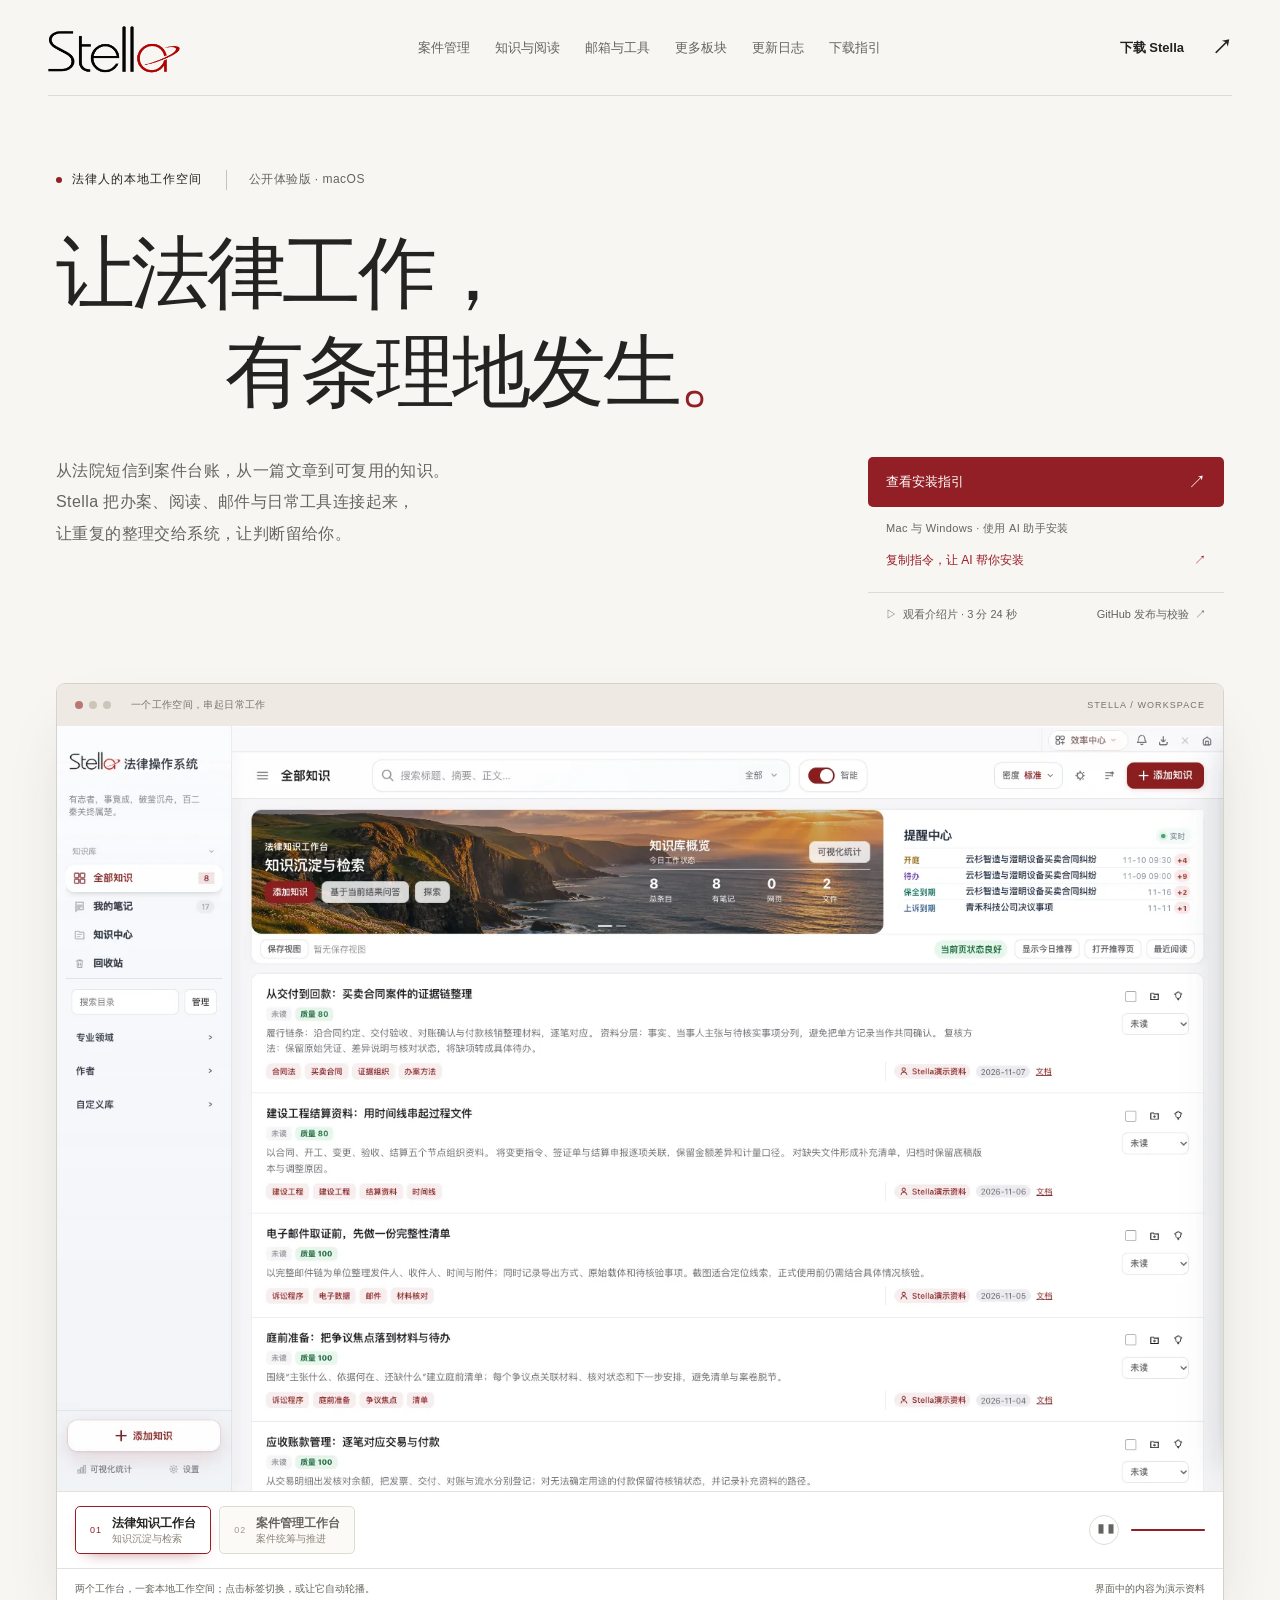
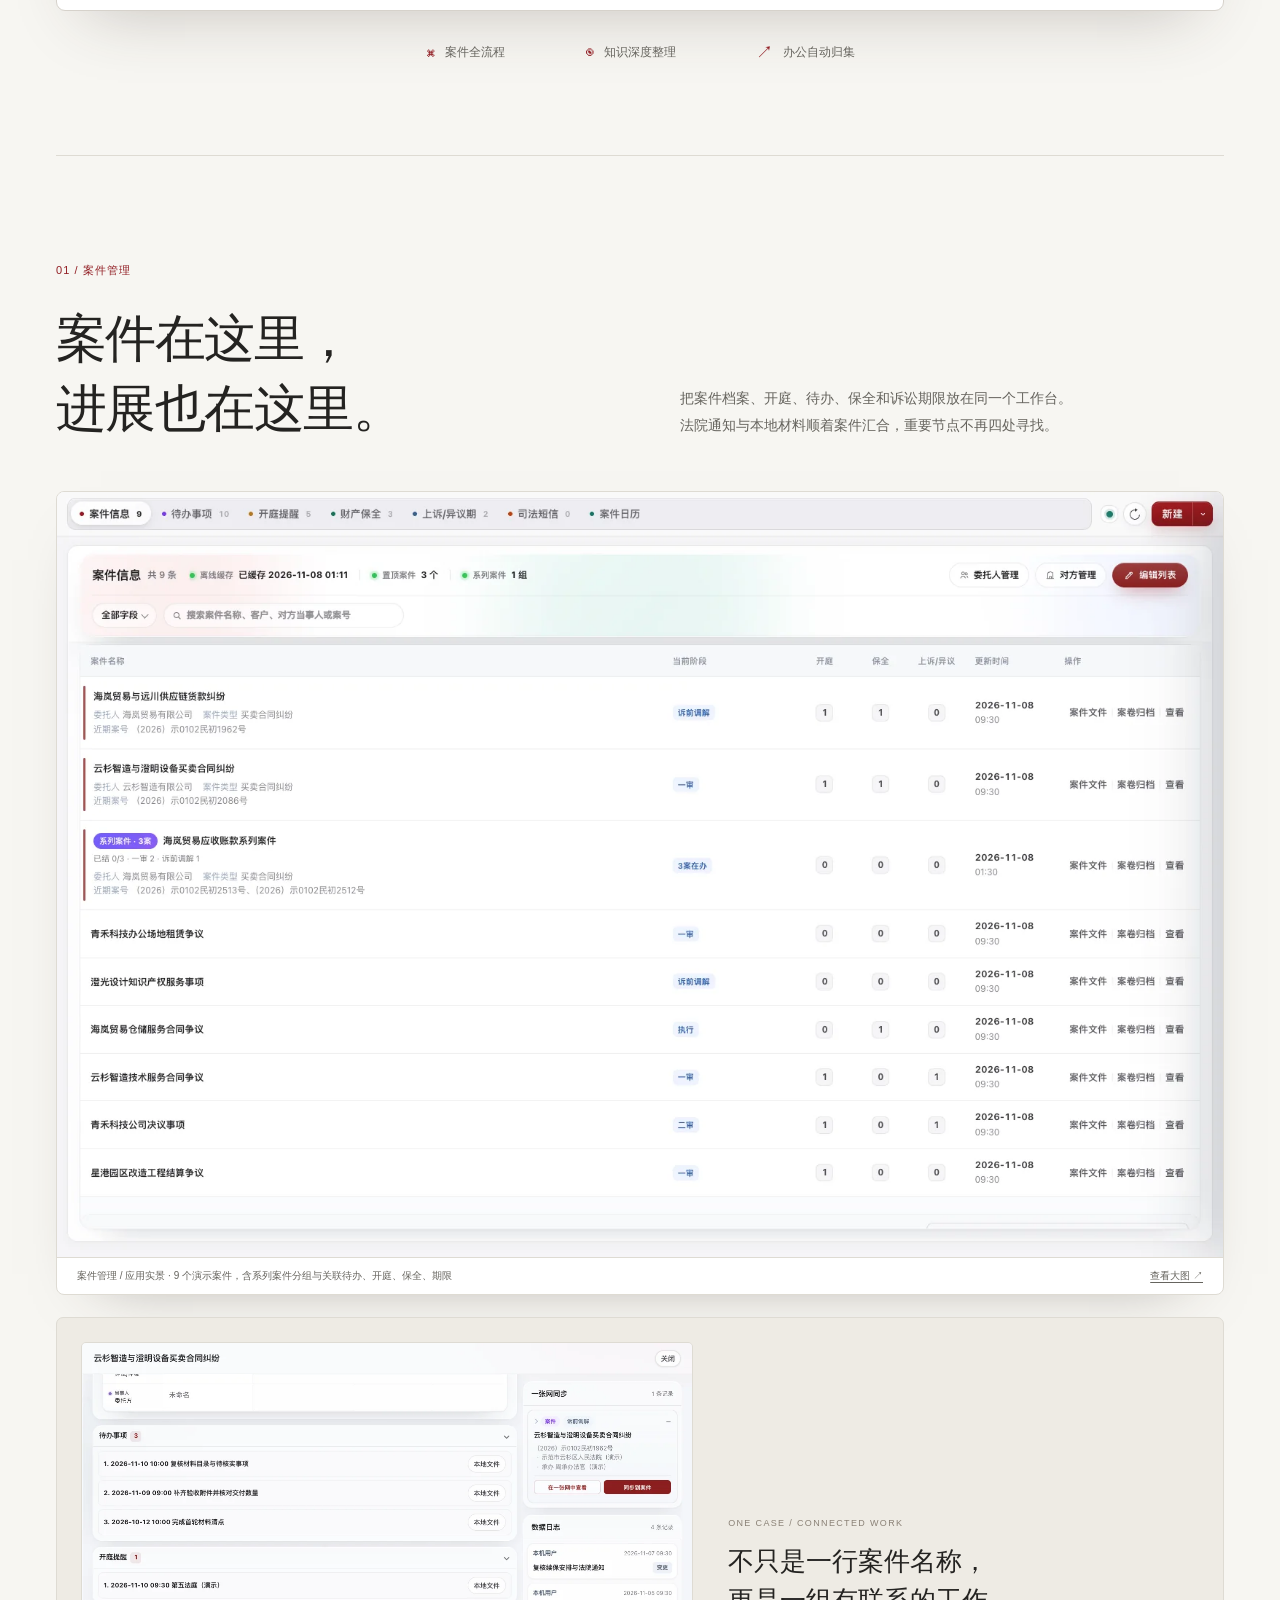
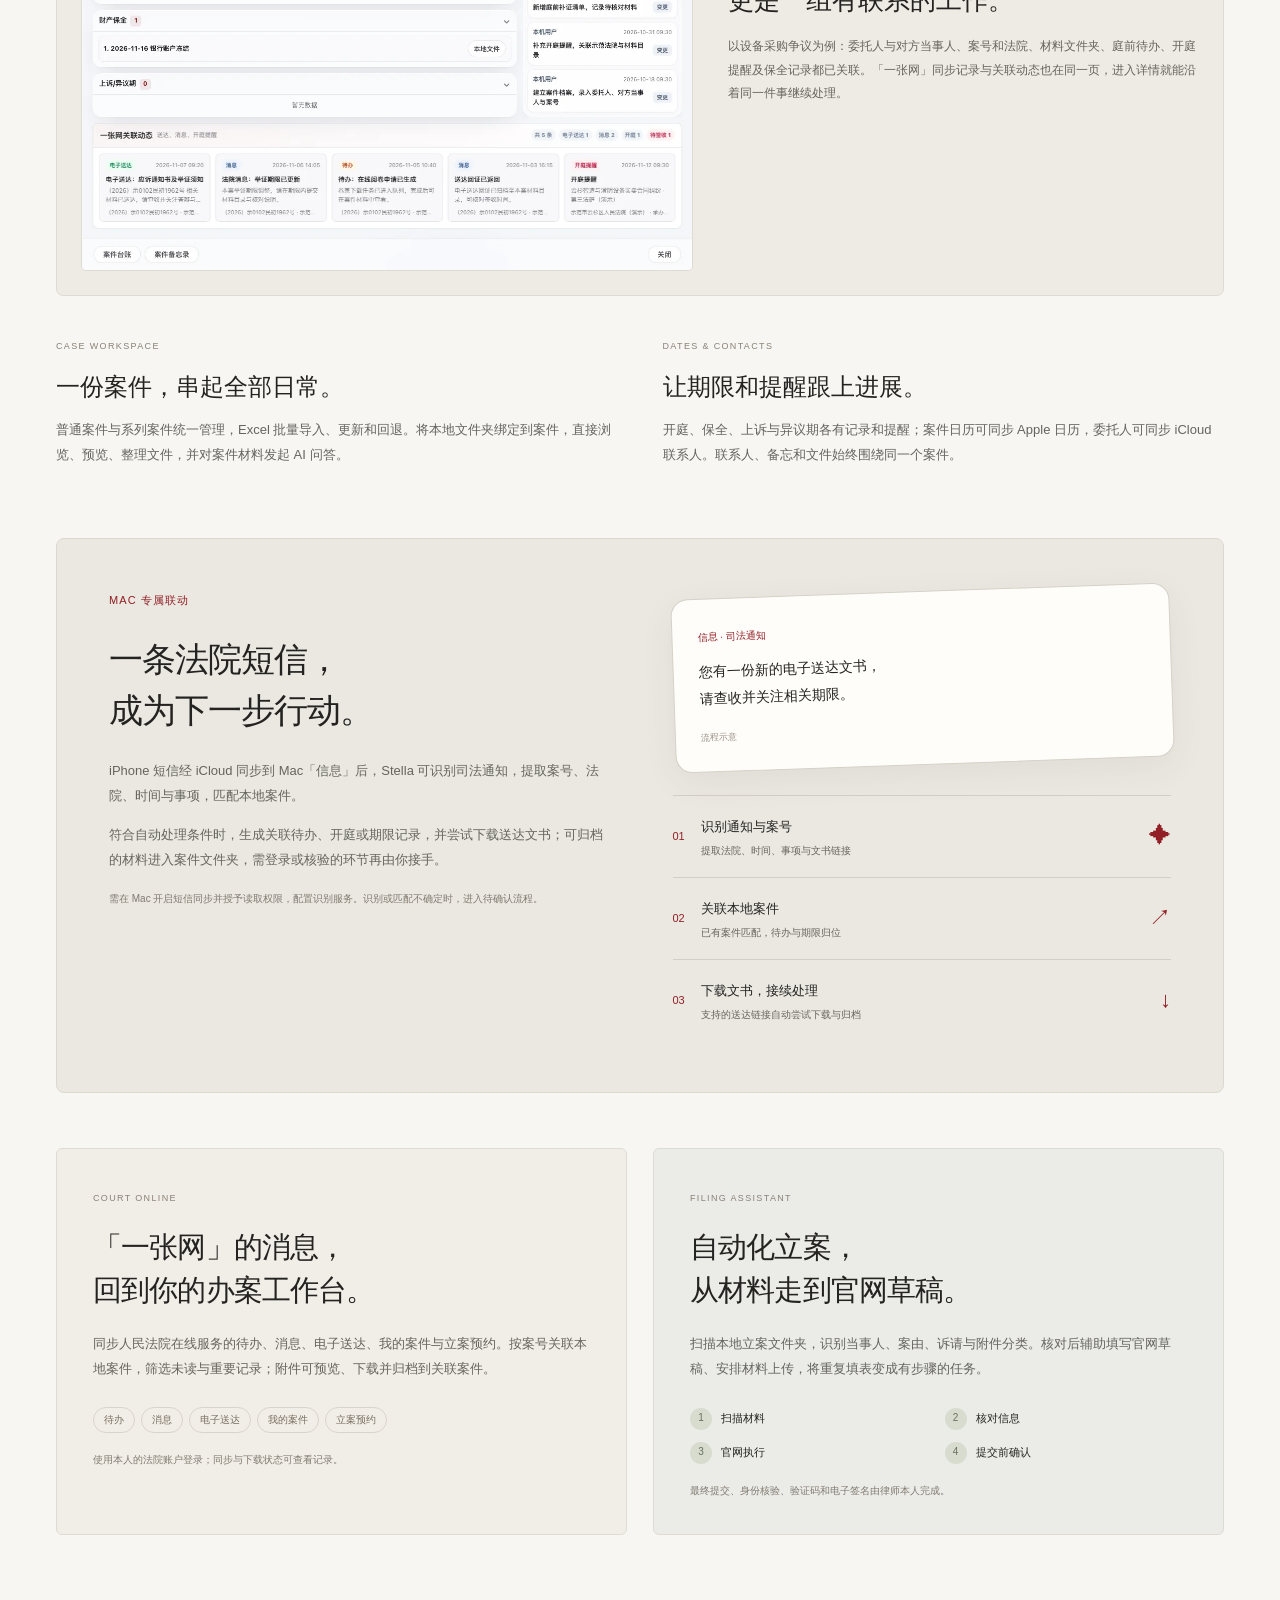
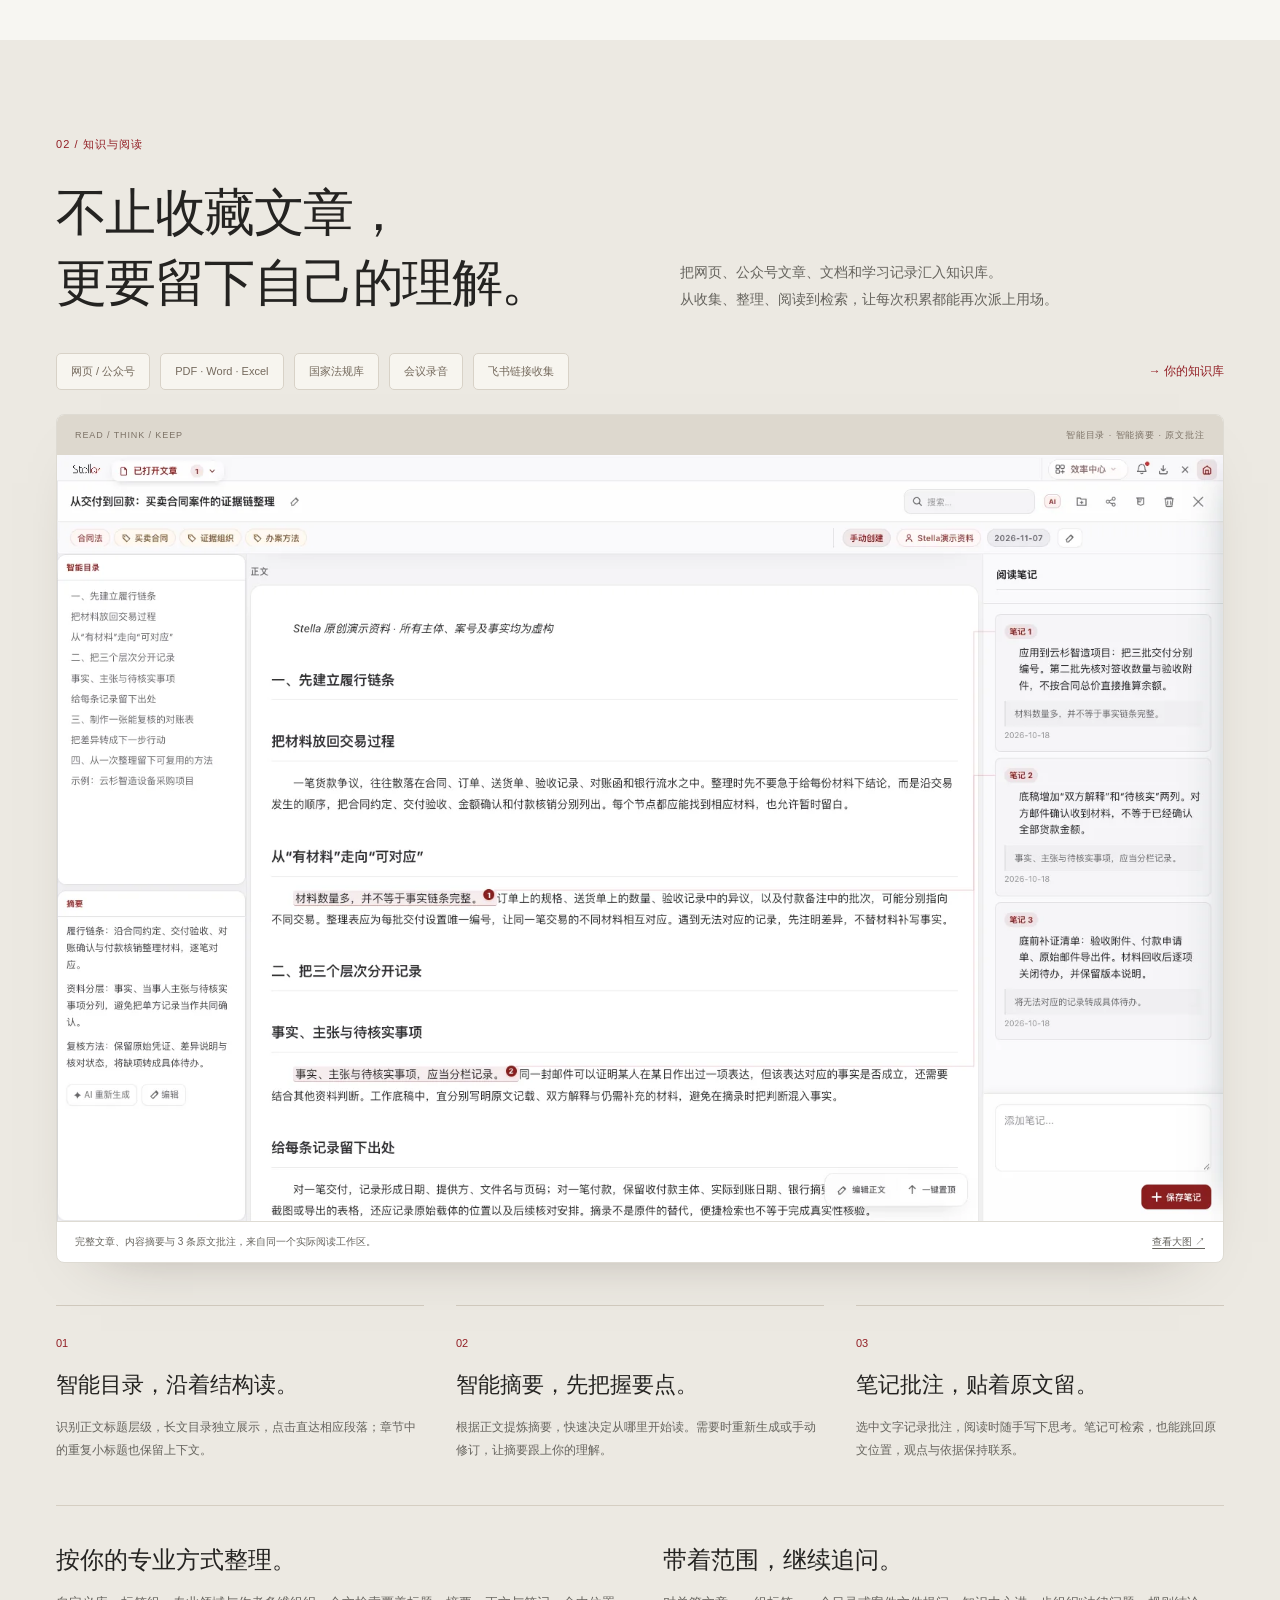
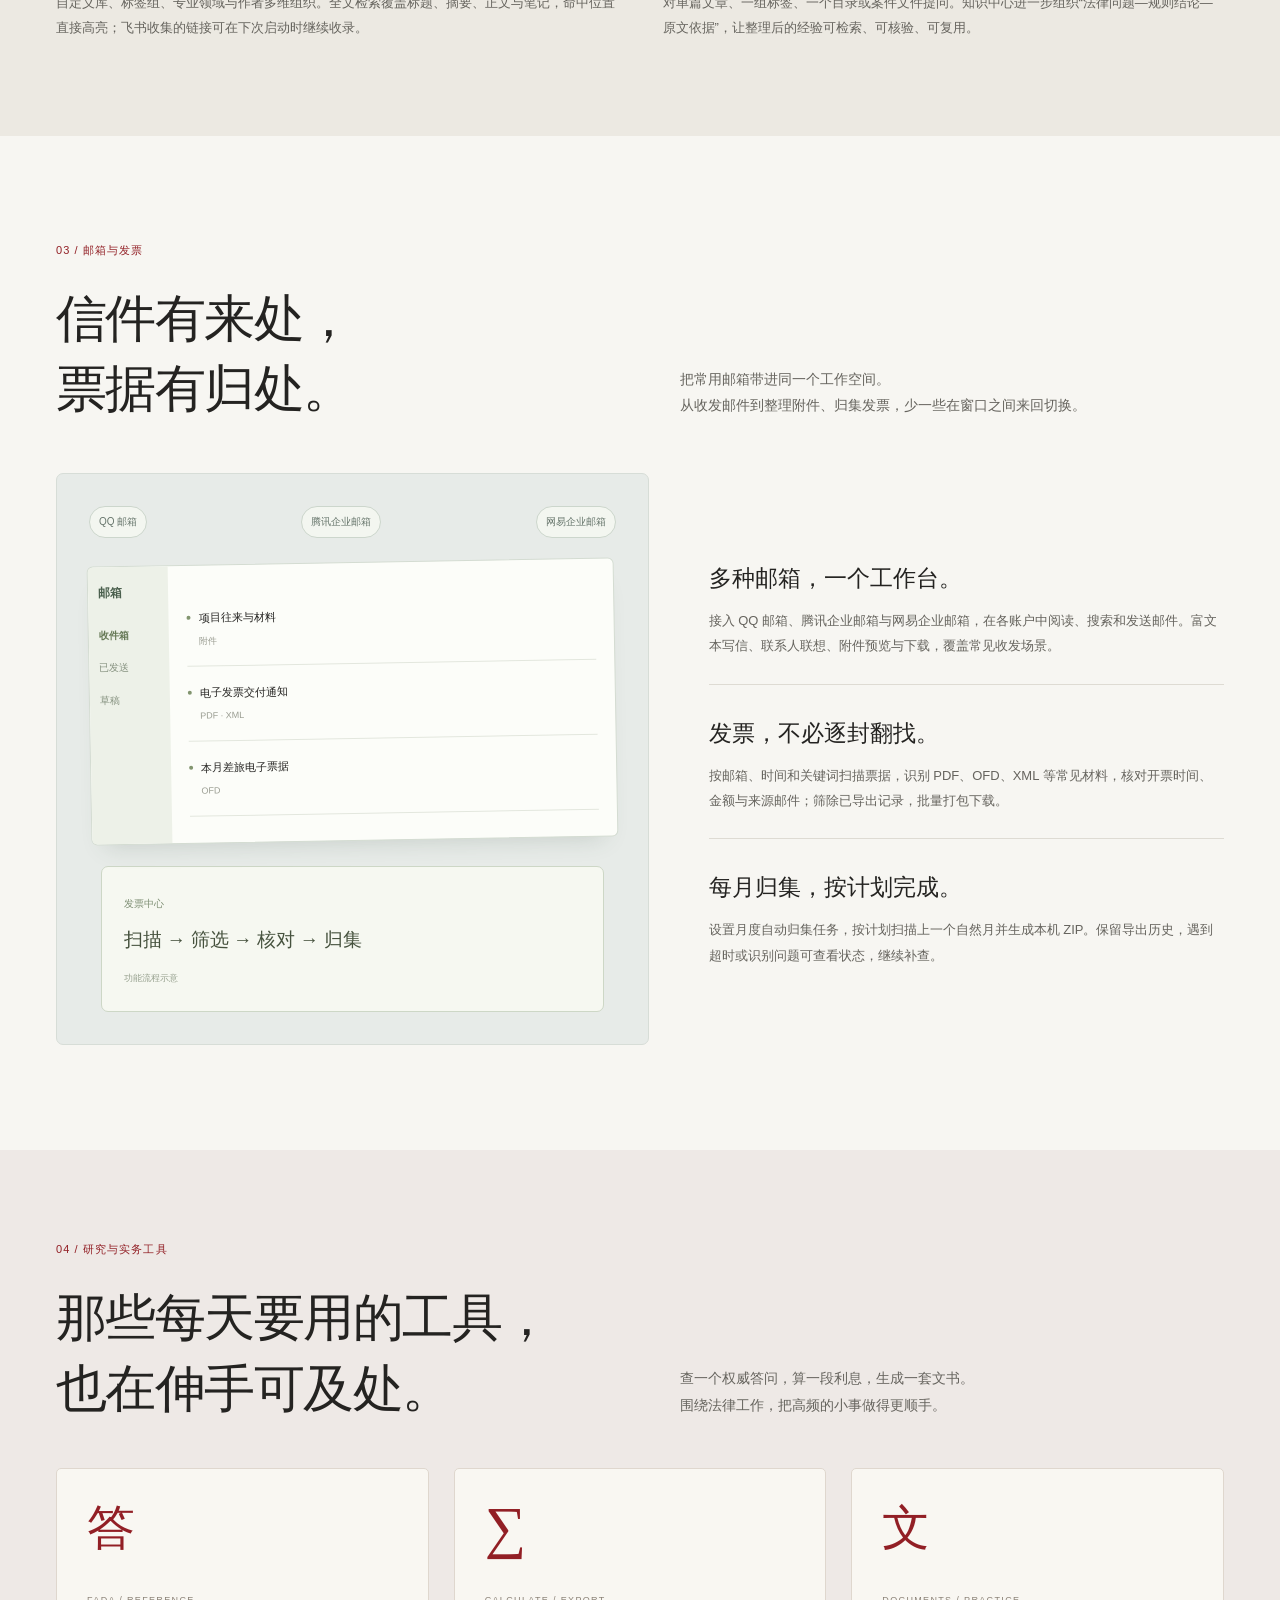
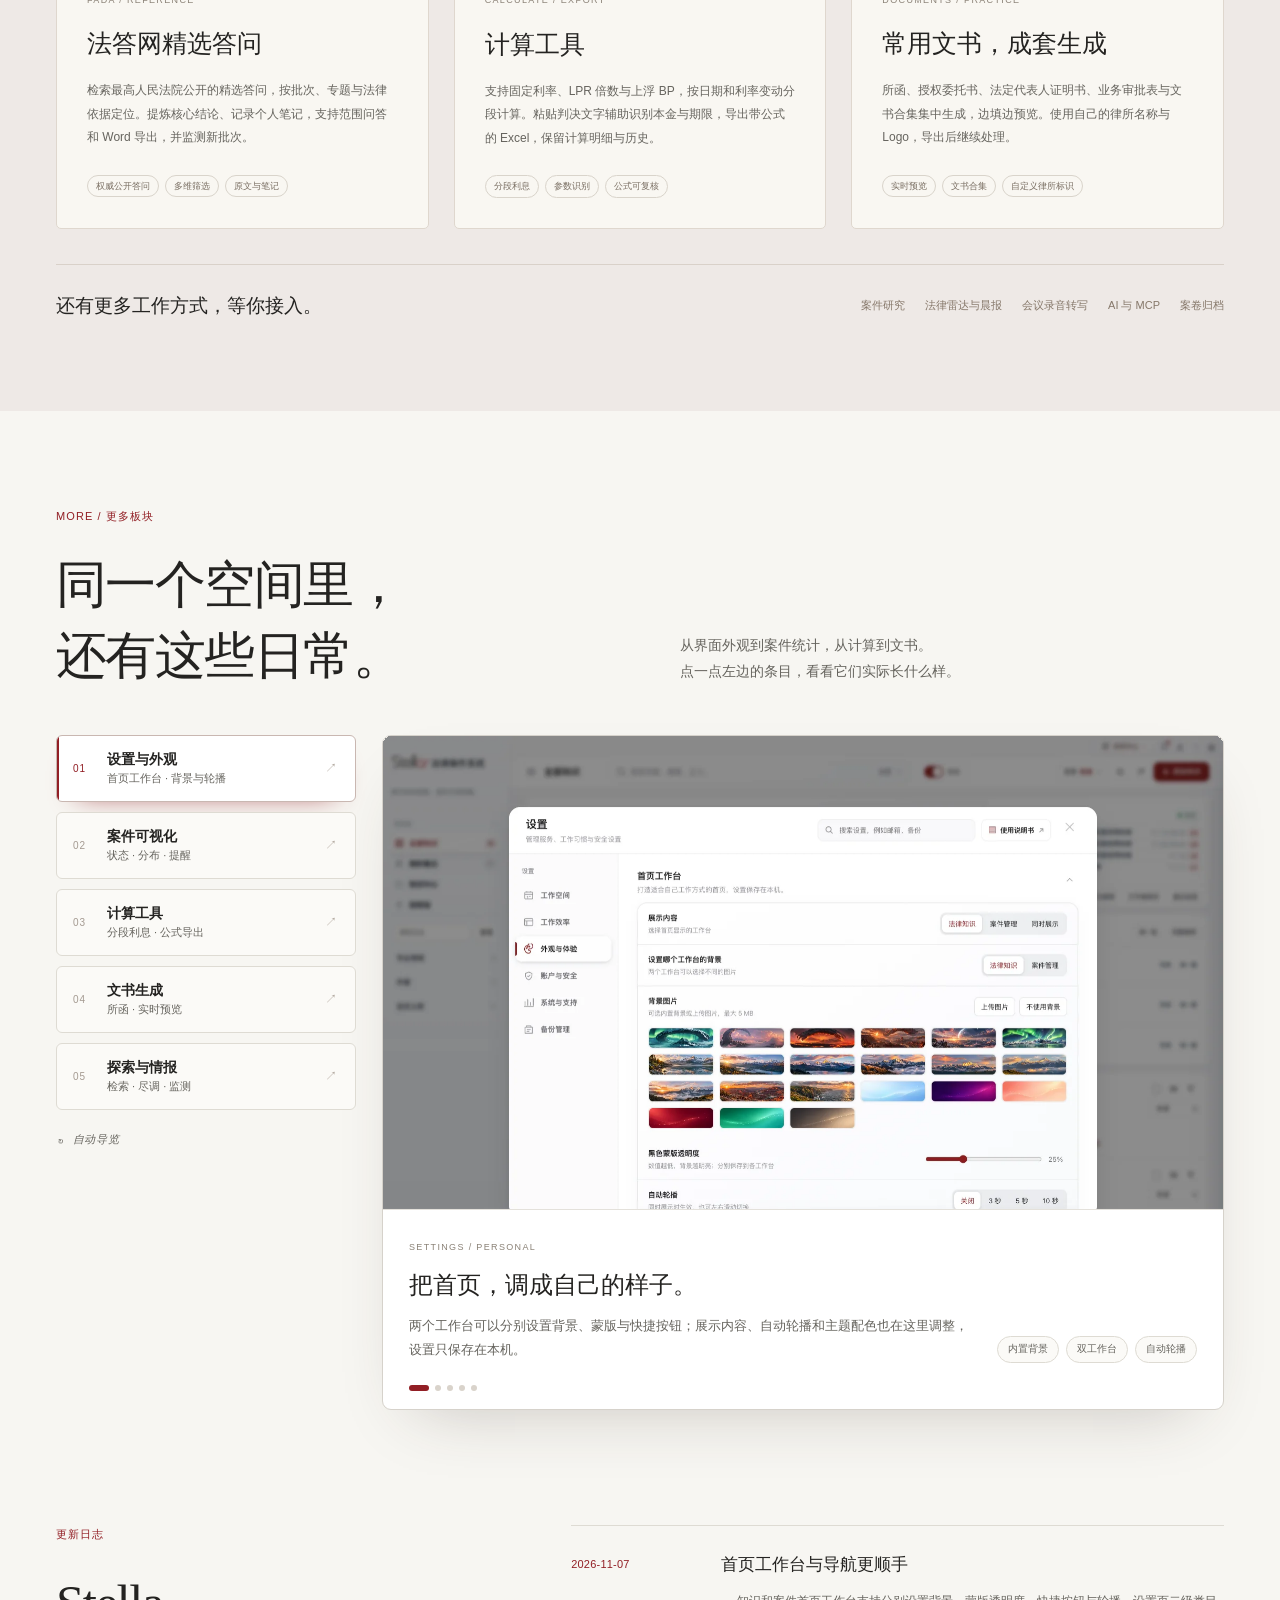
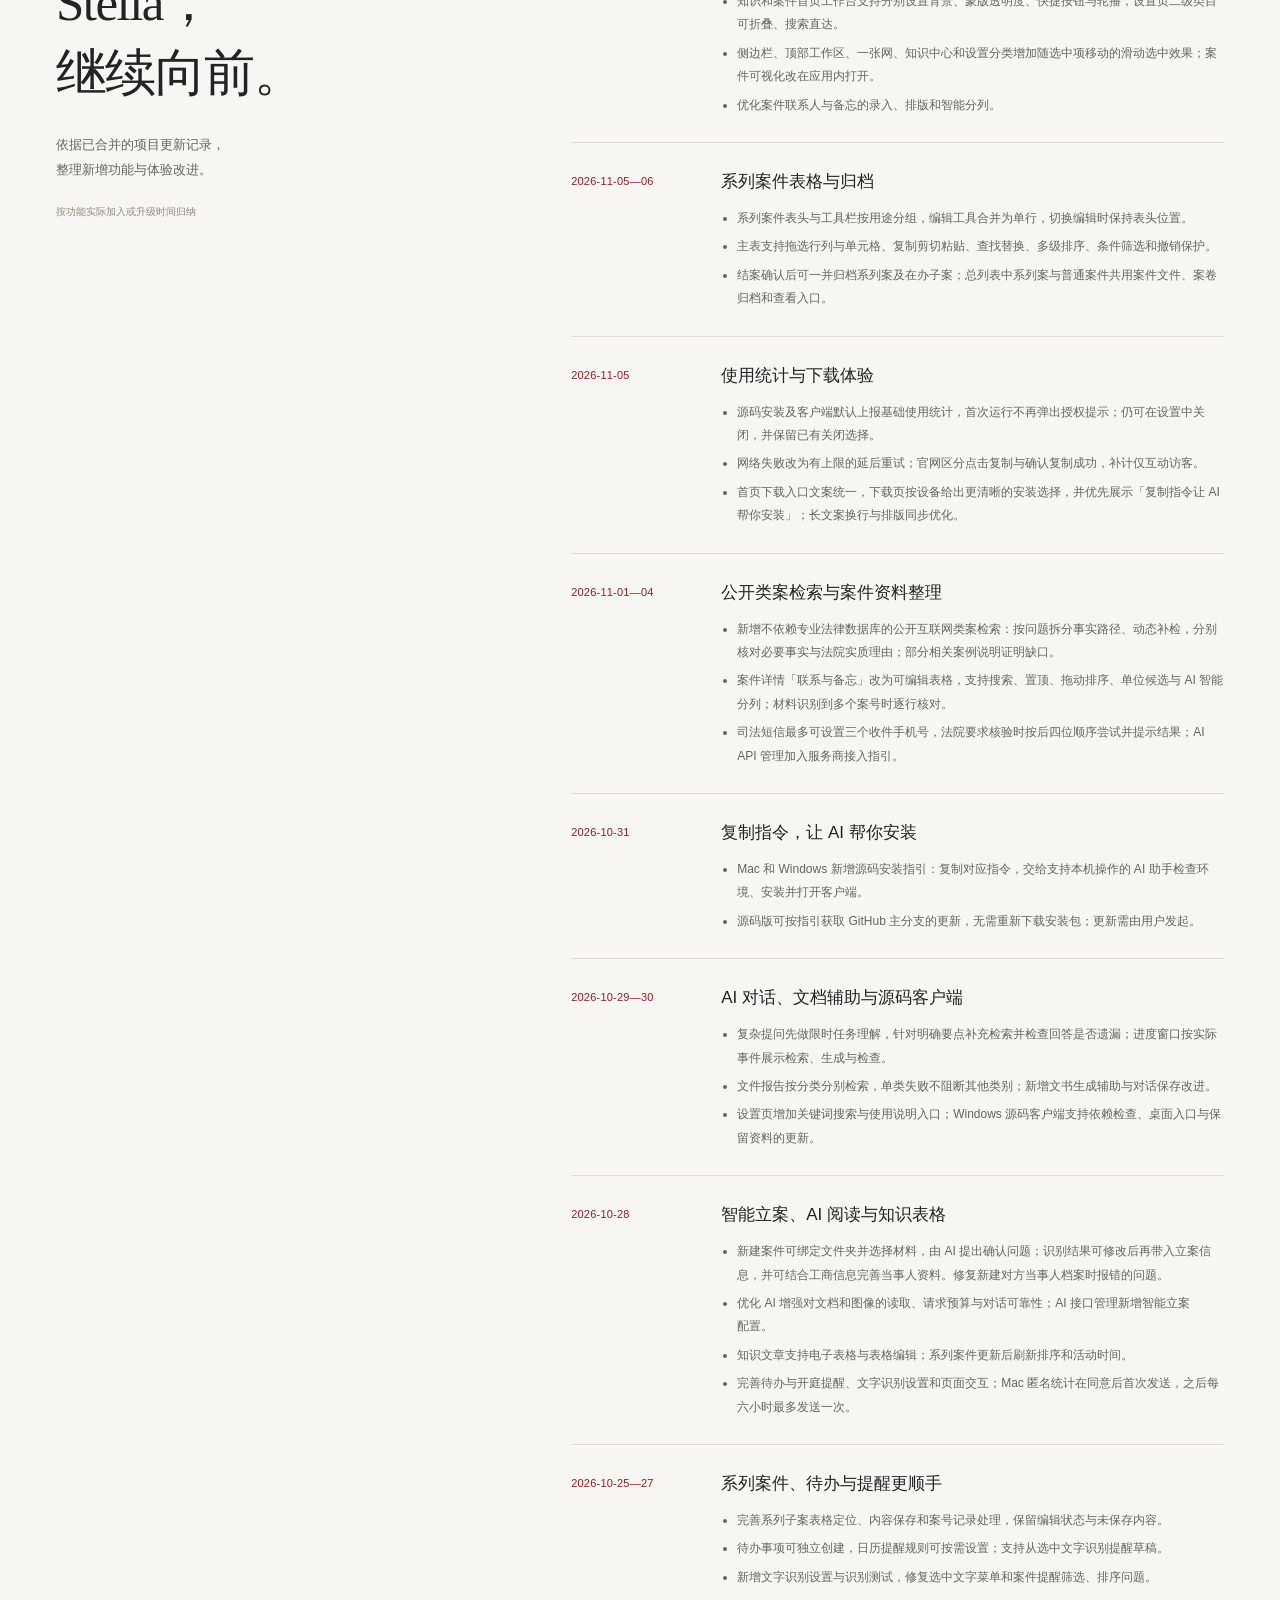
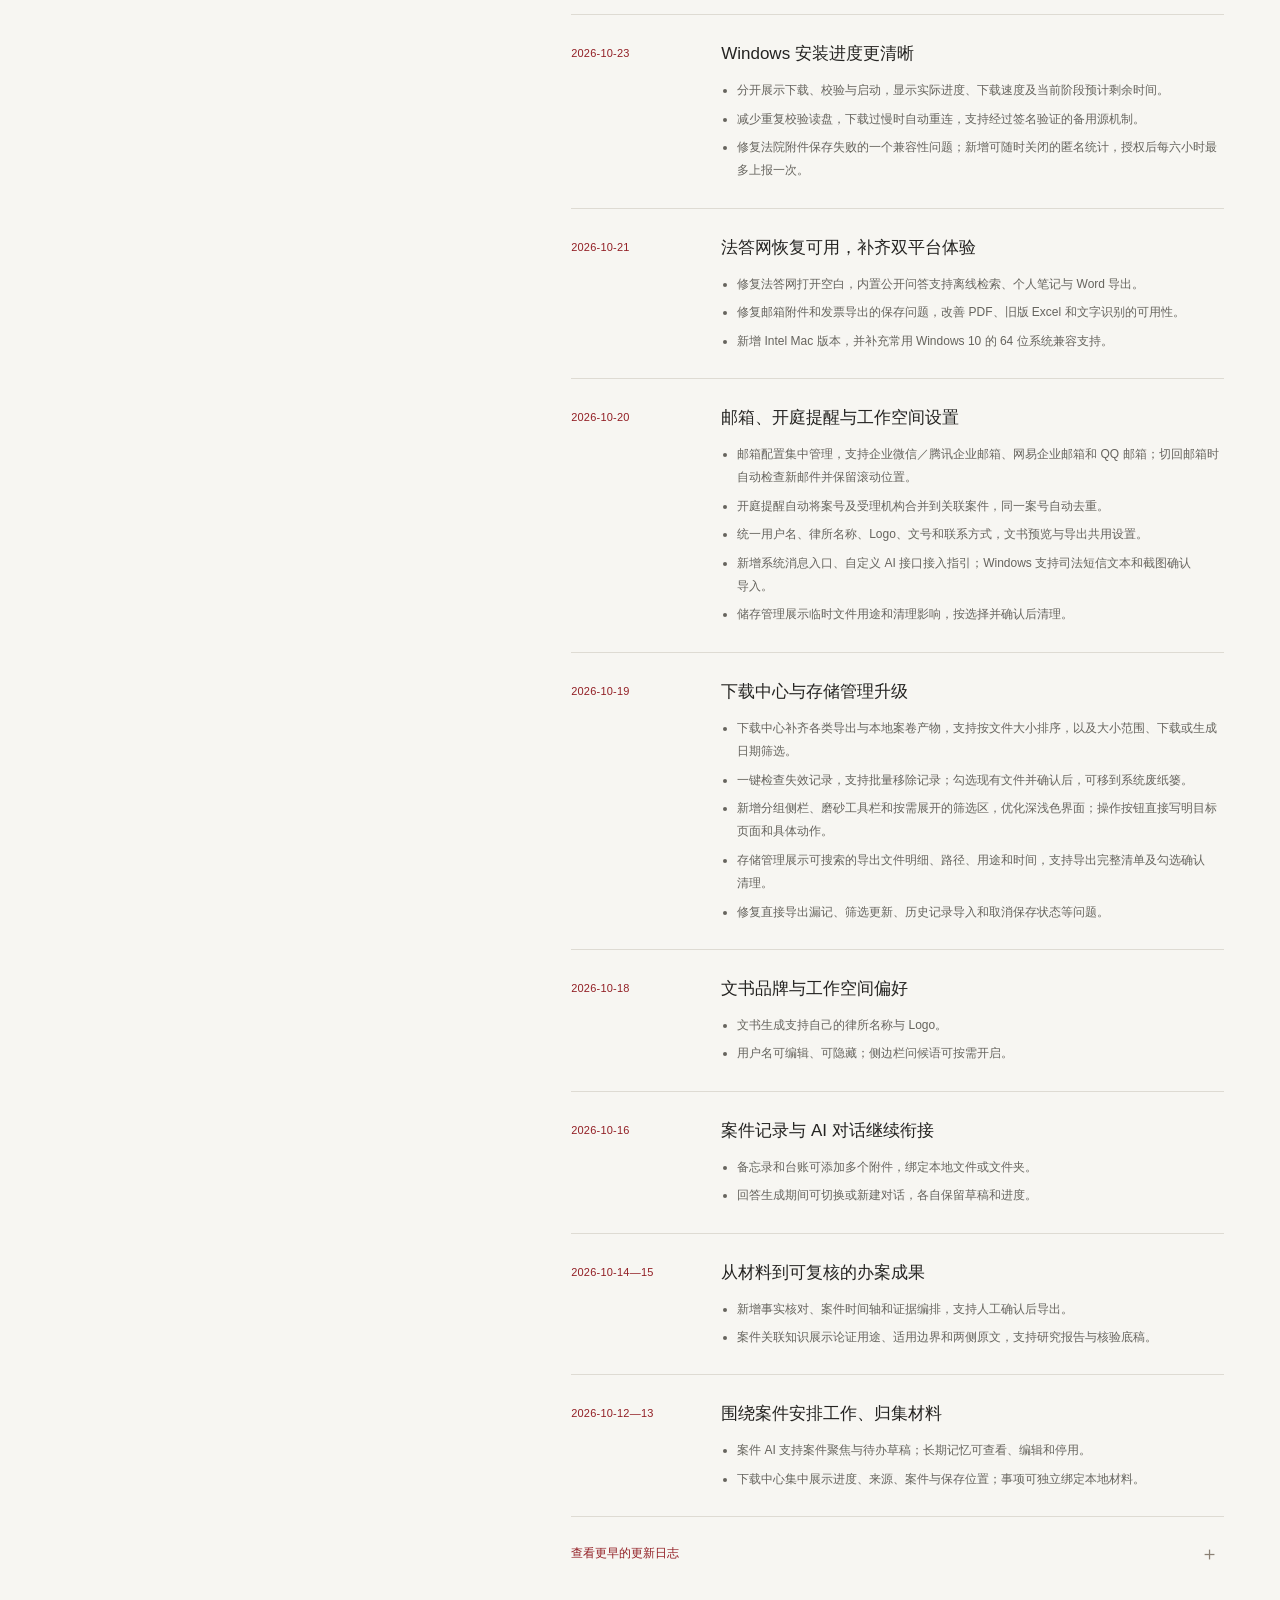
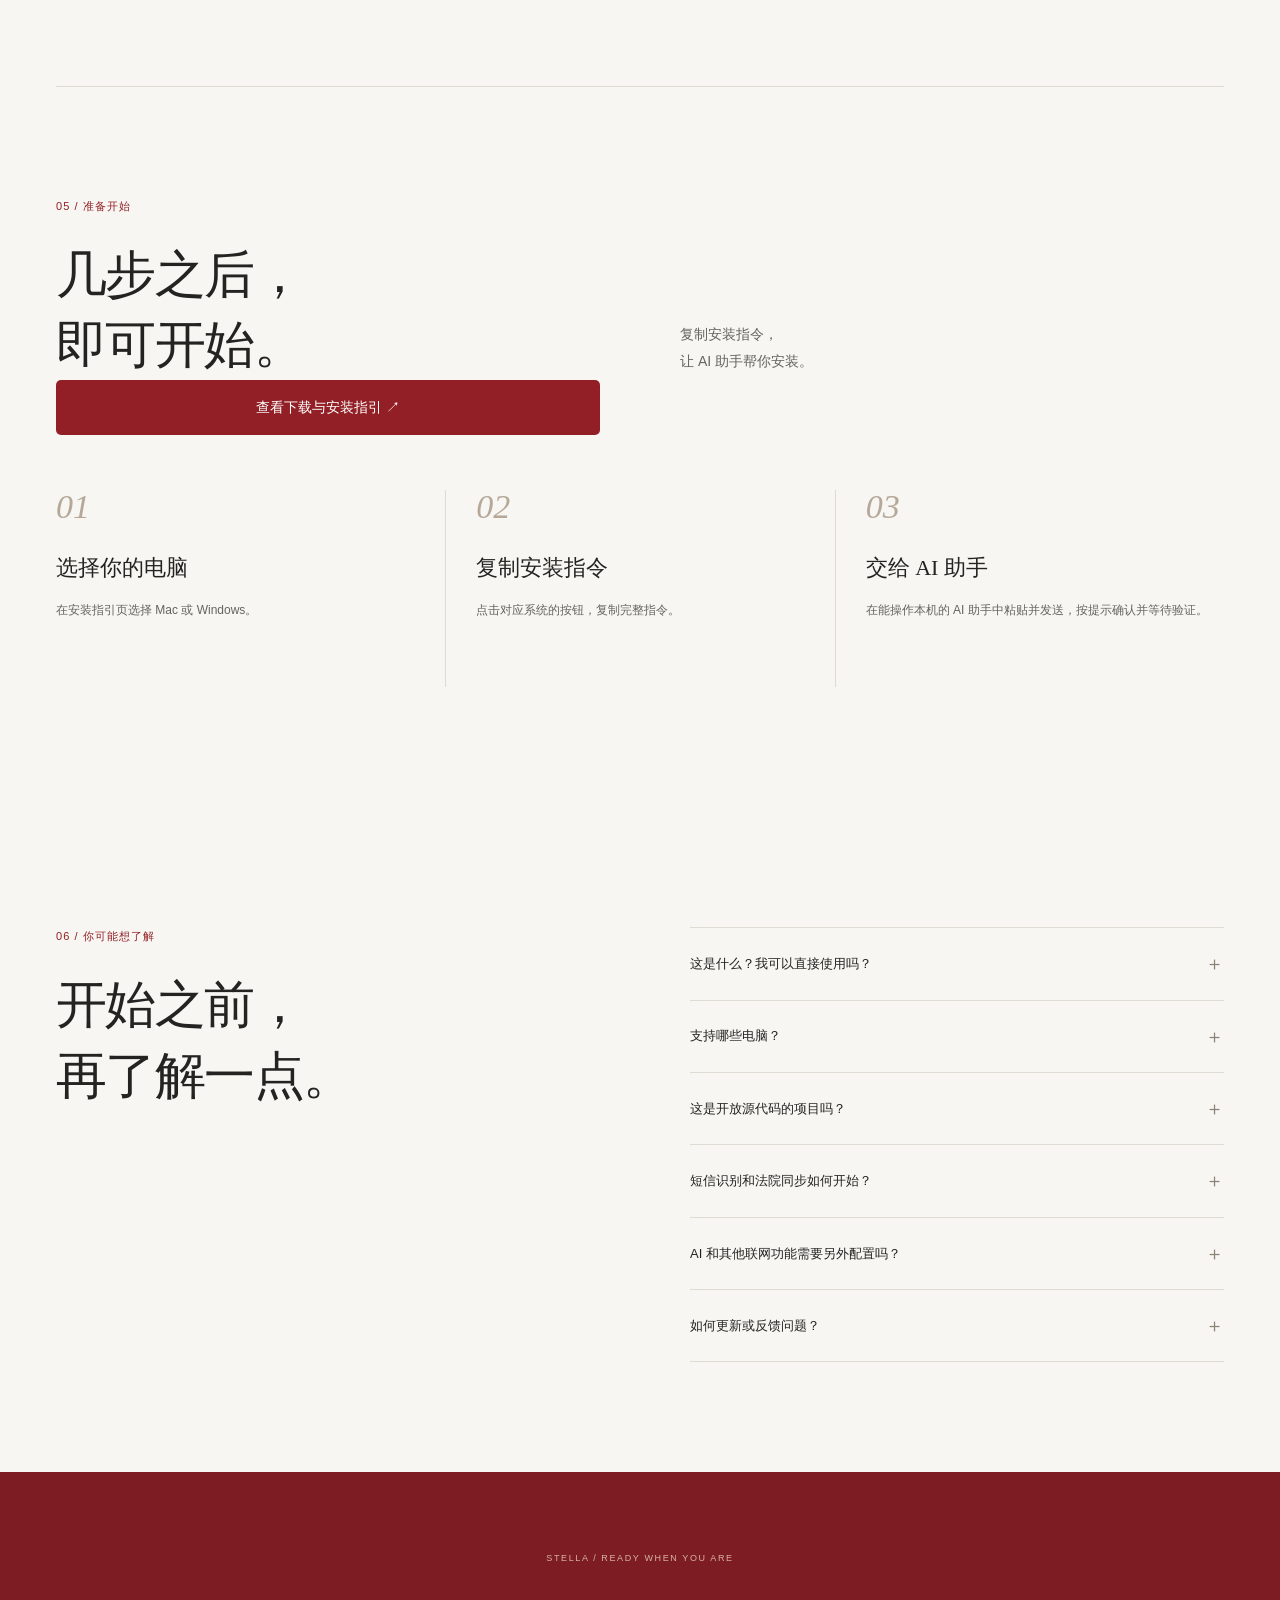
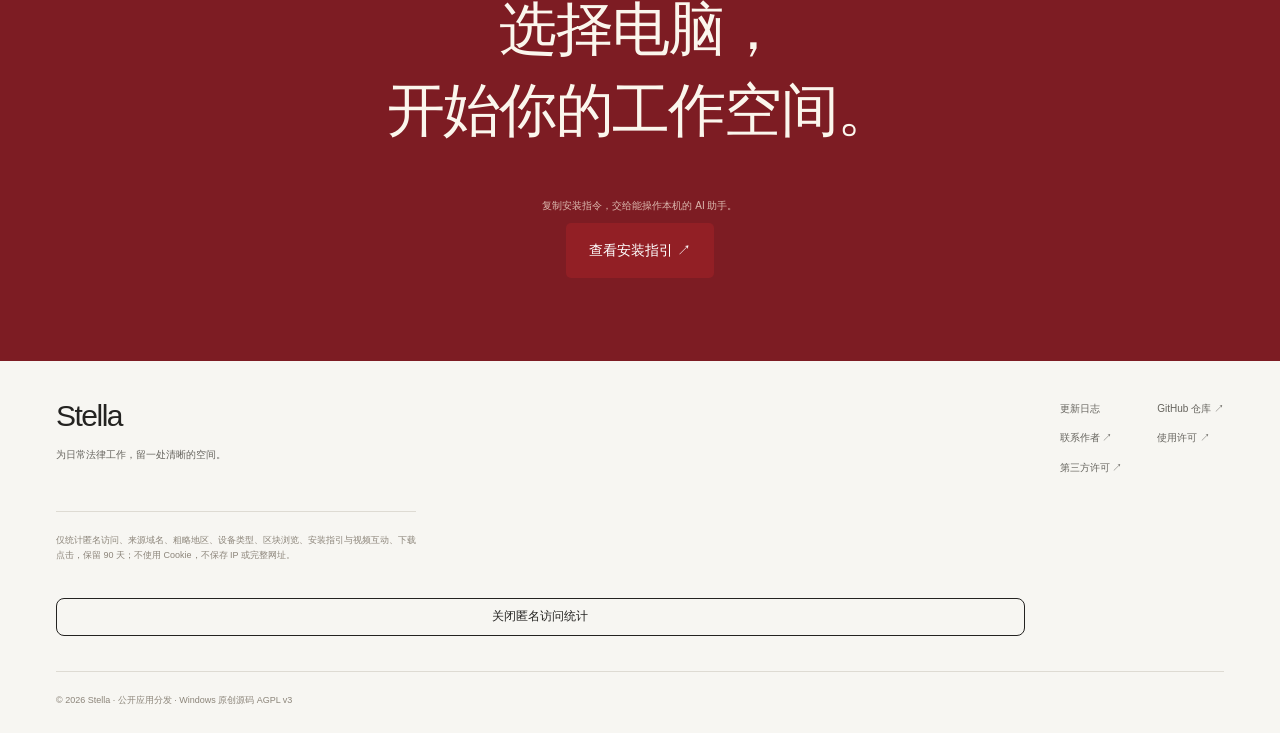
==== docs/index.html @ e69f9ab4 "Simplify installation guidance and add demonstration" ====
<!doctype html>
<html lang="zh-CN">
<head>
  <meta charset="utf-8">
  <meta name="viewport" content="width=device-width, initial-scale=1">
  <meta name="theme-color" content="#f7f6f2">
  <meta name="description" content="Stella 法律操作系统。将知识、案件、文书与 AI 工具放进一个本地工作空间。了解并安装 Stella。">
  <title>Stella · 让案件与知识，连成工作流</title>
  <link rel="icon" href="assets/favicon.svg" type="image/svg+xml">
  <link rel="stylesheet" href="styles-20261019-2.css">
  <link rel="stylesheet" href="navigation-20261019.css?v=2">
  <script src="analytics-20261031.js?v=20261105" defer></script>
  <script src="site.js?v=20261019-motion2" defer></script>

  <link rel="stylesheet" href="downloads-20261021.css?v=offline1">
<link rel="stylesheet" href="analytics-20261021.css">
<style>
.hero-actions{width:min(356px,100%);min-width:0;display:flex;flex-direction:column;align-items:stretch;gap:0;padding:2px 0 0}.hero-actions .button{width:100%;justify-content:space-between;padding:15px 18px;font-size:13px}.hero-actions .button>span{margin-left:0;font-size:18px}.hero-ai-link{display:flex;width:100%;align-items:center;justify-content:space-between;gap:12px;margin-top:8px;padding:6px 18px;color:#9b1d27;font-size:12px;font-weight:500;text-decoration:none}.hero-ai-link:hover{color:#781920;text-decoration:underline;text-underline-offset:3px}.hero-ai-link:focus-visible{outline:2px solid #9b1d27;outline-offset:3px}.hero-actions .download-meta{margin:12px 18px 0;font-size:11px;line-height:1.7;color:var(--muted)}.hero-quiet-links{display:flex;justify-content:space-between;gap:14px;border-top:1px solid var(--line);padding:12px 18px 0;margin-top:15px}.hero-quiet-links .quiet-link{display:inline-flex;align-items:center;gap:6px;margin:0;font-size:11px}.hero-quiet-links .quiet-link span{margin-left:0}@media(max-width:900px){.hero-bottom{display:block}.hero-actions{width:100%;max-width:420px;margin-top:26px;padding:0}.desktop-break{display:none}}@media(max-width:720px){.hero-actions{margin-top:23px}.hero-quiet-links{flex-wrap:wrap;gap:8px 16px}}
</style>
<link rel="stylesheet" href="typography-20261104.css">
<link rel="stylesheet" href="tour-20261108.css?v=20261108">
<script src="tour-20261108.js?v=20261108" defer></script>
</head>
<body>
<a class="skip-link" href="#main">跳至主要内容</a>
<header class="site-header">
<div class="header-inner">
  <a class="wordmark" href="#" aria-label="Stella 首页"><img src="assets/stella-brand.svg" alt="Stella 法律操作系统" width="990" height="378" style="height:auto;object-fit:contain"></a>
  <nav aria-label="主导航"><a href="#cases">案件管理</a><a href="#knowledge">知识与阅读</a><a href="#office">邮箱与工具</a><a href="#tour">更多板块</a><a href="#updates">更新日志</a><a href="download.html">下载指引</a></nav>
  <a class="header-download" href="download.html">下载 Stella <span aria-hidden="true">↗</span></a>
</div>
</header>
<main id="main">
<section class="hero wrap">
  <div class="eyebrow"><span class="status-dot" aria-hidden="true"></span> 法律人的本地工作空间 <span class="edition">公开体验版 · macOS</span></div>
  <h1>让法律工作，<br><span class="hero-second">有条理地发生<span class="period">。</span></span></h1>
  <div class="hero-bottom"><p class="hero-description">从法院短信到案件台账，从一篇文章到可复用的知识。<br>Stella 把办案、阅读、邮件与日常工具连接起来，<br class="desktop-break">让重复的整理交给系统，让判断留给你。</p>
  <div class="hero-actions"><a class="button primary" data-download href="download.html">查看安装指引 <span aria-hidden="true">↗</span></a><p class="download-meta" data-device-note>Mac 与 Windows · 使用 AI 助手安装</p><a class="hero-ai-link" href="download.html#agent-install"><span>复制指令，让 AI 帮你安装</span><span aria-hidden="true">↗</span></a><div class="hero-quiet-links"><a class="quiet-link" href="watch.html"><span aria-hidden="true">▷</span>观看介绍片 · 3 分 24 秒</a><a class="quiet-link" href="https://github.com/liu-zongjin/stella-downloads/releases">GitHub 发布与校验 <span aria-hidden="true">↗</span></a></div></div></div>
  <div class="workspace-frame" id="workspace"><div class="frame-bar"><div class="window-controls" aria-hidden="true"><i></i><i></i><i></i></div><span>一个工作空间，串起日常工作</span><span class="frame-label">STELLA / WORKSPACE</span></div><div class="wb-carousel" data-wb-carousel aria-roledescription="轮播" aria-label="首页工作台实机演示"><div class="wb-stage"><figure class="wb-slide is-active" data-wb-slide="knowledge" aria-hidden="false"><a class="showcase-image-link" href="assets/stella-workspace-showcase.webp" target="_blank" rel="noopener"><img class="workspace-image" src="assets/stella-workspace-showcase.webp" width="1600" height="1050" alt="法律知识工作台实机界面：金色夕照与海岸悬崖背景，知识沉淀与检索、今日工作快报与提醒中心" fetchpriority="high"></a></figure><figure class="wb-slide" data-wb-slide="case" aria-hidden="true"><a class="showcase-image-link" href="assets/stella-workspace-case.webp" target="_blank" rel="noopener"><img class="workspace-image" src="assets/stella-workspace-case.webp" width="1600" height="1050" loading="lazy" alt="案件管理工作台实机界面：日出星芒与云海雪峰背景，案件统筹与推进、案件概览与提醒中心"></a></figure></div><div class="wb-controls"><div class="wb-tabs" role="tablist" aria-label="切换首页工作台"><button class="wb-tab is-active" type="button" role="tab" aria-selected="true" data-wb-target="knowledge"><span class="wb-tab-index">01</span><span class="wb-tab-copy"><strong>法律知识工作台</strong><small>知识沉淀与检索</small></span></button><button class="wb-tab" type="button" role="tab" aria-selected="false" tabindex="-1" data-wb-target="case"><span class="wb-tab-index">02</span><span class="wb-tab-copy"><strong>案件管理工作台</strong><small>案件统筹与推进</small></span></button></div><div class="wb-auto"><button class="wb-play" type="button" data-wb-toggle aria-label="暂停自动切换" aria-pressed="true">❚❚</button><span class="wb-progress" aria-hidden="true"><i></i></span></div></div></div><div class="image-footnote"><span>两个工作台，一套本地工作空间；点击标签切换，或让它自动轮播。</span><span>界面中的内容为演示资料</span></div></div>
  <div class="principles"><p><span class="tiny-icon" aria-hidden="true">⌘</span> 案件全流程</p><p><span class="tiny-icon" aria-hidden="true">◉</span> 知识深度整理</p><p><span class="tiny-icon" aria-hidden="true">↗</span> 办公自动归集</p></div>
</section>
<section class="work-section wrap" id="cases" aria-labelledby="cases-title">
<div class="section-heading"><p class="eyebrow section-number">01 / 案件管理</p><h2 id="cases-title">案件在这里，<br>进展也在这里。</h2><p class="section-description">把案件档案、开庭、待办、保全和诉讼期限放在同一个工作台。<br>法院通知与本地材料顺着案件汇合，重要节点不再四处寻找。</p></div>
<div class="product-shot"><a class="showcase-image-link" href="assets/stella-cases-showcase.webp" target="_blank" rel="noopener"><img src="assets/stella-cases-showcase.webp" alt="Stella 案件管理台账：案件列表、系列案件分组、开庭、待办、保全与期限一览" loading="lazy" width="1600" height="1050" style="height:auto;object-fit:contain"></a><span class="shot-label">案件管理 / 应用实景 · 9 个演示案件，含系列案件分组与关联待办、开庭、保全、期限<a href="assets/stella-cases-showcase.webp" target="_blank" rel="noopener">查看大图 ↗</a></span></div>
<div class="case-showcase-detail"><a class="showcase-image-link" href="assets/stella-case-detail-showcase.webp" target="_blank" rel="noopener"><img src="assets/stella-case-detail-showcase.webp" loading="lazy" alt="案件详情：待办事项、开庭提醒、财产保全、数据日志，以及一张网同步与关联动态" width="1216" height="1050" style="height:auto;object-fit:contain"></a><div><span class="feature-index">ONE CASE / CONNECTED WORK</span><h3>不只是一行案件名称，<br>更是一组有联系的工作。</h3><p>以设备采购争议为例：委托人与对方当事人、案号和法院、材料文件夹、庭前待办、开庭提醒及保全记录都已关联。「一张网」同步记录与关联动态也在同一页，进入详情就能沿着同一件事继续处理。</p></div></div>
<div class="detail-grid"><article><span class="feature-index">CASE WORKSPACE</span><h3>一份案件，串起全部日常。</h3><p>普通案件与系列案件统一管理，Excel 批量导入、更新和回退。将本地文件夹绑定到案件，直接浏览、预览、整理文件，并对案件材料发起 AI 问答。</p></article><article><span class="feature-index">DATES & CONTACTS</span><h3>让期限和提醒跟上进展。</h3><p>开庭、保全、上诉与异议期各有记录和提醒；案件日历可同步 Apple 日历，委托人可同步 iCloud 联系人。联系人、备忘和文件始终围绕同一个案件。</p></article></div>
<div class="sms-story"><div class="story-copy"><p class="eyebrow section-number">MAC 专属联动</p><h3>一条法院短信，<br>成为下一步行动。</h3><p>iPhone 短信经 iCloud 同步到 Mac「信息」后，Stella 可识别司法通知，提取案号、法院、时间与事项，匹配本地案件。</p><p>符合自动处理条件时，生成关联待办、开庭或期限记录，并尝试下载送达文书；可归档的材料进入案件文件夹，需登录或核验的环节再由你接手。</p><p class="feature-note">需在 Mac 开启短信同步并授予读取权限，配置识别服务。识别或匹配不确定时，进入待确认流程。</p></div><div class="sms-flow" aria-label="短信到案件的工作流程示意"><div class="message-sample"><span>信息 · 司法通知</span><p>您有一份新的电子送达文书，<br>请查收并关注相关期限。</p><small>流程示意</small></div><i class="flow-connector" aria-hidden="true"></i><div class="flow-node"><b>01</b><div><strong>识别通知与案号</strong><small>提取法院、时间、事项与文书链接</small></div><span>✦</span></div><div class="flow-node"><b>02</b><div><strong>关联本地案件</strong><small>已有案件匹配，待办与期限归位</small></div><span>↗</span></div><div class="flow-node"><b>03</b><div><strong>下载文书，接续处理</strong><small>支持的送达链接自动尝试下载与归档</small></div><span>↓</span></div></div></div>
<div class="court-grid"><article class="court-card"><span class="feature-index">COURT ONLINE</span><h3>「一张网」的消息，<br>回到你的办案工作台。</h3><p>同步人民法院在线服务的待办、消息、电子送达、我的案件与立案预约。按案号关联本地案件，筛选未读与重要记录；附件可预览、下载并归档到关联案件。</p><div class="court-chips"><span>待办</span><span>消息</span><span>电子送达</span><span>我的案件</span><span>立案预约</span></div><p class="feature-note">使用本人的法院账户登录；同步与下载状态可查看记录。</p></article><article class="court-card filing-card"><span class="feature-index">FILING ASSISTANT</span><h3>自动化立案，<br>从材料走到官网草稿。</h3><p>扫描本地立案文件夹，识别当事人、案由、诉请与附件分类。核对后辅助填写官网草稿、安排材料上传，将重复填表变成有步骤的任务。</p><ol class="filing-steps"><li><b>1</b>扫描材料</li><li><b>2</b>核对信息</li><li><b>3</b>官网执行</li><li><b>4</b>提交前确认</li></ol><p class="feature-note">最终提交、身份核验、验证码和电子签名由律师本人完成。</p></article></div>
</section>
<section class="knowledge-section" id="knowledge"><div class="wrap"><div class="section-heading"><p class="eyebrow section-number">02 / 知识与阅读</p><h2>不止收藏文章，<br>更要留下自己的理解。</h2><p class="section-description">把网页、公众号文章、文档和学习记录汇入知识库。<br>从收集、整理、阅读到检索，让每次积累都能再次派上用场。</p></div>
<div class="collect-strip" aria-label="知识收录来源"><span>网页 / 公众号</span><span>PDF · Word · Excel</span><span>国家法规库</span><span>会议录音</span><span>飞书链接收集</span><strong>→ 你的知识库</strong></div>
<div class="reading-stage"><div class="reading-top"><span>READ / THINK / KEEP</span><span>智能目录 · 智能摘要 · 原文批注</span></div><a class="showcase-image-link" href="assets/stella-reading-showcase.webp" target="_blank" rel="noopener"><img src="assets/stella-reading-showcase.webp" alt="Stella 文章阅读工作台，包含目录、摘要、正文和笔记区域" loading="lazy" width="1600" height="1050" style="height:auto;object-fit:contain"></a><div class="reading-caption"><span>完整文章、内容摘要与 3 条原文批注，来自同一个实际阅读工作区。</span><a href="assets/stella-reading-showcase.webp" target="_blank" rel="noopener">查看大图 ↗</a></div></div>
<div class="reading-features"><article><b>01</b><h3>智能目录，沿着结构读。</h3><p>识别正文标题层级，长文目录独立展示，点击直达相应段落；章节中的重复小标题也保留上下文。</p></article><article><b>02</b><h3>智能摘要，先把握要点。</h3><p>根据正文提炼摘要，快速决定从哪里开始读。需要时重新生成或手动修订，让摘要跟上你的理解。</p></article><article><b>03</b><h3>笔记批注，贴着原文留。</h3><p>选中文字记录批注，阅读时随手写下思考。笔记可检索，也能跳回原文位置，观点与依据保持联系。</p></article></div>
<div class="knowledge-bottom"><article><h3>按你的专业方式整理。</h3><p>自定义库、标签组、专业领域与作者多维组织。全文检索覆盖标题、摘要、正文与笔记，命中位置直接高亮；飞书收集的链接可在下次启动时继续收录。</p></article><article><h3>带着范围，继续追问。</h3><p>对单篇文章、一组标签、一个目录或案件文件提问。知识中心进一步组织“法律问题—规则结论—原文依据”，让整理后的经验可检索、可核验、可复用。</p></article></div></div></section>
<section class="work-section wrap" id="office"><div class="section-heading"><p class="eyebrow section-number">03 / 邮箱与发票</p><h2>信件有来处，<br>票据有归处。</h2><p class="section-description">把常用邮箱带进同一个工作空间。<br>从收发邮件到整理附件、归集发票，少一些在窗口之间来回切换。</p></div>
<div class="mail-layout"><div class="mail-visual" aria-label="邮箱与发票归集流程示意"><div class="provider-row"><span>QQ 邮箱</span><span>腾讯企业邮箱</span><span>网易企业邮箱</span></div><div class="mail-window"><div class="mail-sidebar"><b>邮箱</b><span class="active">收件箱</span><span>已发送</span><span>草稿</span></div><div class="mail-list"><div><i></i><strong>项目往来与材料</strong><span>附件</span></div><div><i></i><strong>电子发票交付通知</strong><span>PDF · XML</span></div><div><i></i><strong>本月差旅电子票据</strong><span>OFD</span></div></div></div><div class="invoice-summary"><span>发票中心</span><strong>扫描 → 筛选 → 核对 → 归集</strong><small>功能流程示意</small></div></div><div class="mail-copy"><article><h3>多种邮箱，一个工作台。</h3><p>接入 QQ 邮箱、腾讯企业邮箱与网易企业邮箱，在各账户中阅读、搜索和发送邮件。富文本写信、联系人联想、附件预览与下载，覆盖常见收发场景。</p></article><article><h3>发票，不必逐封翻找。</h3><p>按邮箱、时间和关键词扫描票据，识别 PDF、OFD、XML 等常见材料，核对开票时间、金额与来源邮件；筛除已导出记录，批量打包下载。</p></article><article><h3>每月归集，按计划完成。</h3><p>设置月度自动归集任务，按计划扫描上一个自然月并生成本机 ZIP。保留导出历史，遇到超时或识别问题可查看状态，继续补查。</p></article></div></div></section>
<section class="tools-section"><div class="wrap"><div class="section-heading"><p class="eyebrow section-number">04 / 研究与实务工具</p><h2>那些每天要用的工具，<br>也在伸手可及处。</h2><p class="section-description">查一个权威答问，算一段利息，生成一套文书。<br>围绕法律工作，把高频的小事做得更顺手。</p></div><div class="tool-grid"><article class="tool-card"><div class="tool-glyph" aria-hidden="true">答</div><span class="feature-index">FADA / REFERENCE</span><h3>法答网精选答问</h3><p>检索最高人民法院公开的精选答问，按批次、专题与法律依据定位。提炼核心结论、记录个人笔记，支持范围问答和 Word 导出，并监测新批次。</p><div class="tool-tags"><span>权威公开答问</span><span>多维筛选</span><span>原文与笔记</span></div></article><article class="tool-card"><div class="tool-glyph calculation" aria-hidden="true">∑</div><span class="feature-index">CALCULATE / EXPORT</span><h3>计算工具</h3><p>支持固定利率、LPR 倍数与上浮 BP，按日期和利率变动分段计算。粘贴判决文字辅助识别本金与期限，导出带公式的 Excel，保留计算明细与历史。</p><div class="tool-tags"><span>分段利息</span><span>参数识别</span><span>公式可复核</span></div></article><article class="tool-card"><div class="tool-glyph" aria-hidden="true">文</div><span class="feature-index">DOCUMENTS / PRACTICE</span><h3>常用文书，成套生成</h3><p>所函、授权委托书、法定代表人证明书、业务审批表与文书合集集中生成，边填边预览。使用自己的律所名称与 Logo，导出后继续处理。</p><div class="tool-tags"><span>实时预览</span><span>文书合集</span><span>自定义律所标识</span></div></article></div><div class="more-tools"><p>还有更多工作方式，等你接入。</p><span>案件研究</span><span>法律雷达与晨报</span><span>会议录音转写</span><span>AI 与 MCP</span><span>案卷归档</span></div></div></section>
<section class="tour-section wrap" id="tour" aria-labelledby="tour-title">
<div class="section-heading"><p class="eyebrow section-number">MORE / 更多板块</p><h2 id="tour-title">同一个空间里，<br>还有这些日常。</h2><p class="section-description">从界面外观到案件统计，从计算到文书。<br>点一点左边的条目，看看它们实际长什么样。</p></div>
<div class="tour-shell" data-tour>
<div class="tour-nav" role="tablist" aria-label="更多板块导览">
<button class="tour-tab is-active" type="button" role="tab" aria-selected="true" data-tour-target="settings" data-index="SETTINGS / PERSONAL" data-title="把首页，调成自己的样子。" data-copy="两个工作台可以分别设置背景、蒙版与快捷按钮；展示内容、自动轮播和主题配色也在这里调整，设置只保存在本机。" data-tags="内置背景|双工作台|自动轮播"><span class="tour-tab-num">01</span><span><strong>设置与外观</strong><small>首页工作台 · 背景与轮播</small></span><i aria-hidden="true">↗</i></button>
<button class="tour-tab" type="button" role="tab" aria-selected="false" tabindex="-1" data-tour-target="stats" data-index="CASES / INSIGHT" data-title="一眼看清，手上的案件全貌。" data-copy="在办与已结案件、案由分布、诉讼阶段和近期提醒汇总成图表；点击标签还能切换统计口径，回到具体案件继续处理。" data-tags="案件状态|案由分布|近期提醒"><span class="tour-tab-num">02</span><span><strong>案件可视化</strong><small>状态 · 分布 · 提醒</small></span><i aria-hidden="true">↗</i></button>
<button class="tour-tab" type="button" role="tab" aria-selected="false" tabindex="-1" data-tour-target="interest" data-index="CALCULATE / EXPORT" data-title="算得清楚，也经得起复核。" data-copy="按日期与利率变动分段计算，支持 LPR 倍数与 BP 加点；粘贴判决文字辅助识别参数，导出保留计算公式的 Excel。" data-tags="LPR 基准|分段计息|公式可复核"><span class="tour-tab-num">03</span><span><strong>计算工具</strong><small>分段利息 · 公式导出</small></span><i aria-hidden="true">↗</i></button>
<button class="tour-tab" type="button" role="tab" aria-selected="false" tabindex="-1" data-tour-target="suohan" data-index="DOCUMENTS / PREVIEW" data-title="常用文书，边填边看。" data-copy="法院、委托人、代理律师与案由填入后，右侧实时生成所函预览；律所名称与 Logo 可以在设置里自定义。" data-tags="所函|实时预览|自定义标识"><span class="tour-tab-num">04</span><span><strong>文书生成</strong><small>所函 · 实时预览</small></span><i aria-hidden="true">↗</i></button>
<button class="tour-tab" type="button" role="tab" aria-selected="false" tabindex="-1" data-tour-target="explore" data-index="DISCOVER / MONITOR" data-title="让新规则，主动来到眼前。" data-copy="按时间、来源、领域与关键词做一次法律检索，把结果沉淀为长期监测；企业尽调与每日法律情报简报也在同一入口。" data-tags="法律检索|企业尽调|持续监测"><span class="tour-tab-num">05</span><span><strong>探索与情报</strong><small>检索 · 尽调 · 监测</small></span><i aria-hidden="true">↗</i></button>
<button class="tour-auto" type="button" data-tour-toggle aria-pressed="false"><span aria-hidden="true">↻</span><em data-tour-toggle-label>自动导览</em></button>
</div>
<div class="tour-view">
<div class="tour-frames">
<figure class="tour-frame is-active" data-tour-panel="settings" aria-hidden="false"><a href="assets/stella-settings.webp" target="_blank" rel="noopener"><img src="assets/stella-settings.webp" width="1600" height="900" loading="lazy" alt="设置 · 外观与体验：首页工作台的展示内容、内置背景图库、蒙版透明度与自动轮播"></a></figure>
<figure class="tour-frame" data-tour-panel="stats" aria-hidden="true"><a href="assets/stella-case-stats.webp" target="_blank" rel="noopener"><img src="assets/stella-case-stats.webp" width="1600" height="900" loading="lazy" alt="案件管理可视化：案件状态与完整度、案由分布、诉讼阶段和近期提醒"></a></figure>
<figure class="tour-frame" data-tour-panel="interest" aria-hidden="true"><a href="assets/stella-interest.webp" target="_blank" rel="noopener"><img src="assets/stella-interest.webp" width="1600" height="900" loading="lazy" alt="计算工具：利息计算参数、LPR 基准与 BP 加点、文字识别填充与历史记录"></a></figure>
<figure class="tour-frame" data-tour-panel="suohan" aria-hidden="true"><a href="assets/stella-suohan.webp" target="_blank" rel="noopener"><img src="assets/stella-suohan.webp" width="1600" height="900" loading="lazy" alt="所函生成工具：左侧填写案件与当事人信息，右侧实时预览所函文书"></a></figure>
<figure class="tour-frame" data-tour-panel="explore" aria-hidden="true"><a href="assets/stella-explore.webp" target="_blank" rel="noopener"><img src="assets/stella-explore.webp" width="1600" height="900" loading="lazy" alt="探索：法律检索任务、来源与领域统计、企业尽调、持续监测与每日法律情报简报"></a></figure>
</div>
<div class="tour-caption"><div class="tour-copy"><span class="feature-index" data-tour-index>SETTINGS / PERSONAL</span><h3 data-tour-title>把首页，调成自己的样子。</h3><p data-tour-copy>两个工作台可以分别设置背景、蒙版与快捷按钮；展示内容、自动轮播和主题配色也在这里调整，设置只保存在本机。</p></div><div class="tour-tags" data-tour-tags><span>内置背景</span><span>双工作台</span><span>自动轮播</span></div></div>
<div class="tour-dots" aria-label="切换板块"><button type="button" class="is-active" data-tour-dot aria-label="第 1 个板块：设置与外观"></button><button type="button" data-tour-dot aria-label="第 2 个板块：案件可视化"></button><button type="button" data-tour-dot aria-label="第 3 个板块：计算工具"></button><button type="button" data-tour-dot aria-label="第 4 个板块：文书生成"></button><button type="button" data-tour-dot aria-label="第 5 个板块：探索与情报"></button></div>
</div>
</div>
</section>
<section class="updates-section wrap" id="updates" aria-labelledby="updates-title"><div class="updates-intro"><p class="eyebrow section-number">更新日志</p><h2 id="updates-title">Stella，<br>继续向前。</h2><p>依据已合并的项目更新记录，<br>整理新增功能与体验改进。</p><span class="updates-scope">按功能实际加入或升级时间归纳</span></div><div class="updates-list"><article class="update-entry"><span class="update-date">2026-11-07</span><div><h3>首页工作台与导航更顺手</h3><ul><li>知识和案件首页工作台支持分别设置背景、蒙版透明度、快捷按钮与轮播，设置页二级类目可折叠、搜索直达。</li><li>侧边栏、顶部工作区、一张网、知识中心和设置分类增加随选中项移动的滑动选中效果；案件可视化改在应用内打开。</li><li>优化案件联系人与备忘的录入、排版和智能分列。</li></ul></div></article><article class="update-entry"><span class="update-date">2026-11-05—06</span><div><h3>系列案件表格与归档</h3><ul><li>系列案件表头与工具栏按用途分组，编辑工具合并为单行，切换编辑时保持表头位置。</li><li>主表支持拖选行列与单元格、复制剪切粘贴、查找替换、多级排序、条件筛选和撤销保护。</li><li>结案确认后可一并归档系列案及在办子案；总列表中系列案与普通案件共用案件文件、案卷归档和查看入口。</li></ul></div></article><article class="update-entry"><span class="update-date">2026-11-05</span><div><h3>使用统计与下载体验</h3><ul><li>源码安装及客户端默认上报基础使用统计，首次运行不再弹出授权提示；仍可在设置中关闭，并保留已有关闭选择。</li><li>网络失败改为有上限的延后重试；官网区分点击复制与确认复制成功，补计仅互动访客。</li><li>首页下载入口文案统一，下载页按设备给出更清晰的安装选择，并优先展示「复制指令让 AI 帮你安装」；长文案换行与排版同步优化。</li></ul></div></article><article class="update-entry"><span class="update-date">2026-11-01—04</span><div><h3>公开类案检索与案件资料整理</h3><ul><li>新增不依赖专业法律数据库的公开互联网类案检索：按问题拆分事实路径、动态补检，分别核对必要事实与法院实质理由；部分相关案例说明证明缺口。</li><li>案件详情「联系与备忘」改为可编辑表格，支持搜索、置顶、拖动排序、单位候选与 AI 智能分列；材料识别到多个案号时逐行核对。</li><li>司法短信最多可设置三个收件手机号，法院要求核验时按后四位顺序尝试并提示结果；AI API 管理加入服务商接入指引。</li></ul></div></article><article class="update-entry"><span class="update-date">2026-10-31</span><div><h3>复制指令，让 AI 帮你安装</h3><ul><li>Mac 和 Windows 新增源码安装指引：复制对应指令，交给支持本机操作的 AI 助手检查环境、安装并打开客户端。</li><li>源码版可按指引获取 GitHub 主分支的更新，无需重新下载安装包；更新需由用户发起。</li></ul></div></article><article class="update-entry"><span class="update-date">2026-10-29—30</span><div><h3>AI 对话、文档辅助与源码客户端</h3><ul><li>复杂提问先做限时任务理解，针对明确要点补充检索并检查回答是否遗漏；进度窗口按实际事件展示检索、生成与检查。</li><li>文件报告按分类分别检索，单类失败不阻断其他类别；新增文书生成辅助与对话保存改进。</li><li>设置页增加关键词搜索与使用说明入口；Windows 源码客户端支持依赖检查、桌面入口与保留资料的更新。</li></ul></div></article><article class="update-entry"><span class="update-date">2026-10-28</span><div><h3>智能立案、AI 阅读与知识表格</h3><ul><li>新建案件可绑定文件夹并选择材料，由 AI 提出确认问题；识别结果可修改后再带入立案信息，并可结合工商信息完善当事人资料。修复新建对方当事人档案时报错的问题。</li><li>优化 AI 增强对文档和图像的读取、请求预算与对话可靠性；AI 接口管理新增智能立案配置。</li><li>知识文章支持电子表格与表格编辑；系列案件更新后刷新排序和活动时间。</li><li>完善待办与开庭提醒、文字识别设置和页面交互；Mac 匿名统计在同意后首次发送，之后每六小时最多发送一次。</li></ul></div></article><article class="update-entry"><span class="update-date">2026-10-25—27</span><div><h3>系列案件、待办与提醒更顺手</h3><ul><li>完善系列子案表格定位、内容保存和案号记录处理，保留编辑状态与未保存内容。</li><li>待办事项可独立创建，日历提醒规则可按需设置；支持从选中文字识别提醒草稿。</li><li>新增文字识别设置与识别测试，修复选中文字菜单和案件提醒筛选、排序问题。</li></ul></div></article><article class="update-entry"><span class="update-date">2026-10-23</span><div><h3>Windows 安装进度更清晰</h3><ul><li>分开展示下载、校验与启动，显示实际进度、下载速度及当前阶段预计剩余时间。</li><li>减少重复校验读盘，下载过慢时自动重连，支持经过签名验证的备用源机制。</li><li>修复法院附件保存失败的一个兼容性问题；新增可随时关闭的匿名统计，授权后每六小时最多上报一次。</li></ul></div></article><article class="update-entry"><span class="update-date">2026-10-21</span><div><h3>法答网恢复可用，补齐双平台体验</h3><ul><li>修复法答网打开空白，内置公开问答支持离线检索、个人笔记与 Word 导出。</li><li>修复邮箱附件和发票导出的保存问题，改善 PDF、旧版 Excel 和文字识别的可用性。</li><li>新增 Intel Mac 版本，并补充常用 Windows 10 的 64 位系统兼容支持。</li></ul></div></article><article class="update-entry"><span class="update-date">2026-10-20</span><div><h3>邮箱、开庭提醒与工作空间设置</h3><ul><li>邮箱配置集中管理，支持企业微信／腾讯企业邮箱、网易企业邮箱和 QQ 邮箱；切回邮箱时自动检查新邮件并保留滚动位置。</li><li>开庭提醒自动将案号及受理机构合并到关联案件，同一案号自动去重。</li><li>统一用户名、律所名称、Logo、文号和联系方式，文书预览与导出共用设置。</li><li>新增系统消息入口、自定义 AI 接口接入指引；Windows 支持司法短信文本和截图确认导入。</li><li>储存管理展示临时文件用途和清理影响，按选择并确认后清理。</li></ul></div></article><article class="update-entry"><span class="update-date">2026-10-19</span><div><h3>下载中心与存储管理升级</h3><ul><li>下载中心补齐各类导出与本地案卷产物，支持按文件大小排序，以及大小范围、下载或生成日期筛选。</li><li>一键检查失效记录，支持批量移除记录；勾选现有文件并确认后，可移到系统废纸篓。</li><li>新增分组侧栏、磨砂工具栏和按需展开的筛选区，优化深浅色界面；操作按钮直接写明目标页面和具体动作。</li><li>存储管理展示可搜索的导出文件明细、路径、用途和时间，支持导出完整清单及勾选确认清理。</li><li>修复直接导出漏记、筛选更新、历史记录导入和取消保存状态等问题。</li></ul></div></article><article class="update-entry"><span class="update-date">2026-10-18</span><div><h3>文书品牌与工作空间偏好</h3><ul><li>文书生成支持自己的律所名称与 Logo。</li><li>用户名可编辑、可隐藏；侧边栏问候语可按需开启。</li></ul></div></article><article class="update-entry"><span class="update-date">2026-10-16</span><div><h3>案件记录与 AI 对话继续衔接</h3><ul><li>备忘录和台账可添加多个附件，绑定本地文件或文件夹。</li><li>回答生成期间可切换或新建对话，各自保留草稿和进度。</li></ul></div></article><article class="update-entry"><span class="update-date">2026-10-14—15</span><div><h3>从材料到可复核的办案成果</h3><ul><li>新增事实核对、案件时间轴和证据编排，支持人工确认后导出。</li><li>案件关联知识展示论证用途、适用边界和两侧原文，支持研究报告与核验底稿。</li></ul></div></article><article class="update-entry"><span class="update-date">2026-10-12—13</span><div><h3>围绕案件安排工作、归集材料</h3><ul><li>案件 AI 支持案件聚焦与待办草稿；长期记忆可查看、编辑和停用。</li><li>下载中心集中展示进度、来源、案件与保存位置；事项可独立绑定本地材料。</li></ul></div></article><details class="updates-history"><summary>查看更早的更新日志 <span aria-hidden="true">＋</span></summary><article class="update-entry"><span class="update-date">2026-10-08</span><div><h3>在线阅卷与卷宗下载</h3><ul><li>一张网新增在线阅卷与卷宗下载任务，集中查看材料获取进度，并衔接后续案件工作。</li></ul></div></article><article class="update-entry"><span class="update-date">2026-10-06</span><div><h3>知识文章按专业领域整理</h3><ul><li>引入专业分类体系，支持按文章内容整理专业领域，并保留人工修正入口。</li></ul></div></article><article class="update-entry"><span class="update-date">2026-10-01</span><div><h3>案卷归档与工作空间管理</h3><ul><li>案卷工作台衔接材料分类、清单保存与电子案卷生成，导出保留版本。</li><li>效率中心入口可移动和编辑；设置支持自动备份计划与备份文件管理。</li></ul></div></article><article class="update-entry"><span class="update-date">2026-09-17—24</span><div><h3>邮箱、系列案件与资料流转</h3><ul><li>接入网易企业邮箱，补充云附件与大附件处理。</li><li>系列案件支持 Excel 更新核对与回退；案件文件可管理 Finder 标签颜色。</li></ul></div></article><article class="update-entry"><span class="update-date">2026-09-11—12</span><div><h3>知识整理与复习工作流</h3><ul><li>标签编辑集中管理自定义库、专业领域与作者。</li><li>知识中心完善查询、复习和治理流程，衔接规则结论与原文依据。</li></ul></div></article><article class="update-entry"><span class="update-date">2026-08-27</span><div><h3>一张网工作台</h3><ul><li>集中查看法院账户的待办、消息、电子送达、我的案件与立案预约。</li><li>官网记录可关联本地案件，电子送达附件支持预览、下载和归档。</li></ul></div></article><article class="update-entry"><span class="update-date">2026-08-24</span><div><h3>邮箱与发票中心</h3><ul><li>QQ 邮箱、腾讯企业邮箱进入效率中心，支持收发邮件与附件处理。</li><li>发票中心支持票据扫描、筛选、批量下载及按月自动归集。</li></ul></div></article><article class="update-entry"><span class="update-date">2026-08-17</span><div><h3>录音转写与外部知识连接</h3><ul><li>录音工作台支持实时录音、音频上传与历史记录，转写和纪要可保存到知识库。</li><li>新增夸克网盘 MCP 来源与 Skill 管理入口。</li></ul></div></article></details></div></section>
<section class="install-section wrap" id="install"><div class="section-heading"><p class="eyebrow section-number">05 / 准备开始</p><h2 id="install-title">几步之后，<br>即可开始。</h2><p class="section-description">复制安装指令，<br>让 AI 助手帮你安装。</p><a class="button primary" href="download.html">查看下载与安装指引 ↗</a></div><ol class="install-steps"><li><span class="step-number">01</span><h3>选择你的电脑</h3><p>在安装指引页选择 Mac 或 Windows。</p></li><li><span class="step-number">02</span><h3>复制安装指令</h3><p>点击对应系统的按钮，复制完整指令。</p></li><li><span class="step-number">03</span><h3>交给 AI 助手</h3><p>在能操作本机的 AI 助手中粘贴并发送，按提示确认并等待验证。</p></li></ol></section>

<section class="faq-section wrap" id="questions" aria-labelledby="faq-title"><div><p class="eyebrow section-number">06 / 你可能想了解</p><h2 id="faq-title">开始之前，<br>再了解一点。</h2></div><div class="faq-list"><details><summary>这是什么？我可以直接使用吗？<span aria-hidden="true">＋</span></summary><p>Stella 面向律师与法务人员，连接案件管理、法院通知、知识阅读与办公工具。下载后即可建立自己的案件和知识库，邮箱、法院与 AI 功能按需配置。律所内部审批、会议和设备接入可联系作者定制。</p></details><details><summary>支持哪些电脑？<span aria-hidden="true">＋</span></summary><p>Mac 版支持 Apple 芯片和 Intel 芯片，要求 macOS 12 或更新版本。Windows 版仍在开发中，现为测试版，存在组件下载慢、安装完成后部分功能组件无法正常使用等问题；适用于 Windows 10 1909+ / Windows 11 的 Intel、AMD 64 位电脑，暂不支持 ARM、32 位和 Windows Server。</p></details><details><summary>这是开放源代码的项目吗？<span aria-hidden="true">＋</span></summary><p>当前 1.1.8 的原创源码按 AGPL v3（仅第 3 版）提供，第三方材料遵循各自许可。<a href="https://github.com/liu-zongjin/apex-legal-os">查看应用源码与许可 ↗</a>。历史安装包请以包内随附许可为准；本分发仓库的旧许可不限制新 Windows 包所附 AGPL 已授予的权利。</p></details><details><summary>短信识别和法院同步如何开始？<span aria-hidden="true">＋</span></summary><p>Mac 版可使用已同步到「信息」中的司法短信，需开启相关同步、授予读取权限并配置识别服务；Windows 版支持粘贴文本、TXT 或截图，预览确认后导入。一张网功能需登录自己的人民法院在线服务账户。涉及登录、核验或最终提交的步骤，按应用提示由本人完成。</p></details><details><summary>AI 和其他联网功能需要另外配置吗？<span aria-hidden="true">＋</span></summary><p>需要。AI、邮箱、法院服务及 MCP 等功能使用你自己的账号或密钥。Windows 引导器会准备浏览器、文字识别和文档转换组件；Mac 的部分联网工具仍需按功能指引配置 Chrome 等外部应用。</p></details><details><summary>如何更新或反馈问题？<span aria-hidden="true">＋</span></summary><p>源码版更新需自行向 AI 助手发起。Windows 安装方式及测试版说明请查看<a href="download.html#agent-install">下载指引</a>。升级前请备份重要资料；旧 Mac 版若在应用包内保存过附件或导出文件，请额外复制旧 Stella.app 留存。如遇问题，请前往 <a href="https://github.com/liu-zongjin/stella-downloads/issues/new">GitHub Issues</a>，说明应用与系统版本，避免上传敏感资料。</p></details></div></section>
<section class="download-section" id="download"><div class="wrap download-inner"><p class="eyebrow">STELLA / READY WHEN YOU ARE</p><h2>选择电脑，<br>开始你的工作空间。</h2><p class="download-requirement">复制安装指令，交给能操作本机的 AI 助手。</p><a class="button primary" href="download.html#agent-install">查看安装指引 ↗</a></div></section>
</main>
<footer class="site-footer wrap"><div><span class="footer-name">Stella</span><p>为日常法律工作，留一处清晰的空间。</p></div><div class="footer-links"><a href="#updates">更新日志</a><a href="https://github.com/liu-zongjin/stella-downloads">GitHub 仓库 ↗</a><a href="https://github.com/liu-zongjin/stella-downloads/issues/new">联系作者 ↗</a><a href="https://github.com/liu-zongjin/stella-downloads/blob/main/LICENSE">使用许可 ↗</a><a href="https://github.com/liu-zongjin/stella-downloads/blob/main/THIRD_PARTY_NOTICES.md">第三方许可 ↗</a></div><p class="footer-small" id="analytics-note">本站使用匿名访问统计，不使用 Cookie，仅记录访问与安装指引、视频互动；可随时关闭。</p><button type="button" id="analytics-toggle" class="analytics-toggle" aria-pressed="false">关闭匿名访问统计</button><p class="footer-small">© 2026 Stella · 公开应用分发 · Windows 原创源码 AGPL v3</p></footer>
</body>
</html>
---- docs/styles-20261019-2.css ----
:root{--paper:#f7f6f2;--ink:#242321;--muted:#66645e;--line:#dedbd3;--red:#921f25;--white:#fff;--serif:'Songti SC','STSong','Noto Serif CJK SC',serif;--sans:-apple-system,BlinkMacSystemFont,'PingFang SC','Hiragino Sans GB','Microsoft YaHei',sans-serif}*{box-sizing:border-box}html{scroll-behavior:smooth;scroll-padding-top:110px}body{margin:0;background:var(--paper);color:var(--ink);font-family:var(--sans);-webkit-font-smoothing:antialiased;line-height:1.65}a{color:inherit;text-decoration:none}a:focus-visible,summary:focus-visible{outline:3px solid var(--red);outline-offset:6px}button,a,summary{-webkit-tap-highlight-color:transparent}img{max-width:100%;height:auto}::selection{background:#ead4cf;color:#68151b}.wrap{width:min(1240px,calc(100% - 112px));margin-inline:auto}.skip-link{position:fixed;left:12px;top:-100px;z-index:100;background:var(--ink);color:#fff;padding:12px 20px}.skip-link:focus{top:12px}.site-header{height:96px;display:flex;align-items:center;justify-content:space-between;gap:30px;width:min(1360px,calc(100% - 96px));margin:auto;border-bottom:1px solid var(--line)}.wordmark{width:155px;display:flex;align-items:center}.wordmark img{width:100%;height:auto;mix-blend-mode:multiply}.site-header nav{display:flex;gap:36px;color:var(--muted);font-size:13px}.site-header nav a:hover,.quiet-link:hover,.text-link:hover,.footer-links a:hover{color:var(--red)}.header-download{font-size:13px;font-weight:600;display:flex;align-items:center;gap:28px}.header-download span{font-size:20px}.hero{padding-top:74px}.eyebrow{margin:0;font-size:12px;font-weight:500;letter-spacing:.08em;display:flex;align-items:center;gap:10px}.status-dot{display:inline-block;width:6px;height:6px;background:var(--red);border-radius:50%;flex:none}.edition{margin-left:14px;padding-left:22px;border-left:1px solid #c7c3ba;color:var(--muted);letter-spacing:.04em}h1,h2,h3,p{margin-top:0}h1{font-family:var(--serif);font-weight:500;font-size:clamp(54px,6.2vw,88px);line-height:1.25;letter-spacing:-.045em;margin:34px 0 33px}.hero-second{padding-left:14.5%}.period{color:var(--red)}.hero-bottom{display:flex;justify-content:space-between;align-items:flex-start;gap:40px;margin-bottom:60px}.hero-description{font-size:16px;line-height:1.95;color:var(--muted);margin:0;letter-spacing:.025em}.hero-actions{min-width:270px;display:flex;flex-direction:column;align-items:flex-start;padding-top:2px}.button{display:inline-flex;align-items:center;justify-content:center;gap:15px;padding:17px 23px;font-size:14px;font-weight:500;border-radius:5px;transition:transform .2s,background .2s,box-shadow .2s;line-height:1.5}.button svg{width:18px;height:18px;stroke:currentColor;stroke-width:1.5;fill:none}.button>span{margin-left:28px;font-size:20px;line-height:1}.button:hover{transform:translateY(-3px);box-shadow:0 8px 20px #591b2520}.primary{background:var(--red);color:#fff}.primary:hover{background:#781920}.download-meta{font-size:11px;color:var(--muted);margin-top:11px;letter-spacing:.03em}.quiet-link{font-size:11px;color:var(--muted);margin-top:12px}.quiet-link span{margin-left:9px}.workspace-frame{border:1px solid #d6d2cb;background:#fff;border-radius:9px;overflow:hidden;box-shadow:0 28px 65px -30px #3d302747;scroll-margin-top:25px}.frame-bar{height:42px;display:flex;align-items:center;gap:20px;padding:0 18px;background:#eeeae3;font-size:10px;color:#77736a;letter-spacing:.035em}.window-controls{display:flex;gap:6px}.window-controls i{display:block;width:8px;height:8px;border-radius:50%;background:#cbc5ba}.window-controls i:first-child{background:#ba7872}.frame-label{margin-left:auto;font-size:9px;letter-spacing:.12em}.workspace-image{width:100%;height:auto;display:block;background:#fafafa}.image-footnote{padding:12px 18px;display:flex;justify-content:space-between;gap:20px;border-top:1px solid #e4e1db;font-size:10px;color:var(--muted)}.principles{display:flex;justify-content:center;gap:80px;margin-top:28px;padding-bottom:88px;border-bottom:1px solid var(--line)}.principles p{margin:0;font-size:12px;color:var(--muted);display:flex;align-items:center;gap:10px}.tiny-icon{font-size:17px;color:var(--red)}.work-section{padding-top:105px;padding-bottom:105px}.section-heading{display:grid;grid-template-columns:1fr 1fr;column-gap:80px}.section-number{grid-column:1/-1;color:var(--red);font-size:11px;margin-bottom:25px;letter-spacing:.1em}h2{font-family:var(--serif);font-size:clamp(34px,4vw,51px);line-height:1.38;font-weight:500;letter-spacing:-.03em;margin-bottom:0}.section-description{align-self:end;font-size:14px;line-height:1.9;color:var(--muted);margin:0 0 6px}.feature-grid{display:grid;grid-template-columns:1fr 1fr;gap:62px 32px;margin-top:52px}.feature-visual{height:300px;overflow:hidden;position:relative;display:flex;flex-direction:column;align-items:center;justify-content:center;border:1px solid #e8e4dc;margin-bottom:24px;border-radius:5px;background:#f0eee8}.feature-index{font-size:9px;color:#8a8176;letter-spacing:.15em}.feature h3{font-family:var(--serif);font-weight:600;font-size:24px;margin:10px 0 11px;letter-spacing:-.02em}.feature p{font-size:13px;color:var(--muted);line-height:1.9;max-width:465px;margin-bottom:0}.knowledge-visual{align-items:flex-start;padding:34px 50px;background:#eee9e1}.mini-search{display:flex;align-items:center;gap:14px;font-size:10px;color:#90867c;border:1px solid #dcd5cb;border-radius:4px;width:100%;padding:9px 13px;background:#f8f6f1}.mini-search>span{font-size:18px;line-height:1}.mini-note{background:#fffdf8;border:1px solid #dfd8cd;padding:23px 25px 21px;width:100%;margin-top:12px;box-shadow:0 12px 20px -14px #796d5e33;transform:rotate(-1deg)}.note-type{font-size:9px;color:var(--red);letter-spacing:.04em}.mini-note strong{display:block;font-family:var(--serif);font-size:18px;font-weight:500;margin:7px 0 14px}.mini-note i{display:block;background:#e8e2d8;width:94%;height:4px;margin-top:7px}.mini-note i:last-child{width:69%}.mini-tags{display:flex;gap:8px;margin-top:15px}.mini-tags>span{font-size:8px;background:#e5ded2;padding:3px 9px;border-radius:20px;color:#817262}.case-visual{background:#eceee9}.case-card{width:75%;padding:24px 28px 17px;background:#fafbf7;border:1px solid #d8ddd2;transform:rotate(1deg);box-shadow:8px 11px 0 #e0e4db}.case-card>strong{display:block;font-family:var(--serif);font-size:18px;font-weight:500;margin:7px 0 17px}.case-line{display:flex;align-items:center;gap:9px;padding:9px 0;border-top:1px solid #e3e7dd;font-size:10px;color:#727967}.case-line i{width:5px;height:5px;border-radius:50%;background:#929f84}.case-line b{margin-left:auto;font-weight:400;color:#a8ae9f;font-size:9px}.document-visual{background:#f0e8e4;justify-content:flex-start;padding-top:30px}.paper{position:relative;padding:20px 40px;width:64%;height:340px;background:#fffdf9;border:1px solid #ddd4cb;box-shadow:0 10px 35px #76504010;transform:rotate(-4deg)}.paper-logo{font-size:17px;font-weight:300;letter-spacing:-1px}.paper>strong{font-family:var(--serif);display:block;font-size:19px;letter-spacing:.15em;text-align:center;font-weight:500;margin:28px 0 24px}.paper i{display:block;height:3px;background:#e4ddd5;width:100%;margin-top:10px}.paper i:last-of-type{width:78%}.paper-stamp{position:absolute;right:35px;bottom:47px;width:61px;height:61px;border:1px solid #a85d5c;border-radius:50%;display:grid;place-content:center;text-align:center;color:#a85d5c;font-size:8px;line-height:1.5;transform:rotate(-14deg)}.ai-visual{background:#e9e8ef}.ai-orbit{position:absolute;display:block;border:1px solid #cac6d6;width:300px;height:150px;border-radius:50%;transform:rotate(-27deg)}.orbit-two{transform:rotate(35deg);border-color:#d5d1e0;width:270px;height:180px}.ai-spark{font-family:var(--serif);color:#62536d;font-size:110px;font-weight:300;line-height:1;margin-top:-20px;text-shadow:0 0 45px #d6c3e3}.ai-caption{position:absolute;bottom:25px;font-size:9px;letter-spacing:.08em;color:#7c7189}.personal-section{background:#eae6dc;padding:84px 0}.personal-layout{display:grid;grid-template-columns:1fr 1fr;gap:90px;align-items:center}.personal-layout h2{margin-bottom:25px}.personal-layout>div>p:last-child{font-size:13px;line-height:1.9;color:var(--muted);margin-bottom:0}.preferences-demo{border:1px solid #d4cfc3;background:#f7f5ee;padding:26px 29px 18px;border-radius:6px;box-shadow:0 12px 30px #6354380a}.preference-top{display:flex;justify-content:space-between;font-size:12px;font-weight:600;border-bottom:1px solid var(--line);padding-bottom:20px}.preference-top>span:last-child{color:#8e8271}.preference-row{display:flex;align-items:center;justify-content:space-between;border-bottom:1px solid #e4dfd3;gap:20px;padding:17px 0}.preference-row strong{font-size:12px;font-weight:500}.preference-row p{font-size:10px;color:#8a8276;margin:3px 0 0}.demo-input{border:1px solid #d8d3c8;background:#fffdf8;padding:7px 10px;font-size:11px;color:#797266;min-width:120px;display:flex;justify-content:space-between;gap:25px;border-radius:3px}.demo-switch{display:block;flex:none;width:29px;height:17px;border-radius:14px;background:#d4d0c6;position:relative}.demo-switch:after{content:'';position:absolute;width:11px;height:11px;top:3px;left:3px;border-radius:50%;background:#faf8f1}.demo-switch.on{background:var(--red)}.demo-switch.on:after{left:15px}.upload-label{font-size:10px;color:var(--red);display:flex;gap:13px}.demo-note{font-size:9px;color:#928b7f;margin:16px 0 0}.install-section{padding-top:110px;padding-bottom:105px}.install-steps{margin:55px 0 30px;padding:0;list-style:none;display:grid;grid-template-columns:repeat(3,1fr)}.install-steps li{padding:0 30px;border-left:1px solid var(--line)}.install-steps li:first-child{padding-left:0;border-left:0}.install-steps li:last-child{padding-right:0}.step-number{font-family:var(--serif);font-style:italic;font-size:34px;color:#b5a898;line-height:1}.install-steps h3{font-family:var(--serif);font-size:22px;font-weight:500;margin:23px 0 13px}.install-steps p{font-size:12px;color:var(--muted);line-height:1.9;margin-bottom:20px;min-height:68px}.install-steps p strong{font-weight:500;color:var(--ink)}.step-file,.step-drag,.step-ready{font-size:10px;display:flex;align-items:center;gap:15px;min-height:43px;color:#797368;background:#eeebe3;padding:10px 12px;border-radius:3px}.step-file{justify-content:space-between}.step-drag{justify-content:space-between}.step-ready{background:#eceee5;color:#697059}.step-ready .status-dot{background:#7c886b}.install-note{display:flex;gap:16px;padding:21px 25px;background:#eeebe3;border:1px solid #e3ded3;border-radius:4px}.install-note>span{font-size:18px;color:#8a7a65;line-height:1.5}.install-note strong{font-size:12px;font-weight:500}.install-note p{font-size:11px;line-height:1.9;color:#797064;margin:5px 0 0}.install-note a{color:var(--red);white-space:nowrap;margin-left:7px}.boundary-section{display:grid;grid-template-columns:1fr 1fr;gap:100px;padding:80px 0;border-top:1px solid var(--line);border-bottom:1px solid var(--line)}.boundary-content article{position:relative;padding:0 0 26px 32px}.boundary-content article:last-child{padding-bottom:0}.boundary-symbol{position:absolute;left:0;top:0;color:var(--red);font-size:18px;line-height:1.3}.boundary-content h3{font-size:15px;font-weight:500;margin:0 0 9px}.boundary-content p{font-size:12px;color:var(--muted);line-height:1.9;margin-bottom:0}code{font-size:.94em;overflow-wrap:anywhere;font-family:ui-monospace,SFMono-Regular,Menlo,monospace}.text-link{display:inline-block;font-size:11px;color:var(--red);margin-top:13px}.text-link span{margin-left:15px}.faq-section{display:grid;grid-template-columns:1fr 1fr;gap:100px;padding-top:105px;padding-bottom:110px}.faq-list details{border-top:1px solid var(--line)}.faq-list details:last-child{border-bottom:1px solid var(--line)}summary{cursor:pointer;list-style:none;font-size:13px;padding:20px 0;display:flex;justify-content:space-between;gap:20px;align-items:center}summary::-webkit-details-marker{display:none}summary>span{font-size:19px;font-weight:300;color:#8b8175;transition:transform .2s}details[open] summary>span{transform:rotate(45deg)}.faq-list details>p{font-size:12px;color:var(--muted);line-height:1.9;margin:0 30px 22px 0}.faq-list a{color:var(--red);text-decoration:underline;text-underline-offset:3px}.download-section{position:relative;overflow:hidden;background:#7d1c23;color:#fbf6ed;padding:79px 0 83px}.download-inner{position:relative;z-index:1;text-align:center;display:flex;flex-direction:column;align-items:center}.download-inner .eyebrow{font-size:9px;letter-spacing:.18em;color:#d5b3aa;margin-bottom:24px}.download-inner h2{font-size:clamp(39px,4.5vw,60px);margin-bottom:33px;line-height:1.4}.light{background:#fbf6ed;color:#751a20;padding:18px 24px}.light:hover{background:#fff}.download-requirement{font-size:10px;color:#dbb8ae;margin:14px 0 8px}.release-link{font-size:11px;color:#e3c9bd}.release-link:hover{color:#fff}.release-link span{margin-left:10px}.download-orbit{position:absolute;width:900px;height:340px;border:1px solid #ffffff0b;left:50%;top:40%;transform:translateX(-50%) rotate(-25deg);border-radius:50%;pointer-events:none}.download-orbit:after{content:'';position:absolute;inset:-90px 40px;border:1px solid #ffffff08;border-radius:50%;transform:rotate(49deg)}.site-footer{display:grid;grid-template-columns:1fr auto;gap:35px;padding-top:40px;padding-bottom:25px}.footer-name{font-size:30px;letter-spacing:-1.5px;font-weight:300;line-height:1}.site-footer>div>p{font-size:10px;color:var(--muted);margin:13px 0 0}.footer-links{display:grid;grid-template-columns:auto auto;gap:13px 35px;font-size:10px;align-content:start;color:var(--muted)}.footer-small{grid-column:1/-1;border-top:1px solid var(--line);padding-top:21px;margin:0;font-size:9px;color:#8c857a}.reveal{opacity:0;transform:translateY(22px);transition:opacity .7s,transform .7s}.revealed{opacity:1;transform:none}
@media(min-width:1600px){.hero{padding-top:92px}h1{font-size:96px}.hero-bottom{margin-bottom:70px}}
@media(max-width:1000px){.wrap{width:calc(100% - 64px)}.site-header{width:calc(100% - 56px);height:82px}.wordmark{width:140px}.site-header nav{gap:22px;font-size:12px}.header-download{gap:12px;font-size:12px}.hero{padding-top:55px}h1{font-size:64px}.hero-bottom{margin-bottom:42px}.hero-description{font-size:14px}.hero-actions{min-width:240px}.principles{gap:40px;padding-bottom:65px}.section-heading,.personal-layout,.boundary-section,.faq-section{column-gap:45px}.feature-visual{height:260px}.knowledge-visual{padding:25px 30px}.mini-note strong{font-size:15px}.paper{width:71%;padding-inline:28px}.case-card{width:81%;padding-inline:22px}.feature-grid{column-gap:24px}.work-section,.install-section{padding-top:80px;padding-bottom:80px}.faq-section{padding-block:80px}.feature h3{font-size:23px}.personal-section{padding-block:65px}.preferences-demo{padding:23px 20px 17px}.install-steps li{padding-inline:22px}.install-steps p{min-height:92px}.section-description{font-size:13px}.frame-bar{height:35px}.boundary-section{padding-block:65px}.feature p{font-size:12px}}
@media(max-width:720px){html{scroll-padding-top:28px}.wrap{width:calc(100% - 40px)}.site-header{width:calc(100% - 40px);height:76px;gap:15px}.wordmark{width:128px}.site-header nav{display:none}.header-download{font-size:11px;gap:8px}.hero{padding-top:42px}.eyebrow{font-size:10px;gap:7px;letter-spacing:.03em}.edition{font-size:9px;margin-left:4px;padding-left:12px}h1{font-size:clamp(40px,8.8vw,60px);margin:30px 0 27px;line-height:1.35;letter-spacing:-.05em}.hero-second{padding-left:0}.hero-bottom{display:block;margin-bottom:36px}.hero-description{font-size:13px;line-height:1.9;letter-spacing:.015em}.desktop-break{display:none}.hero-actions{margin-top:23px;min-width:0}.button{font-size:12px;padding:15px 19px}.button>span{margin-left:35px}.hero-actions .download-meta{font-size:10px}.hero-actions .quiet-link{font-size:10px;margin-top:7px}.frame-label{display:none}.frame-bar{font-size:8px;padding-inline:10px;gap:13px;height:30px}.window-controls{gap:4px}.window-controls i{width:6px;height:6px}.workspace-frame{border-radius:5px;box-shadow:0 18px 30px -20px #3d30273b}.image-footnote{padding:9px 10px;font-size:8px;gap:8px}.image-footnote>span:first-child{display:none}.principles{justify-content:space-between;gap:10px;margin-top:20px;padding-bottom:46px}.principles p{font-size:9px;gap:5px}.tiny-icon{font-size:13px}.section-heading{display:block}.section-number{font-size:9px;margin-bottom:18px;letter-spacing:.08em}h2{font-size:34px;line-height:1.42}.section-description{font-size:12px;line-height:1.9;margin:22px 0 0}.work-section{padding-top:50px;padding-bottom:55px}.feature-grid{gap:36px;grid-template-columns:1fr;margin-top:32px}.feature-visual{height:270px;margin-bottom:17px}.feature-index{font-size:8px}.feature h3{font-size:24px;margin:7px 0 9px}.feature p{font-size:12px;max-width:none}.knowledge-visual{padding:28px 35px}.mini-note{padding:21px 24px}.mini-note strong{font-size:17px}.case-card{width:78%}.document-visual{padding-top:25px}.paper{width:62%;max-width:300px;height:320px;padding-inline:27px}.paper>strong{font-size:18px}.ai-orbit{width:290px}.personal-section{padding-block:46px}.personal-layout{display:block}.personal-layout h2{font-size:32px;margin-bottom:19px}.personal-layout>div>p:last-child{font-size:12px}.preferences-demo{margin-top:29px;padding:22px}.preference-row{padding-block:15px}.install-section{padding-top:52px;padding-bottom:50px}.install-steps{display:block;margin-top:30px}.install-steps li,.install-steps li:first-child,.install-steps li:last-child{position:relative;border-left:0;border-top:1px solid var(--line);padding:24px 0 25px 48px}.step-number{position:absolute;left:0;top:30px;font-size:24px}.install-steps h3{font-size:22px;margin:0 0 10px}.install-steps p{min-height:0;font-size:12px;margin-bottom:17px}.step-file,.step-drag,.step-ready{font-size:10px;min-height:39px;max-width:320px}.install-note{padding:16px 15px;gap:10px}.install-note strong{font-size:11px}.install-note p{font-size:10px}.install-note>span{font-size:16px}.boundary-section{display:block;padding-block:46px}.boundary-head h2{font-size:32px}.boundary-content{margin-top:31px}.boundary-content article{padding-left:27px;padding-bottom:25px}.boundary-content h3{font-size:14px}.boundary-content p{font-size:12px}.faq-section{display:block;padding-top:50px;padding-bottom:55px}.faq-section h2{font-size:32px}.faq-list{margin-top:29px}.faq-list summary{font-size:12px;padding:18px 0}.faq-list details>p{font-size:11px;margin-right:16px}.download-section{padding:52px 0 55px}.download-inner h2{font-size:35px;margin-bottom:25px}.download-inner .eyebrow{font-size:8px;letter-spacing:.1em;margin-bottom:19px}.download-requirement{font-size:9px}.release-link{font-size:10px}.site-footer{padding-top:30px;gap:25px;grid-template-columns:1fr}.footer-name{font-size:28px}.site-footer>div>p{font-size:10px;margin-top:10px}.footer-links{grid-template-columns:1fr 1fr;gap:12px;font-size:10px}.footer-small{padding-top:17px;font-size:8px}.reveal{transform:translateY(14px)}}
@media(prefers-reduced-motion:reduce){html{scroll-behavior:auto}*,*:before,*:after{animation:none!important;transition:none!important}.reveal{opacity:1;transform:none}}
@media print{.site-header,.hero-actions,.download-section,.footer-links{display:none}.wrap{width:100%}.reveal{opacity:1;transform:none}.feature-visual{height:200px}.personal-section{break-inside:avoid}.feature-grid{break-inside:avoid}.workspace-frame{box-shadow:none}body{background:white;color:black}}
/* Feature stories */
.product-shot,.reading-stage{margin-top:46px;border:1px solid var(--line);border-radius:8px;overflow:hidden;background:white;position:relative;box-shadow:0 24px 60px -45px #382d2580}.product-shot img,.reading-stage img{display:block;width:100%;height:auto}.shot-label{display:block;border-top:1px solid var(--line);padding:10px 20px;font-size:10px;color:var(--muted)}.detail-grid,.court-grid,.knowledge-bottom{display:grid;grid-template-columns:1fr 1fr;gap:45px;margin-top:35px}.detail-grid h3,.knowledge-bottom h3,.mail-copy h3{font-family:var(--serif);font-size:24px;font-weight:500;margin:10px 0}.detail-grid p,.knowledge-bottom p,.mail-copy p,.court-card p,.tool-card p{font-size:13px;color:var(--muted);line-height:1.95;margin-bottom:0}.sms-story{margin:70px 0 55px;background:#eae8e1;border:1px solid #ddd8ce;display:grid;grid-template-columns:1fr 1fr;gap:65px;padding:52px;border-radius:8px}.story-copy h3,.court-card h3{font-family:var(--serif);font-weight:500;font-size:34px;line-height:1.5;letter-spacing:-.03em;margin:0 0 22px}.story-copy p:not(.eyebrow){font-size:13px;color:var(--muted);line-height:1.95}.feature-note{font-size:10px!important;line-height:1.8!important;color:#817a70!important;margin:18px 0 0!important}.sms-flow{align-self:center}.message-sample{background:#fffdfa;border:1px solid #d6d1c7;border-radius:17px;padding:23px 25px;box-shadow:0 10px 35px #4c3a2910;transform:rotate(-2deg);margin-bottom:30px}.message-sample>span{font-size:10px;color:var(--red)}.message-sample p{font-size:14px;line-height:1.9;margin:10px 0}.message-sample small{font-size:9px;color:#999084}.flow-node{padding:17px 0;border-top:1px solid #d4cfc4;display:flex;gap:16px;align-items:center}.flow-node>b{font-size:11px;color:var(--red);font-weight:400}.flow-node strong{font-size:13px;font-weight:500}.flow-node small{display:block;font-size:10px;color:var(--muted);margin-top:4px}.flow-node>span{margin-left:auto;color:var(--red);font-size:22px}.court-grid{gap:26px;margin-top:0}.court-card{padding:34px 36px;border:1px solid var(--line);border-radius:6px;background:#f1eee7}.court-card h3{font-size:29px;margin:16px 0 18px}.filing-card{background:#ebece8}.court-chips{display:flex;gap:6px;flex-wrap:wrap;margin-top:25px}.court-chips span,.tool-tags span{font-size:10px;border:1px solid #d9d4cb;border-radius:20px;padding:4px 10px;color:#786d61}.filing-steps{list-style:none;padding:0;display:grid;grid-template-columns:1fr 1fr;gap:12px;margin:26px 0 0}.filing-steps li{font-size:11px;display:flex;gap:9px;align-items:center}.filing-steps b{background:#d7dccf;color:#67715d;border-radius:50%;width:22px;height:22px;display:grid;place-items:center;font-size:10px;font-weight:500}.knowledge-section{background:#ece9e2;padding:95px 0}.collect-strip{display:flex;gap:10px;align-items:center;flex-wrap:wrap;margin-top:35px}.collect-strip span{background:#f7f5ef;border:1px solid #d8d2c7;border-radius:5px;padding:8px 14px;font-size:11px;color:#756a5d}.collect-strip strong{font-size:12px;font-weight:500;margin-left:auto;color:var(--red)}.reading-stage{margin-top:24px}.reading-top{display:flex;justify-content:space-between;background:#ddd8ce;color:#7d7367;padding:13px 18px;font-size:9px;letter-spacing:.1em}.reading-features{display:grid;grid-template-columns:1fr 1fr 1fr;gap:32px;margin-top:42px}.reading-features article{position:relative;border-top:1px solid #cfc8bc;padding-top:23px}.reading-features b{font-size:11px;font-weight:400;color:var(--red)}.reading-features h3{font-family:var(--serif);font-size:22px;font-weight:500;margin:12px 0}.reading-features p{font-size:12px;color:var(--muted);line-height:1.95;margin:0}.knowledge-bottom{border-top:1px solid #d5cec2;padding-top:25px;margin-top:42px}.mail-layout{display:grid;grid-template-columns:1.15fr 1fr;gap:60px;margin-top:48px;align-items:center}.mail-visual{padding:32px;background:#e7ebe8;border:1px solid #d7ddd7;border-radius:7px}.provider-row{display:flex;justify-content:space-between;font-size:10px;color:#66756b;gap:8px;margin-bottom:24px}.provider-row span{padding:7px 9px;border:1px solid #ccd6cc;border-radius:20px;background:#f3f6f0}.mail-window{display:grid;grid-template-columns:80px 1fr;background:#fcfdf9;border:1px solid #d4dcd2;border-radius:6px;overflow:hidden;transform:rotate(-1deg);box-shadow:0 15px 25px -15px #3d554a35}.mail-sidebar{background:#edf1e8;padding:17px 10px;display:flex;flex-direction:column;gap:16px;font-size:10px;color:#85917f}.mail-sidebar b{color:#4b604e;font-size:12px;margin-bottom:8px}.mail-sidebar .active{color:#667956;font-weight:600}.mail-list{padding:26px 18px;min-width:0}.mail-list>div{padding:17px 0;border-bottom:1px solid #e3e7de;font-size:11px;display:grid;grid-template-columns:5px 1fr;gap:7px;align-items:center}.mail-list i{width:4px;height:4px;background:#82956f;border-radius:50%}.mail-list strong{font-weight:500;white-space:nowrap}.mail-list span{font-size:9px;color:#9a9d92;grid-column:2}.invoice-summary{margin:25px 12px 0;background:#f6f8f1;border:1px solid #cdd7c6;border-radius:7px;padding:22px}.invoice-summary>span{font-size:10px;color:#7c8d72}.invoice-summary strong{display:block;font-family:var(--serif);font-size:19px;font-weight:500;margin:8px 0;color:#46523e}.invoice-summary small{font-size:9px;color:#96a08e}.mail-copy article+article{border-top:1px solid var(--line);padding-top:20px;margin-top:25px}.mail-copy h3{font-size:23px}.tools-section{background:#eee9e6;padding:90px 0}.tool-grid{display:grid;grid-template-columns:repeat(3,1fr);gap:25px;margin-top:44px}.tool-card{background:#f9f7f2;border:1px solid #dfd7ce;padding:30px;border-radius:5px}.tool-glyph{font-family:var(--serif);font-size:48px;color:var(--red);margin-bottom:28px;line-height:1.2}.tool-glyph.calculation{font-size:58px;line-height:1}.tool-card h3{font-family:var(--serif);font-weight:500;font-size:25px;margin:12px 0 15px}.tool-card p{font-size:12px}.tool-tags{display:flex;flex-wrap:wrap;gap:6px;margin-top:25px}.tool-tags span{font-size:9px;padding:3px 8px}.more-tools{border-top:1px solid #d9d1c9;margin-top:35px;padding-top:25px;display:flex;align-items:center;gap:20px;flex-wrap:wrap}.more-tools p{font-family:var(--serif);font-size:19px;margin:0 auto 0 0}.more-tools span{font-size:11px;color:#86786a}
@media(max-width:1000px){.sms-story{padding:30px;gap:30px}.mail-layout{gap:30px}.mail-visual{padding:20px}.tool-grid{gap:15px}.tool-card{padding:23px}.tool-card h3{font-size:22px}.reading-features{gap:22px}.reading-features h3{font-size:20px}.court-card{padding:28px}.court-card h3{font-size:26px}}
@media(max-width:720px){.product-shot,.reading-stage{margin-top:28px}.detail-grid,.court-grid,.knowledge-bottom,.sms-story,.mail-layout{grid-template-columns:1fr;gap:25px}.detail-grid{margin-top:25px}.detail-grid h3,.knowledge-bottom h3{font-size:23px}.sms-story{padding:25px 22px;margin:35px 0 25px}.story-copy h3{font-size:30px}.story-copy p:not(.eyebrow){font-size:12px}.message-sample{margin:10px 0 25px}.court-card{padding:27px 24px}.court-card h3{font-size:27px}.knowledge-section,.tools-section{padding:50px 0}.collect-strip{gap:7px;margin-top:25px}.collect-strip span{font-size:9px;padding:6px 9px}.collect-strip strong{margin-left:0;padding:5px 0}.reading-top{font-size:7px;letter-spacing:0;padding:10px}.reading-features{grid-template-columns:1fr;gap:24px;margin-top:26px}.reading-features article{padding-top:18px}.reading-features h3{font-size:23px;margin:8px 0}.knowledge-bottom{padding-top:20px;margin-top:27px}.mail-layout{margin-top:30px}.mail-visual{padding:22px 16px}.provider-row{font-size:8px;gap:5px}.provider-row span{padding:6px 7px}.mail-window{grid-template-columns:68px 1fr}.mail-list{padding:12px}.mail-list strong{font-size:10px}.invoice-summary{margin:20px 0 0;padding:18px}.invoice-summary strong{font-size:18px}.mail-copy article+article{padding-top:16px;margin-top:20px}.tool-grid{grid-template-columns:1fr;margin-top:30px;gap:20px}.tool-card{padding:26px}.tool-glyph{float:right;font-size:40px;margin:0 0 10px 10px}.tool-card h3{font-size:26px}.tool-tags{margin-top:20px}.more-tools{gap:12px 17px}.more-tools p{width:100%;font-size:21px;margin-bottom:3px}.more-tools span{font-size:10px}}
.updates-section{padding-block:95px;display:grid;grid-template-columns:.8fr 1.2fr;gap:80px;border-bottom:1px solid var(--line)}.updates-intro>p:not(.eyebrow){font-size:13px;color:var(--muted);line-height:1.9;margin:24px 0 15px}.updates-scope{font-size:10px;color:#93887b}.update-entry{border-top:1px solid var(--line);display:grid;grid-template-columns:130px 1fr;gap:20px;padding:25px 0}.update-date{font-size:11px;color:var(--red);padding-top:4px;letter-spacing:.02em;white-space:nowrap}.update-entry h3{font-size:17px;font-weight:500;margin:0 0 11px}.update-entry ul{margin:0;padding-left:16px;font-size:12px;line-height:1.95;color:var(--muted)}.update-entry li+li{margin-top:5px}.updates-history>summary{font-size:12px;color:var(--red);border-top:1px solid var(--line);padding:21px 0}.updates-history>summary>span{margin-right:5px}.updates-history .update-entry:first-of-type{border-top:0}.updates-history .update-date{color:#968778}.site-header nav{gap:25px}.case-showcase-detail{margin-top:22px;display:grid;grid-template-columns:1.3fr 1fr;gap:35px;align-items:center;padding:24px;background:#eeebe4;border:1px solid var(--line);border-radius:7px}.case-showcase-detail img{width:100%;height:auto;object-fit:contain;display:block;border:1px solid #dedbd3;border-radius:5px}.case-showcase-detail h3{font-family:var(--serif);font-size:26px;font-weight:500;line-height:1.5;margin:8px 0 15px}.case-showcase-detail p{font-size:12px;color:var(--muted);line-height:1.95;margin:0}.showcase-image-link{display:block;cursor:zoom-in}.shot-label>a{float:right;text-decoration:underline;text-underline-offset:3px}.reading-caption{padding:12px 18px;border-top:1px solid var(--line);color:var(--muted);font-size:10px;display:flex;justify-content:space-between;gap:15px}.reading-caption a{text-decoration:underline;text-underline-offset:3px}
@media(max-width:1000px){.updates-section{gap:40px}.update-entry{grid-template-columns:1fr;gap:7px;padding-block:20px}.site-header nav{gap:17px}.case-showcase-detail{gap:24px}}
@media(max-width:720px){.updates-section{padding-block:50px;grid-template-columns:1fr;gap:25px}.updates-intro>p:not(.eyebrow){margin-top:19px;font-size:12px}.update-entry{padding-block:21px}.update-date{font-size:10px}.update-entry h3{font-size:17px}.update-entry ul{font-size:12px}.case-showcase-detail{grid-template-columns:1fr;padding:16px;gap:20px}.case-showcase-detail h3{font-size:25px}.reading-caption{font-size:9px;padding:10px}.reading-caption>span{max-width:75%}}
---- docs/navigation-20261019.css ----
/* Reserve the expanded header space so compacting never moves the document. */
:root{--header-height:96px;--header-compact:68px;--motion-ease:cubic-bezier(.22,1,.36,1)}
body{padding-top:var(--header-height)}
html{scroll-padding-top:calc(var(--header-height) + 24px)}
.site-header{position:fixed;inset:0 0 auto;z-index:50;width:100%;height:var(--header-height);margin:0;border:0;background:rgba(247,246,242,.96);transition:height .42s var(--motion-ease),background .42s,box-shadow .42s;isolation:isolate}
.header-inner{width:min(1360px,calc(100% - 96px));height:100%;margin-inline:auto;display:flex;align-items:center;justify-content:space-between;gap:30px;border-bottom:1px solid var(--line)}
.site-header .wordmark{width:132px;flex-shrink:0;transition:width .42s var(--motion-ease)}
.site-header.is-compact{height:var(--header-compact);background:rgba(247,246,242,.9);box-shadow:0 6px 24px -16px #372a2a50;backdrop-filter:blur(18px);-webkit-backdrop-filter:blur(18px)}
.site-header.is-compact .wordmark{width:108px}
.site-header nav a{position:relative;white-space:nowrap;transition:color .25s}
.site-header nav a::after{content:'';position:absolute;left:0;right:0;bottom:-8px;height:1px;background:var(--red);transform:scaleX(0);transform-origin:left;transition:transform .35s var(--motion-ease)}
.site-header nav a[aria-current="location"]{color:var(--red)}
.site-header nav a[aria-current="location"]::after{transform:scaleX(1)}
.workspace-frame{scroll-margin-top:0}
.reveal{opacity:0;transform:translateY(36px);transition:opacity 1s cubic-bezier(.2,.65,.3,1),transform 1.1s cubic-bezier(.2,.65,.3,1);transition-delay:var(--reveal-delay,0ms)}
.reveal.revealed{opacity:1;transform:translateY(0)}
.package-details{display:grid;grid-template-columns:repeat(4,minmax(0,1fr));gap:24px;margin:36px 0 0;padding:25px 0;border-top:1px solid var(--line);border-bottom:1px solid var(--line)}
.package-details dt{font-size:10px;color:var(--muted);letter-spacing:.06em;margin-bottom:9px}
.package-details dd{margin:0;font-size:13px;font-variant-numeric:tabular-nums}
.package-details dd span,.package-details dd a{display:block;font-size:10px;color:var(--muted);margin-top:5px}
.package-details dd a{color:var(--red);text-underline-offset:3px}
.package-details dd a:hover{text-decoration:underline}
@media(max-width:1000px){:root{--header-height:82px;--header-compact:64px}.header-inner{width:calc(100% - 56px);gap:20px}.site-header .wordmark{width:122px}.site-header.is-compact .wordmark{width:104px}}
@media(max-width:720px){:root{--header-height:76px;--header-compact:60px}.header-inner{width:calc(100% - 40px);gap:15px}.site-header .wordmark{width:112px}.site-header.is-compact .wordmark{width:96px}.package-details{grid-template-columns:repeat(2,minmax(0,1fr));gap:24px 16px;padding-block:22px;margin-top:26px}.package-details dd{font-size:12px}}
@media(prefers-reduced-motion:reduce){.site-header,.site-header .wordmark,.site-header nav a,.site-header nav a::after{transition:none}.reveal{opacity:1;transform:none;transition:none;transition-delay:0s}}
@media print{body{padding-top:0}.reveal{opacity:1;transform:none}.package-details{break-inside:avoid}}
---- docs/downloads-20261021.css ----
.platform-downloads{display:grid;grid-template-columns:repeat(3,minmax(0,1fr));gap:16px;width:100%;margin:38px 0 18px;text-align:left;scroll-margin-top:120px}.platform-card{padding:25px;border:1px solid #ffffff40;border-radius:8px;min-width:0;background:#ffffff08}.platform-card.is-recommended{border-color:#fff;background:#ffffff16}.platform-tag{font-size:10px;letter-spacing:.09em;opacity:.7}.platform-card h3{font-size:20px;margin:14px 0 8px}.platform-card p,.platform-card small{font-size:12px;line-height:1.8;opacity:.78;display:block}.platform-card a{display:block;font-size:13px;margin-top:18px;text-decoration:underline;text-underline-offset:5px}.platform-card .platform-checksum{font-size:11px;opacity:.7;margin-top:13px}.platform-pending{font-size:13px;display:block;margin:18px 0 10px}.platform-difference{font-size:11px;line-height:1.9;opacity:.75;max-width:850px;margin:10px auto 26px}.platform-downloads a:focus-visible{outline-color:#fff}@media(max-width:760px){.platform-downloads{grid-template-columns:1fr}.platform-card{padding:22px}.platform-difference{text-align:left}}

.windows-offline{margin-top:24px;padding-top:22px;border-top:1px solid #ffffff40}.offline-badge{display:inline-block;padding:5px 8px;border:1px solid #ffffff40;border-radius:4px;font-size:10px;letter-spacing:.03em}.windows-offline h4{font-size:17px;margin:14px 0 9px}.windows-offline .offline-download-link{display:block;padding:12px 13px;border:1px solid #ffffff70;border-radius:5px;line-height:1.6;text-decoration:none;background:#ffffff12}.windows-offline .offline-download-link:hover{background:#ffffff24}.windows-offline .offline-version{margin-top:12px}.windows-offline details{margin-top:16px;font-size:12px;line-height:1.8}.windows-offline summary{cursor:pointer;text-decoration:underline;text-underline-offset:4px}.windows-offline ol{padding-left:20px;margin:12px 0}.windows-offline li{margin:8px 0}.windows-offline details p{font-size:11px}.windows-offline summary:focus-visible{outline:2px solid currentColor;outline-offset:5px}
---- docs/analytics-20261021.css ----
.analytics-toggle{font:inherit;font-size:12px;color:inherit;background:transparent;border:1px solid currentColor;border-radius:8px;padding:8px 12px;cursor:pointer}.analytics-toggle:focus-visible{outline:2px solid currentColor;outline-offset:4px}#analytics-note{flex-basis:100%;max-width:72ch}
---- docs/typography-20261104.css ----
/* Keep short final lines from distracting from the surrounding text. */
p, li, summary { text-wrap: pretty; }
.source-lead { max-width: none; }
---- docs/tour-20261108.css ----
/* Stella 官网 · 首页工作台轮播 + 更多板块导览（2026-11-08） */
.wb-carousel{background:#fff}
.wb-stage{position:relative;aspect-ratio:1600/1050;overflow:hidden;background:#f3f1ec}
.wb-slide{position:absolute;inset:0;margin:0;opacity:0;transform:scale(1.02);transition:opacity .75s ease,transform 1.1s cubic-bezier(.22,.61,.36,1);pointer-events:none}
.wb-slide.is-active{opacity:1;transform:none;pointer-events:auto;z-index:1}
.wb-slide a{display:block;height:100%;cursor:zoom-in}
.wb-slide img{display:block;width:100%;height:100%;object-fit:cover}
.wb-controls{display:flex;align-items:center;justify-content:space-between;gap:20px;padding:14px 18px;border-top:1px solid #e4e1db;background:#fff}
.wb-tabs{display:flex;gap:8px;flex-wrap:wrap}
.wb-tab{appearance:none;border:1px solid var(--line);background:#fbfaf7;border-radius:5px;padding:8px 14px;display:flex;align-items:center;gap:10px;cursor:pointer;color:var(--muted);font-family:var(--sans);text-align:left;transition:border-color .25s,background .25s,transform .25s,color .25s}
.wb-tab:hover{transform:translateY(-2px);border-color:#c8b8b2}
.wb-tab.is-active{background:#fff;border-color:var(--red);color:var(--ink);box-shadow:0 6px 18px -12px #921f25}
.wb-tab-index{font-size:9px;letter-spacing:.12em;color:#a49a91}
.wb-tab.is-active .wb-tab-index{color:var(--red)}
.wb-tab-copy{display:flex;flex-direction:column;line-height:1.35}
.wb-tab-copy strong{font-size:12px;font-weight:600}
.wb-tab-copy small{font-size:10px;color:#8a8176}
.wb-auto{display:flex;align-items:center;gap:12px;flex:none}
.wb-play{appearance:none;border:1px solid var(--line);background:#fff;color:var(--muted);width:30px;height:30px;border-radius:50%;cursor:pointer;font-size:10px;line-height:1;display:grid;place-items:center;transition:color .2s,border-color .2s,transform .2s}
.wb-play:hover{color:var(--red);border-color:var(--red);transform:rotate(-12deg)}
.wb-progress{display:block;width:74px;height:2px;background:#e8e4dd;border-radius:2px;overflow:hidden}
.wb-progress i{display:block;width:100%;height:100%;background:var(--red);transform-origin:left;animation:wb-fill 5s linear forwards}
.wb-carousel.is-paused .wb-progress i{animation-play-state:paused;opacity:.35}
@keyframes wb-fill{from{transform:scaleX(0)}to{transform:scaleX(1)}}

.tour-section{padding:96px 0 20px;scroll-margin-top:110px}
.tour-section .section-heading{margin-bottom:44px}
.tour-shell{display:grid;grid-template-columns:300px minmax(0,1fr);gap:26px;align-items:start}
.tour-nav{display:flex;flex-direction:column;gap:10px}
.tour-tab{position:relative;overflow:hidden;appearance:none;border:1px solid var(--line);background:#fbfaf7;border-radius:6px;padding:15px 16px;display:grid;grid-template-columns:24px 1fr 14px;gap:10px;align-items:center;text-align:left;cursor:pointer;color:var(--ink);font-family:var(--sans);transition:transform .25s,border-color .25s,background .25s,box-shadow .25s}
.tour-tab::before{content:"";position:absolute;left:0;top:0;bottom:0;width:2px;background:var(--red);transform:scaleY(0);transition:transform .3s}
.tour-tab:hover{transform:translateX(3px);border-color:#c8b8b2}
.tour-tab.is-active{background:#fff;border-color:#c9b7b1;box-shadow:0 12px 28px -22px #921f25}
.tour-tab.is-active::before{transform:scaleY(1)}
.tour-tab-num{font-size:10px;color:#a49a91;letter-spacing:.1em}
.tour-tab.is-active .tour-tab-num{color:var(--red)}
.tour-tab strong{display:block;font-size:14px;font-weight:600}
.tour-tab small{display:block;font-size:11px;color:var(--muted);margin-top:2px}
.tour-tab i{font-style:normal;color:#b3aaa1;font-size:12px}
.tour-auto{margin-top:6px;appearance:none;align-self:flex-start;border:0;background:transparent;color:var(--muted);font-family:var(--sans);font-size:11px;letter-spacing:.06em;padding:6px 2px;cursor:pointer;display:inline-flex;align-items:center;gap:8px}
.tour-auto:hover,.tour-auto.is-playing{color:var(--red)}
.tour-auto span{display:inline-block;transition:transform .4s}
.tour-auto:hover span{transform:rotate(60deg)}
.tour-view{border:1px solid #d6d2cb;background:#fff;border-radius:9px;overflow:hidden;box-shadow:0 28px 65px -34px #3d302747}
.tour-frames{position:relative;aspect-ratio:1600/900;background:#f3f1ec;overflow:hidden}
.tour-frame{position:absolute;inset:0;margin:0;opacity:0;transform:translateY(10px) scale(1.01);transition:opacity .55s ease,transform .7s cubic-bezier(.22,.61,.36,1);pointer-events:none}
.tour-frame.is-active{opacity:1;transform:none;pointer-events:auto;z-index:1}
.tour-frame a{display:block;height:100%;cursor:zoom-in}
.tour-frame img{display:block;width:100%;height:100%;object-fit:cover;object-position:top center}
.tour-caption{display:flex;justify-content:space-between;gap:24px;padding:22px 26px;border-top:1px solid #e4e1db;align-items:flex-end}
.tour-caption h3{font-family:var(--serif);font-weight:500;font-size:24px;margin:8px 0 8px}
.tour-caption p{font-size:13px;color:var(--muted);line-height:1.9;margin:0;max-width:640px}
.tour-copy{min-width:0;flex:1}
.tour-caption.is-changing .tour-copy{animation:tour-in .45s ease both}
@keyframes tour-in{from{opacity:0;transform:translateY(8px)}to{opacity:1;transform:none}}
.tour-tags{display:flex;gap:7px;flex-wrap:wrap;justify-content:flex-end;flex:none;max-width:230px}
.tour-tags span{font-size:10px;color:var(--muted);border:1px solid var(--line);background:#fbfaf7;border-radius:20px;padding:4px 10px;white-space:nowrap}
.tour-dots{display:flex;gap:6px;padding:0 26px 18px}
.tour-dots button{width:6px;height:6px;border:0;padding:0;border-radius:50%;background:#d9d3cb;cursor:pointer;transition:width .3s,background .3s}
.tour-dots button.is-active{width:20px;border-radius:6px;background:var(--red)}

@media(max-width:980px){
  .tour-shell{grid-template-columns:1fr}
  .tour-nav{flex-direction:row;overflow-x:auto;padding-bottom:6px;scrollbar-width:thin}
  .tour-tab{min-width:196px;grid-template-columns:20px 1fr}
  .tour-tab i{display:none}
  .tour-auto{flex:none}
  .tour-caption{flex-direction:column;align-items:flex-start}
  .tour-tags{justify-content:flex-start;max-width:none}
}
@media(max-width:640px){
  .wb-controls{flex-direction:column;align-items:flex-start;padding:12px;gap:10px}
  .wb-tabs{width:100%}
  .wb-tab{flex:1;justify-content:center;padding:8px}
  .wb-tab-copy small{display:none}
  .wb-auto{width:100%;justify-content:flex-end}
  .tour-section{padding:60px 0 10px}
  .tour-caption{padding:18px}
  .tour-caption h3{font-size:20px}
  .tour-dots{padding:0 18px 16px}
}
@media(prefers-reduced-motion:reduce){
  .wb-slide,.tour-frame,.tour-tab,.wb-tab,.wb-play{transition:none}
  .wb-progress i{animation:none;transform:scaleX(1)}
  .tour-caption.is-changing .tour-copy{animation:none}
}
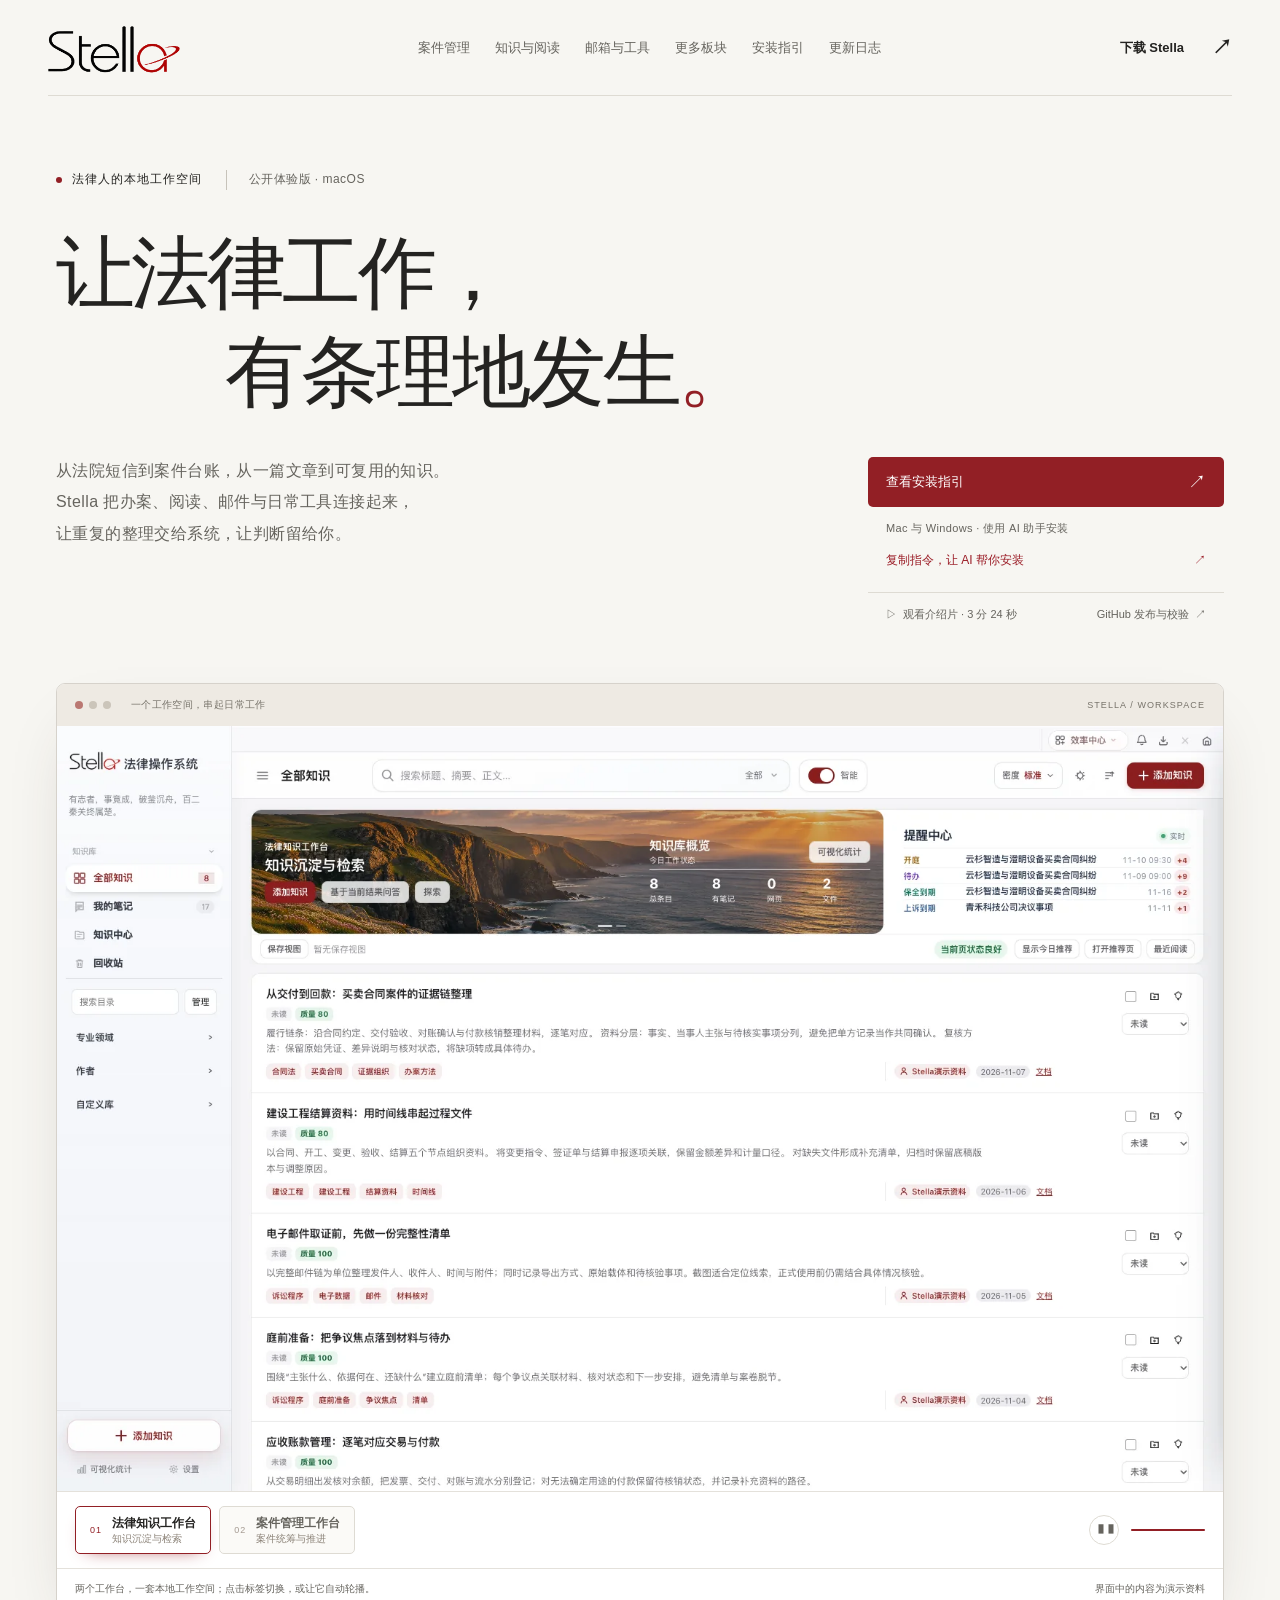
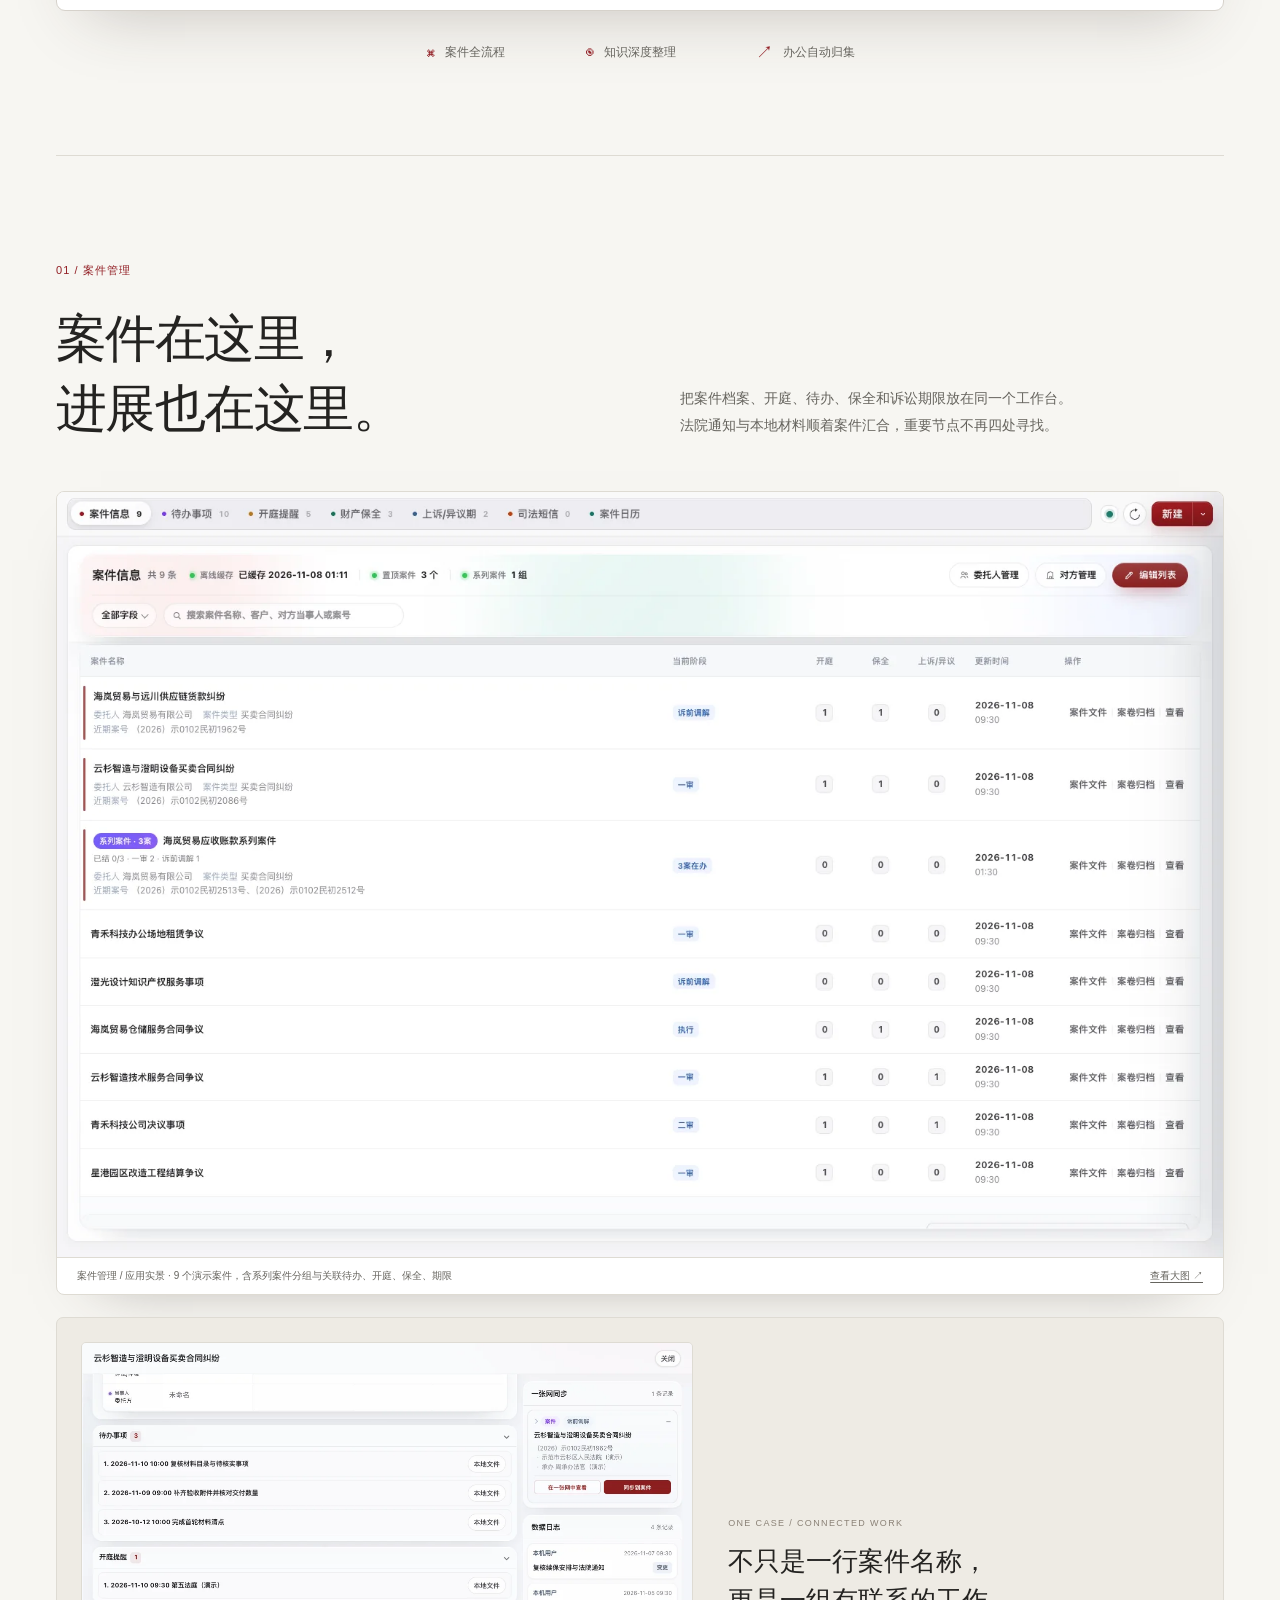
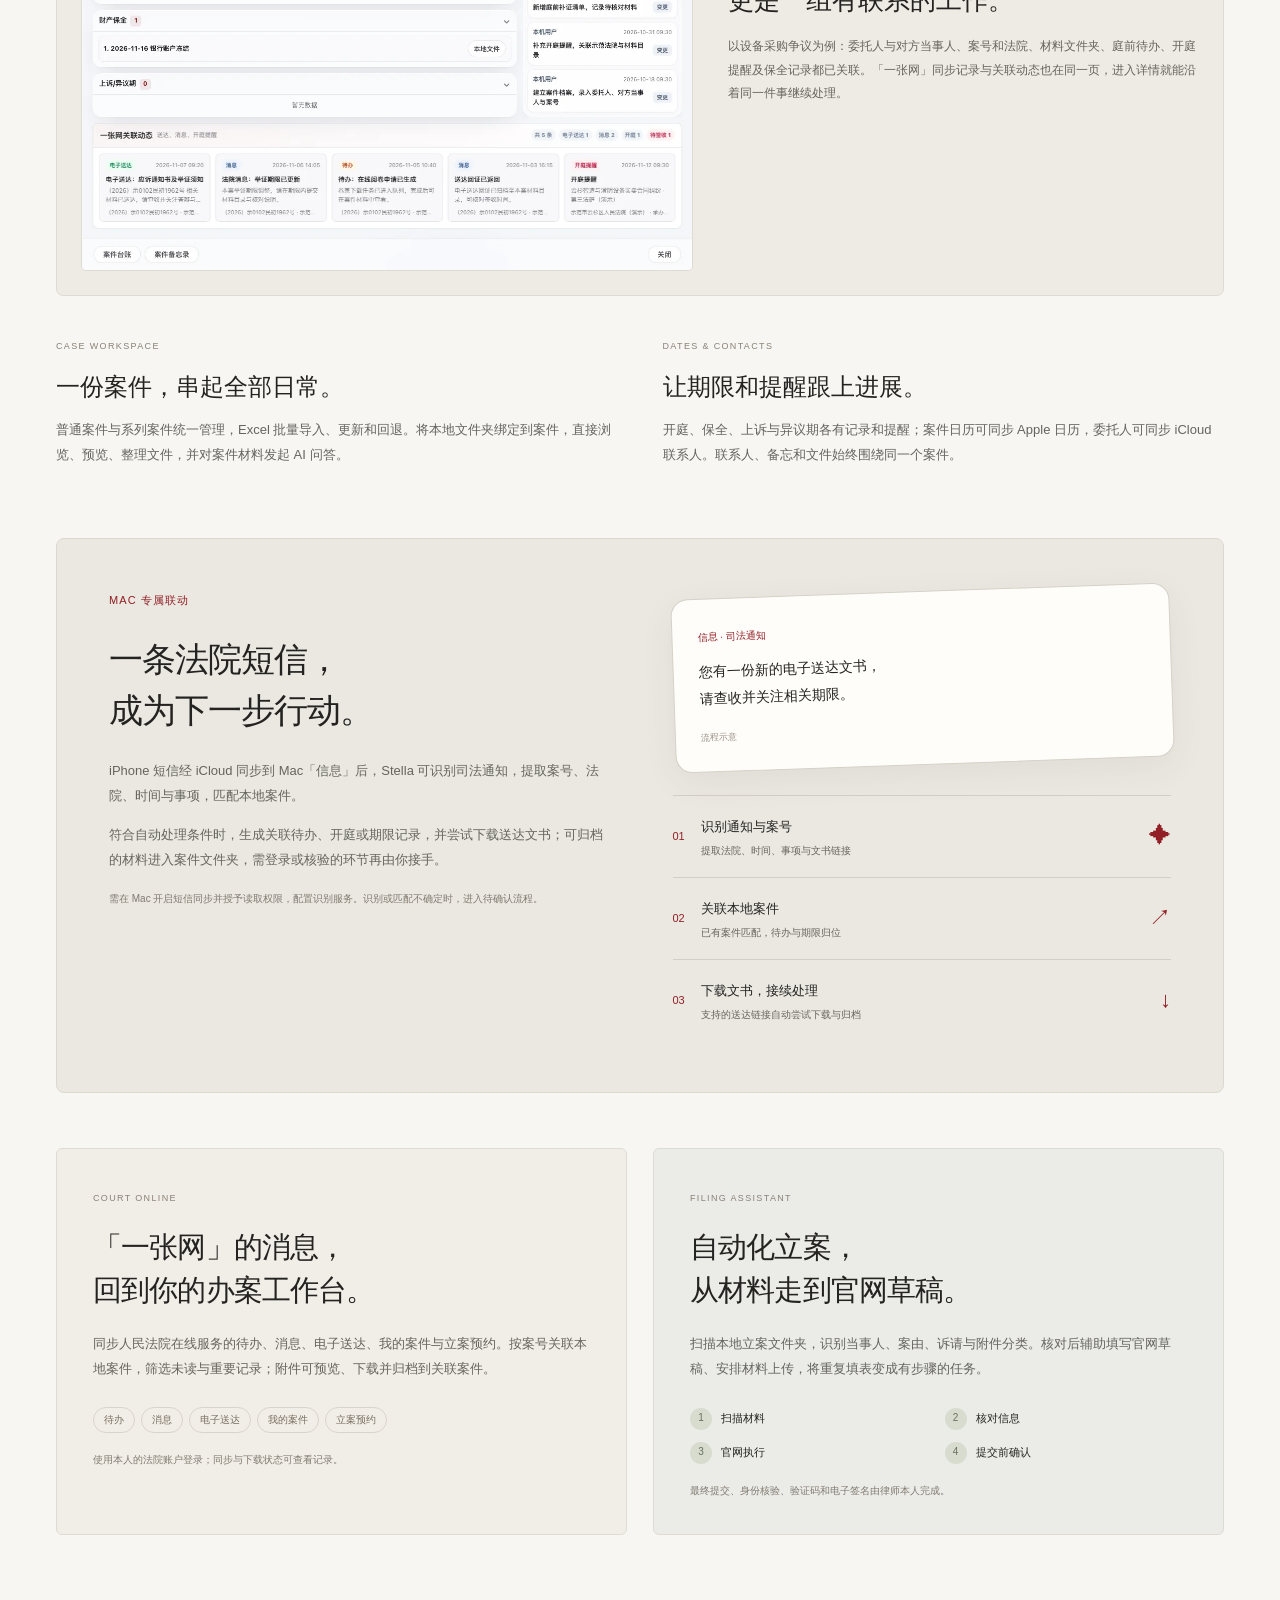
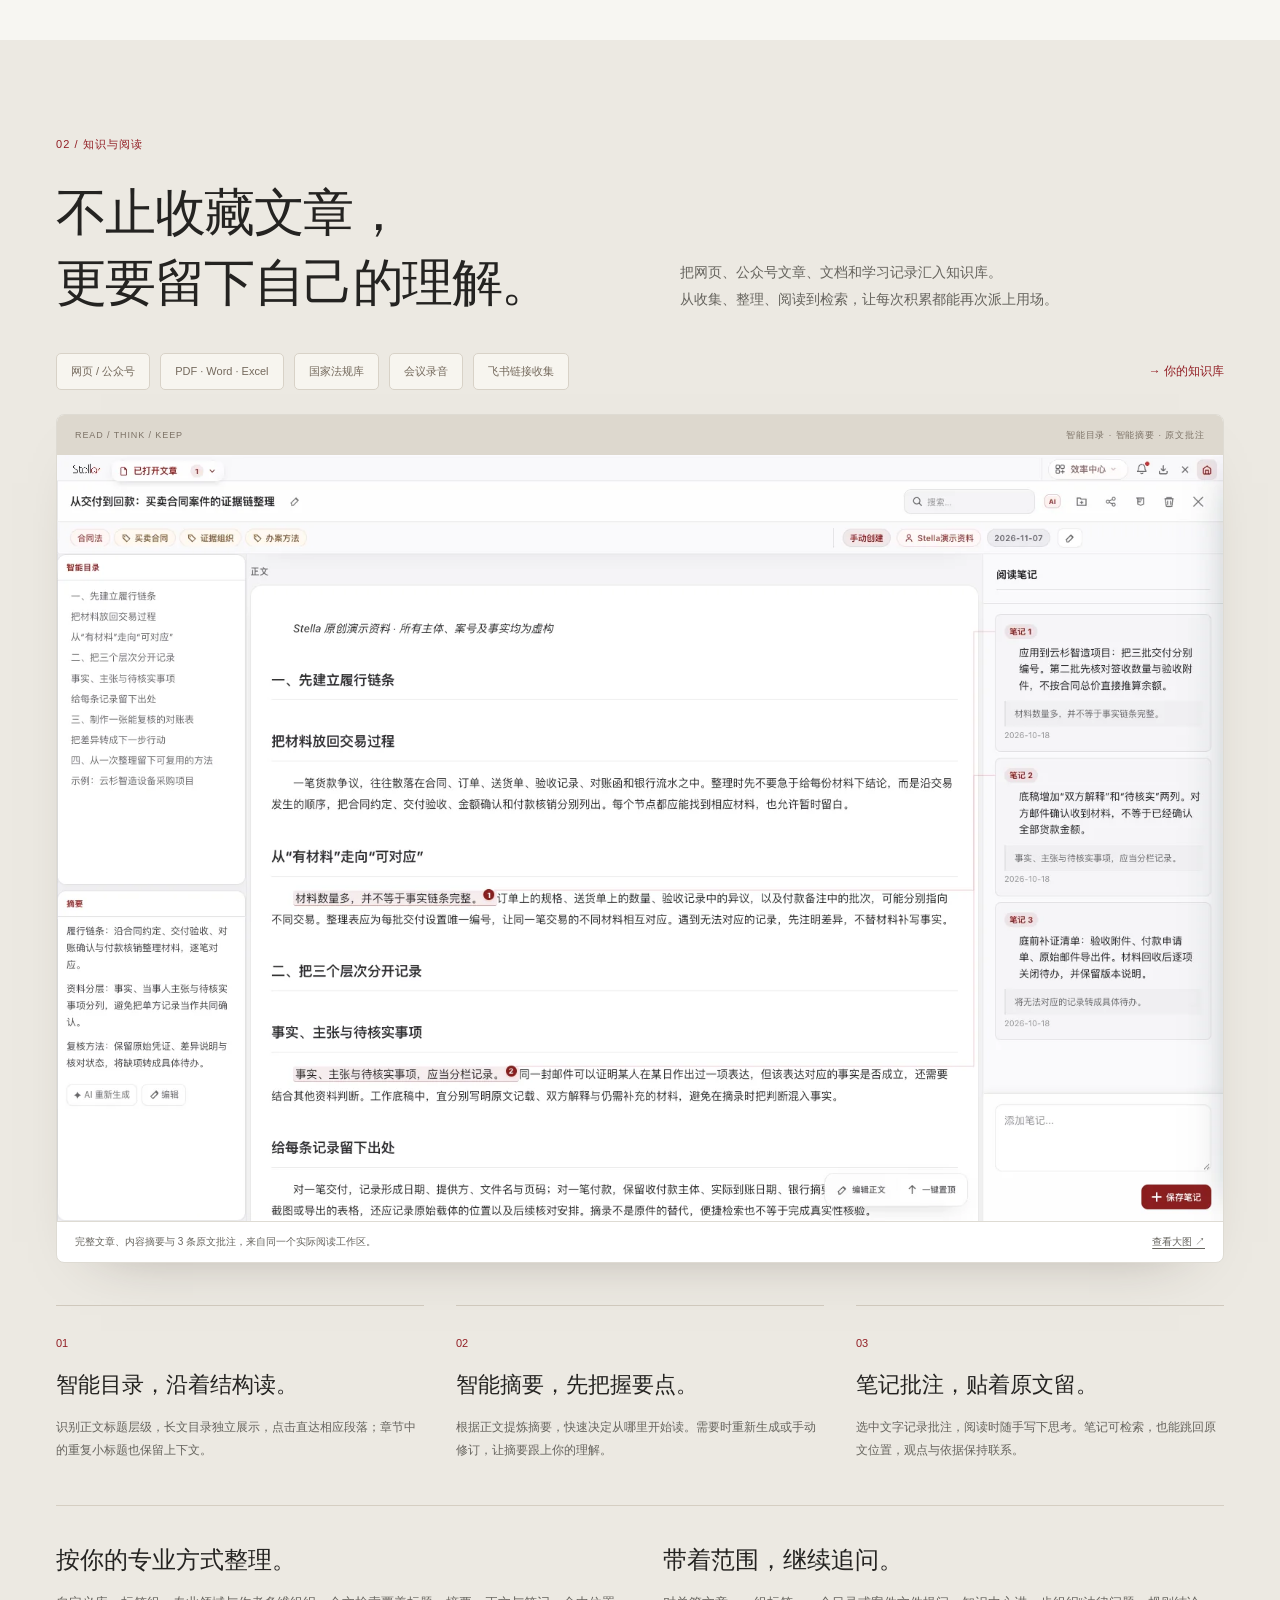
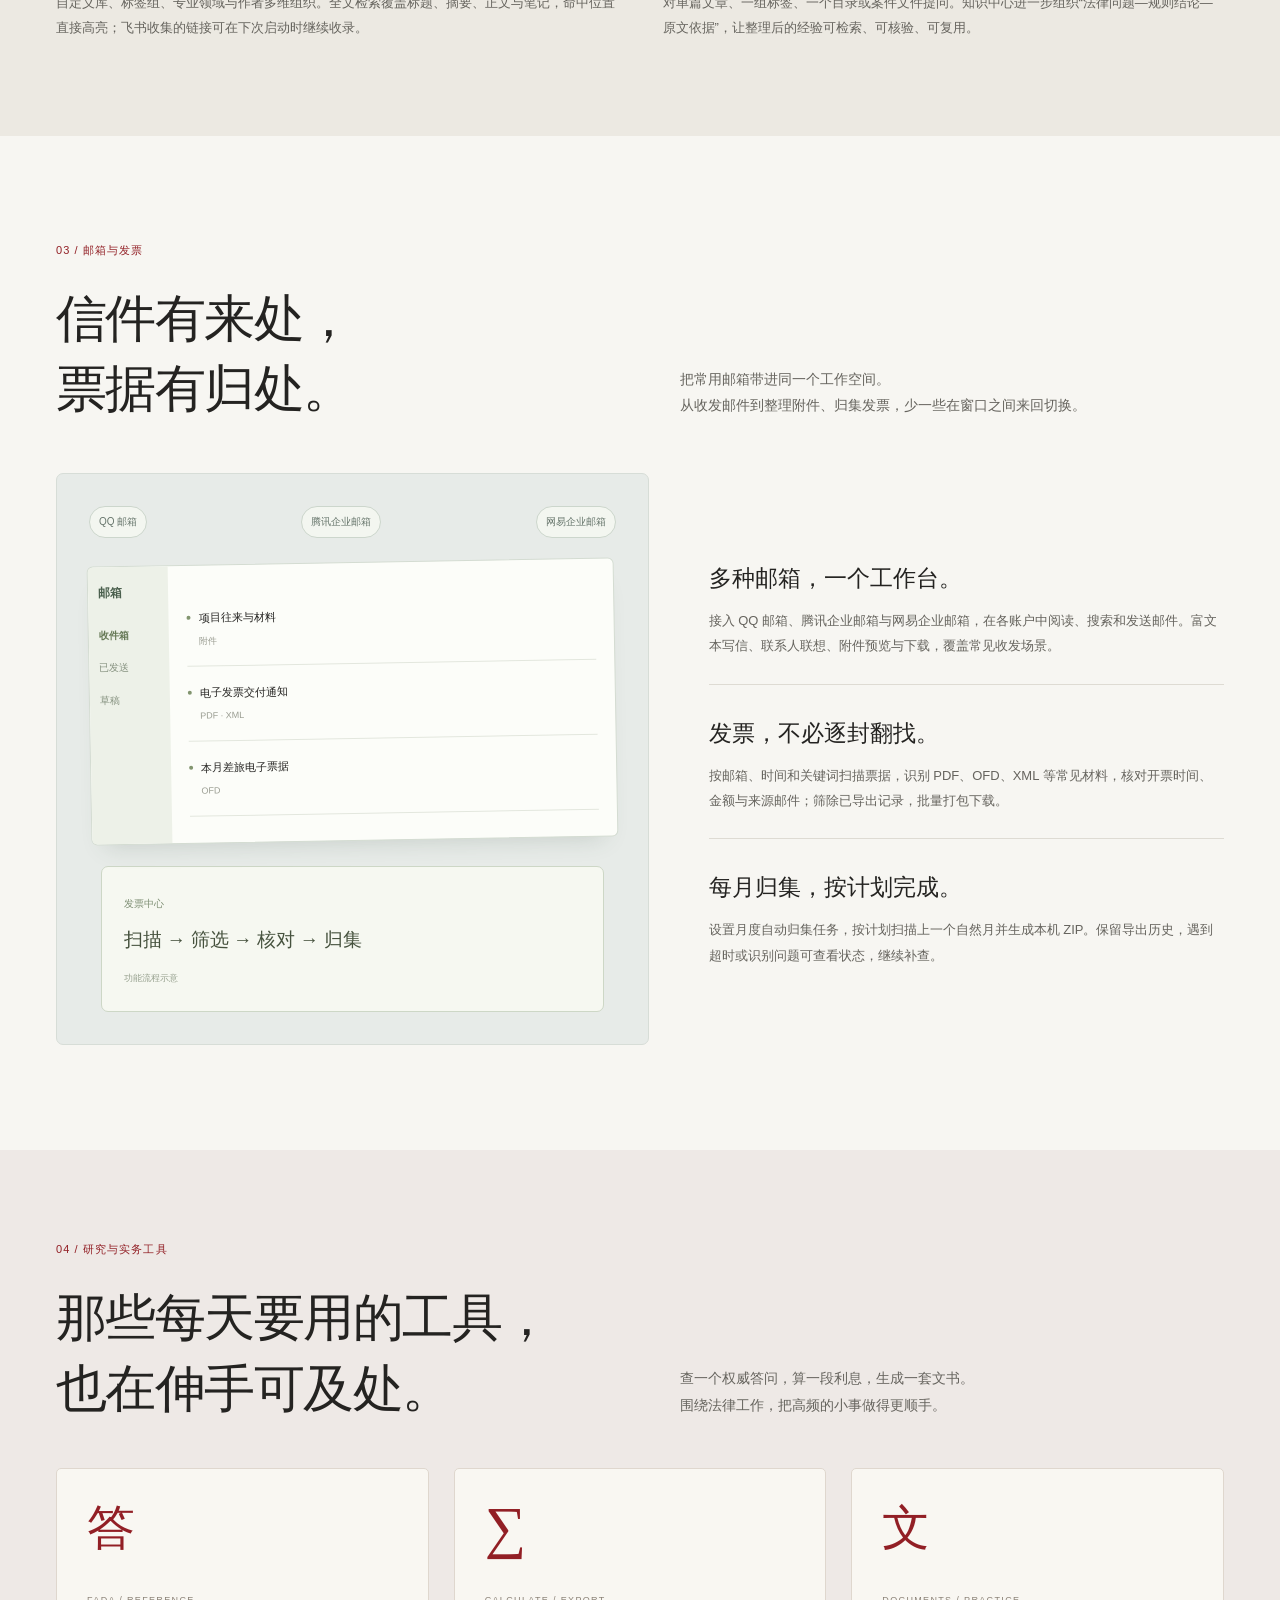
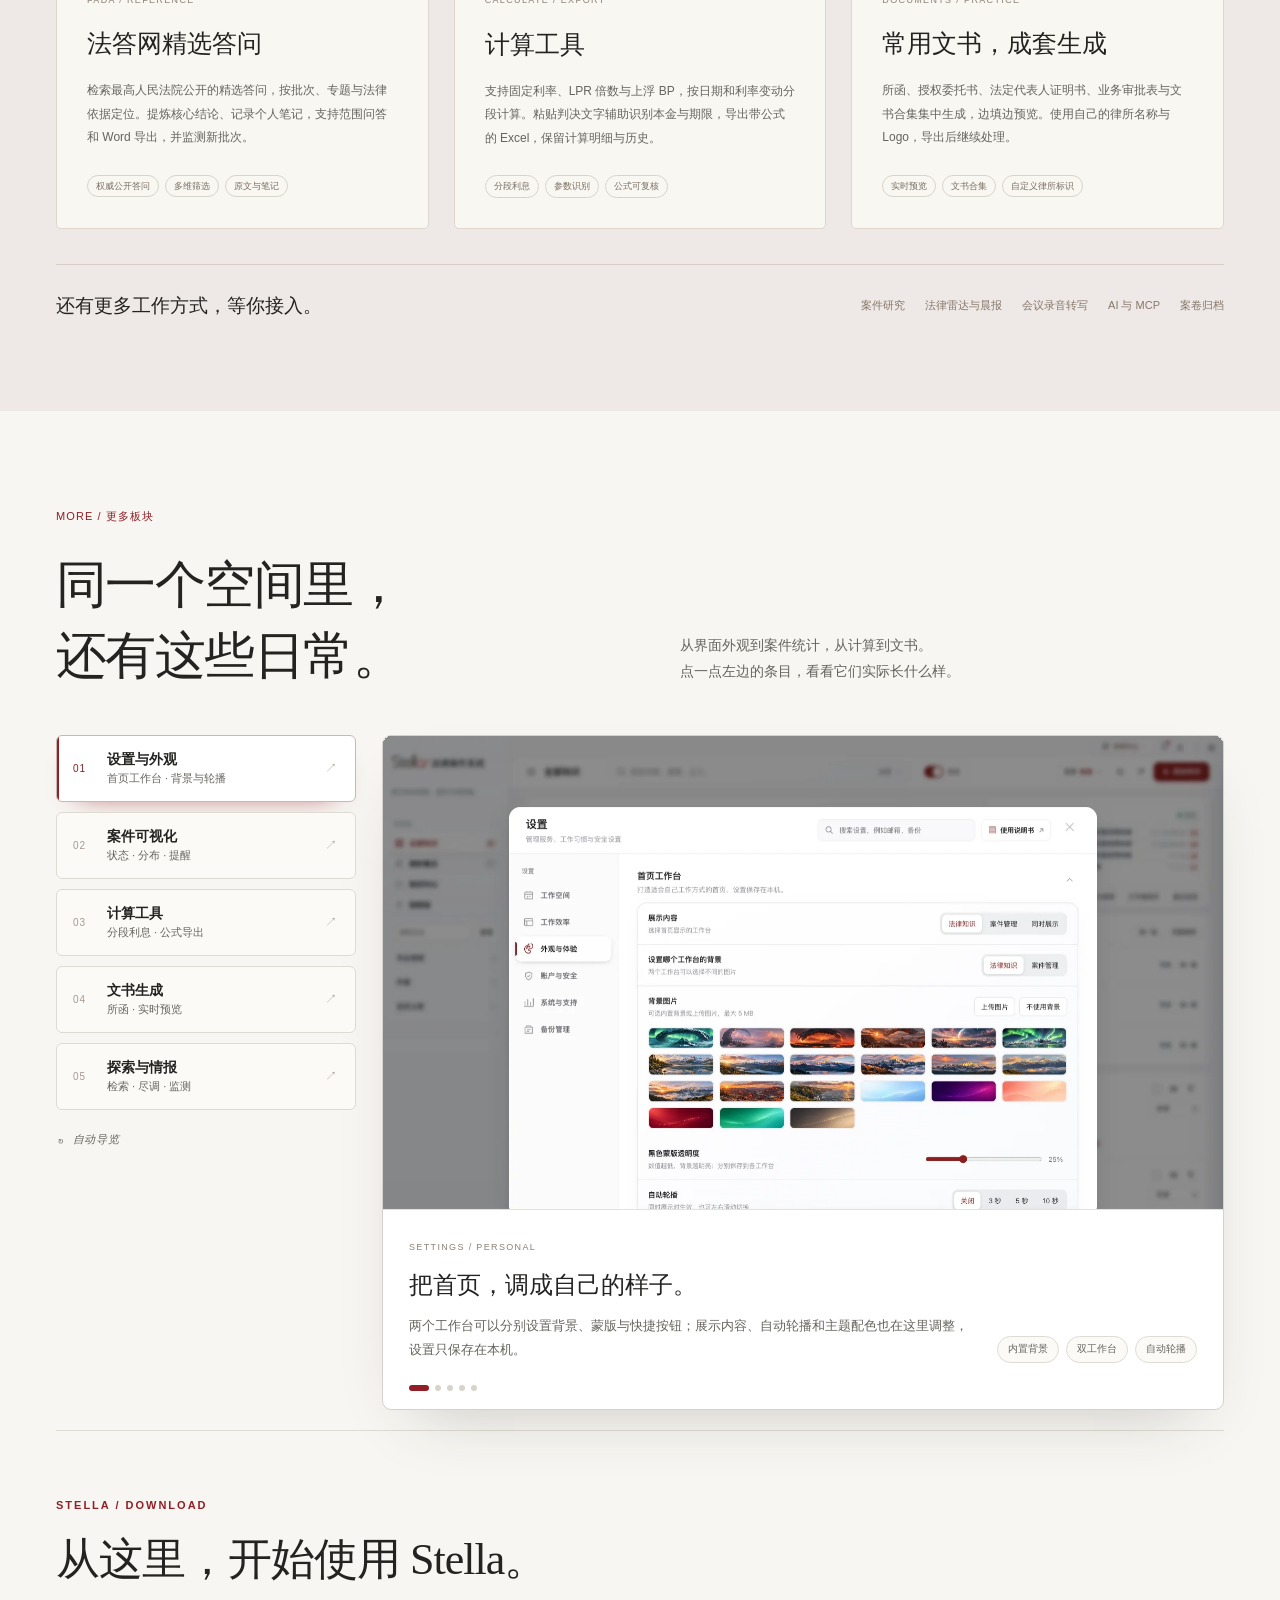
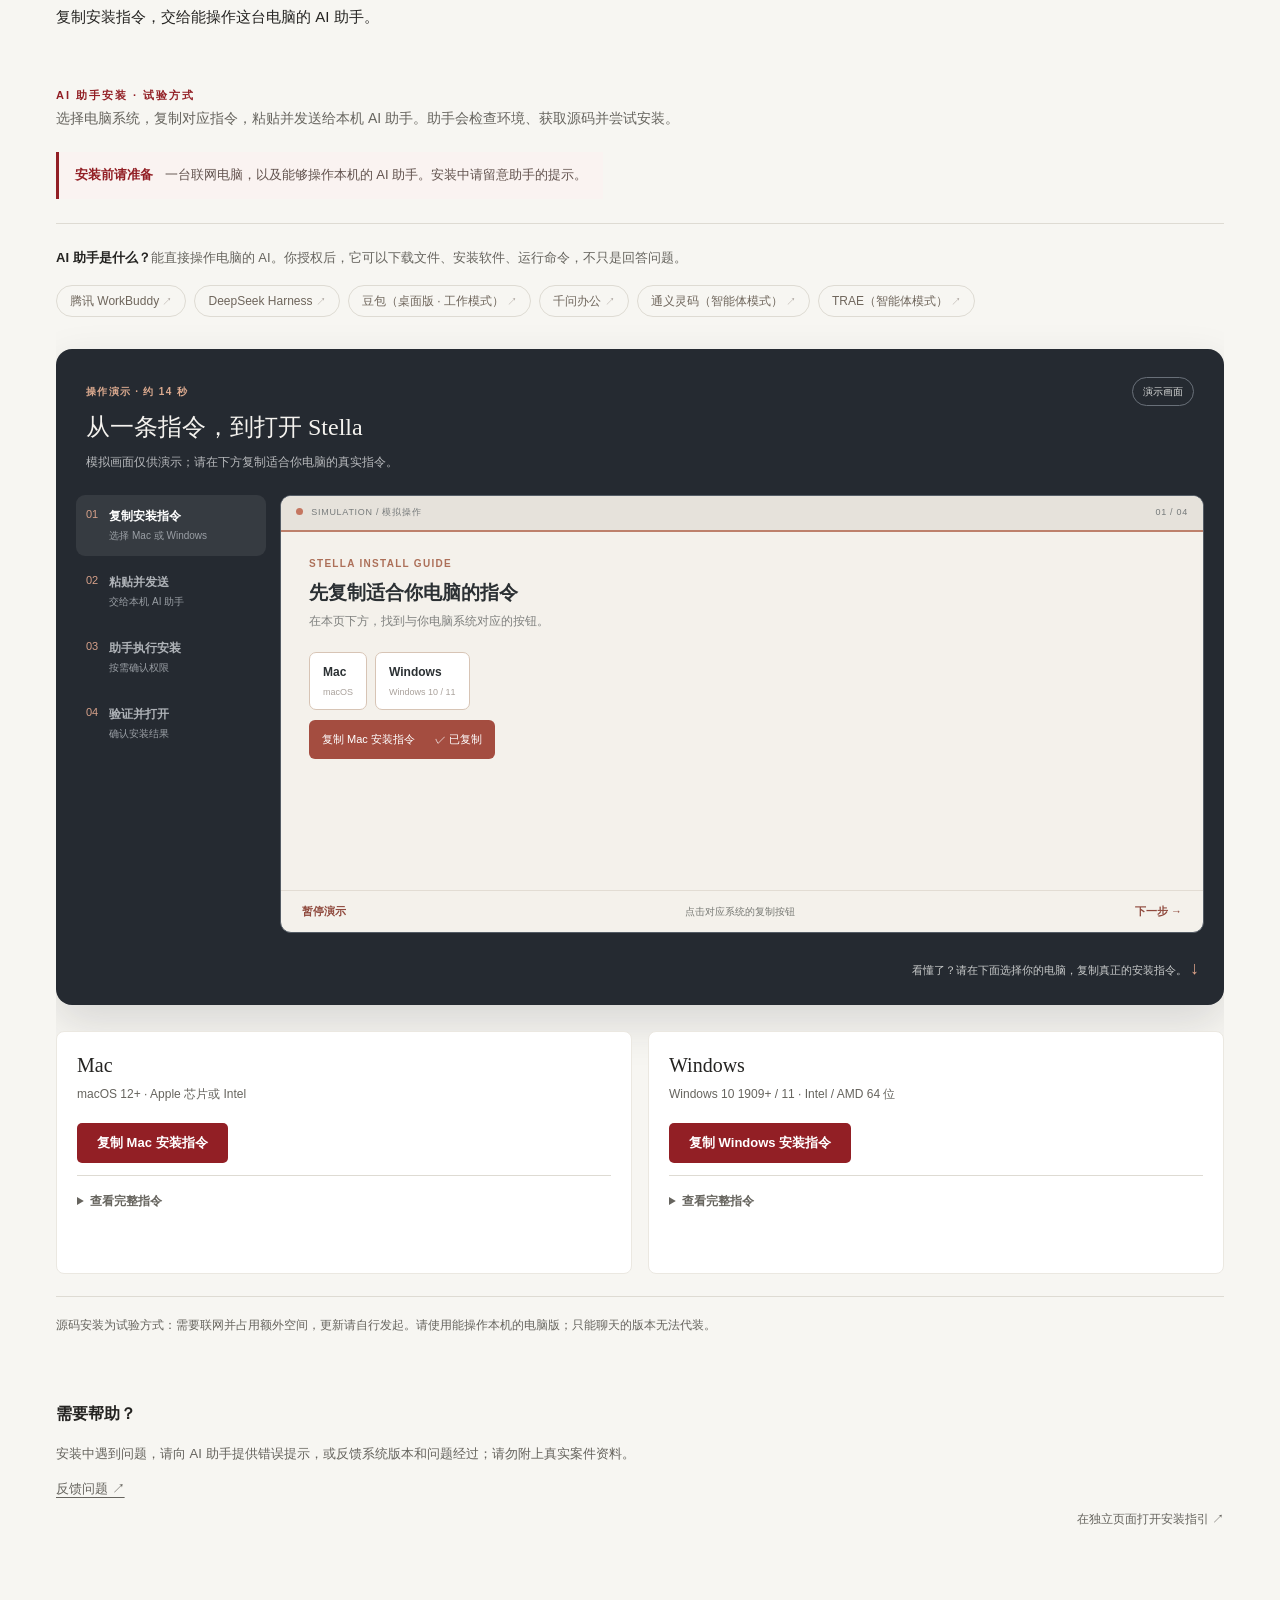
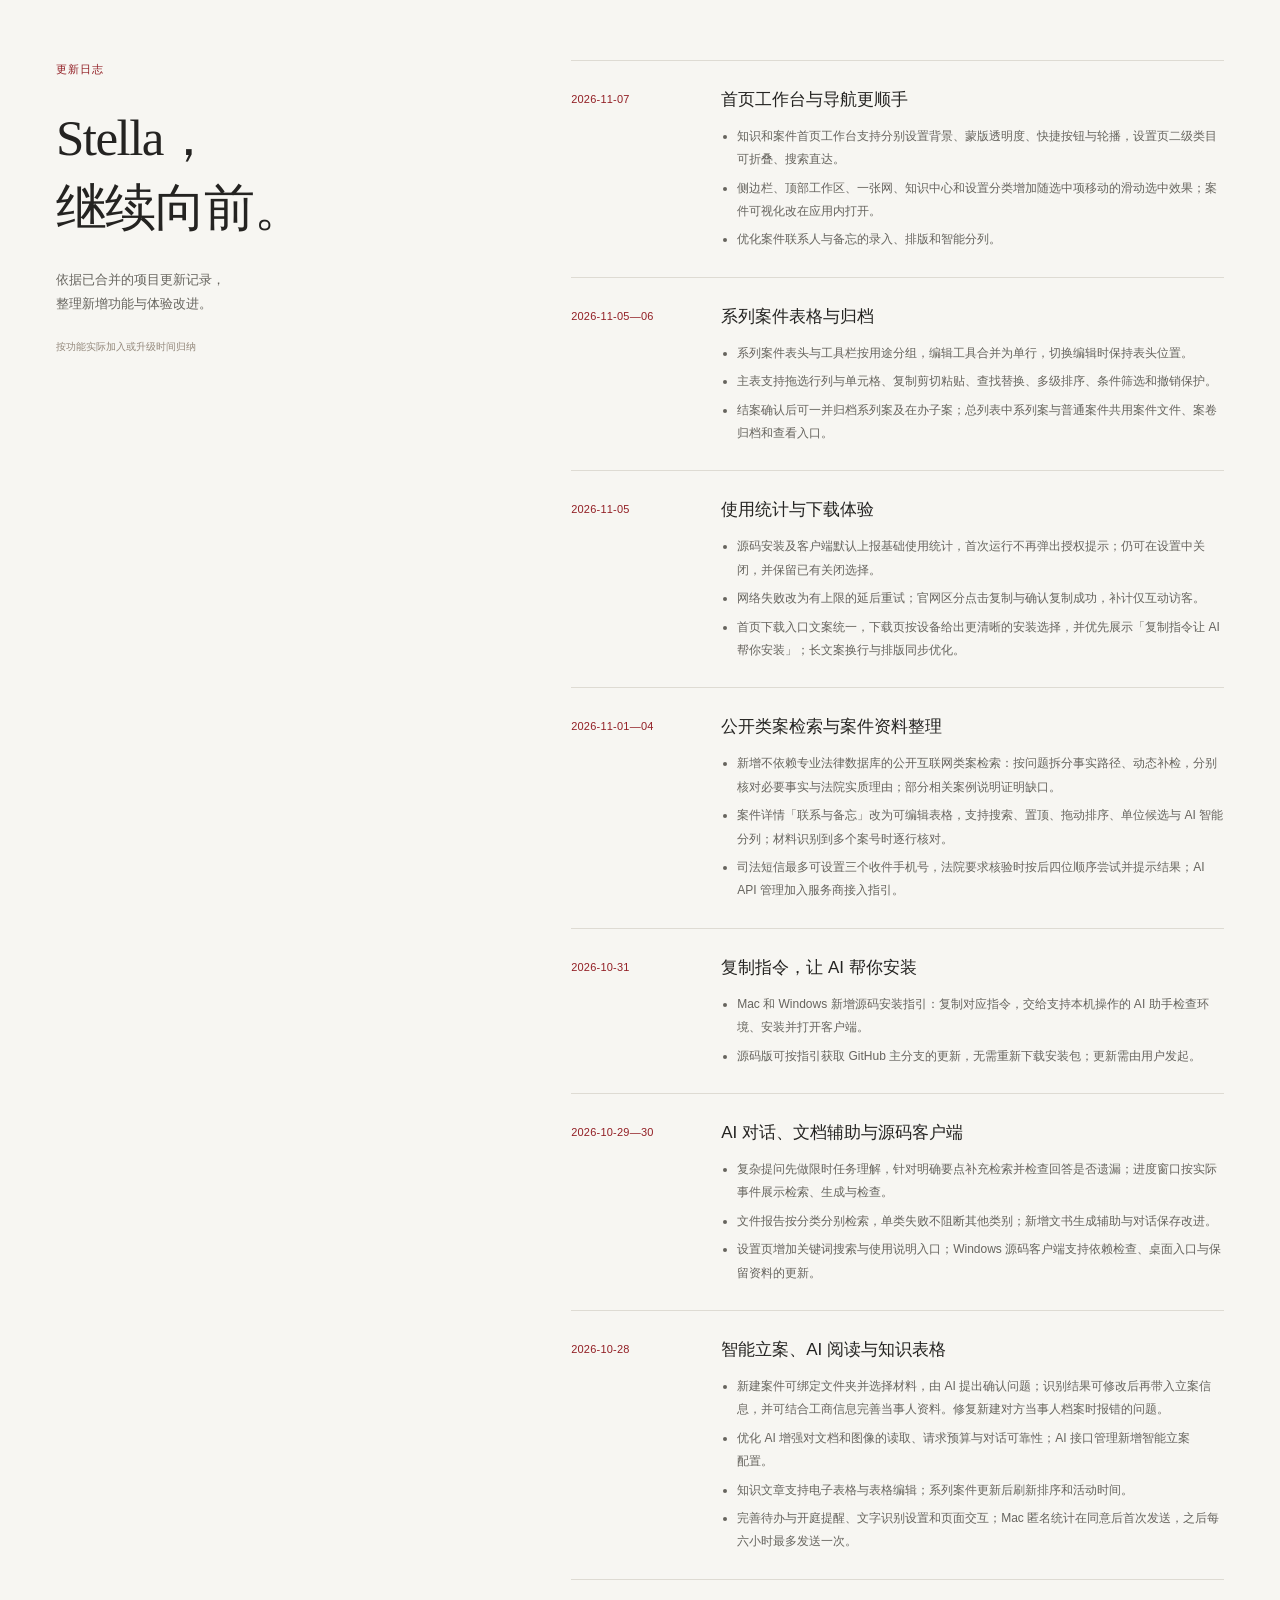
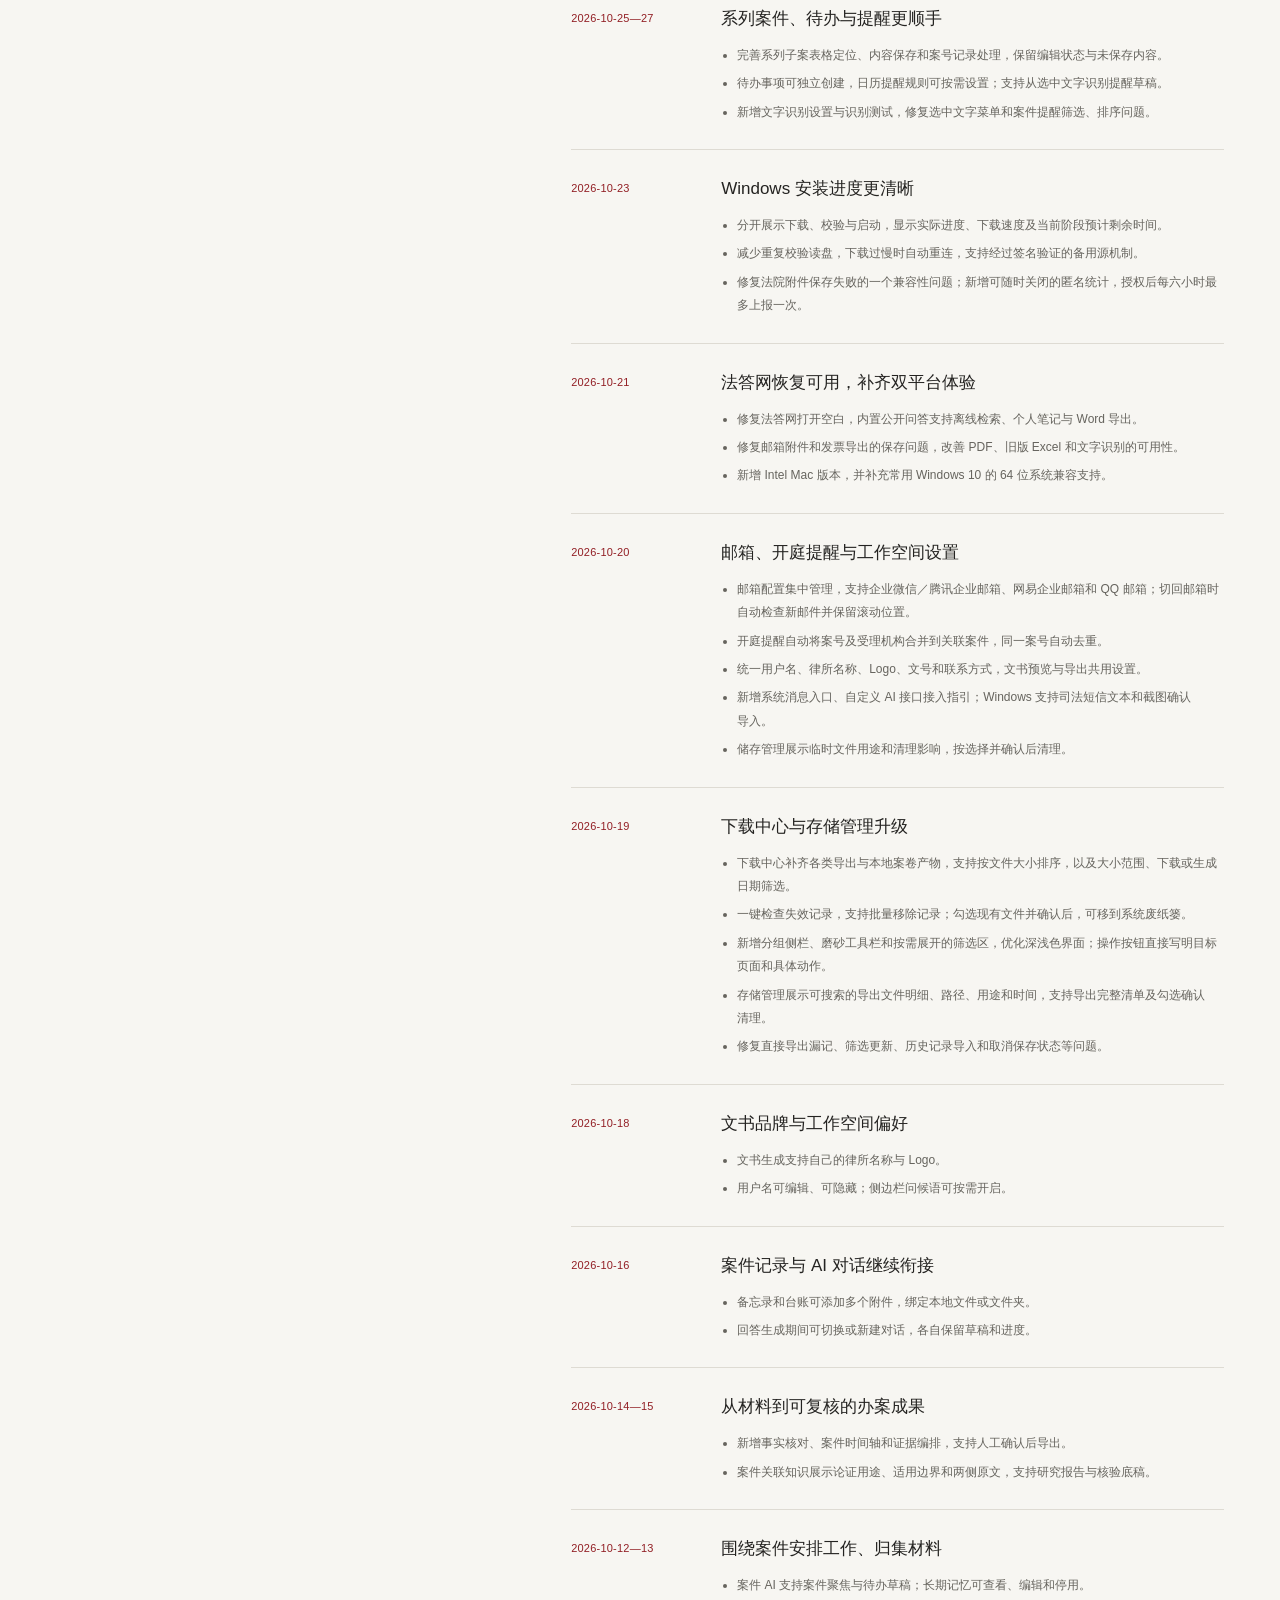
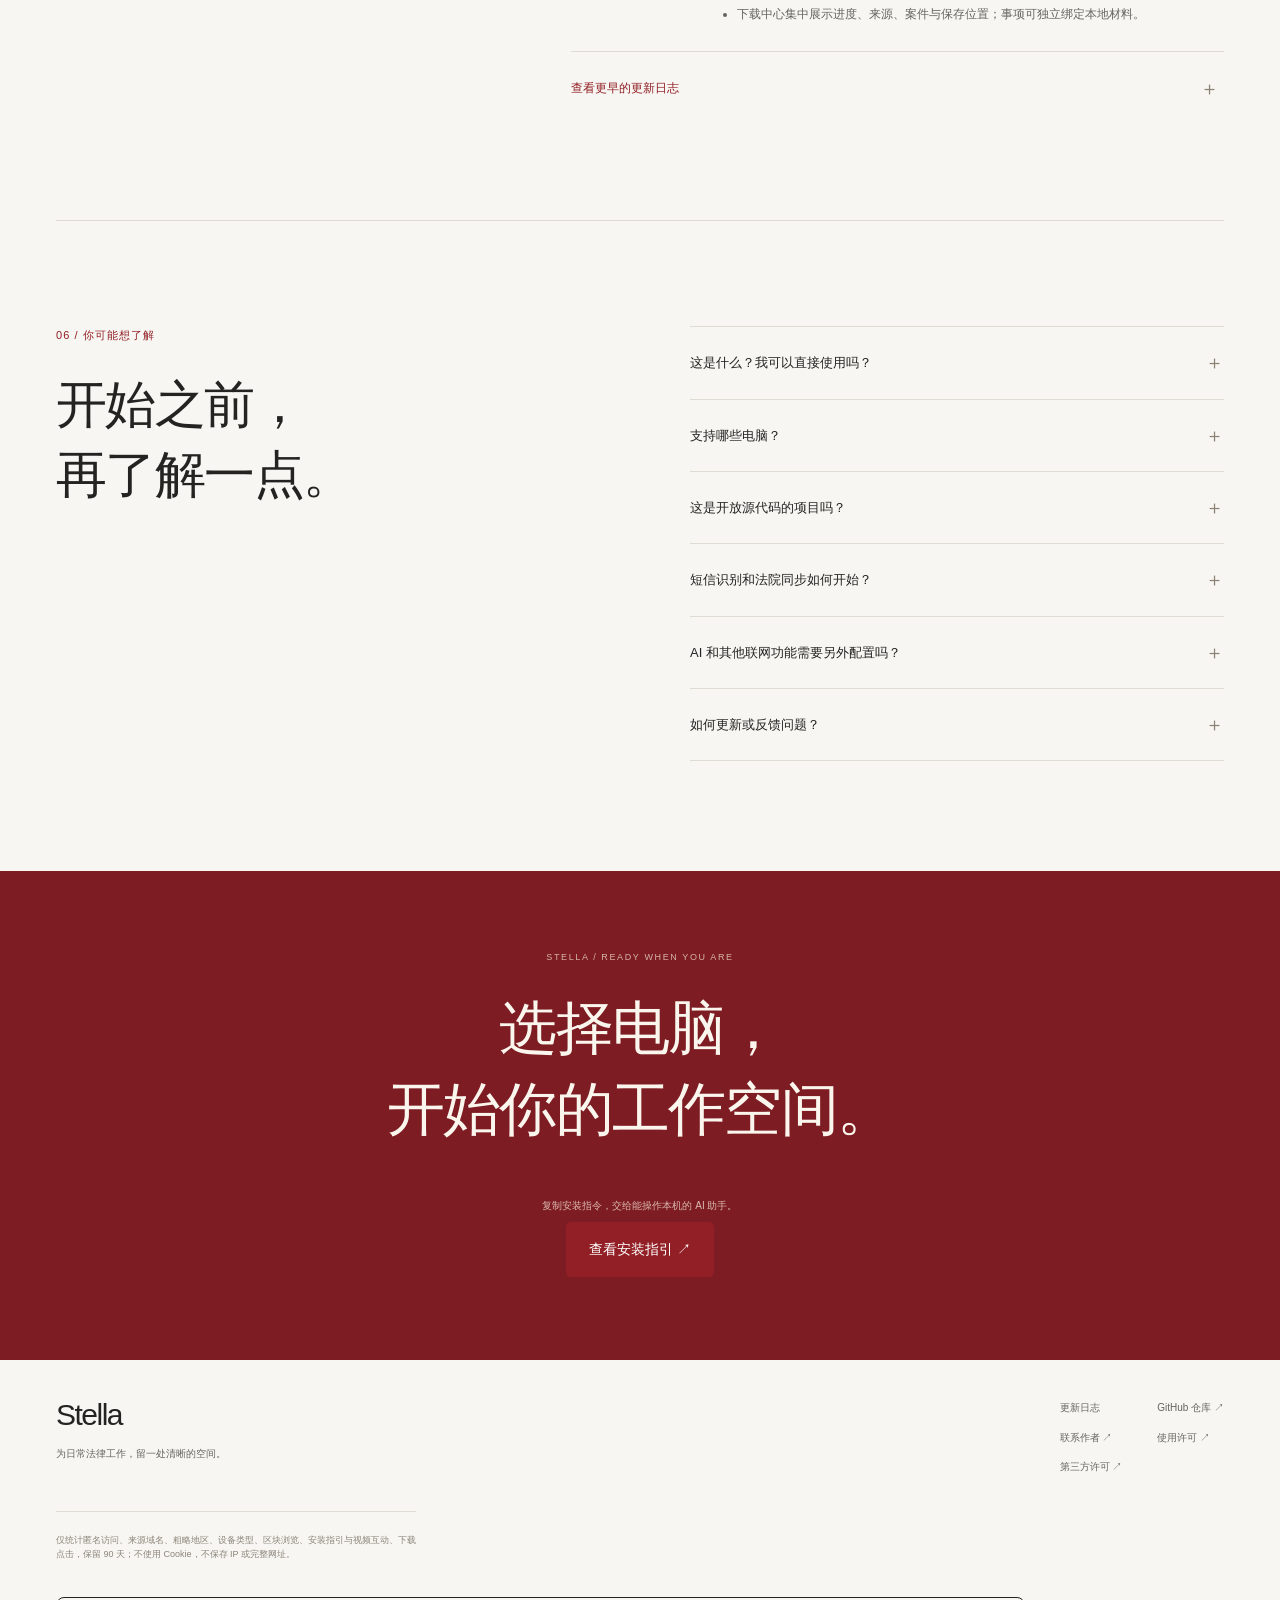
==== commit 1a4160dd: "Integrate installation guide and refine walkthrough" ====
--- a/docs/index.html
+++ b/docs/index.html
@@ -20,14 +20,16 @@
 <link rel="stylesheet" href="typography-20261104.css">
 <link rel="stylesheet" href="tour-20261108.css?v=20261108">
 <script src="tour-20261108.js?v=20261108" defer></script>
+<link rel="stylesheet" href="inline-install.css?v=20261111">
+<script defer src="inline-install.js?v=20261111"></script>
 </head>
 <body>
 <a class="skip-link" href="#main">跳至主要内容</a>
 <header class="site-header">
 <div class="header-inner">
   <a class="wordmark" href="#" aria-label="Stella 首页"><img src="assets/stella-brand.svg" alt="Stella 法律操作系统" width="990" height="378" style="height:auto;object-fit:contain"></a>
-  <nav aria-label="主导航"><a href="#cases">案件管理</a><a href="#knowledge">知识与阅读</a><a href="#office">邮箱与工具</a><a href="#tour">更多板块</a><a href="#updates">更新日志</a><a href="download.html">下载指引</a></nav>
-  <a class="header-download" href="download.html">下载 Stella <span aria-hidden="true">↗</span></a>
+  <nav aria-label="主导航"><a href="#cases">案件管理</a><a href="#knowledge">知识与阅读</a><a href="#office">邮箱与工具</a><a href="#tour">更多板块</a><a href="#install">安装指引</a><a href="#updates">更新日志</a></nav>
+  <a class="header-download" href="#install">下载 Stella <span aria-hidden="true">↗</span></a>
 </div>
 </header>
 <main id="main">
@@ -35,7 +37,7 @@
   <div class="eyebrow"><span class="status-dot" aria-hidden="true"></span> 法律人的本地工作空间 <span class="edition">公开体验版 · macOS</span></div>
   <h1>让法律工作，<br><span class="hero-second">有条理地发生<span class="period">。</span></span></h1>
   <div class="hero-bottom"><p class="hero-description">从法院短信到案件台账，从一篇文章到可复用的知识。<br>Stella 把办案、阅读、邮件与日常工具连接起来，<br class="desktop-break">让重复的整理交给系统，让判断留给你。</p>
-  <div class="hero-actions"><a class="button primary" data-download href="download.html">查看安装指引 <span aria-hidden="true">↗</span></a><p class="download-meta" data-device-note>Mac 与 Windows · 使用 AI 助手安装</p><a class="hero-ai-link" href="download.html#agent-install"><span>复制指令，让 AI 帮你安装</span><span aria-hidden="true">↗</span></a><div class="hero-quiet-links"><a class="quiet-link" href="watch.html"><span aria-hidden="true">▷</span>观看介绍片 · 3 分 24 秒</a><a class="quiet-link" href="https://github.com/liu-zongjin/stella-downloads/releases">GitHub 发布与校验 <span aria-hidden="true">↗</span></a></div></div></div>
+  <div class="hero-actions"><a class="button primary" data-download href="#install">查看安装指引 <span aria-hidden="true">↗</span></a><p class="download-meta" data-device-note>Mac 与 Windows · 使用 AI 助手安装</p><a class="hero-ai-link" href="#install"><span>复制指令，让 AI 帮你安装</span><span aria-hidden="true">↗</span></a><div class="hero-quiet-links"><a class="quiet-link" href="watch.html"><span aria-hidden="true">▷</span>观看介绍片 · 3 分 24 秒</a><a class="quiet-link" href="https://github.com/liu-zongjin/stella-downloads/releases">GitHub 发布与校验 <span aria-hidden="true">↗</span></a></div></div></div>
   <div class="workspace-frame" id="workspace"><div class="frame-bar"><div class="window-controls" aria-hidden="true"><i></i><i></i><i></i></div><span>一个工作空间，串起日常工作</span><span class="frame-label">STELLA / WORKSPACE</span></div><div class="wb-carousel" data-wb-carousel aria-roledescription="轮播" aria-label="首页工作台实机演示"><div class="wb-stage"><figure class="wb-slide is-active" data-wb-slide="knowledge" aria-hidden="false"><a class="showcase-image-link" href="assets/stella-workspace-showcase.webp" target="_blank" rel="noopener"><img class="workspace-image" src="assets/stella-workspace-showcase.webp" width="1600" height="1050" alt="法律知识工作台实机界面：金色夕照与海岸悬崖背景，知识沉淀与检索、今日工作快报与提醒中心" fetchpriority="high"></a></figure><figure class="wb-slide" data-wb-slide="case" aria-hidden="true"><a class="showcase-image-link" href="assets/stella-workspace-case.webp" target="_blank" rel="noopener"><img class="workspace-image" src="assets/stella-workspace-case.webp" width="1600" height="1050" loading="lazy" alt="案件管理工作台实机界面：日出星芒与云海雪峰背景，案件统筹与推进、案件概览与提醒中心"></a></figure></div><div class="wb-controls"><div class="wb-tabs" role="tablist" aria-label="切换首页工作台"><button class="wb-tab is-active" type="button" role="tab" aria-selected="true" data-wb-target="knowledge"><span class="wb-tab-index">01</span><span class="wb-tab-copy"><strong>法律知识工作台</strong><small>知识沉淀与检索</small></span></button><button class="wb-tab" type="button" role="tab" aria-selected="false" tabindex="-1" data-wb-target="case"><span class="wb-tab-index">02</span><span class="wb-tab-copy"><strong>案件管理工作台</strong><small>案件统筹与推进</small></span></button></div><div class="wb-auto"><button class="wb-play" type="button" data-wb-toggle aria-label="暂停自动切换" aria-pressed="true">❚❚</button><span class="wb-progress" aria-hidden="true"><i></i></span></div></div></div><div class="image-footnote"><span>两个工作台，一套本地工作空间；点击标签切换，或让它自动轮播。</span><span>界面中的内容为演示资料</span></div></div>
   <div class="principles"><p><span class="tiny-icon" aria-hidden="true">⌘</span> 案件全流程</p><p><span class="tiny-icon" aria-hidden="true">◉</span> 知识深度整理</p><p><span class="tiny-icon" aria-hidden="true">↗</span> 办公自动归集</p></div>
 </section>
@@ -79,11 +81,12 @@
 </div>
 </div>
 </section>
+<section class="inline-install wrap" id="install" aria-label="安装指引"><iframe class="inline-install-frame" src="download.html?embedded=1&amp;v=20261119" title="Stella 安装指引" loading="lazy" scrolling="no"></iframe><p class="inline-install-fallback"><a href="download.html">在独立页面打开安装指引 ↗</a></p></section>
 <section class="updates-section wrap" id="updates" aria-labelledby="updates-title"><div class="updates-intro"><p class="eyebrow section-number">更新日志</p><h2 id="updates-title">Stella，<br>继续向前。</h2><p>依据已合并的项目更新记录，<br>整理新增功能与体验改进。</p><span class="updates-scope">按功能实际加入或升级时间归纳</span></div><div class="updates-list"><article class="update-entry"><span class="update-date">2026-11-07</span><div><h3>首页工作台与导航更顺手</h3><ul><li>知识和案件首页工作台支持分别设置背景、蒙版透明度、快捷按钮与轮播，设置页二级类目可折叠、搜索直达。</li><li>侧边栏、顶部工作区、一张网、知识中心和设置分类增加随选中项移动的滑动选中效果；案件可视化改在应用内打开。</li><li>优化案件联系人与备忘的录入、排版和智能分列。</li></ul></div></article><article class="update-entry"><span class="update-date">2026-11-05—06</span><div><h3>系列案件表格与归档</h3><ul><li>系列案件表头与工具栏按用途分组，编辑工具合并为单行，切换编辑时保持表头位置。</li><li>主表支持拖选行列与单元格、复制剪切粘贴、查找替换、多级排序、条件筛选和撤销保护。</li><li>结案确认后可一并归档系列案及在办子案；总列表中系列案与普通案件共用案件文件、案卷归档和查看入口。</li></ul></div></article><article class="update-entry"><span class="update-date">2026-11-05</span><div><h3>使用统计与下载体验</h3><ul><li>源码安装及客户端默认上报基础使用统计，首次运行不再弹出授权提示；仍可在设置中关闭，并保留已有关闭选择。</li><li>网络失败改为有上限的延后重试；官网区分点击复制与确认复制成功，补计仅互动访客。</li><li>首页下载入口文案统一，下载页按设备给出更清晰的安装选择，并优先展示「复制指令让 AI 帮你安装」；长文案换行与排版同步优化。</li></ul></div></article><article class="update-entry"><span class="update-date">2026-11-01—04</span><div><h3>公开类案检索与案件资料整理</h3><ul><li>新增不依赖专业法律数据库的公开互联网类案检索：按问题拆分事实路径、动态补检，分别核对必要事实与法院实质理由；部分相关案例说明证明缺口。</li><li>案件详情「联系与备忘」改为可编辑表格，支持搜索、置顶、拖动排序、单位候选与 AI 智能分列；材料识别到多个案号时逐行核对。</li><li>司法短信最多可设置三个收件手机号，法院要求核验时按后四位顺序尝试并提示结果；AI API 管理加入服务商接入指引。</li></ul></div></article><article class="update-entry"><span class="update-date">2026-10-31</span><div><h3>复制指令，让 AI 帮你安装</h3><ul><li>Mac 和 Windows 新增源码安装指引：复制对应指令，交给支持本机操作的 AI 助手检查环境、安装并打开客户端。</li><li>源码版可按指引获取 GitHub 主分支的更新，无需重新下载安装包；更新需由用户发起。</li></ul></div></article><article class="update-entry"><span class="update-date">2026-10-29—30</span><div><h3>AI 对话、文档辅助与源码客户端</h3><ul><li>复杂提问先做限时任务理解，针对明确要点补充检索并检查回答是否遗漏；进度窗口按实际事件展示检索、生成与检查。</li><li>文件报告按分类分别检索，单类失败不阻断其他类别；新增文书生成辅助与对话保存改进。</li><li>设置页增加关键词搜索与使用说明入口；Windows 源码客户端支持依赖检查、桌面入口与保留资料的更新。</li></ul></div></article><article class="update-entry"><span class="update-date">2026-10-28</span><div><h3>智能立案、AI 阅读与知识表格</h3><ul><li>新建案件可绑定文件夹并选择材料，由 AI 提出确认问题；识别结果可修改后再带入立案信息，并可结合工商信息完善当事人资料。修复新建对方当事人档案时报错的问题。</li><li>优化 AI 增强对文档和图像的读取、请求预算与对话可靠性；AI 接口管理新增智能立案配置。</li><li>知识文章支持电子表格与表格编辑；系列案件更新后刷新排序和活动时间。</li><li>完善待办与开庭提醒、文字识别设置和页面交互；Mac 匿名统计在同意后首次发送，之后每六小时最多发送一次。</li></ul></div></article><article class="update-entry"><span class="update-date">2026-10-25—27</span><div><h3>系列案件、待办与提醒更顺手</h3><ul><li>完善系列子案表格定位、内容保存和案号记录处理，保留编辑状态与未保存内容。</li><li>待办事项可独立创建，日历提醒规则可按需设置；支持从选中文字识别提醒草稿。</li><li>新增文字识别设置与识别测试，修复选中文字菜单和案件提醒筛选、排序问题。</li></ul></div></article><article class="update-entry"><span class="update-date">2026-10-23</span><div><h3>Windows 安装进度更清晰</h3><ul><li>分开展示下载、校验与启动，显示实际进度、下载速度及当前阶段预计剩余时间。</li><li>减少重复校验读盘，下载过慢时自动重连，支持经过签名验证的备用源机制。</li><li>修复法院附件保存失败的一个兼容性问题；新增可随时关闭的匿名统计，授权后每六小时最多上报一次。</li></ul></div></article><article class="update-entry"><span class="update-date">2026-10-21</span><div><h3>法答网恢复可用，补齐双平台体验</h3><ul><li>修复法答网打开空白，内置公开问答支持离线检索、个人笔记与 Word 导出。</li><li>修复邮箱附件和发票导出的保存问题，改善 PDF、旧版 Excel 和文字识别的可用性。</li><li>新增 Intel Mac 版本，并补充常用 Windows 10 的 64 位系统兼容支持。</li></ul></div></article><article class="update-entry"><span class="update-date">2026-10-20</span><div><h3>邮箱、开庭提醒与工作空间设置</h3><ul><li>邮箱配置集中管理，支持企业微信／腾讯企业邮箱、网易企业邮箱和 QQ 邮箱；切回邮箱时自动检查新邮件并保留滚动位置。</li><li>开庭提醒自动将案号及受理机构合并到关联案件，同一案号自动去重。</li><li>统一用户名、律所名称、Logo、文号和联系方式，文书预览与导出共用设置。</li><li>新增系统消息入口、自定义 AI 接口接入指引；Windows 支持司法短信文本和截图确认导入。</li><li>储存管理展示临时文件用途和清理影响，按选择并确认后清理。</li></ul></div></article><article class="update-entry"><span class="update-date">2026-10-19</span><div><h3>下载中心与存储管理升级</h3><ul><li>下载中心补齐各类导出与本地案卷产物，支持按文件大小排序，以及大小范围、下载或生成日期筛选。</li><li>一键检查失效记录，支持批量移除记录；勾选现有文件并确认后，可移到系统废纸篓。</li><li>新增分组侧栏、磨砂工具栏和按需展开的筛选区，优化深浅色界面；操作按钮直接写明目标页面和具体动作。</li><li>存储管理展示可搜索的导出文件明细、路径、用途和时间，支持导出完整清单及勾选确认清理。</li><li>修复直接导出漏记、筛选更新、历史记录导入和取消保存状态等问题。</li></ul></div></article><article class="update-entry"><span class="update-date">2026-10-18</span><div><h3>文书品牌与工作空间偏好</h3><ul><li>文书生成支持自己的律所名称与 Logo。</li><li>用户名可编辑、可隐藏；侧边栏问候语可按需开启。</li></ul></div></article><article class="update-entry"><span class="update-date">2026-10-16</span><div><h3>案件记录与 AI 对话继续衔接</h3><ul><li>备忘录和台账可添加多个附件，绑定本地文件或文件夹。</li><li>回答生成期间可切换或新建对话，各自保留草稿和进度。</li></ul></div></article><article class="update-entry"><span class="update-date">2026-10-14—15</span><div><h3>从材料到可复核的办案成果</h3><ul><li>新增事实核对、案件时间轴和证据编排，支持人工确认后导出。</li><li>案件关联知识展示论证用途、适用边界和两侧原文，支持研究报告与核验底稿。</li></ul></div></article><article class="update-entry"><span class="update-date">2026-10-12—13</span><div><h3>围绕案件安排工作、归集材料</h3><ul><li>案件 AI 支持案件聚焦与待办草稿；长期记忆可查看、编辑和停用。</li><li>下载中心集中展示进度、来源、案件与保存位置；事项可独立绑定本地材料。</li></ul></div></article><details class="updates-history"><summary>查看更早的更新日志 <span aria-hidden="true">＋</span></summary><article class="update-entry"><span class="update-date">2026-10-08</span><div><h3>在线阅卷与卷宗下载</h3><ul><li>一张网新增在线阅卷与卷宗下载任务，集中查看材料获取进度，并衔接后续案件工作。</li></ul></div></article><article class="update-entry"><span class="update-date">2026-10-06</span><div><h3>知识文章按专业领域整理</h3><ul><li>引入专业分类体系，支持按文章内容整理专业领域，并保留人工修正入口。</li></ul></div></article><article class="update-entry"><span class="update-date">2026-10-01</span><div><h3>案卷归档与工作空间管理</h3><ul><li>案卷工作台衔接材料分类、清单保存与电子案卷生成，导出保留版本。</li><li>效率中心入口可移动和编辑；设置支持自动备份计划与备份文件管理。</li></ul></div></article><article class="update-entry"><span class="update-date">2026-09-17—24</span><div><h3>邮箱、系列案件与资料流转</h3><ul><li>接入网易企业邮箱，补充云附件与大附件处理。</li><li>系列案件支持 Excel 更新核对与回退；案件文件可管理 Finder 标签颜色。</li></ul></div></article><article class="update-entry"><span class="update-date">2026-09-11—12</span><div><h3>知识整理与复习工作流</h3><ul><li>标签编辑集中管理自定义库、专业领域与作者。</li><li>知识中心完善查询、复习和治理流程，衔接规则结论与原文依据。</li></ul></div></article><article class="update-entry"><span class="update-date">2026-08-27</span><div><h3>一张网工作台</h3><ul><li>集中查看法院账户的待办、消息、电子送达、我的案件与立案预约。</li><li>官网记录可关联本地案件，电子送达附件支持预览、下载和归档。</li></ul></div></article><article class="update-entry"><span class="update-date">2026-08-24</span><div><h3>邮箱与发票中心</h3><ul><li>QQ 邮箱、腾讯企业邮箱进入效率中心，支持收发邮件与附件处理。</li><li>发票中心支持票据扫描、筛选、批量下载及按月自动归集。</li></ul></div></article><article class="update-entry"><span class="update-date">2026-08-17</span><div><h3>录音转写与外部知识连接</h3><ul><li>录音工作台支持实时录音、音频上传与历史记录，转写和纪要可保存到知识库。</li><li>新增夸克网盘 MCP 来源与 Skill 管理入口。</li></ul></div></article></details></div></section>
-<section class="install-section wrap" id="install"><div class="section-heading"><p class="eyebrow section-number">05 / 准备开始</p><h2 id="install-title">几步之后，<br>即可开始。</h2><p class="section-description">复制安装指令，<br>让 AI 助手帮你安装。</p><a class="button primary" href="download.html">查看下载与安装指引 ↗</a></div><ol class="install-steps"><li><span class="step-number">01</span><h3>选择你的电脑</h3><p>在安装指引页选择 Mac 或 Windows。</p></li><li><span class="step-number">02</span><h3>复制安装指令</h3><p>点击对应系统的按钮，复制完整指令。</p></li><li><span class="step-number">03</span><h3>交给 AI 助手</h3><p>在能操作本机的 AI 助手中粘贴并发送，按提示确认并等待验证。</p></li></ol></section>
 
-<section class="faq-section wrap" id="questions" aria-labelledby="faq-title"><div><p class="eyebrow section-number">06 / 你可能想了解</p><h2 id="faq-title">开始之前，<br>再了解一点。</h2></div><div class="faq-list"><details><summary>这是什么？我可以直接使用吗？<span aria-hidden="true">＋</span></summary><p>Stella 面向律师与法务人员，连接案件管理、法院通知、知识阅读与办公工具。下载后即可建立自己的案件和知识库，邮箱、法院与 AI 功能按需配置。律所内部审批、会议和设备接入可联系作者定制。</p></details><details><summary>支持哪些电脑？<span aria-hidden="true">＋</span></summary><p>Mac 版支持 Apple 芯片和 Intel 芯片，要求 macOS 12 或更新版本。Windows 版仍在开发中，现为测试版，存在组件下载慢、安装完成后部分功能组件无法正常使用等问题；适用于 Windows 10 1909+ / Windows 11 的 Intel、AMD 64 位电脑，暂不支持 ARM、32 位和 Windows Server。</p></details><details><summary>这是开放源代码的项目吗？<span aria-hidden="true">＋</span></summary><p>当前 1.1.8 的原创源码按 AGPL v3（仅第 3 版）提供，第三方材料遵循各自许可。<a href="https://github.com/liu-zongjin/apex-legal-os">查看应用源码与许可 ↗</a>。历史安装包请以包内随附许可为准；本分发仓库的旧许可不限制新 Windows 包所附 AGPL 已授予的权利。</p></details><details><summary>短信识别和法院同步如何开始？<span aria-hidden="true">＋</span></summary><p>Mac 版可使用已同步到「信息」中的司法短信，需开启相关同步、授予读取权限并配置识别服务；Windows 版支持粘贴文本、TXT 或截图，预览确认后导入。一张网功能需登录自己的人民法院在线服务账户。涉及登录、核验或最终提交的步骤，按应用提示由本人完成。</p></details><details><summary>AI 和其他联网功能需要另外配置吗？<span aria-hidden="true">＋</span></summary><p>需要。AI、邮箱、法院服务及 MCP 等功能使用你自己的账号或密钥。Windows 引导器会准备浏览器、文字识别和文档转换组件；Mac 的部分联网工具仍需按功能指引配置 Chrome 等外部应用。</p></details><details><summary>如何更新或反馈问题？<span aria-hidden="true">＋</span></summary><p>源码版更新需自行向 AI 助手发起。Windows 安装方式及测试版说明请查看<a href="download.html#agent-install">下载指引</a>。升级前请备份重要资料；旧 Mac 版若在应用包内保存过附件或导出文件，请额外复制旧 Stella.app 留存。如遇问题，请前往 <a href="https://github.com/liu-zongjin/stella-downloads/issues/new">GitHub Issues</a>，说明应用与系统版本，避免上传敏感资料。</p></details></div></section>
-<section class="download-section" id="download"><div class="wrap download-inner"><p class="eyebrow">STELLA / READY WHEN YOU ARE</p><h2>选择电脑，<br>开始你的工作空间。</h2><p class="download-requirement">复制安装指令，交给能操作本机的 AI 助手。</p><a class="button primary" href="download.html#agent-install">查看安装指引 ↗</a></div></section>
+
+<section class="faq-section wrap" id="questions" aria-labelledby="faq-title"><div><p class="eyebrow section-number">06 / 你可能想了解</p><h2 id="faq-title">开始之前，<br>再了解一点。</h2></div><div class="faq-list"><details><summary>这是什么？我可以直接使用吗？<span aria-hidden="true">＋</span></summary><p>Stella 面向律师与法务人员，连接案件管理、法院通知、知识阅读与办公工具。下载后即可建立自己的案件和知识库，邮箱、法院与 AI 功能按需配置。律所内部审批、会议和设备接入可联系作者定制。</p></details><details><summary>支持哪些电脑？<span aria-hidden="true">＋</span></summary><p>Mac 版支持 Apple 芯片和 Intel 芯片，要求 macOS 12 或更新版本。Windows 版仍在开发中，现为测试版，存在组件下载慢、安装完成后部分功能组件无法正常使用等问题；适用于 Windows 10 1909+ / Windows 11 的 Intel、AMD 64 位电脑，暂不支持 ARM、32 位和 Windows Server。</p></details><details><summary>这是开放源代码的项目吗？<span aria-hidden="true">＋</span></summary><p>当前 1.1.8 的原创源码按 AGPL v3（仅第 3 版）提供，第三方材料遵循各自许可。<a href="https://github.com/liu-zongjin/apex-legal-os">查看应用源码与许可 ↗</a>。历史安装包请以包内随附许可为准；本分发仓库的旧许可不限制新 Windows 包所附 AGPL 已授予的权利。</p></details><details><summary>短信识别和法院同步如何开始？<span aria-hidden="true">＋</span></summary><p>Mac 版可使用已同步到「信息」中的司法短信，需开启相关同步、授予读取权限并配置识别服务；Windows 版支持粘贴文本、TXT 或截图，预览确认后导入。一张网功能需登录自己的人民法院在线服务账户。涉及登录、核验或最终提交的步骤，按应用提示由本人完成。</p></details><details><summary>AI 和其他联网功能需要另外配置吗？<span aria-hidden="true">＋</span></summary><p>需要。AI、邮箱、法院服务及 MCP 等功能使用你自己的账号或密钥。Windows 引导器会准备浏览器、文字识别和文档转换组件；Mac 的部分联网工具仍需按功能指引配置 Chrome 等外部应用。</p></details><details><summary>如何更新或反馈问题？<span aria-hidden="true">＋</span></summary><p>源码版更新需自行向 AI 助手发起。Windows 安装方式及测试版说明请查看<a href="#install">下载指引</a>。升级前请备份重要资料；旧 Mac 版若在应用包内保存过附件或导出文件，请额外复制旧 Stella.app 留存。如遇问题，请前往 <a href="https://github.com/liu-zongjin/stella-downloads/issues/new">GitHub Issues</a>，说明应用与系统版本，避免上传敏感资料。</p></details></div></section>
+<section class="download-section" id="download"><div class="wrap download-inner"><p class="eyebrow">STELLA / READY WHEN YOU ARE</p><h2>选择电脑，<br>开始你的工作空间。</h2><p class="download-requirement">复制安装指令，交给能操作本机的 AI 助手。</p><a class="button primary" href="#install">查看安装指引 ↗</a></div></section>
 </main>
 <footer class="site-footer wrap"><div><span class="footer-name">Stella</span><p>为日常法律工作，留一处清晰的空间。</p></div><div class="footer-links"><a href="#updates">更新日志</a><a href="https://github.com/liu-zongjin/stella-downloads">GitHub 仓库 ↗</a><a href="https://github.com/liu-zongjin/stella-downloads/issues/new">联系作者 ↗</a><a href="https://github.com/liu-zongjin/stella-downloads/blob/main/LICENSE">使用许可 ↗</a><a href="https://github.com/liu-zongjin/stella-downloads/blob/main/THIRD_PARTY_NOTICES.md">第三方许可 ↗</a></div><p class="footer-small" id="analytics-note">本站使用匿名访问统计，不使用 Cookie，仅记录访问与安装指引、视频互动；可随时关闭。</p><button type="button" id="analytics-toggle" class="analytics-toggle" aria-pressed="false">关闭匿名访问统计</button><p class="footer-small">© 2026 Stella · 公开应用分发 · Windows 原创源码 AGPL v3</p></footer>
 </body>
--- a/docs/inline-install.css
+++ b/docs/inline-install.css
@@ -0,0 +1,6 @@
+.inline-install{padding:54px 0 35px;scroll-margin-top:80px;border-top:1px solid var(--line)}
+.inline-install-frame{display:block;width:100%;height:1600px;border:0;background:transparent;overflow:hidden}
+.inline-install-fallback{margin:10px 0 0;text-align:right;font-size:12px;color:var(--muted)}
+.inline-install-fallback a{text-decoration:none}
+.inline-install-fallback a:hover{text-decoration:underline}
+@media(max-width:650px){.inline-install{padding:32px 0}.inline-install-frame{height:2200px}}
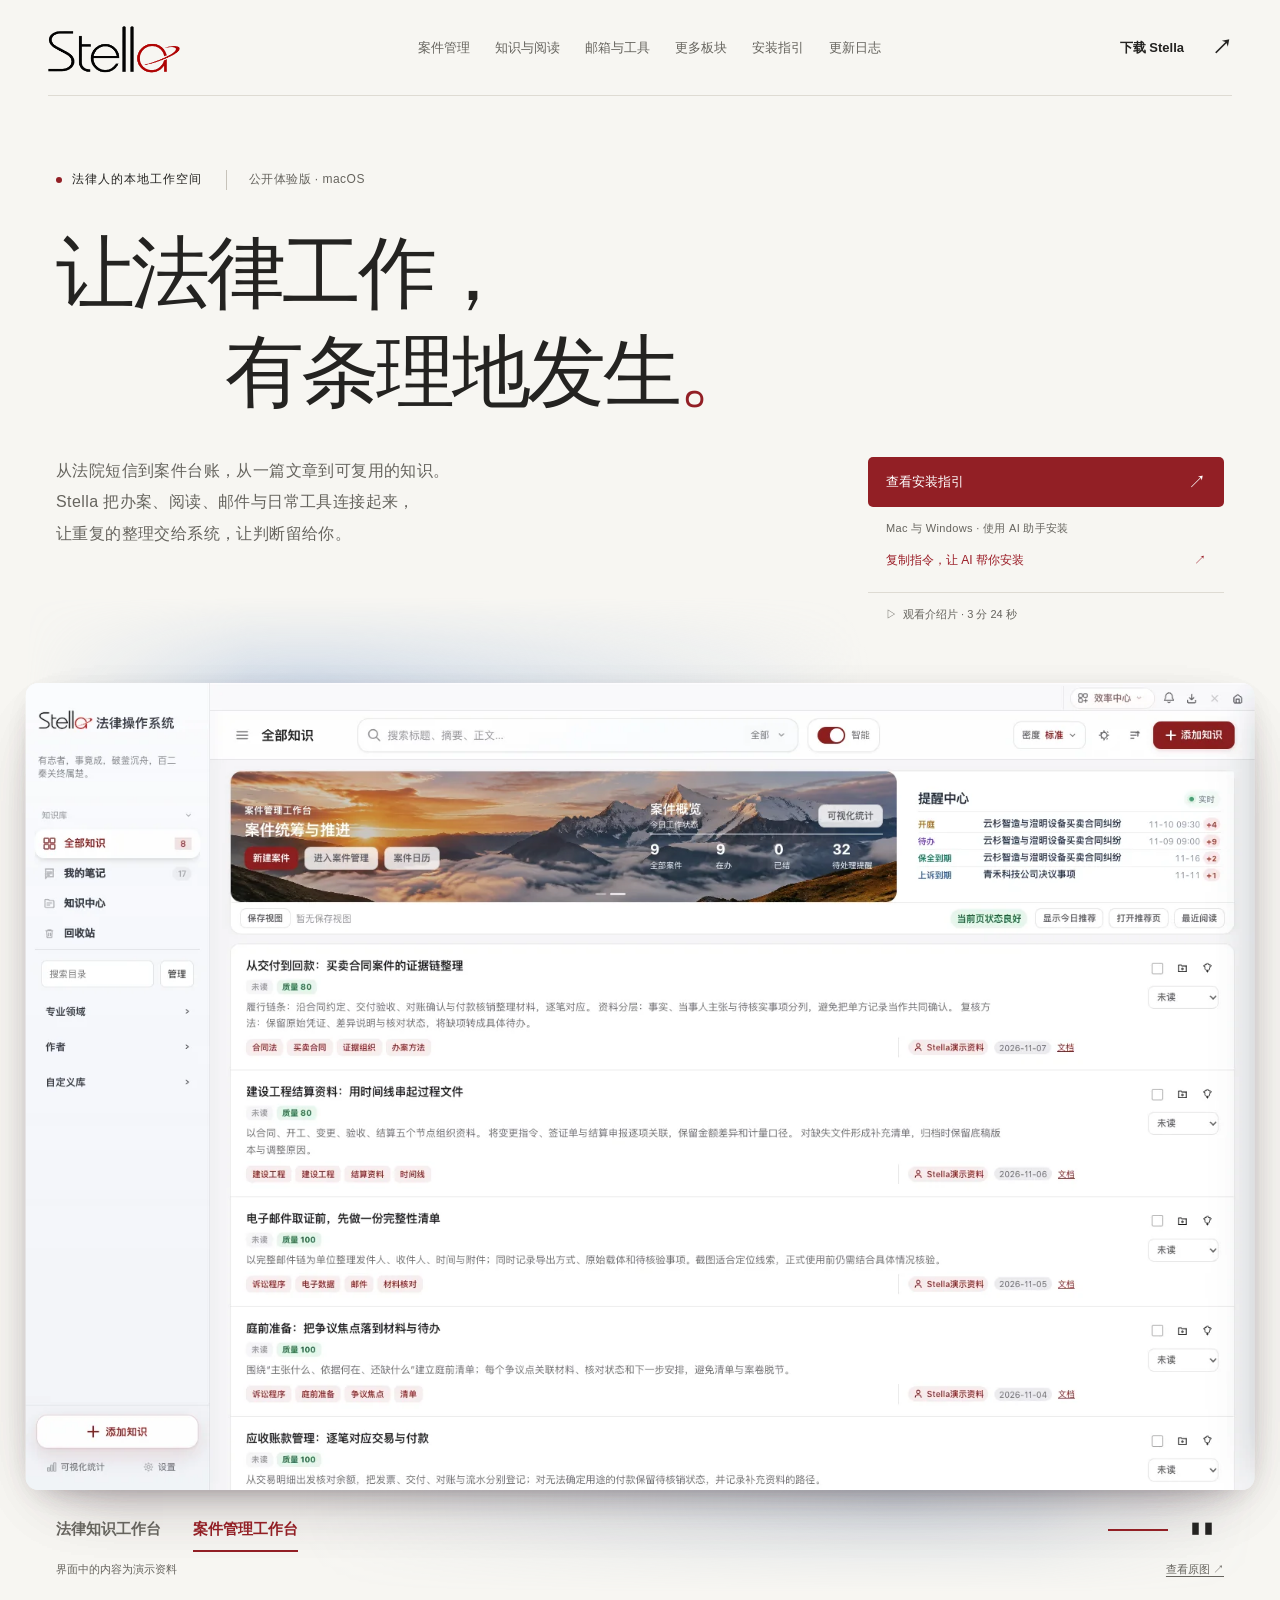
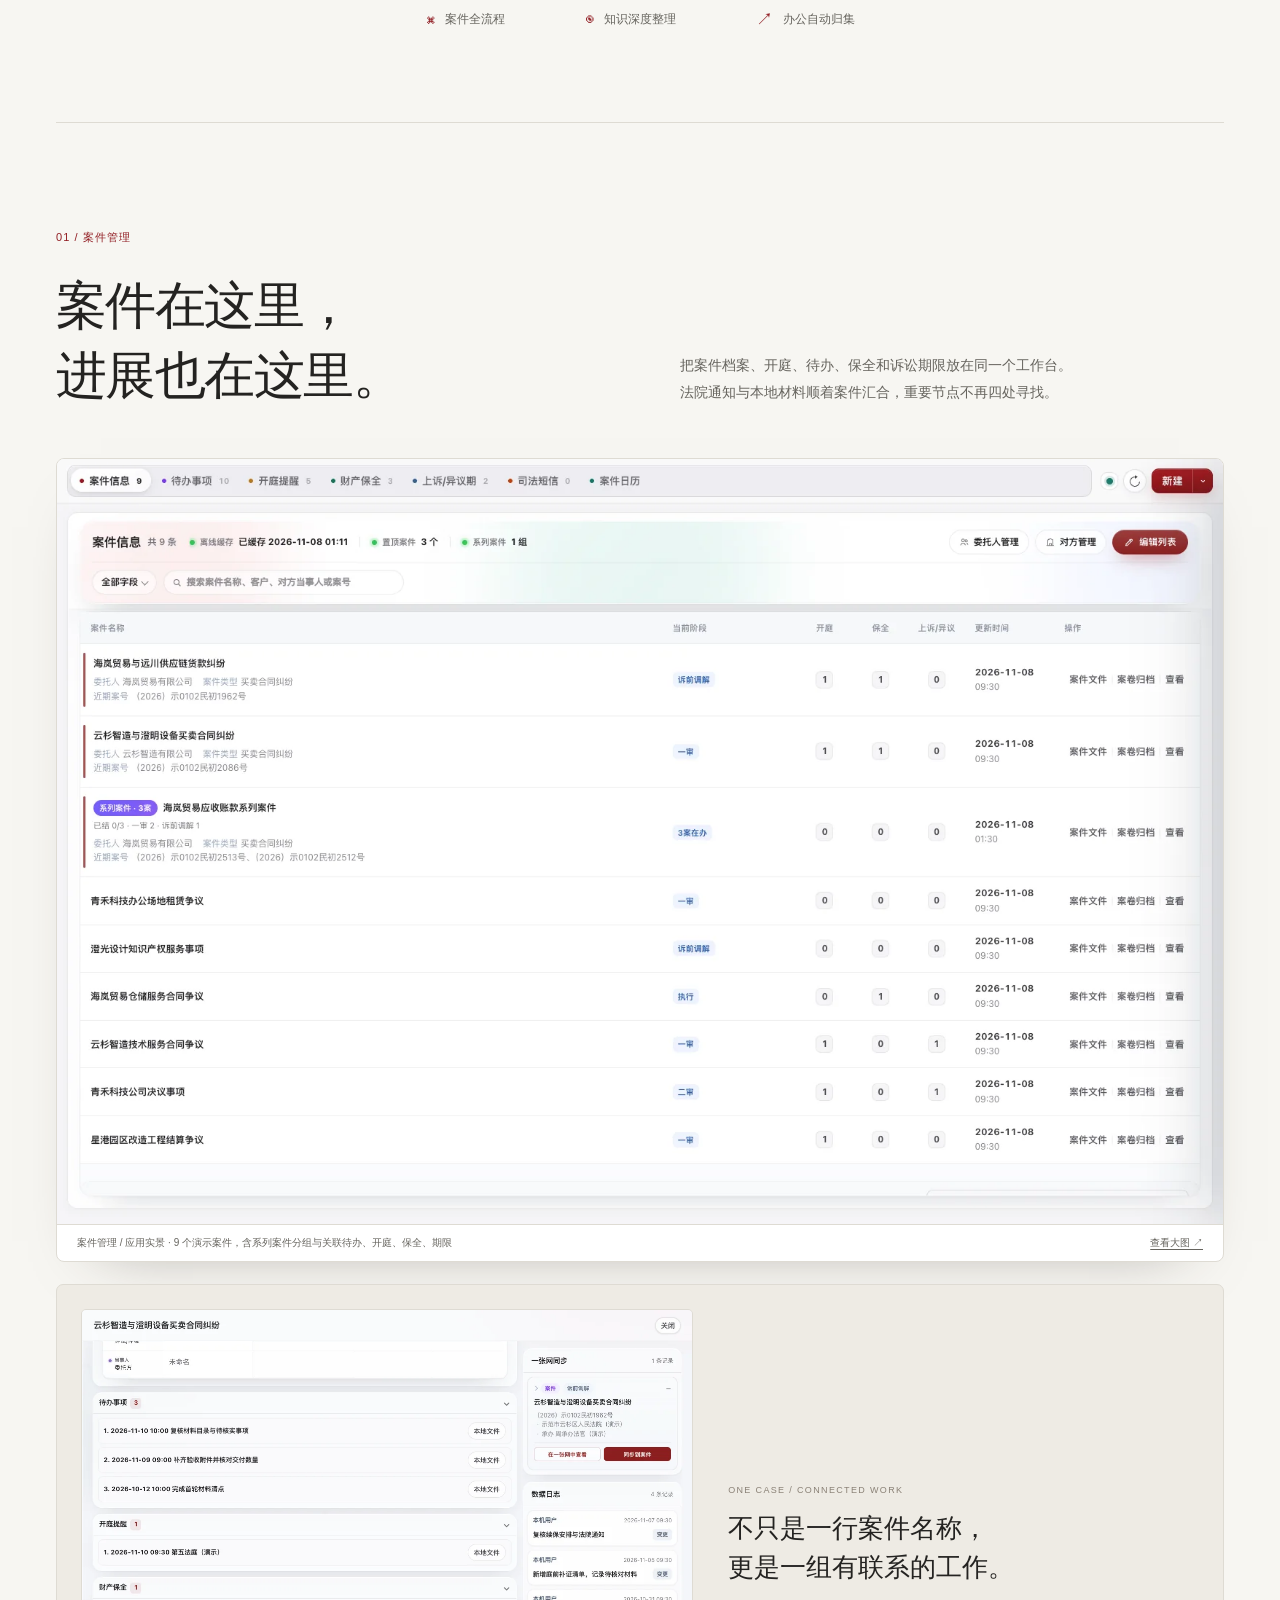
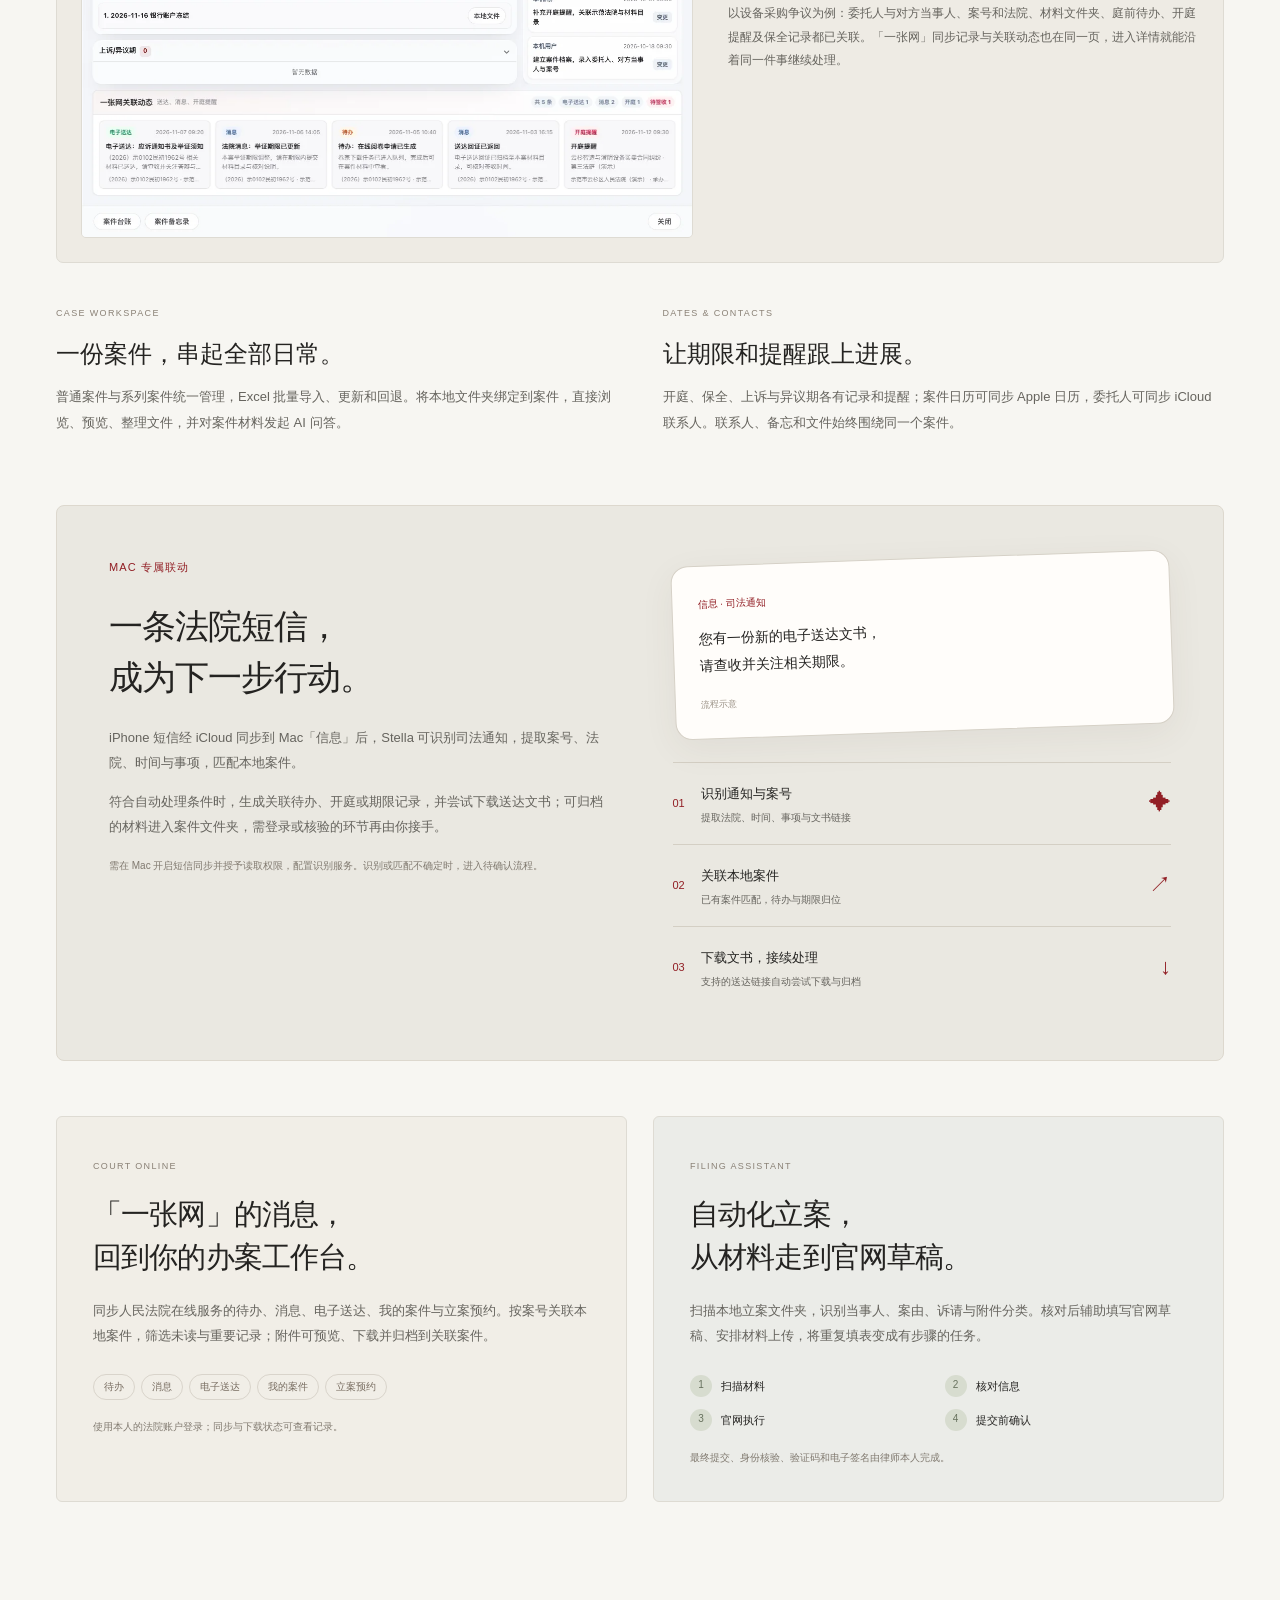
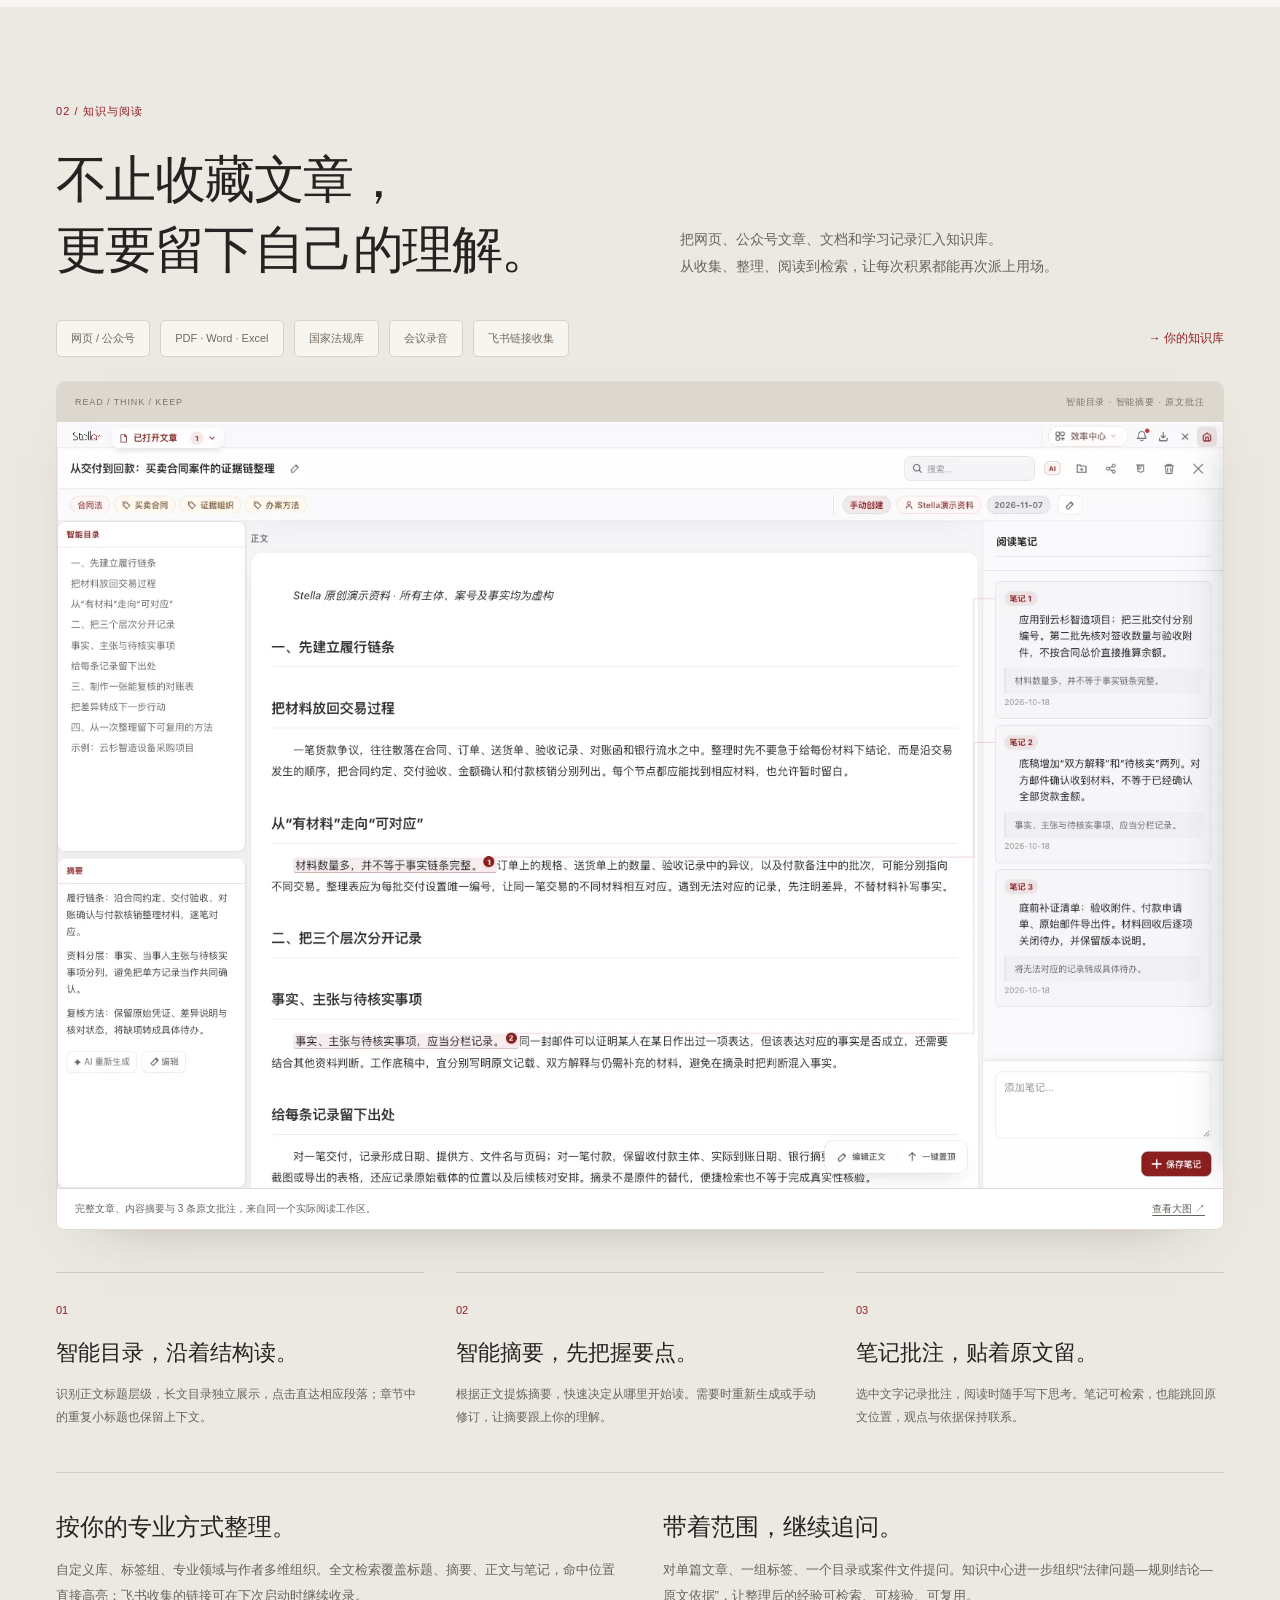
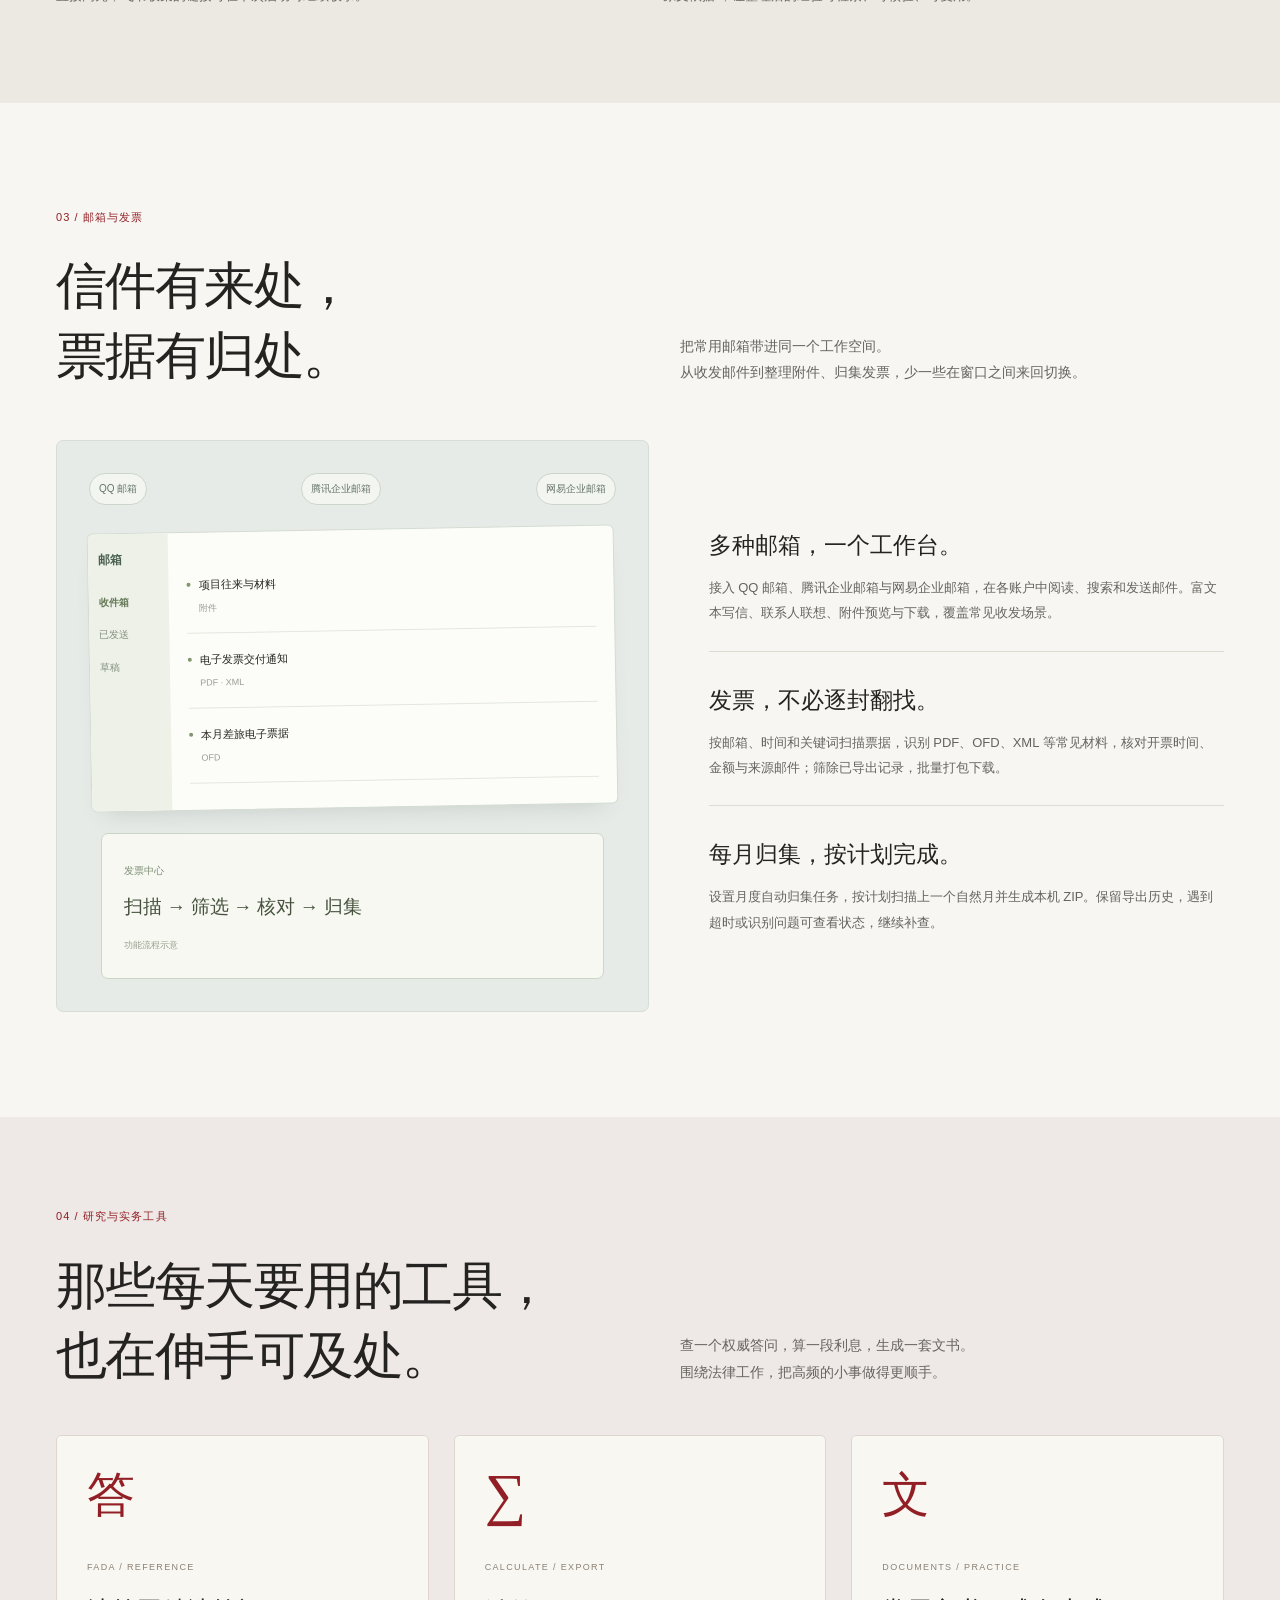
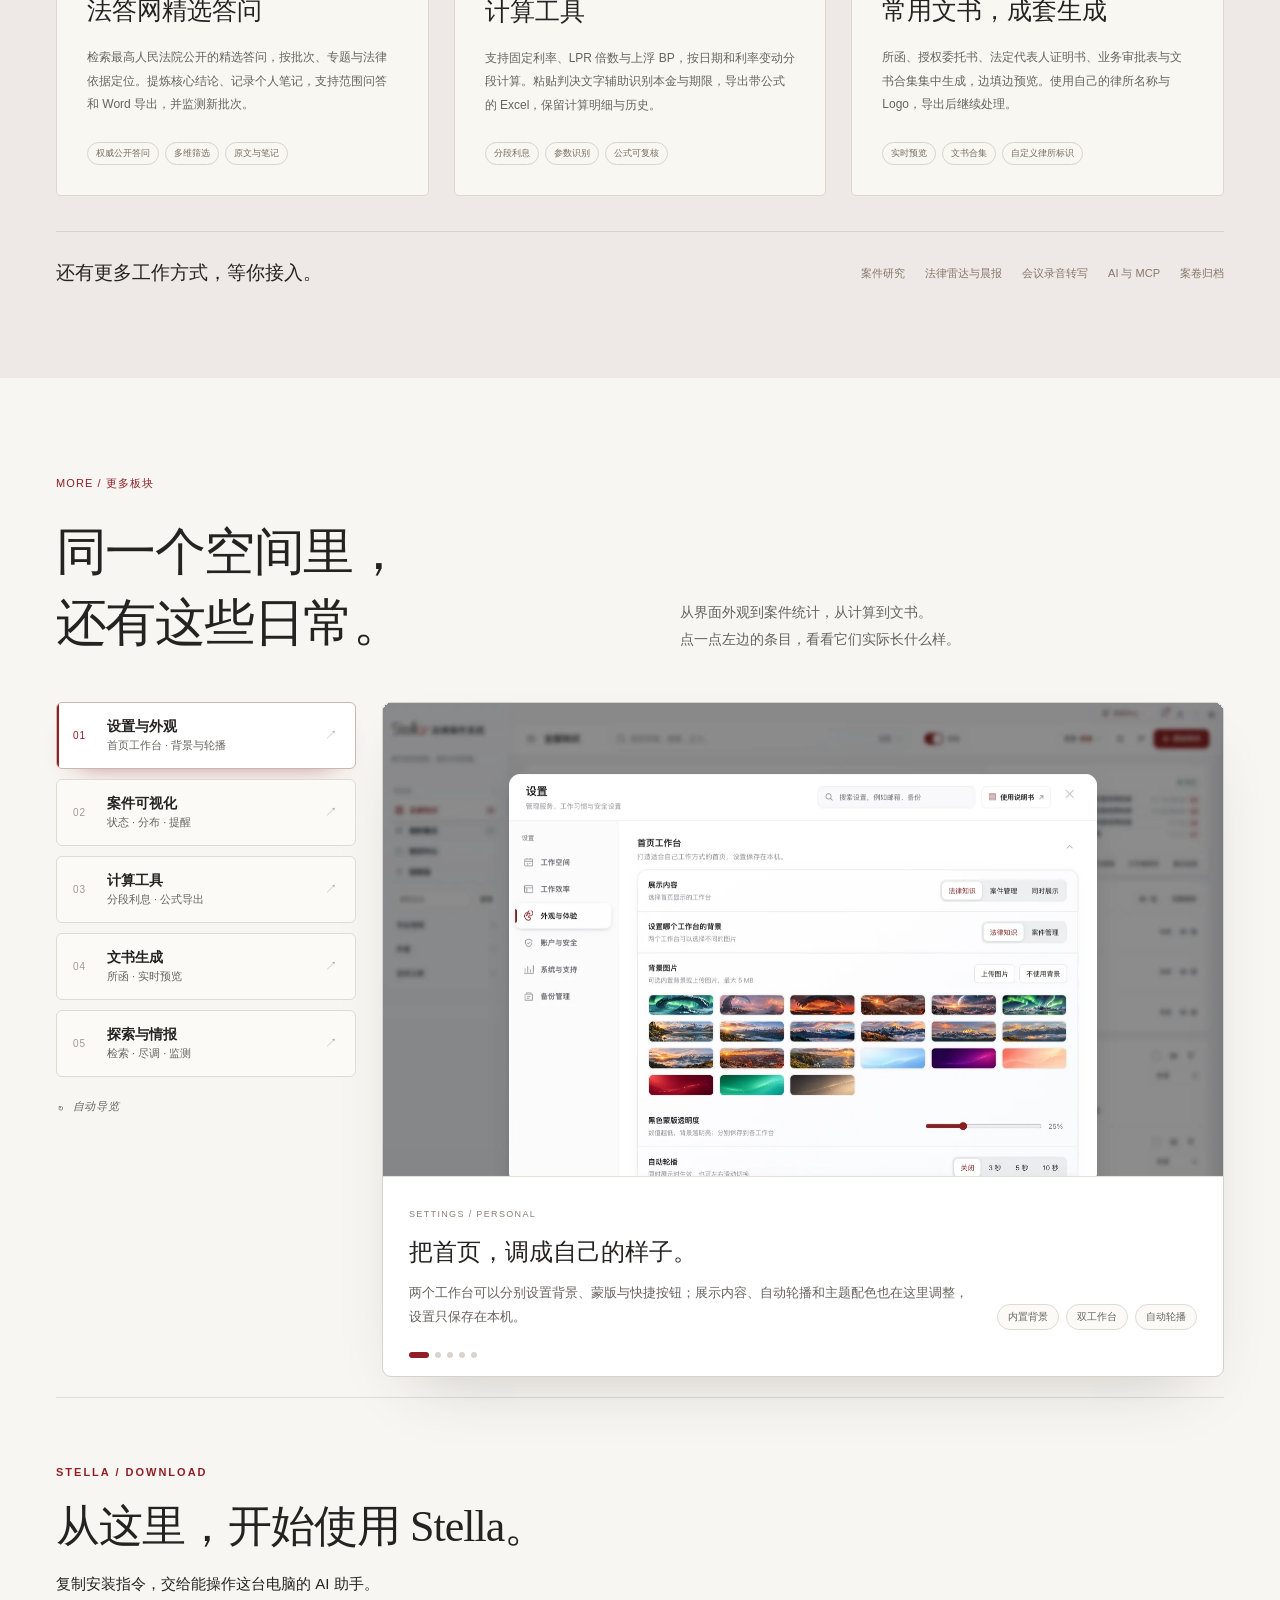
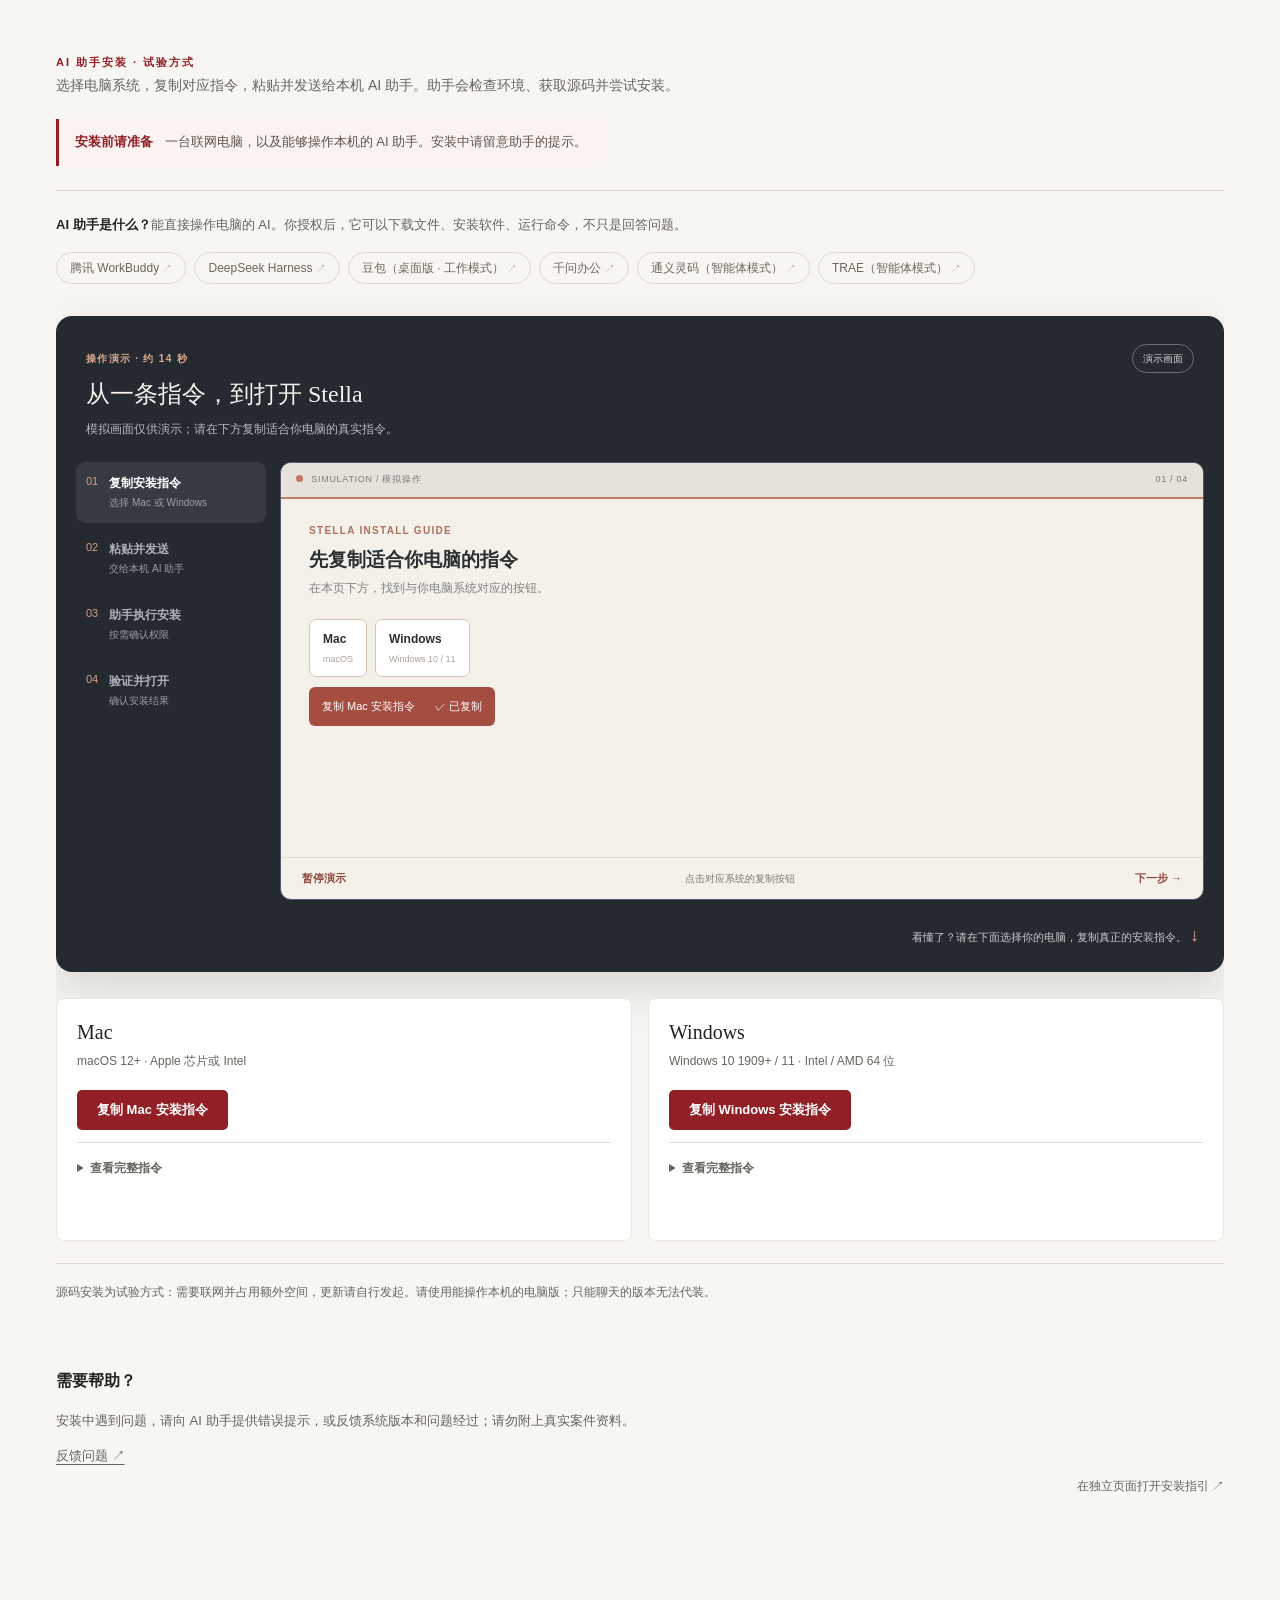
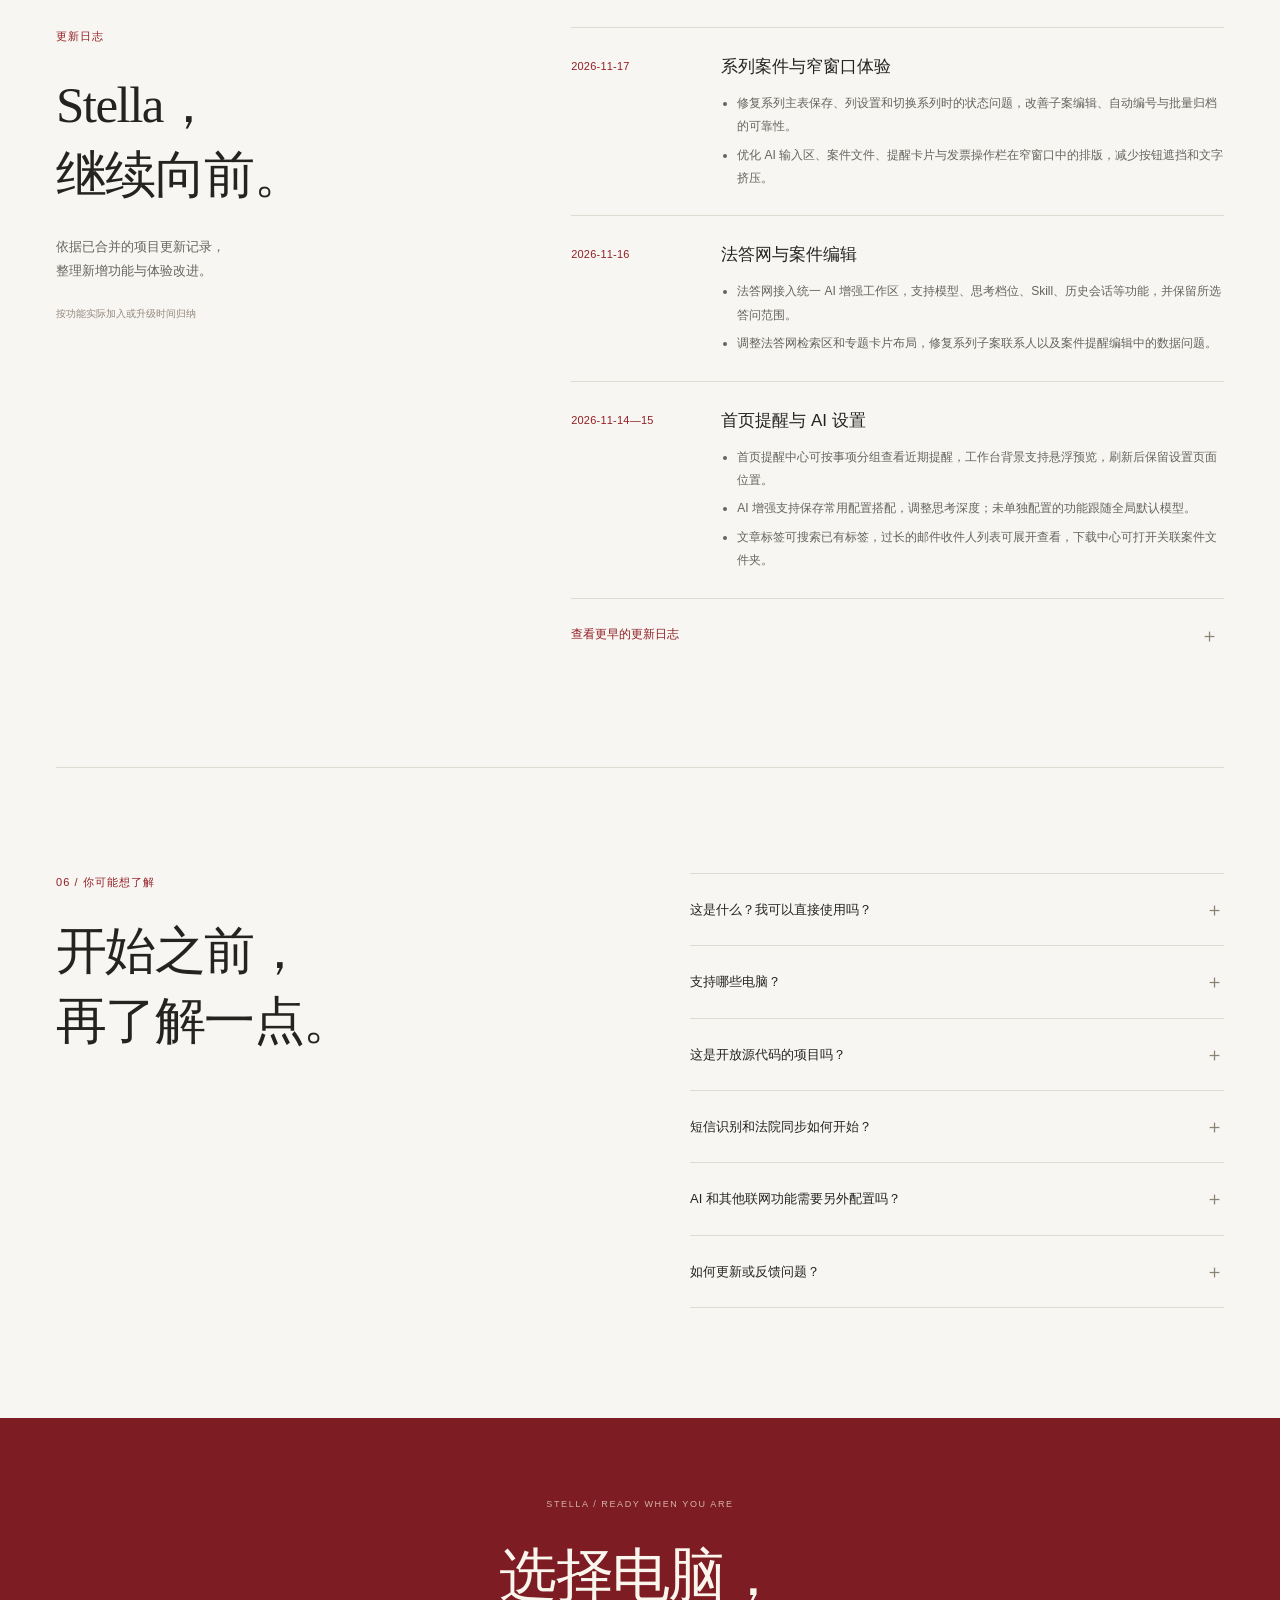
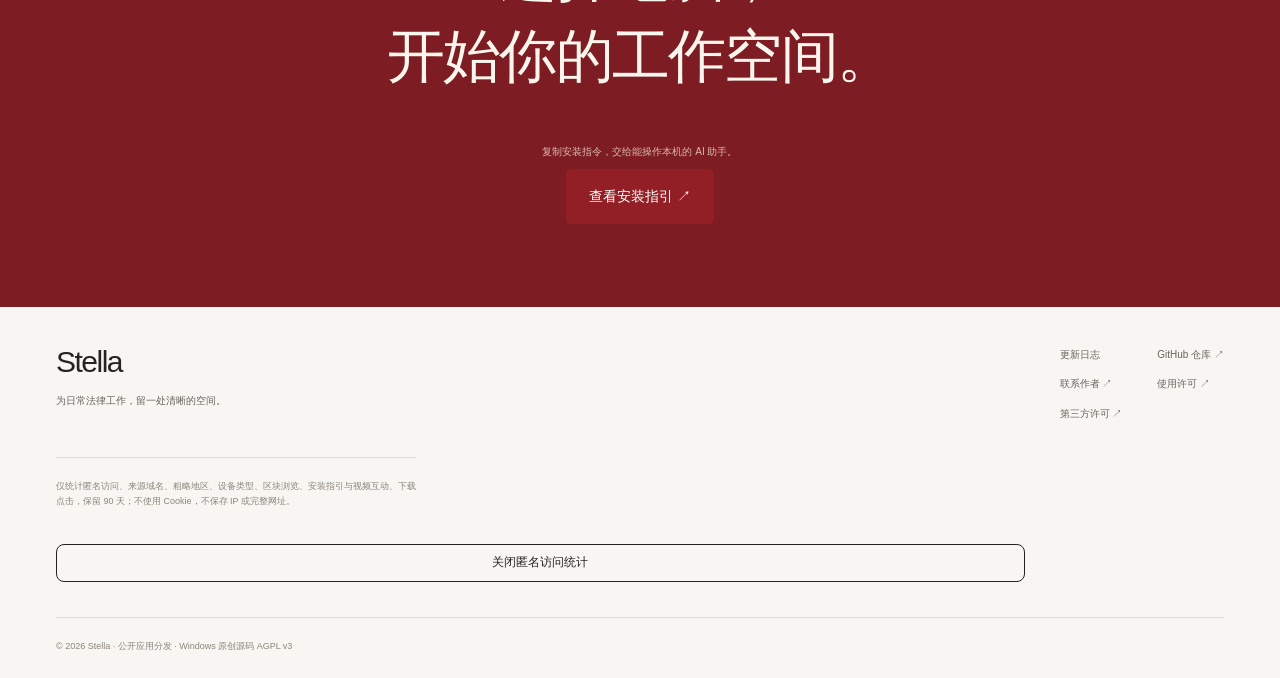
==== commit 55ca6657: "Refine homepage showcase and refresh update history" ====
--- a/docs/index.html
+++ b/docs/index.html
@@ -9,7 +9,7 @@
   <link rel="icon" href="assets/favicon.svg" type="image/svg+xml">
   <link rel="stylesheet" href="styles-20261019-2.css">
   <link rel="stylesheet" href="navigation-20261019.css?v=2">
-  <script src="analytics-20261031.js?v=20261105" defer></script>
+  <script src="analytics-20261031.js?v=20261112" defer></script>
   <script src="site.js?v=20261019-motion2" defer></script>
 
   <link rel="stylesheet" href="downloads-20261021.css?v=offline1">
@@ -18,8 +18,8 @@
 .hero-actions{width:min(356px,100%);min-width:0;display:flex;flex-direction:column;align-items:stretch;gap:0;padding:2px 0 0}.hero-actions .button{width:100%;justify-content:space-between;padding:15px 18px;font-size:13px}.hero-actions .button>span{margin-left:0;font-size:18px}.hero-ai-link{display:flex;width:100%;align-items:center;justify-content:space-between;gap:12px;margin-top:8px;padding:6px 18px;color:#9b1d27;font-size:12px;font-weight:500;text-decoration:none}.hero-ai-link:hover{color:#781920;text-decoration:underline;text-underline-offset:3px}.hero-ai-link:focus-visible{outline:2px solid #9b1d27;outline-offset:3px}.hero-actions .download-meta{margin:12px 18px 0;font-size:11px;line-height:1.7;color:var(--muted)}.hero-quiet-links{display:flex;justify-content:space-between;gap:14px;border-top:1px solid var(--line);padding:12px 18px 0;margin-top:15px}.hero-quiet-links .quiet-link{display:inline-flex;align-items:center;gap:6px;margin:0;font-size:11px}.hero-quiet-links .quiet-link span{margin-left:0}@media(max-width:900px){.hero-bottom{display:block}.hero-actions{width:100%;max-width:420px;margin-top:26px;padding:0}.desktop-break{display:none}}@media(max-width:720px){.hero-actions{margin-top:23px}.hero-quiet-links{flex-wrap:wrap;gap:8px 16px}}
 </style>
 <link rel="stylesheet" href="typography-20261104.css">
-<link rel="stylesheet" href="tour-20261108.css?v=20261108">
-<script src="tour-20261108.js?v=20261108" defer></script>
+<link rel="stylesheet" href="tour-20261108.css?v=workspace-4">
+<script src="tour-20261108.js?v=workspace-4" defer></script>
 <link rel="stylesheet" href="inline-install.css?v=20261111">
 <script defer src="inline-install.js?v=20261111"></script>
 </head>
@@ -37,8 +37,33 @@
   <div class="eyebrow"><span class="status-dot" aria-hidden="true"></span> 法律人的本地工作空间 <span class="edition">公开体验版 · macOS</span></div>
   <h1>让法律工作，<br><span class="hero-second">有条理地发生<span class="period">。</span></span></h1>
   <div class="hero-bottom"><p class="hero-description">从法院短信到案件台账，从一篇文章到可复用的知识。<br>Stella 把办案、阅读、邮件与日常工具连接起来，<br class="desktop-break">让重复的整理交给系统，让判断留给你。</p>
-  <div class="hero-actions"><a class="button primary" data-download href="#install">查看安装指引 <span aria-hidden="true">↗</span></a><p class="download-meta" data-device-note>Mac 与 Windows · 使用 AI 助手安装</p><a class="hero-ai-link" href="#install"><span>复制指令，让 AI 帮你安装</span><span aria-hidden="true">↗</span></a><div class="hero-quiet-links"><a class="quiet-link" href="watch.html"><span aria-hidden="true">▷</span>观看介绍片 · 3 分 24 秒</a><a class="quiet-link" href="https://github.com/liu-zongjin/stella-downloads/releases">GitHub 发布与校验 <span aria-hidden="true">↗</span></a></div></div></div>
-  <div class="workspace-frame" id="workspace"><div class="frame-bar"><div class="window-controls" aria-hidden="true"><i></i><i></i><i></i></div><span>一个工作空间，串起日常工作</span><span class="frame-label">STELLA / WORKSPACE</span></div><div class="wb-carousel" data-wb-carousel aria-roledescription="轮播" aria-label="首页工作台实机演示"><div class="wb-stage"><figure class="wb-slide is-active" data-wb-slide="knowledge" aria-hidden="false"><a class="showcase-image-link" href="assets/stella-workspace-showcase.webp" target="_blank" rel="noopener"><img class="workspace-image" src="assets/stella-workspace-showcase.webp" width="1600" height="1050" alt="法律知识工作台实机界面：金色夕照与海岸悬崖背景，知识沉淀与检索、今日工作快报与提醒中心" fetchpriority="high"></a></figure><figure class="wb-slide" data-wb-slide="case" aria-hidden="true"><a class="showcase-image-link" href="assets/stella-workspace-case.webp" target="_blank" rel="noopener"><img class="workspace-image" src="assets/stella-workspace-case.webp" width="1600" height="1050" loading="lazy" alt="案件管理工作台实机界面：日出星芒与云海雪峰背景，案件统筹与推进、案件概览与提醒中心"></a></figure></div><div class="wb-controls"><div class="wb-tabs" role="tablist" aria-label="切换首页工作台"><button class="wb-tab is-active" type="button" role="tab" aria-selected="true" data-wb-target="knowledge"><span class="wb-tab-index">01</span><span class="wb-tab-copy"><strong>法律知识工作台</strong><small>知识沉淀与检索</small></span></button><button class="wb-tab" type="button" role="tab" aria-selected="false" tabindex="-1" data-wb-target="case"><span class="wb-tab-index">02</span><span class="wb-tab-copy"><strong>案件管理工作台</strong><small>案件统筹与推进</small></span></button></div><div class="wb-auto"><button class="wb-play" type="button" data-wb-toggle aria-label="暂停自动切换" aria-pressed="true">❚❚</button><span class="wb-progress" aria-hidden="true"><i></i></span></div></div></div><div class="image-footnote"><span>两个工作台，一套本地工作空间；点击标签切换，或让它自动轮播。</span><span>界面中的内容为演示资料</span></div></div>
+  <div class="hero-actions"><a class="button primary" data-download href="#install">查看安装指引 <span aria-hidden="true">↗</span></a><p class="download-meta" data-device-note>Mac 与 Windows · 使用 AI 助手安装</p><a class="hero-ai-link" href="#install"><span>复制指令，让 AI 帮你安装</span><span aria-hidden="true">↗</span></a><div class="hero-quiet-links"><a class="quiet-link" href="watch.html"><span aria-hidden="true">▷</span>观看介绍片 · 3 分 24 秒</a></div></div></div>
+  <div class="workspace-showcase" id="workspace">
+    <div class="wb-carousel" data-wb-carousel aria-roledescription="轮播" aria-label="首页工作台实机演示">
+      <a class="wb-stage" data-wb-image href="assets/stella-workspace-showcase.webp" target="_blank" rel="noopener">
+        <figure class="wb-slide is-active" data-wb-slide="knowledge" aria-hidden="false">
+          <img class="workspace-image" src="assets/stella-workspace-showcase.webp" width="1600" height="1050" alt="法律知识工作台实机界面：金色夕照与海岸悬崖背景，知识沉淀与检索、今日工作快报与提醒中心" fetchpriority="high">
+        </figure>
+        <figure class="wb-slide" data-wb-slide="case" aria-hidden="true" inert>
+          <img class="workspace-image" src="assets/stella-workspace-case.webp" width="1600" height="1050" alt="案件管理工作台实机界面：日出星芒与云海雪峰背景，案件统筹与推进、案件概览与提醒中心">
+        </figure>
+      </a>
+      <div class="wb-controls">
+        <div class="wb-tabs" role="tablist" aria-label="切换首页工作台">
+          <button class="wb-tab is-active" type="button" role="tab" aria-selected="true" data-wb-target="knowledge">法律知识工作台</button>
+          <button class="wb-tab" type="button" role="tab" aria-selected="false" tabindex="-1" data-wb-target="case">案件管理工作台</button>
+        </div>
+        <div class="wb-auto">
+          <span class="wb-progress" aria-hidden="true"><i></i></span>
+          <button class="wb-play" type="button" data-wb-toggle aria-label="暂停自动切换" aria-pressed="true">❚❚</button>
+        </div>
+      </div>
+      <div class="wb-caption">
+        <span>界面中的内容为演示资料</span>
+        <a href="assets/stella-workspace-showcase.webp" target="_blank" rel="noopener" data-wb-enlarge>查看原图 <span aria-hidden="true">↗</span></a>
+      </div>
+    </div>
+  </div>
   <div class="principles"><p><span class="tiny-icon" aria-hidden="true">⌘</span> 案件全流程</p><p><span class="tiny-icon" aria-hidden="true">◉</span> 知识深度整理</p><p><span class="tiny-icon" aria-hidden="true">↗</span> 办公自动归集</p></div>
 </section>
 <section class="work-section wrap" id="cases" aria-labelledby="cases-title">
@@ -82,12 +107,19 @@
 </div>
 </section>
 <section class="inline-install wrap" id="install" aria-label="安装指引"><iframe class="inline-install-frame" src="download.html?embedded=1&amp;v=20261119" title="Stella 安装指引" loading="lazy" scrolling="no"></iframe><p class="inline-install-fallback"><a href="download.html">在独立页面打开安装指引 ↗</a></p></section>
-<section class="updates-section wrap" id="updates" aria-labelledby="updates-title"><div class="updates-intro"><p class="eyebrow section-number">更新日志</p><h2 id="updates-title">Stella，<br>继续向前。</h2><p>依据已合并的项目更新记录，<br>整理新增功能与体验改进。</p><span class="updates-scope">按功能实际加入或升级时间归纳</span></div><div class="updates-list"><article class="update-entry"><span class="update-date">2026-11-07</span><div><h3>首页工作台与导航更顺手</h3><ul><li>知识和案件首页工作台支持分别设置背景、蒙版透明度、快捷按钮与轮播，设置页二级类目可折叠、搜索直达。</li><li>侧边栏、顶部工作区、一张网、知识中心和设置分类增加随选中项移动的滑动选中效果；案件可视化改在应用内打开。</li><li>优化案件联系人与备忘的录入、排版和智能分列。</li></ul></div></article><article class="update-entry"><span class="update-date">2026-11-05—06</span><div><h3>系列案件表格与归档</h3><ul><li>系列案件表头与工具栏按用途分组，编辑工具合并为单行，切换编辑时保持表头位置。</li><li>主表支持拖选行列与单元格、复制剪切粘贴、查找替换、多级排序、条件筛选和撤销保护。</li><li>结案确认后可一并归档系列案及在办子案；总列表中系列案与普通案件共用案件文件、案卷归档和查看入口。</li></ul></div></article><article class="update-entry"><span class="update-date">2026-11-05</span><div><h3>使用统计与下载体验</h3><ul><li>源码安装及客户端默认上报基础使用统计，首次运行不再弹出授权提示；仍可在设置中关闭，并保留已有关闭选择。</li><li>网络失败改为有上限的延后重试；官网区分点击复制与确认复制成功，补计仅互动访客。</li><li>首页下载入口文案统一，下载页按设备给出更清晰的安装选择，并优先展示「复制指令让 AI 帮你安装」；长文案换行与排版同步优化。</li></ul></div></article><article class="update-entry"><span class="update-date">2026-11-01—04</span><div><h3>公开类案检索与案件资料整理</h3><ul><li>新增不依赖专业法律数据库的公开互联网类案检索：按问题拆分事实路径、动态补检，分别核对必要事实与法院实质理由；部分相关案例说明证明缺口。</li><li>案件详情「联系与备忘」改为可编辑表格，支持搜索、置顶、拖动排序、单位候选与 AI 智能分列；材料识别到多个案号时逐行核对。</li><li>司法短信最多可设置三个收件手机号，法院要求核验时按后四位顺序尝试并提示结果；AI API 管理加入服务商接入指引。</li></ul></div></article><article class="update-entry"><span class="update-date">2026-10-31</span><div><h3>复制指令，让 AI 帮你安装</h3><ul><li>Mac 和 Windows 新增源码安装指引：复制对应指令，交给支持本机操作的 AI 助手检查环境、安装并打开客户端。</li><li>源码版可按指引获取 GitHub 主分支的更新，无需重新下载安装包；更新需由用户发起。</li></ul></div></article><article class="update-entry"><span class="update-date">2026-10-29—30</span><div><h3>AI 对话、文档辅助与源码客户端</h3><ul><li>复杂提问先做限时任务理解，针对明确要点补充检索并检查回答是否遗漏；进度窗口按实际事件展示检索、生成与检查。</li><li>文件报告按分类分别检索，单类失败不阻断其他类别；新增文书生成辅助与对话保存改进。</li><li>设置页增加关键词搜索与使用说明入口；Windows 源码客户端支持依赖检查、桌面入口与保留资料的更新。</li></ul></div></article><article class="update-entry"><span class="update-date">2026-10-28</span><div><h3>智能立案、AI 阅读与知识表格</h3><ul><li>新建案件可绑定文件夹并选择材料，由 AI 提出确认问题；识别结果可修改后再带入立案信息，并可结合工商信息完善当事人资料。修复新建对方当事人档案时报错的问题。</li><li>优化 AI 增强对文档和图像的读取、请求预算与对话可靠性；AI 接口管理新增智能立案配置。</li><li>知识文章支持电子表格与表格编辑；系列案件更新后刷新排序和活动时间。</li><li>完善待办与开庭提醒、文字识别设置和页面交互；Mac 匿名统计在同意后首次发送，之后每六小时最多发送一次。</li></ul></div></article><article class="update-entry"><span class="update-date">2026-10-25—27</span><div><h3>系列案件、待办与提醒更顺手</h3><ul><li>完善系列子案表格定位、内容保存和案号记录处理，保留编辑状态与未保存内容。</li><li>待办事项可独立创建，日历提醒规则可按需设置；支持从选中文字识别提醒草稿。</li><li>新增文字识别设置与识别测试，修复选中文字菜单和案件提醒筛选、排序问题。</li></ul></div></article><article class="update-entry"><span class="update-date">2026-10-23</span><div><h3>Windows 安装进度更清晰</h3><ul><li>分开展示下载、校验与启动，显示实际进度、下载速度及当前阶段预计剩余时间。</li><li>减少重复校验读盘，下载过慢时自动重连，支持经过签名验证的备用源机制。</li><li>修复法院附件保存失败的一个兼容性问题；新增可随时关闭的匿名统计，授权后每六小时最多上报一次。</li></ul></div></article><article class="update-entry"><span class="update-date">2026-10-21</span><div><h3>法答网恢复可用，补齐双平台体验</h3><ul><li>修复法答网打开空白，内置公开问答支持离线检索、个人笔记与 Word 导出。</li><li>修复邮箱附件和发票导出的保存问题，改善 PDF、旧版 Excel 和文字识别的可用性。</li><li>新增 Intel Mac 版本，并补充常用 Windows 10 的 64 位系统兼容支持。</li></ul></div></article><article class="update-entry"><span class="update-date">2026-10-20</span><div><h3>邮箱、开庭提醒与工作空间设置</h3><ul><li>邮箱配置集中管理，支持企业微信／腾讯企业邮箱、网易企业邮箱和 QQ 邮箱；切回邮箱时自动检查新邮件并保留滚动位置。</li><li>开庭提醒自动将案号及受理机构合并到关联案件，同一案号自动去重。</li><li>统一用户名、律所名称、Logo、文号和联系方式，文书预览与导出共用设置。</li><li>新增系统消息入口、自定义 AI 接口接入指引；Windows 支持司法短信文本和截图确认导入。</li><li>储存管理展示临时文件用途和清理影响，按选择并确认后清理。</li></ul></div></article><article class="update-entry"><span class="update-date">2026-10-19</span><div><h3>下载中心与存储管理升级</h3><ul><li>下载中心补齐各类导出与本地案卷产物，支持按文件大小排序，以及大小范围、下载或生成日期筛选。</li><li>一键检查失效记录，支持批量移除记录；勾选现有文件并确认后，可移到系统废纸篓。</li><li>新增分组侧栏、磨砂工具栏和按需展开的筛选区，优化深浅色界面；操作按钮直接写明目标页面和具体动作。</li><li>存储管理展示可搜索的导出文件明细、路径、用途和时间，支持导出完整清单及勾选确认清理。</li><li>修复直接导出漏记、筛选更新、历史记录导入和取消保存状态等问题。</li></ul></div></article><article class="update-entry"><span class="update-date">2026-10-18</span><div><h3>文书品牌与工作空间偏好</h3><ul><li>文书生成支持自己的律所名称与 Logo。</li><li>用户名可编辑、可隐藏；侧边栏问候语可按需开启。</li></ul></div></article><article class="update-entry"><span class="update-date">2026-10-16</span><div><h3>案件记录与 AI 对话继续衔接</h3><ul><li>备忘录和台账可添加多个附件，绑定本地文件或文件夹。</li><li>回答生成期间可切换或新建对话，各自保留草稿和进度。</li></ul></div></article><article class="update-entry"><span class="update-date">2026-10-14—15</span><div><h3>从材料到可复核的办案成果</h3><ul><li>新增事实核对、案件时间轴和证据编排，支持人工确认后导出。</li><li>案件关联知识展示论证用途、适用边界和两侧原文，支持研究报告与核验底稿。</li></ul></div></article><article class="update-entry"><span class="update-date">2026-10-12—13</span><div><h3>围绕案件安排工作、归集材料</h3><ul><li>案件 AI 支持案件聚焦与待办草稿；长期记忆可查看、编辑和停用。</li><li>下载中心集中展示进度、来源、案件与保存位置；事项可独立绑定本地材料。</li></ul></div></article><details class="updates-history"><summary>查看更早的更新日志 <span aria-hidden="true">＋</span></summary><article class="update-entry"><span class="update-date">2026-10-08</span><div><h3>在线阅卷与卷宗下载</h3><ul><li>一张网新增在线阅卷与卷宗下载任务，集中查看材料获取进度，并衔接后续案件工作。</li></ul></div></article><article class="update-entry"><span class="update-date">2026-10-06</span><div><h3>知识文章按专业领域整理</h3><ul><li>引入专业分类体系，支持按文章内容整理专业领域，并保留人工修正入口。</li></ul></div></article><article class="update-entry"><span class="update-date">2026-10-01</span><div><h3>案卷归档与工作空间管理</h3><ul><li>案卷工作台衔接材料分类、清单保存与电子案卷生成，导出保留版本。</li><li>效率中心入口可移动和编辑；设置支持自动备份计划与备份文件管理。</li></ul></div></article><article class="update-entry"><span class="update-date">2026-09-17—24</span><div><h3>邮箱、系列案件与资料流转</h3><ul><li>接入网易企业邮箱，补充云附件与大附件处理。</li><li>系列案件支持 Excel 更新核对与回退；案件文件可管理 Finder 标签颜色。</li></ul></div></article><article class="update-entry"><span class="update-date">2026-09-11—12</span><div><h3>知识整理与复习工作流</h3><ul><li>标签编辑集中管理自定义库、专业领域与作者。</li><li>知识中心完善查询、复习和治理流程，衔接规则结论与原文依据。</li></ul></div></article><article class="update-entry"><span class="update-date">2026-08-27</span><div><h3>一张网工作台</h3><ul><li>集中查看法院账户的待办、消息、电子送达、我的案件与立案预约。</li><li>官网记录可关联本地案件，电子送达附件支持预览、下载和归档。</li></ul></div></article><article class="update-entry"><span class="update-date">2026-08-24</span><div><h3>邮箱与发票中心</h3><ul><li>QQ 邮箱、腾讯企业邮箱进入效率中心，支持收发邮件与附件处理。</li><li>发票中心支持票据扫描、筛选、批量下载及按月自动归集。</li></ul></div></article><article class="update-entry"><span class="update-date">2026-08-17</span><div><h3>录音转写与外部知识连接</h3><ul><li>录音工作台支持实时录音、音频上传与历史记录，转写和纪要可保存到知识库。</li><li>新增夸克网盘 MCP 来源与 Skill 管理入口。</li></ul></div></article></details></div></section>
+<section class="updates-section wrap" id="updates" aria-labelledby="updates-title"><div class="updates-intro"><p class="eyebrow section-number">更新日志</p><h2 id="updates-title">Stella，<br>继续向前。</h2><p>依据已合并的项目更新记录，<br>整理新增功能与体验改进。</p><span class="updates-scope">按功能实际加入或升级时间归纳</span></div><div class="updates-list"><article class="update-entry"><span class="update-date">2026-11-17</span><div><h3>系列案件与窄窗口体验</h3><ul><li>修复系列主表保存、列设置和切换系列时的状态问题，改善子案编辑、自动编号与批量归档的可靠性。</li><li>优化 AI 输入区、案件文件、提醒卡片与发票操作栏在窄窗口中的排版，减少按钮遮挡和文字挤压。</li></ul></div></article>
+<article class="update-entry"><span class="update-date">2026-11-16</span><div><h3>法答网与案件编辑</h3><ul><li>法答网接入统一 AI 增强工作区，支持模型、思考档位、Skill、历史会话等功能，并保留所选答问范围。</li><li>调整法答网检索区和专题卡片布局，修复系列子案联系人以及案件提醒编辑中的数据问题。</li></ul></div></article>
+<article class="update-entry"><span class="update-date">2026-11-14—15</span><div><h3>首页提醒与 AI 设置</h3><ul><li>首页提醒中心可按事项分组查看近期提醒，工作台背景支持悬浮预览，刷新后保留设置页面位置。</li><li>AI 增强支持保存常用配置搭配，调整思考深度；未单独配置的功能跟随全局默认模型。</li><li>文章标签可搜索已有标签，过长的邮件收件人列表可展开查看，下载中心可打开关联案件文件夹。</li></ul></div></article>
+<details class="updates-history"><summary>查看更早的更新日志 <span aria-hidden="true">＋</span></summary><article class="update-entry"><span class="update-date">2026-11-12—13</span><div><h3>AI 思考深度与设置整理</h3><ul><li>DeepSeek 模型增加思考深度选项，设置目录重新整理，自动备份计划支持关闭和重新开启。</li><li>修复快捷键批量替换和联系与备忘区域的显示问题。</li></ul></div></article>
+<article class="update-entry"><span class="update-date">2026-11-09—11</span><div><h3>公开类案与知识阅读</h3><ul><li>公开类案检索扩展候选来源，并对裁判原文和遗漏候选进行补充核验；可提交公开裁判链接供读取核验。</li><li>文章阅读新增 AI 排版预览和确认替换，保留正文、笔记与高亮。案件备忘录和台账支持同步为待办。</li><li>优化联系人智能分列预览、司法短信文书签收回执及邮件成员标注。</li></ul></div></article>
+<article class="update-entry"><span class="update-date">2026-11-07</span><div><h3>首页工作台与导航更顺手</h3><ul><li>知识和案件首页工作台支持分别设置背景、蒙版透明度、快捷按钮与轮播，设置页二级类目可折叠、搜索直达。</li><li>侧边栏、顶部工作区、一张网、知识中心和设置分类增加随选中项移动的滑动选中效果；案件可视化改在应用内打开。</li><li>优化案件联系人与备忘的录入、排版和智能分列。</li></ul></div></article><article class="update-entry"><span class="update-date">2026-11-05—06</span><div><h3>系列案件表格与归档</h3><ul><li>系列案件表头与工具栏按用途分组，编辑工具合并为单行，切换编辑时保持表头位置。</li><li>主表支持拖选行列与单元格、复制剪切粘贴、查找替换、多级排序、条件筛选和撤销保护。</li><li>结案确认后可一并归档系列案及在办子案；总列表中系列案与普通案件共用案件文件、案卷归档和查看入口。</li></ul></div></article><article class="update-entry"><span class="update-date">2026-11-05</span><div><h3>使用统计与下载体验</h3><ul><li>源码安装及客户端默认上报基础使用统计，首次运行不再弹出授权提示；仍可在设置中关闭，并保留已有关闭选择。</li><li>网络失败改为有上限的延后重试；官网区分点击复制与确认复制成功，补计仅互动访客。</li><li>首页下载入口文案统一，下载页按设备给出更清晰的安装选择，并优先展示「复制指令让 AI 帮你安装」；长文案换行与排版同步优化。</li></ul></div></article>
+
+<article class="update-entry"><span class="update-date">2026-11-01—04</span><div><h3>公开类案检索与案件资料整理</h3><ul><li>新增不依赖专业法律数据库的公开互联网类案检索：按问题拆分事实路径、动态补检，分别核对必要事实与法院实质理由；部分相关案例说明证明缺口。</li><li>案件详情「联系与备忘」改为可编辑表格，支持搜索、置顶、拖动排序、单位候选与 AI 智能分列；材料识别到多个案号时逐行核对。</li><li>司法短信最多可设置三个收件手机号，法院要求核验时按后四位顺序尝试并提示结果；AI API 管理加入服务商接入指引。</li></ul></div></article><article class="update-entry"><span class="update-date">2026-10-31</span><div><h3>复制指令，让 AI 帮你安装</h3><ul><li>Mac 和 Windows 新增源码安装指引：复制对应指令，交给支持本机操作的 AI 助手检查环境、安装并打开客户端。</li><li>源码版可按指引获取 GitHub 主分支的更新，无需重新下载安装包；更新需由用户发起。</li></ul></div></article><article class="update-entry"><span class="update-date">2026-10-29—30</span><div><h3>AI 对话、文档辅助与源码客户端</h3><ul><li>复杂提问先做限时任务理解，针对明确要点补充检索并检查回答是否遗漏；进度窗口按实际事件展示检索、生成与检查。</li><li>文件报告按分类分别检索，单类失败不阻断其他类别；新增文书生成辅助与对话保存改进。</li><li>设置页增加关键词搜索与使用说明入口；Windows 源码客户端支持依赖检查、桌面入口与保留资料的更新。</li></ul></div></article><article class="update-entry"><span class="update-date">2026-10-28</span><div><h3>智能立案、AI 阅读与知识表格</h3><ul><li>新建案件可绑定文件夹并选择材料，由 AI 提出确认问题；识别结果可修改后再带入立案信息，并可结合工商信息完善当事人资料。修复新建对方当事人档案时报错的问题。</li><li>优化 AI 增强对文档和图像的读取、请求预算与对话可靠性；AI 接口管理新增智能立案配置。</li><li>知识文章支持电子表格与表格编辑；系列案件更新后刷新排序和活动时间。</li><li>完善待办与开庭提醒、文字识别设置和页面交互；Mac 匿名统计在同意后首次发送，之后每六小时最多发送一次。</li></ul></div></article><article class="update-entry"><span class="update-date">2026-10-25—27</span><div><h3>系列案件、待办与提醒更顺手</h3><ul><li>完善系列子案表格定位、内容保存和案号记录处理，保留编辑状态与未保存内容。</li><li>待办事项可独立创建，日历提醒规则可按需设置；支持从选中文字识别提醒草稿。</li><li>新增文字识别设置与识别测试，修复选中文字菜单和案件提醒筛选、排序问题。</li></ul></div></article><article class="update-entry"><span class="update-date">2026-10-23</span><div><h3>Windows 安装进度更清晰</h3><ul><li>分开展示下载、校验与启动，显示实际进度、下载速度及当前阶段预计剩余时间。</li><li>减少重复校验读盘，下载过慢时自动重连，支持经过签名验证的备用源机制。</li><li>修复法院附件保存失败的一个兼容性问题；新增可随时关闭的匿名统计，授权后每六小时最多上报一次。</li></ul></div></article><article class="update-entry"><span class="update-date">2026-10-21</span><div><h3>法答网恢复可用，补齐双平台体验</h3><ul><li>修复法答网打开空白，内置公开问答支持离线检索、个人笔记与 Word 导出。</li><li>修复邮箱附件和发票导出的保存问题，改善 PDF、旧版 Excel 和文字识别的可用性。</li><li>新增 Intel Mac 版本，并补充常用 Windows 10 的 64 位系统兼容支持。</li></ul></div></article><article class="update-entry"><span class="update-date">2026-10-20</span><div><h3>邮箱、开庭提醒与工作空间设置</h3><ul><li>邮箱配置集中管理，支持企业微信／腾讯企业邮箱、网易企业邮箱和 QQ 邮箱；切回邮箱时自动检查新邮件并保留滚动位置。</li><li>开庭提醒自动将案号及受理机构合并到关联案件，同一案号自动去重。</li><li>统一用户名、律所名称、Logo、文号和联系方式，文书预览与导出共用设置。</li><li>新增系统消息入口、自定义 AI 接口接入指引；Windows 支持司法短信文本和截图确认导入。</li><li>储存管理展示临时文件用途和清理影响，按选择并确认后清理。</li></ul></div></article><article class="update-entry"><span class="update-date">2026-10-19</span><div><h3>下载中心与存储管理升级</h3><ul><li>下载中心补齐各类导出与本地案卷产物，支持按文件大小排序，以及大小范围、下载或生成日期筛选。</li><li>一键检查失效记录，支持批量移除记录；勾选现有文件并确认后，可移到系统废纸篓。</li><li>新增分组侧栏、磨砂工具栏和按需展开的筛选区，优化深浅色界面；操作按钮直接写明目标页面和具体动作。</li><li>存储管理展示可搜索的导出文件明细、路径、用途和时间，支持导出完整清单及勾选确认清理。</li><li>修复直接导出漏记、筛选更新、历史记录导入和取消保存状态等问题。</li></ul></div></article><article class="update-entry"><span class="update-date">2026-10-18</span><div><h3>文书品牌与工作空间偏好</h3><ul><li>文书生成支持自己的律所名称与 Logo。</li><li>用户名可编辑、可隐藏；侧边栏问候语可按需开启。</li></ul></div></article><article class="update-entry"><span class="update-date">2026-10-16</span><div><h3>案件记录与 AI 对话继续衔接</h3><ul><li>备忘录和台账可添加多个附件，绑定本地文件或文件夹。</li><li>回答生成期间可切换或新建对话，各自保留草稿和进度。</li></ul></div></article><article class="update-entry"><span class="update-date">2026-10-14—15</span><div><h3>从材料到可复核的办案成果</h3><ul><li>新增事实核对、案件时间轴和证据编排，支持人工确认后导出。</li><li>案件关联知识展示论证用途、适用边界和两侧原文，支持研究报告与核验底稿。</li></ul></div></article><article class="update-entry"><span class="update-date">2026-10-12—13</span><div><h3>围绕案件安排工作、归集材料</h3><ul><li>案件 AI 支持案件聚焦与待办草稿；长期记忆可查看、编辑和停用。</li><li>下载中心集中展示进度、来源、案件与保存位置；事项可独立绑定本地材料。</li></ul></div></article><article class="update-entry"><span class="update-date">2026-10-08</span><div><h3>在线阅卷与卷宗下载</h3><ul><li>一张网新增在线阅卷与卷宗下载任务，集中查看材料获取进度，并衔接后续案件工作。</li></ul></div></article><article class="update-entry"><span class="update-date">2026-10-06</span><div><h3>知识文章按专业领域整理</h3><ul><li>引入专业分类体系，支持按文章内容整理专业领域，并保留人工修正入口。</li></ul></div></article><article class="update-entry"><span class="update-date">2026-10-01</span><div><h3>案卷归档与工作空间管理</h3><ul><li>案卷工作台衔接材料分类、清单保存与电子案卷生成，导出保留版本。</li><li>效率中心入口可移动和编辑；设置支持自动备份计划与备份文件管理。</li></ul></div></article><article class="update-entry"><span class="update-date">2026-09-17—24</span><div><h3>邮箱、系列案件与资料流转</h3><ul><li>接入网易企业邮箱，补充云附件与大附件处理。</li><li>系列案件支持 Excel 更新核对与回退；案件文件可管理 Finder 标签颜色。</li></ul></div></article><article class="update-entry"><span class="update-date">2026-09-11—12</span><div><h3>知识整理与复习工作流</h3><ul><li>标签编辑集中管理自定义库、专业领域与作者。</li><li>知识中心完善查询、复习和治理流程，衔接规则结论与原文依据。</li></ul></div></article><article class="update-entry"><span class="update-date">2026-08-27</span><div><h3>一张网工作台</h3><ul><li>集中查看法院账户的待办、消息、电子送达、我的案件与立案预约。</li><li>官网记录可关联本地案件，电子送达附件支持预览、下载和归档。</li></ul></div></article><article class="update-entry"><span class="update-date">2026-08-24</span><div><h3>邮箱与发票中心</h3><ul><li>QQ 邮箱、腾讯企业邮箱进入效率中心，支持收发邮件与附件处理。</li><li>发票中心支持票据扫描、筛选、批量下载及按月自动归集。</li></ul></div></article><article class="update-entry"><span class="update-date">2026-08-17</span><div><h3>录音转写与外部知识连接</h3><ul><li>录音工作台支持实时录音、音频上传与历史记录，转写和纪要可保存到知识库。</li><li>新增夸克网盘 MCP 来源与 Skill 管理入口。</li></ul></div></article></details></div></section>
 
 
 <section class="faq-section wrap" id="questions" aria-labelledby="faq-title"><div><p class="eyebrow section-number">06 / 你可能想了解</p><h2 id="faq-title">开始之前，<br>再了解一点。</h2></div><div class="faq-list"><details><summary>这是什么？我可以直接使用吗？<span aria-hidden="true">＋</span></summary><p>Stella 面向律师与法务人员，连接案件管理、法院通知、知识阅读与办公工具。下载后即可建立自己的案件和知识库，邮箱、法院与 AI 功能按需配置。律所内部审批、会议和设备接入可联系作者定制。</p></details><details><summary>支持哪些电脑？<span aria-hidden="true">＋</span></summary><p>Mac 版支持 Apple 芯片和 Intel 芯片，要求 macOS 12 或更新版本。Windows 版仍在开发中，现为测试版，存在组件下载慢、安装完成后部分功能组件无法正常使用等问题；适用于 Windows 10 1909+ / Windows 11 的 Intel、AMD 64 位电脑，暂不支持 ARM、32 位和 Windows Server。</p></details><details><summary>这是开放源代码的项目吗？<span aria-hidden="true">＋</span></summary><p>当前 1.1.8 的原创源码按 AGPL v3（仅第 3 版）提供，第三方材料遵循各自许可。<a href="https://github.com/liu-zongjin/apex-legal-os">查看应用源码与许可 ↗</a>。历史安装包请以包内随附许可为准；本分发仓库的旧许可不限制新 Windows 包所附 AGPL 已授予的权利。</p></details><details><summary>短信识别和法院同步如何开始？<span aria-hidden="true">＋</span></summary><p>Mac 版可使用已同步到「信息」中的司法短信，需开启相关同步、授予读取权限并配置识别服务；Windows 版支持粘贴文本、TXT 或截图，预览确认后导入。一张网功能需登录自己的人民法院在线服务账户。涉及登录、核验或最终提交的步骤，按应用提示由本人完成。</p></details><details><summary>AI 和其他联网功能需要另外配置吗？<span aria-hidden="true">＋</span></summary><p>需要。AI、邮箱、法院服务及 MCP 等功能使用你自己的账号或密钥。Windows 引导器会准备浏览器、文字识别和文档转换组件；Mac 的部分联网工具仍需按功能指引配置 Chrome 等外部应用。</p></details><details><summary>如何更新或反馈问题？<span aria-hidden="true">＋</span></summary><p>源码版更新需自行向 AI 助手发起。Windows 安装方式及测试版说明请查看<a href="#install">下载指引</a>。升级前请备份重要资料；旧 Mac 版若在应用包内保存过附件或导出文件，请额外复制旧 Stella.app 留存。如遇问题，请前往 <a href="https://github.com/liu-zongjin/stella-downloads/issues/new">GitHub Issues</a>，说明应用与系统版本，避免上传敏感资料。</p></details></div></section>
 <section class="download-section" id="download"><div class="wrap download-inner"><p class="eyebrow">STELLA / READY WHEN YOU ARE</p><h2>选择电脑，<br>开始你的工作空间。</h2><p class="download-requirement">复制安装指令，交给能操作本机的 AI 助手。</p><a class="button primary" href="#install">查看安装指引 ↗</a></div></section>
 </main>
-<footer class="site-footer wrap"><div><span class="footer-name">Stella</span><p>为日常法律工作，留一处清晰的空间。</p></div><div class="footer-links"><a href="#updates">更新日志</a><a href="https://github.com/liu-zongjin/stella-downloads">GitHub 仓库 ↗</a><a href="https://github.com/liu-zongjin/stella-downloads/issues/new">联系作者 ↗</a><a href="https://github.com/liu-zongjin/stella-downloads/blob/main/LICENSE">使用许可 ↗</a><a href="https://github.com/liu-zongjin/stella-downloads/blob/main/THIRD_PARTY_NOTICES.md">第三方许可 ↗</a></div><p class="footer-small" id="analytics-note">本站使用匿名访问统计，不使用 Cookie，仅记录访问与安装指引、视频互动；可随时关闭。</p><button type="button" id="analytics-toggle" class="analytics-toggle" aria-pressed="false">关闭匿名访问统计</button><p class="footer-small">© 2026 Stella · 公开应用分发 · Windows 原创源码 AGPL v3</p></footer>
+<footer class="site-footer wrap"><div><span class="footer-name">Stella</span><p>为日常法律工作，留一处清晰的空间。</p></div><div class="footer-links"><a href="#updates">更新日志</a><a href="https://github.com/liu-zongjin/apex-legal-os">GitHub 仓库 ↗</a><a href="https://github.com/liu-zongjin/stella-downloads/issues/new">联系作者 ↗</a><a href="https://github.com/liu-zongjin/stella-downloads/blob/main/LICENSE">使用许可 ↗</a><a href="https://github.com/liu-zongjin/stella-downloads/blob/main/THIRD_PARTY_NOTICES.md">第三方许可 ↗</a></div><p class="footer-small" id="analytics-note">本站使用匿名访问统计，不使用 Cookie，仅记录访问与安装指引、视频互动；可随时关闭。</p><button type="button" id="analytics-toggle" class="analytics-toggle" aria-pressed="false">关闭匿名访问统计</button><p class="footer-small">© 2026 Stella · 公开应用分发 · Windows 原创源码 AGPL v3</p></footer>
 </body>
 </html>
--- a/docs/tour-20261108.css
+++ b/docs/tour-20261108.css
@@ -1,27 +1,148 @@
 /* Stella 官网 · 首页工作台轮播 + 更多板块导览（2026-11-08） */
-.wb-carousel{background:#fff}
-.wb-stage{position:relative;aspect-ratio:1600/1050;overflow:hidden;background:#f3f1ec}
-.wb-slide{position:absolute;inset:0;margin:0;opacity:0;transform:scale(1.02);transition:opacity .75s ease,transform 1.1s cubic-bezier(.22,.61,.36,1);pointer-events:none}
-.wb-slide.is-active{opacity:1;transform:none;pointer-events:auto;z-index:1}
-.wb-slide a{display:block;height:100%;cursor:zoom-in}
-.wb-slide img{display:block;width:100%;height:100%;object-fit:cover}
-.wb-controls{display:flex;align-items:center;justify-content:space-between;gap:20px;padding:14px 18px;border-top:1px solid #e4e1db;background:#fff}
-.wb-tabs{display:flex;gap:8px;flex-wrap:wrap}
-.wb-tab{appearance:none;border:1px solid var(--line);background:#fbfaf7;border-radius:5px;padding:8px 14px;display:flex;align-items:center;gap:10px;cursor:pointer;color:var(--muted);font-family:var(--sans);text-align:left;transition:border-color .25s,background .25s,transform .25s,color .25s}
-.wb-tab:hover{transform:translateY(-2px);border-color:#c8b8b2}
-.wb-tab.is-active{background:#fff;border-color:var(--red);color:var(--ink);box-shadow:0 6px 18px -12px #921f25}
-.wb-tab-index{font-size:9px;letter-spacing:.12em;color:#a49a91}
-.wb-tab.is-active .wb-tab-index{color:var(--red)}
-.wb-tab-copy{display:flex;flex-direction:column;line-height:1.35}
-.wb-tab-copy strong{font-size:12px;font-weight:600}
-.wb-tab-copy small{font-size:10px;color:#8a8176}
-.wb-auto{display:flex;align-items:center;gap:12px;flex:none}
-.wb-play{appearance:none;border:1px solid var(--line);background:#fff;color:var(--muted);width:30px;height:30px;border-radius:50%;cursor:pointer;font-size:10px;line-height:1;display:grid;place-items:center;transition:color .2s,border-color .2s,transform .2s}
-.wb-play:hover{color:var(--red);border-color:var(--red);transform:rotate(-12deg)}
-.wb-progress{display:block;width:74px;height:2px;background:#e8e4dd;border-radius:2px;overflow:hidden}
-.wb-progress i{display:block;width:100%;height:100%;background:var(--red);transform-origin:left;animation:wb-fill 5s linear forwards}
-.wb-carousel.is-paused .wb-progress i{animation-play-state:paused;opacity:.35}
-@keyframes wb-fill{from{transform:scaleX(0)}to{transform:scaleX(1)}}
+.workspace-showcase {
+  scroll-margin-top: 100px;
+}
+
+.wb-stage {
+  position: relative;
+  isolation: isolate;
+  left: 50%;
+  width: min(1480px, calc(100vw - clamp(16px, 4vw, 64px)));
+  display: grid;
+  grid-template-columns: minmax(0, 1fr);
+  transform: translateX(-50%);
+  border-radius: clamp(5px, 1vw, 14px);
+  cursor: zoom-in;
+}
+
+/* Carry the light from each workspace into the surrounding page. */
+.wb-stage::before,
+.wb-stage::after {
+  content: "";
+  position: absolute;
+  z-index: -1;
+  inset: clamp(-86px, -7vw, -31px) 0 clamp(-104px, -8vw, -40px);
+  mask-image:
+    linear-gradient(to bottom, transparent, #000 10%, #000 90%, transparent),
+    linear-gradient(to right, transparent, #000 18%, #000 82%, transparent);
+  mask-composite: intersect;
+  transition: opacity .36s ease;
+  pointer-events: none;
+}
+
+.wb-stage::before {
+  background:
+    radial-gradient(ellipse 62% 38% at 70% 10%, #e7b88785, transparent 72%),
+    radial-gradient(ellipse 68% 32% at 31% 91%, #b6766136, transparent 74%);
+}
+
+.wb-stage::after {
+  background:
+    radial-gradient(ellipse 62% 38% at 23% 9%, #b4c7e1ab, transparent 74%),
+    radial-gradient(ellipse 68% 32% at 71% 91%, #869dbb54, transparent 73%);
+  opacity: 0;
+}
+
+
+.wb-stage:has([data-wb-slide="case"].is-active)::before { opacity: 0; }
+.wb-stage:has([data-wb-slide="case"].is-active)::after { opacity: 1; }
+
+.wb-slide {
+  position: relative;
+  grid-area: 1 / 1;
+  margin: 0;
+  opacity: 0;
+  transition: opacity 0s .36s;
+  border-radius: inherit;
+  box-shadow: 0 25px 68px -34px #46364052, 0 9px 30px -17px #46364042;
+  overflow: hidden;
+}
+
+.wb-slide.is-active {
+  z-index: 1;
+  opacity: 1;
+  transition: opacity .36s ease;
+}
+
+.wb-slide img { display: block; width: 100%; height: auto; aspect-ratio: 1600 / 1050; }
+
+.wb-controls,
+.wb-caption {
+  position: relative;
+  display: flex;
+  align-items: center;
+  justify-content: space-between;
+  gap: 12px;
+}
+
+.wb-controls { margin-top: clamp(9px, 1.4vw, 20px); }
+.wb-tabs { display: flex; gap: clamp(12px, 2.5vw, 34px); min-width: 0; }
+
+.wb-tab {
+  appearance: none;
+  min-height: 44px;
+  padding: 7px 0 5px;
+  border: 0;
+  border-bottom: 2px solid transparent;
+  background: transparent;
+  color: var(--muted);
+  font: 600 clamp(12px, 1.15vw, 15px) / 1.4 var(--sans);
+  text-align: left;
+  cursor: pointer;
+  transition: border-color .2s, color .2s;
+}
+
+.wb-tab:hover, .wb-tab.is-active { color: var(--red); }
+.wb-tab.is-active { border-color: var(--red); }
+.wb-auto { display: flex; align-items: center; gap: 12px; flex: none; }
+
+.wb-play {
+  appearance: none;
+  display: grid;
+  place-items: center;
+  width: 44px;
+  height: 44px;
+  padding: 0;
+  border: 0;
+  border-radius: 50%;
+  background: transparent;
+  color: var(--ink);
+  font-size: 13px;
+  line-height: 1;
+  cursor: pointer;
+}
+
+.wb-play:hover { background: #a6242010; color: var(--red); }
+.wb-progress { display: block; width: 60px; height: 2px; background: #ded4ca; overflow: hidden; }
+.wb-progress i {
+  display: block;
+  width: 100%;
+  height: 100%;
+  background: var(--red);
+  transform-origin: left;
+  animation: wb-fill var(--wb-duration, 2s) linear forwards;
+}
+.wb-carousel.is-paused .wb-progress i { animation-play-state: paused; opacity: .35; }
+@keyframes wb-fill { from { transform: scaleX(0); } to { transform: scaleX(1); } }
+
+.wb-caption {
+  padding: 8px 0 0;
+  color: var(--muted);
+  font-size: 11px;
+}
+
+.wb-caption a {
+  color: var(--muted);
+  text-decoration: underline;
+  text-underline-offset: 3px;
+  white-space: nowrap;
+}
+
+.wb-caption a:hover { color: var(--red); }
+.wb-stage:focus-visible, .wb-tab:focus-visible, .wb-play:focus-visible, .wb-caption a:focus-visible {
+  outline: 2px solid var(--red);
+  outline-offset: 3px;
+}
 
 .tour-section{padding:96px 0 20px;scroll-margin-top:110px}
 .tour-section .section-heading{margin-bottom:44px}
@@ -69,18 +190,15 @@
   .tour-tags{justify-content:flex-start;max-width:none}
 }
 @media(max-width:640px){
-  .wb-controls{flex-direction:column;align-items:flex-start;padding:12px;gap:10px}
-  .wb-tabs{width:100%}
-  .wb-tab{flex:1;justify-content:center;padding:8px}
-  .wb-tab-copy small{display:none}
-  .wb-auto{width:100%;justify-content:flex-end}
+  .wb-progress { display: none; }
   .tour-section{padding:60px 0 10px}
   .tour-caption{padding:18px}
   .tour-caption h3{font-size:20px}
   .tour-dots{padding:0 18px 16px}
 }
 @media(prefers-reduced-motion:reduce){
-  .wb-slide,.tour-frame,.tour-tab,.wb-tab,.wb-play{transition:none}
+  .wb-stage::before, .wb-stage::after, .wb-slide, .wb-slide.is-active,
+  .tour-frame, .tour-tab, .wb-tab, .wb-play { transition: none; }
   .wb-progress i{animation:none;transform:scaleX(1)}
   .tour-caption.is-changing .tour-copy{animation:none}
 }
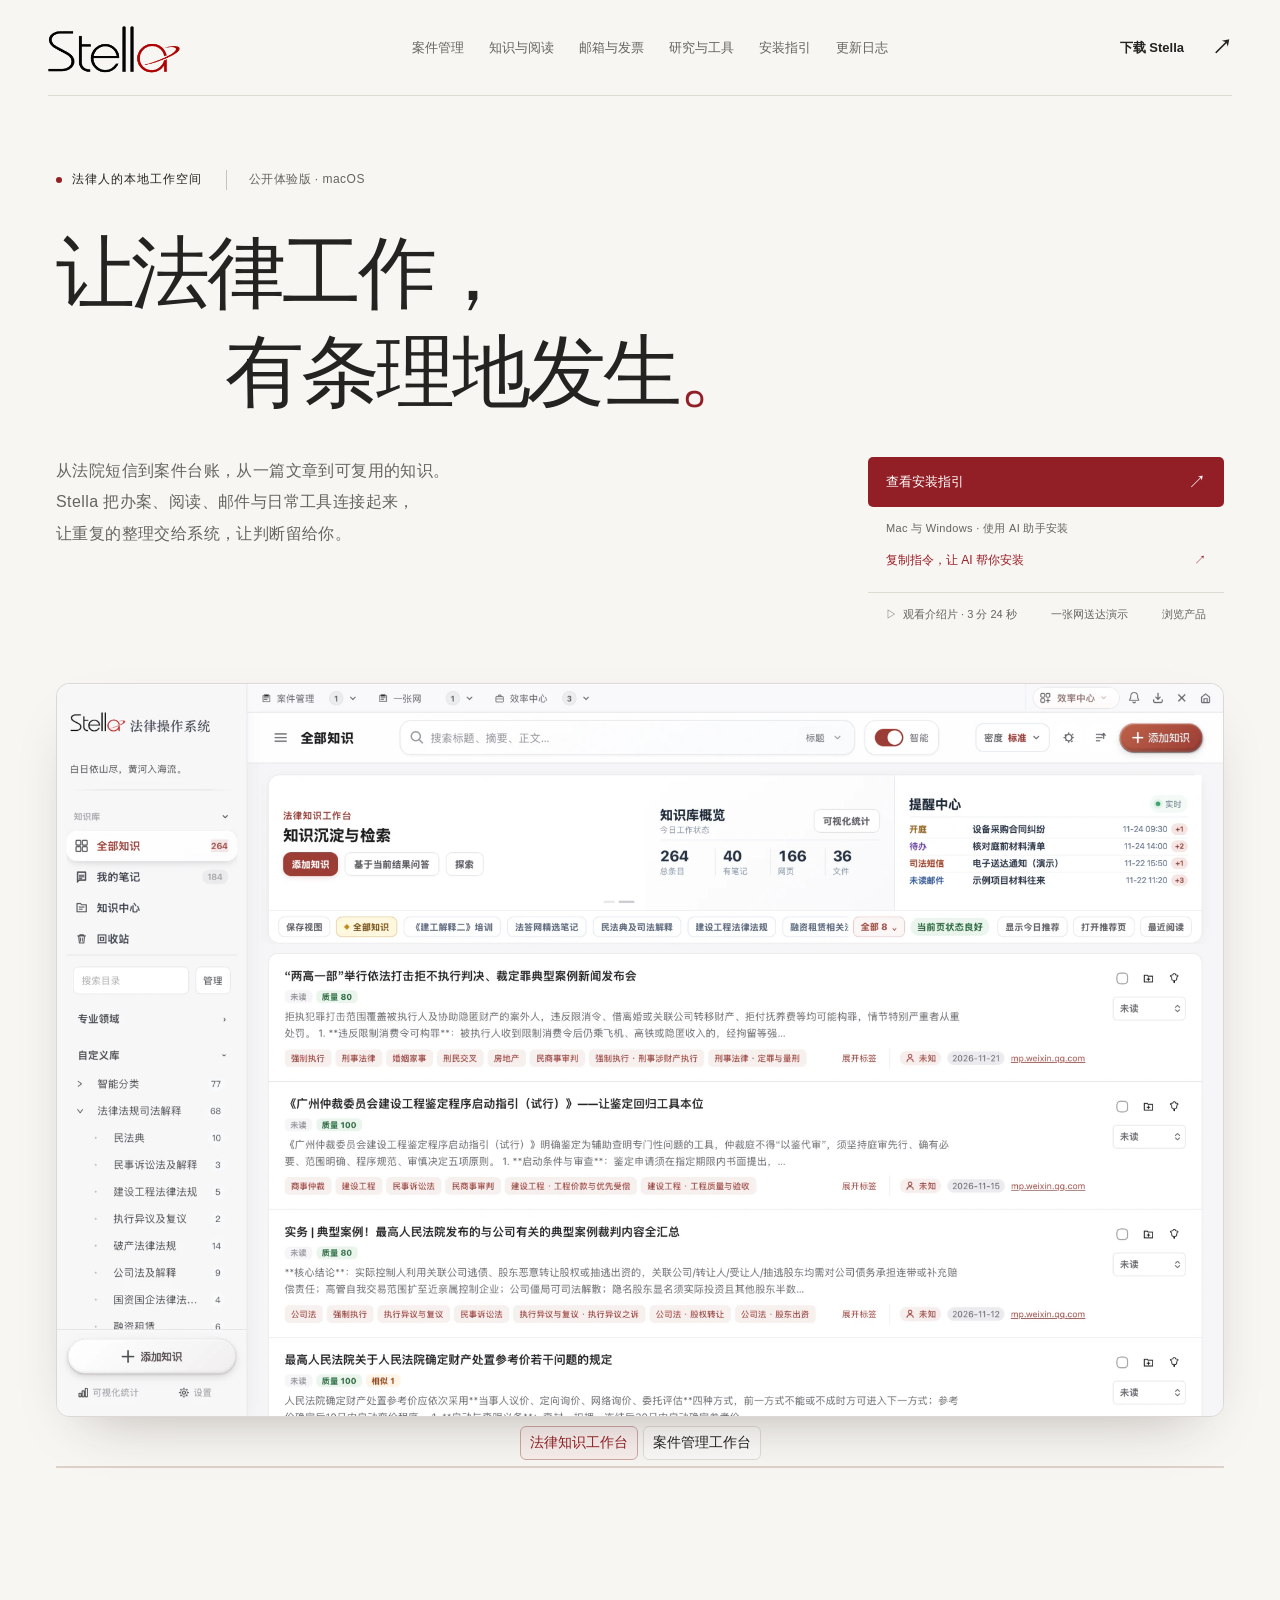
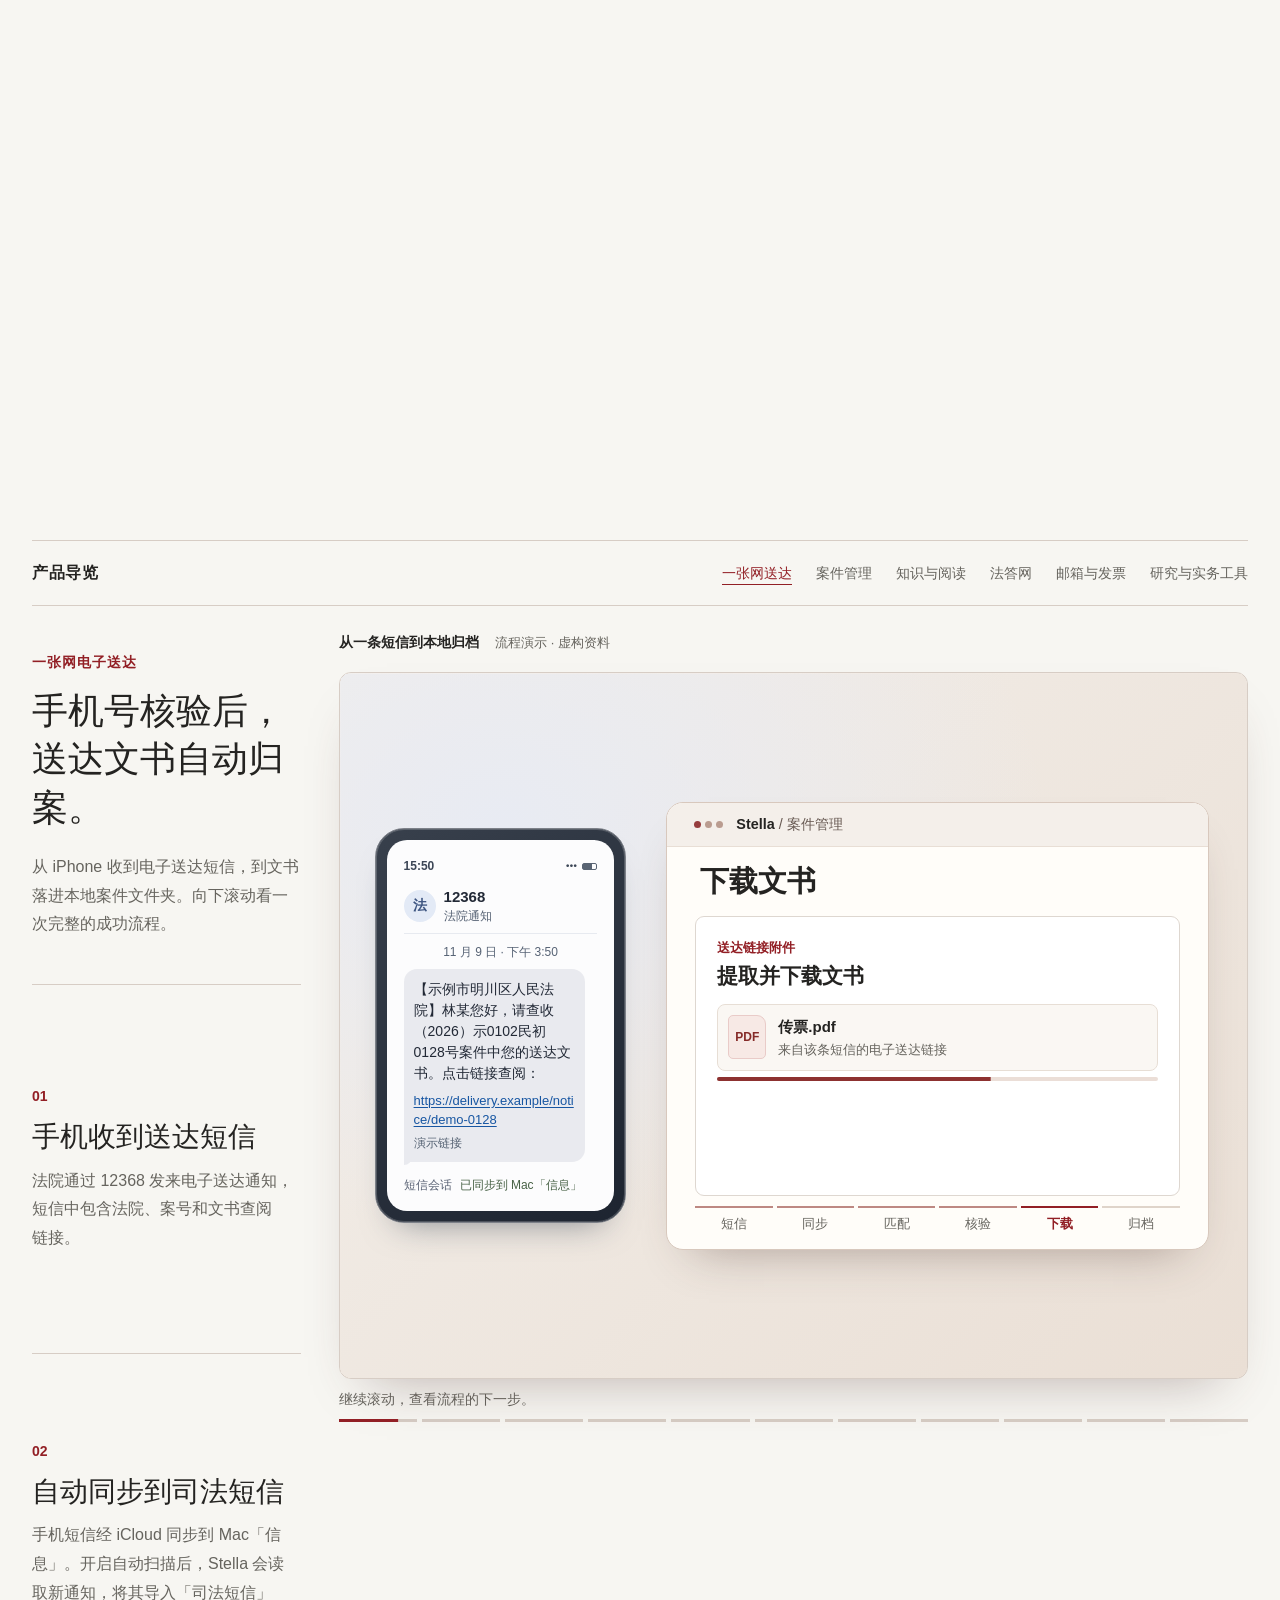
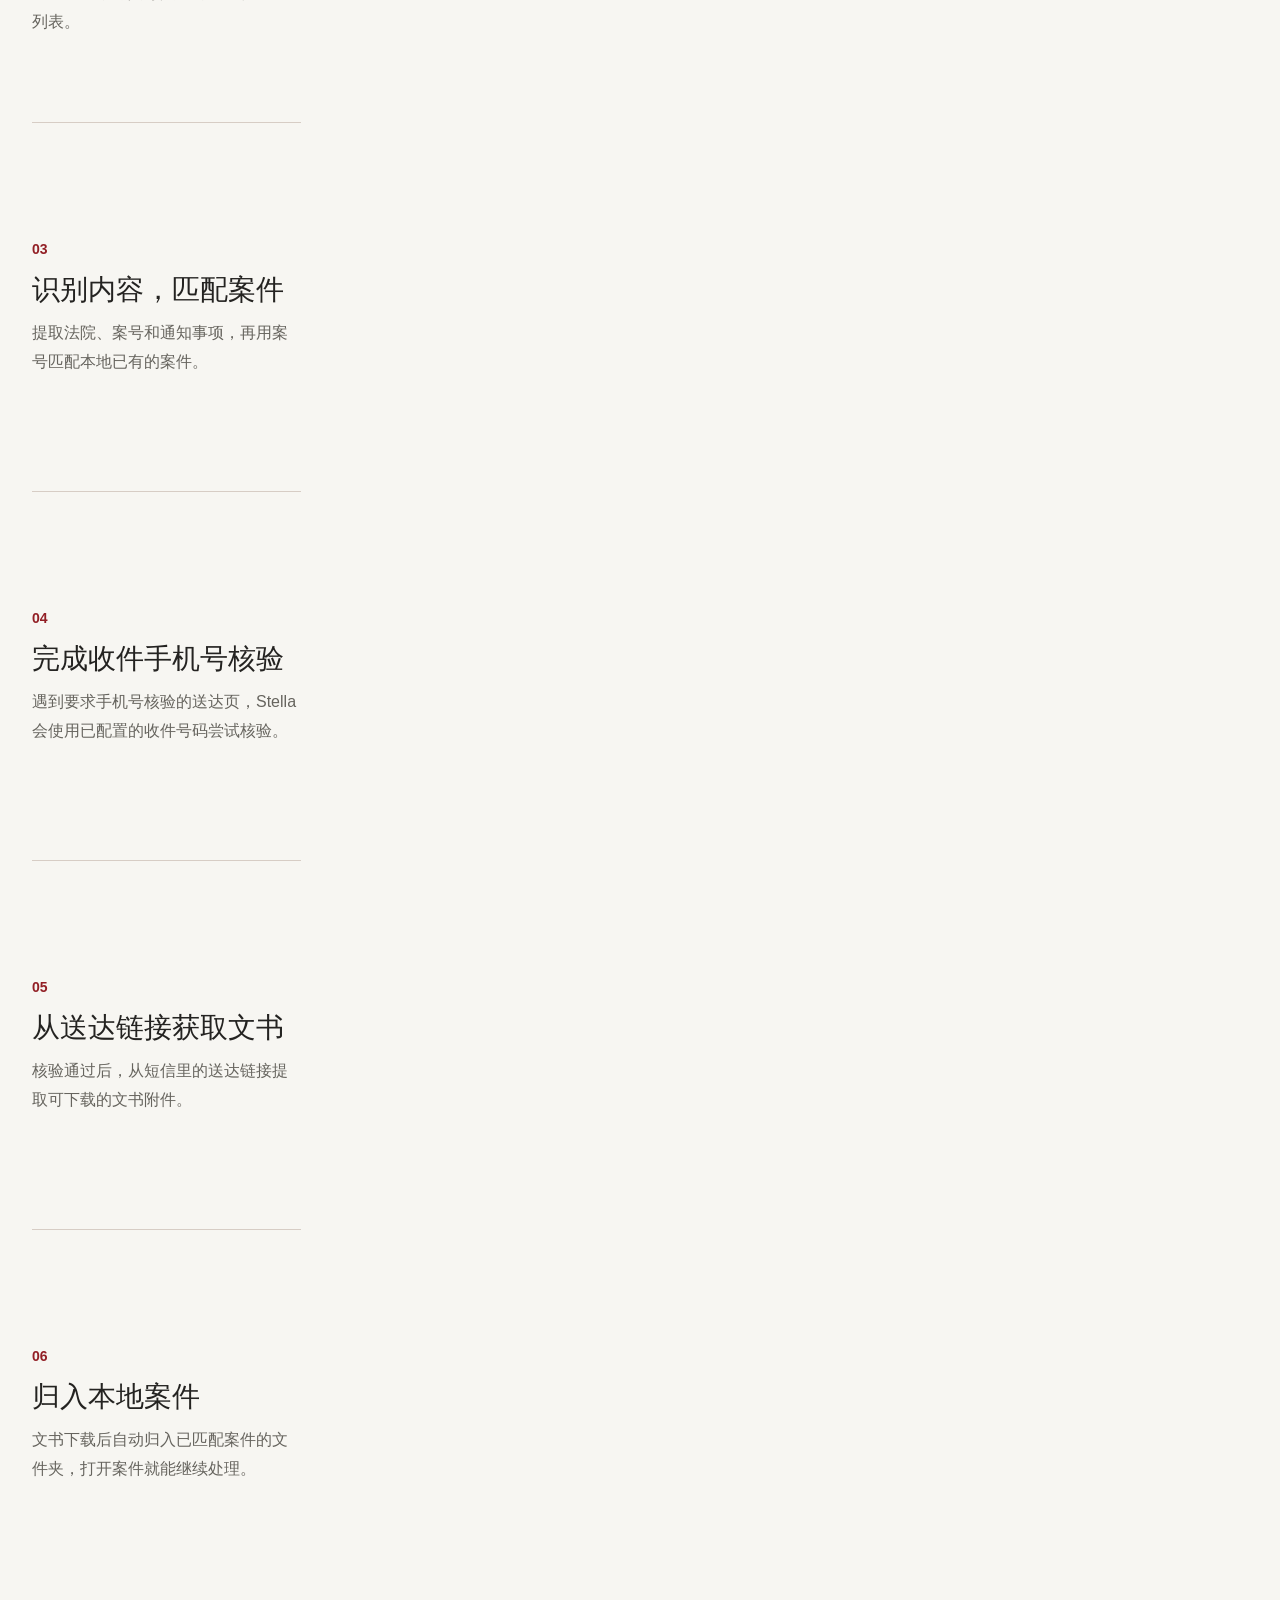
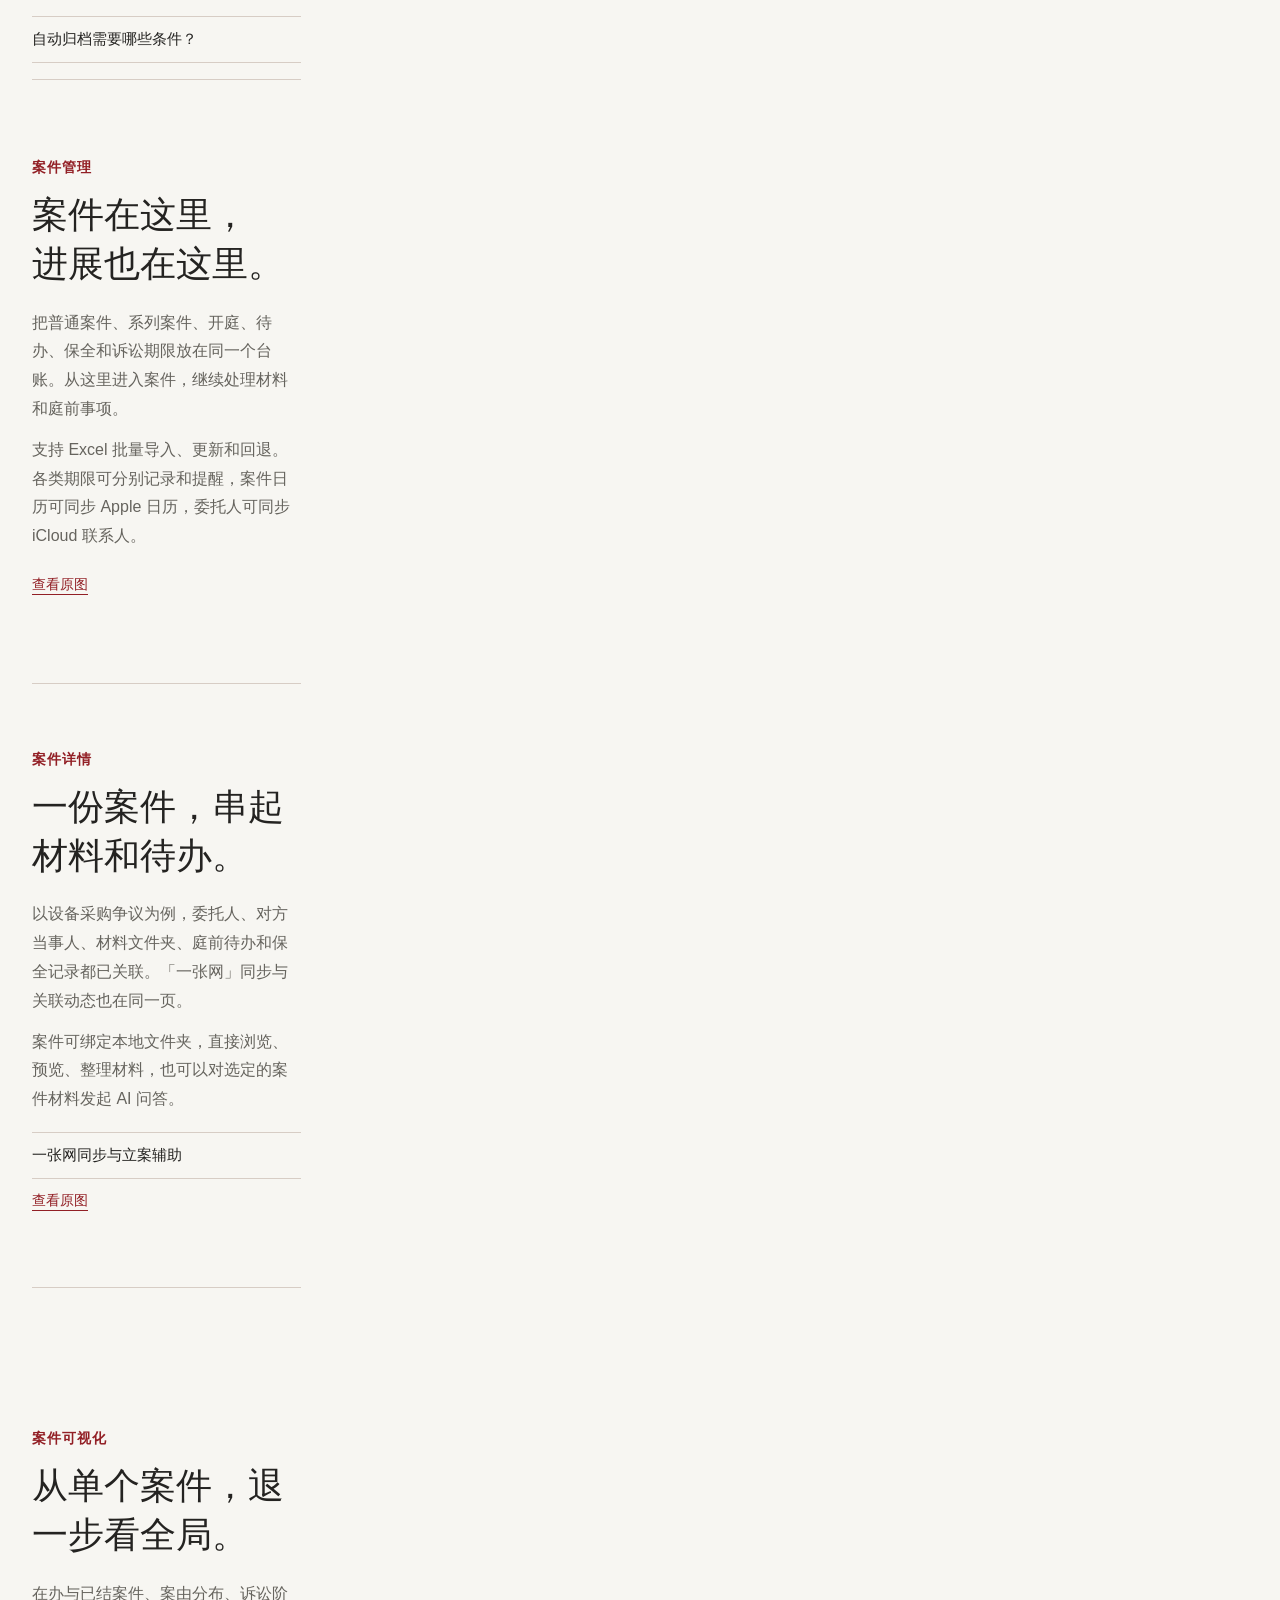
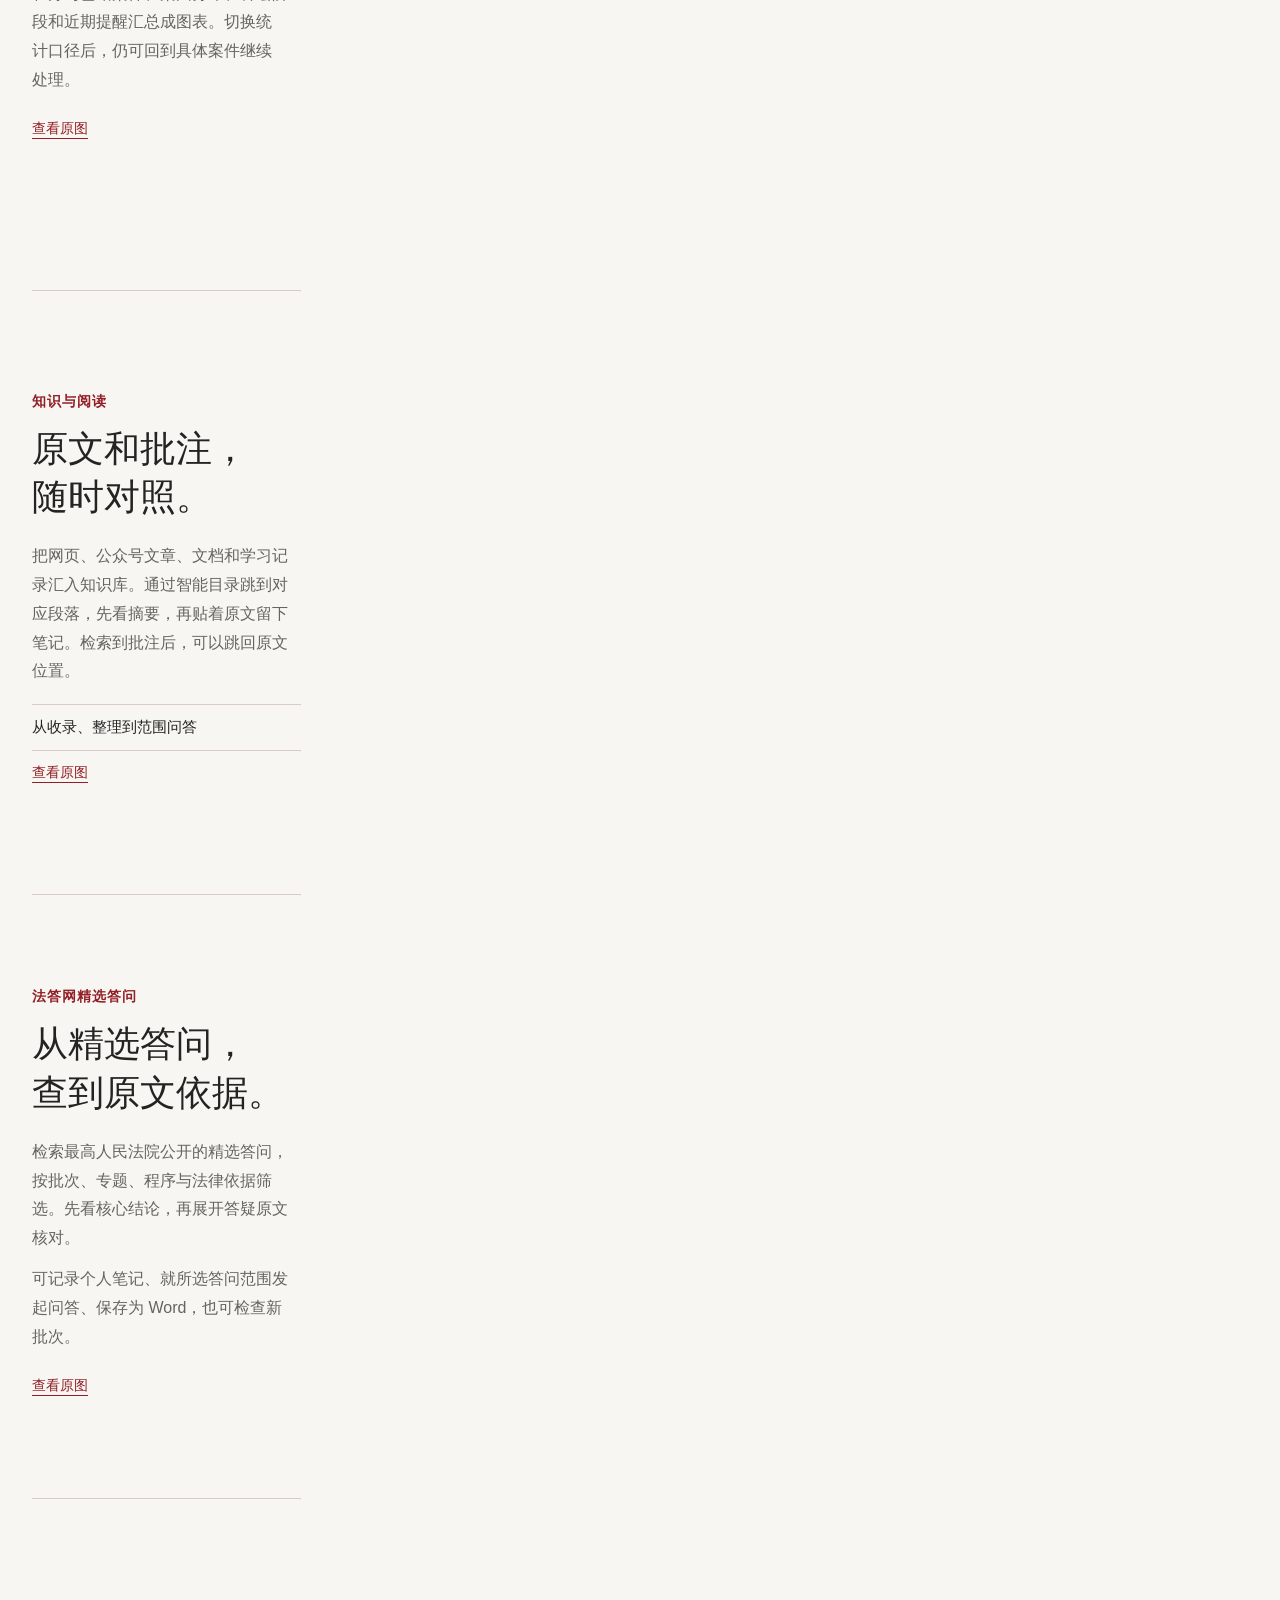
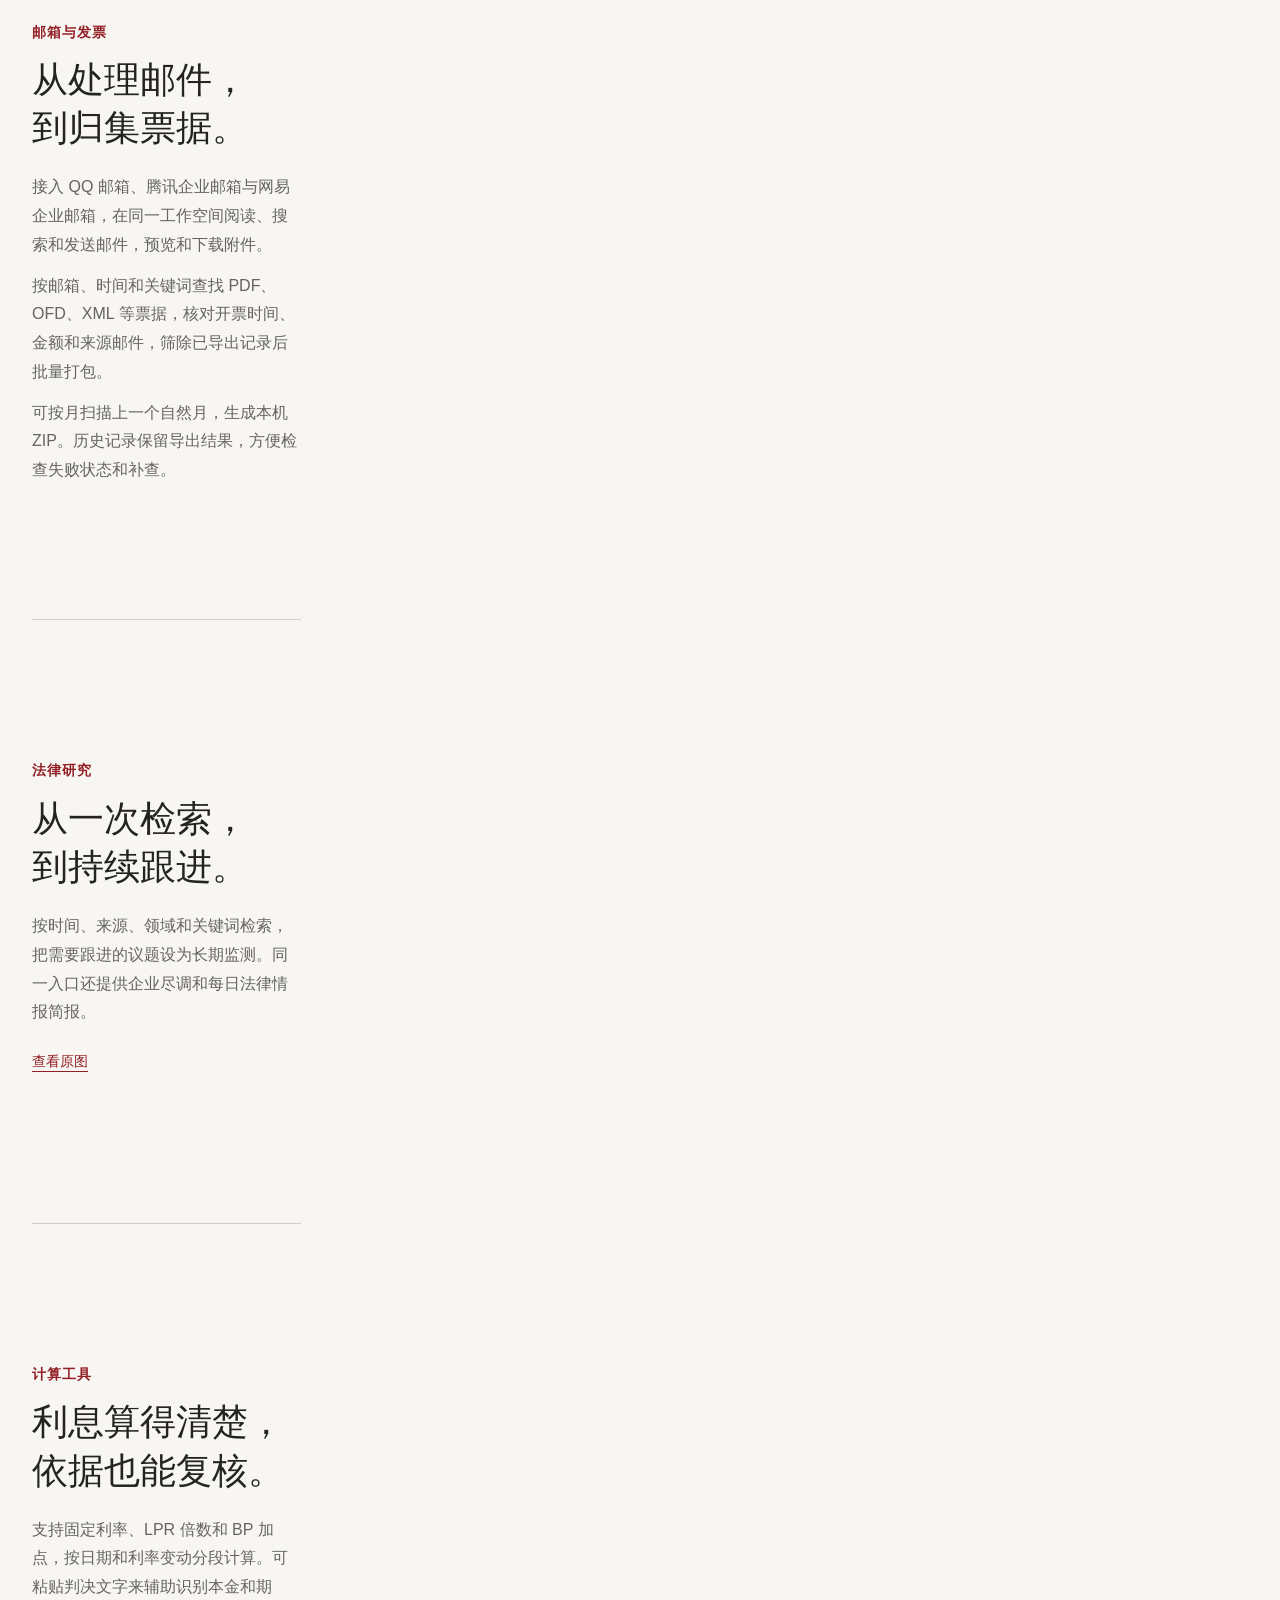
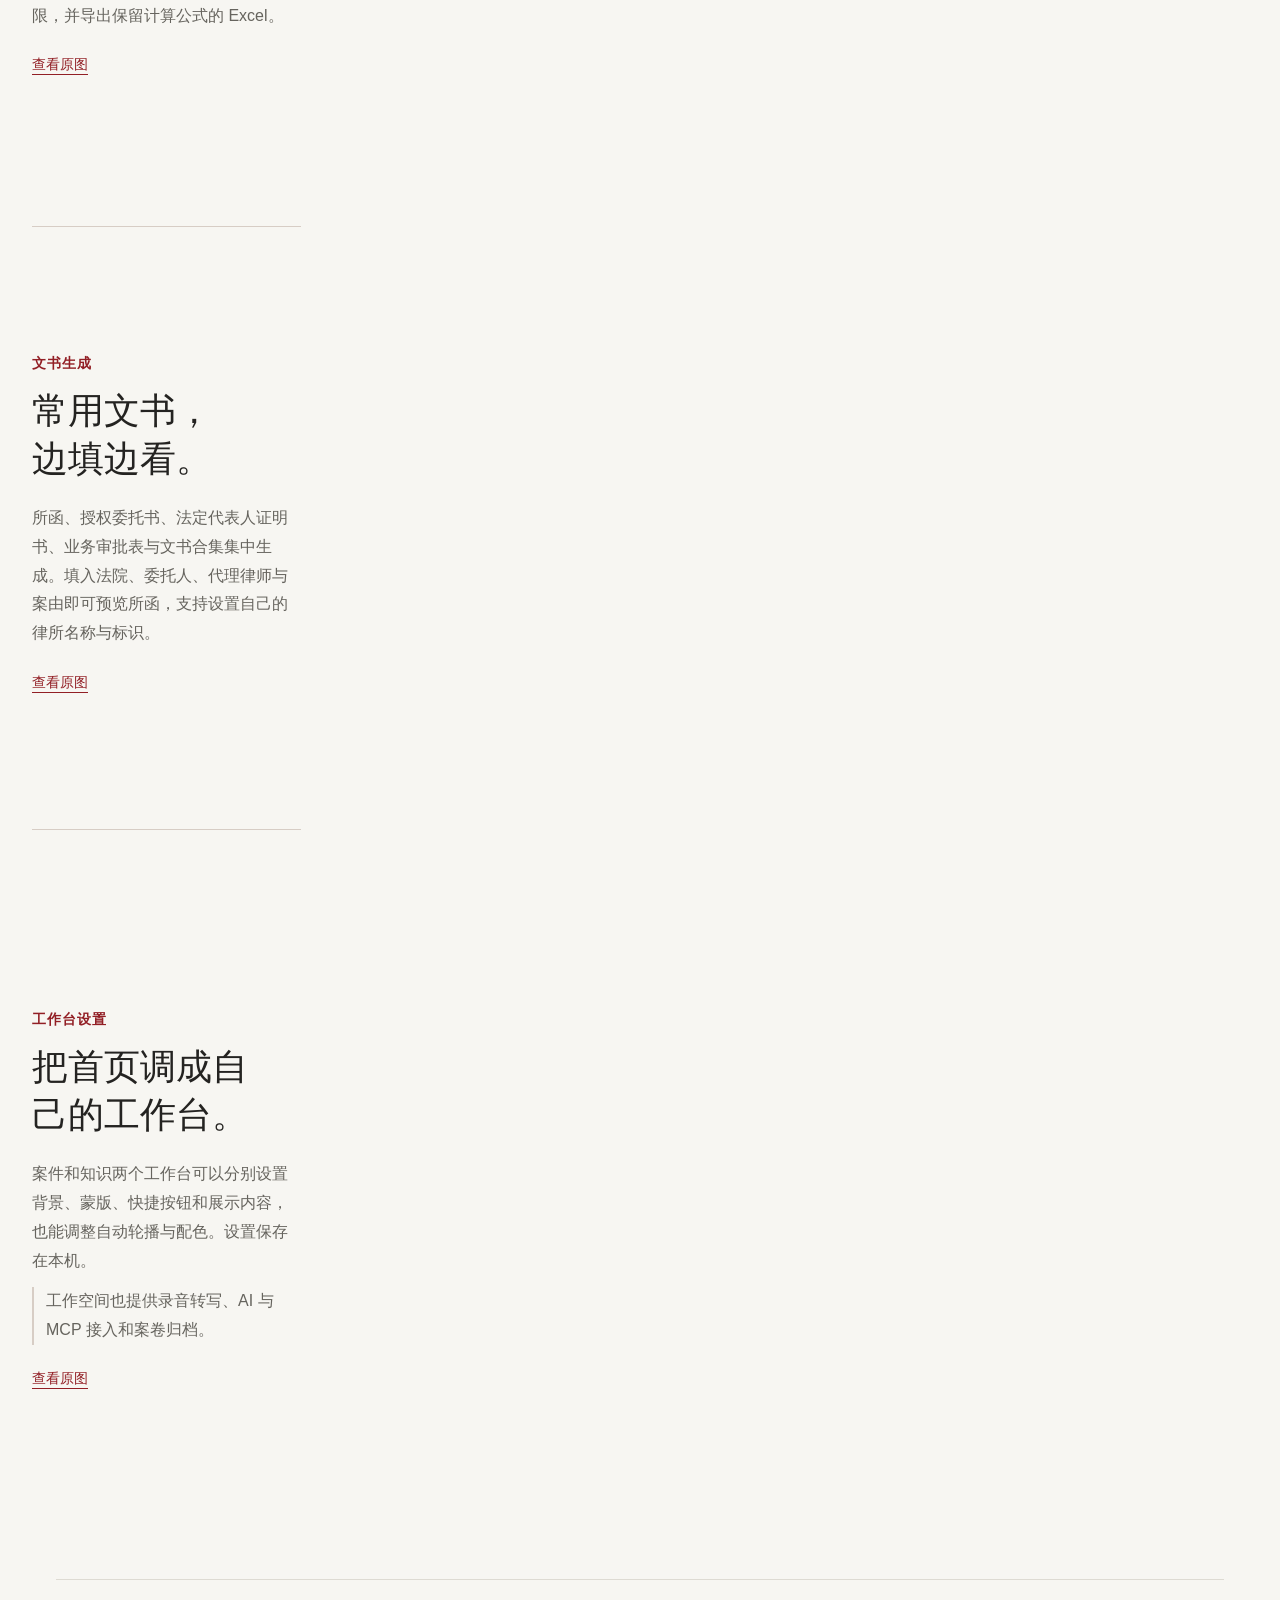
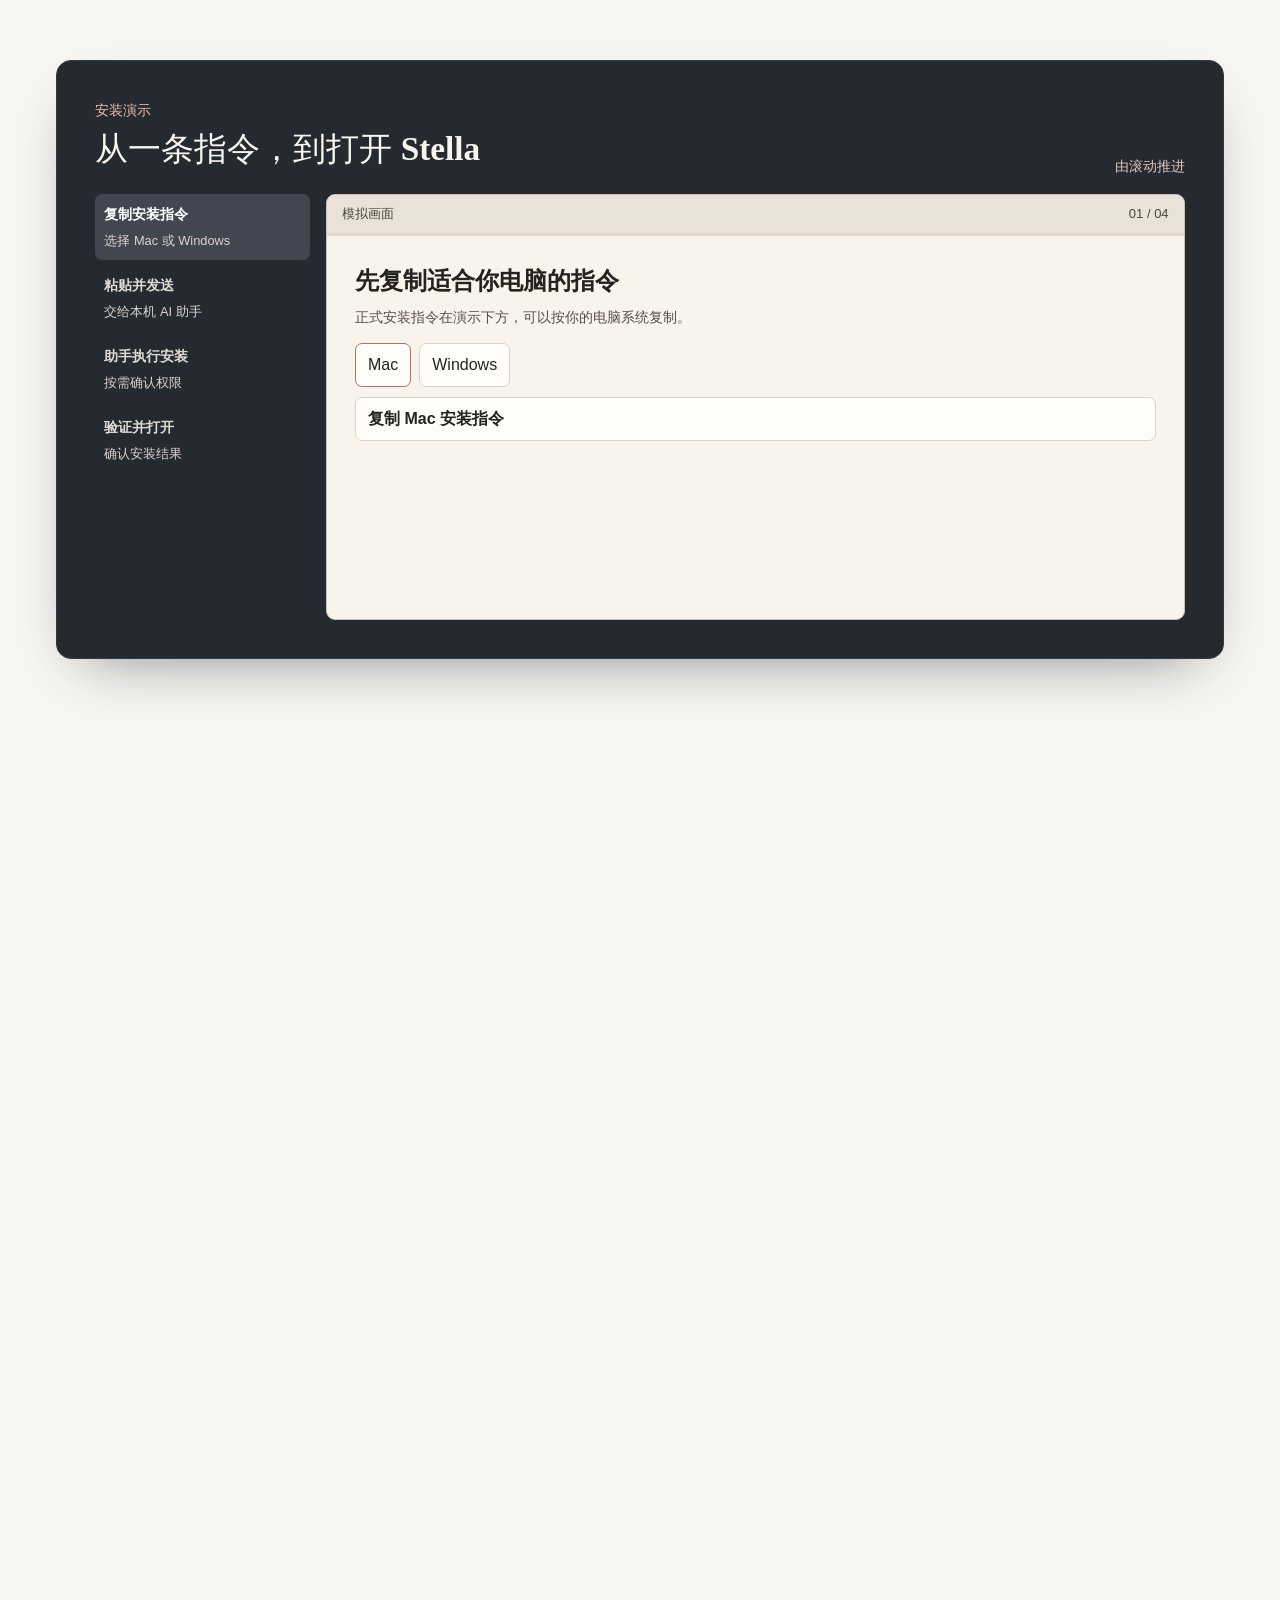
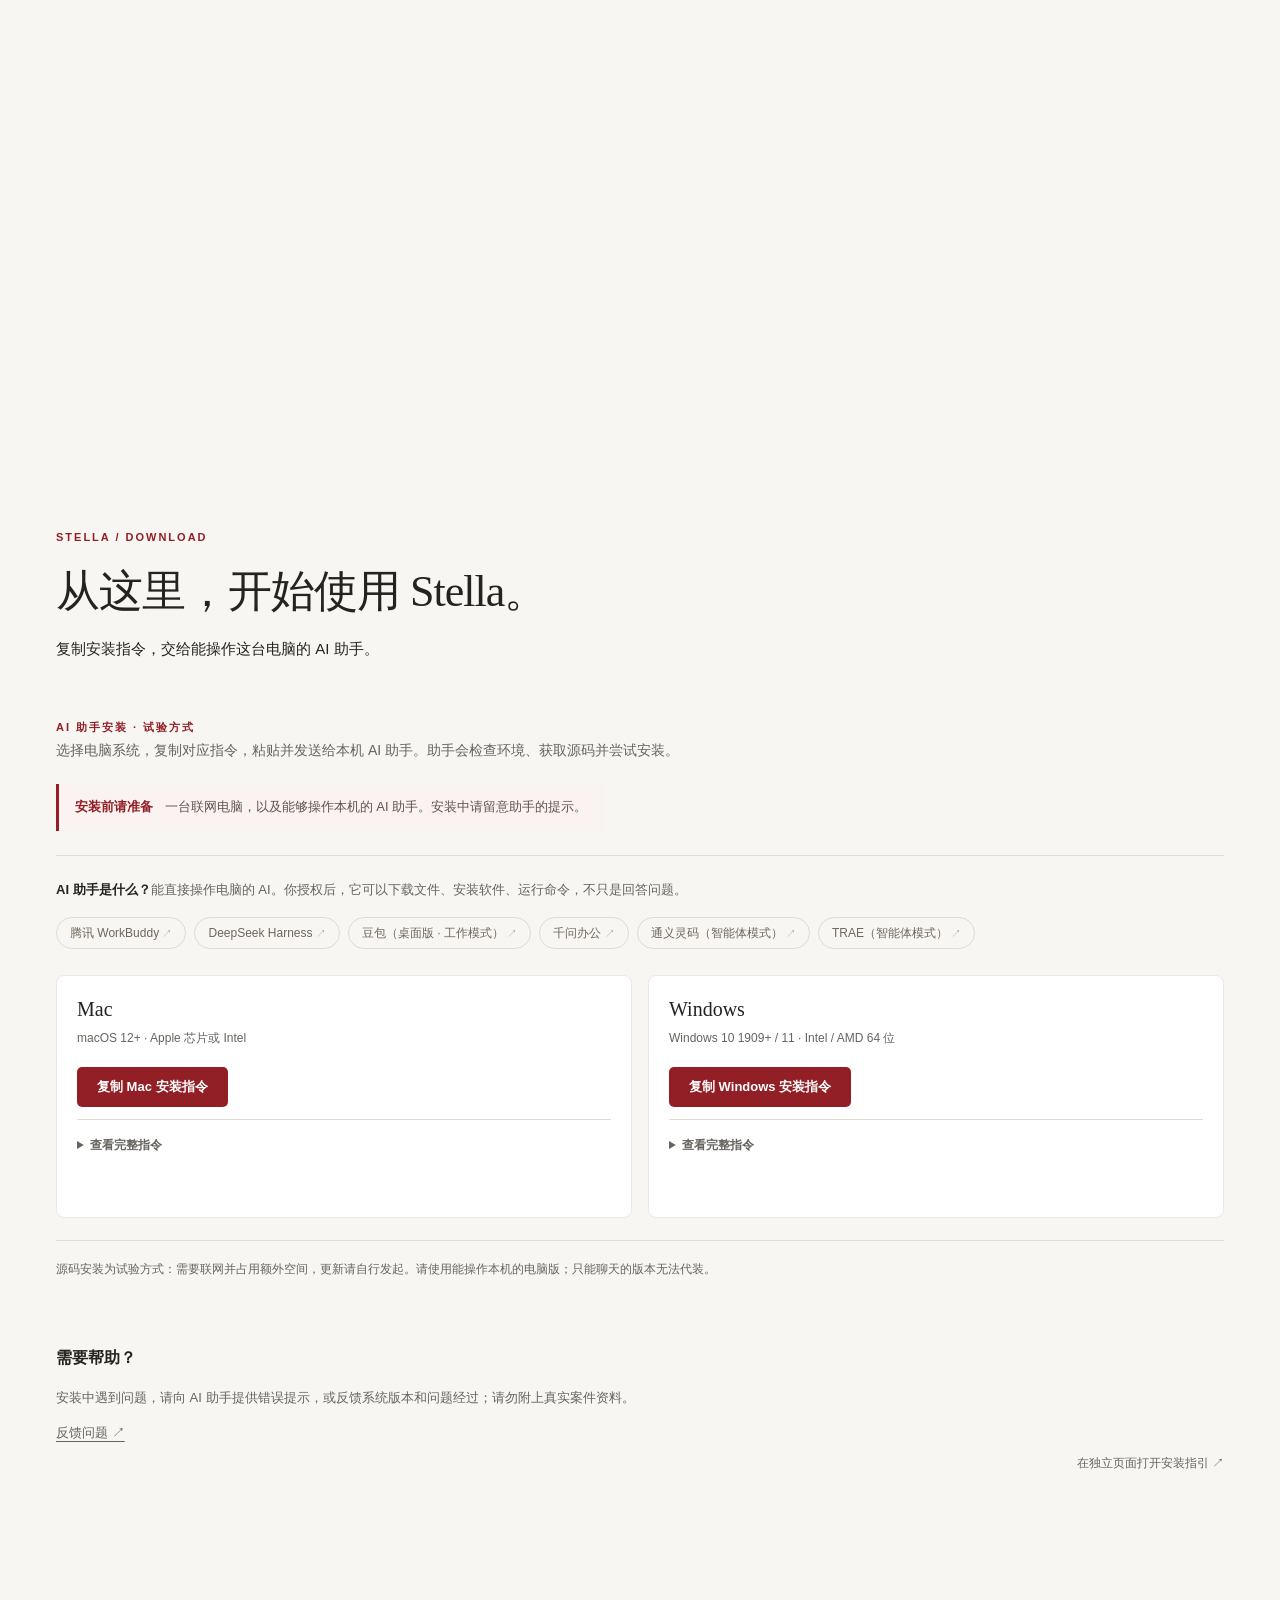
==== commit f294ff8b: "Publish scroll-driven Stella homepage and installation guide" ====
--- a/docs/index.html
+++ b/docs/index.html
@@ -18,17 +18,23 @@
 .hero-actions{width:min(356px,100%);min-width:0;display:flex;flex-direction:column;align-items:stretch;gap:0;padding:2px 0 0}.hero-actions .button{width:100%;justify-content:space-between;padding:15px 18px;font-size:13px}.hero-actions .button>span{margin-left:0;font-size:18px}.hero-ai-link{display:flex;width:100%;align-items:center;justify-content:space-between;gap:12px;margin-top:8px;padding:6px 18px;color:#9b1d27;font-size:12px;font-weight:500;text-decoration:none}.hero-ai-link:hover{color:#781920;text-decoration:underline;text-underline-offset:3px}.hero-ai-link:focus-visible{outline:2px solid #9b1d27;outline-offset:3px}.hero-actions .download-meta{margin:12px 18px 0;font-size:11px;line-height:1.7;color:var(--muted)}.hero-quiet-links{display:flex;justify-content:space-between;gap:14px;border-top:1px solid var(--line);padding:12px 18px 0;margin-top:15px}.hero-quiet-links .quiet-link{display:inline-flex;align-items:center;gap:6px;margin:0;font-size:11px}.hero-quiet-links .quiet-link span{margin-left:0}@media(max-width:900px){.hero-bottom{display:block}.hero-actions{width:100%;max-width:420px;margin-top:26px;padding:0}.desktop-break{display:none}}@media(max-width:720px){.hero-actions{margin-top:23px}.hero-quiet-links{flex-wrap:wrap;gap:8px 16px}}
 </style>
 <link rel="stylesheet" href="typography-20261104.css">
-<link rel="stylesheet" href="tour-20261108.css?v=workspace-4">
-<script src="tour-20261108.js?v=workspace-4" defer></script>
+<link rel="stylesheet" href="scroll-story.css?v=6">
+<link rel="stylesheet" href="delivery-story.css?v=5">
+<script src="scroll-story.js?v=8" defer></script>
+<link rel="stylesheet" href="home-workbench-story.css?v=6">
+<script defer src="scroll-preview.js?v=2"></script>
+<script src="home-workbench-story.js?v=3" defer></script>
 <link rel="stylesheet" href="inline-install.css?v=20261111">
 <script defer src="inline-install.js?v=20261111"></script>
+<link rel="stylesheet" href="install-walkthrough.css?v=1">
+<script defer src="install-walkthrough.js?v=scroll-2"></script>
 </head>
 <body>
 <a class="skip-link" href="#main">跳至主要内容</a>
 <header class="site-header">
 <div class="header-inner">
   <a class="wordmark" href="#" aria-label="Stella 首页"><img src="assets/stella-brand.svg" alt="Stella 法律操作系统" width="990" height="378" style="height:auto;object-fit:contain"></a>
-  <nav aria-label="主导航"><a href="#cases">案件管理</a><a href="#knowledge">知识与阅读</a><a href="#office">邮箱与工具</a><a href="#tour">更多板块</a><a href="#install">安装指引</a><a href="#updates">更新日志</a></nav>
+  <nav aria-label="主导航"><a href="#cases">案件管理</a><a href="#knowledge">知识与阅读</a><a href="#office">邮箱与发票</a><a href="#tour">研究与工具</a><a href="#install">安装指引</a><a href="#updates">更新日志</a></nav>
   <a class="header-download" href="#install">下载 Stella <span aria-hidden="true">↗</span></a>
 </div>
 </header>
@@ -37,76 +43,387 @@
   <div class="eyebrow"><span class="status-dot" aria-hidden="true"></span> 法律人的本地工作空间 <span class="edition">公开体验版 · macOS</span></div>
   <h1>让法律工作，<br><span class="hero-second">有条理地发生<span class="period">。</span></span></h1>
   <div class="hero-bottom"><p class="hero-description">从法院短信到案件台账，从一篇文章到可复用的知识。<br>Stella 把办案、阅读、邮件与日常工具连接起来，<br class="desktop-break">让重复的整理交给系统，让判断留给你。</p>
-  <div class="hero-actions"><a class="button primary" data-download href="#install">查看安装指引 <span aria-hidden="true">↗</span></a><p class="download-meta" data-device-note>Mac 与 Windows · 使用 AI 助手安装</p><a class="hero-ai-link" href="#install"><span>复制指令，让 AI 帮你安装</span><span aria-hidden="true">↗</span></a><div class="hero-quiet-links"><a class="quiet-link" href="watch.html"><span aria-hidden="true">▷</span>观看介绍片 · 3 分 24 秒</a></div></div></div>
-  <div class="workspace-showcase" id="workspace">
-    <div class="wb-carousel" data-wb-carousel aria-roledescription="轮播" aria-label="首页工作台实机演示">
-      <a class="wb-stage" data-wb-image href="assets/stella-workspace-showcase.webp" target="_blank" rel="noopener">
-        <figure class="wb-slide is-active" data-wb-slide="knowledge" aria-hidden="false">
-          <img class="workspace-image" src="assets/stella-workspace-showcase.webp" width="1600" height="1050" alt="法律知识工作台实机界面：金色夕照与海岸悬崖背景，知识沉淀与检索、今日工作快报与提醒中心" fetchpriority="high">
-        </figure>
-        <figure class="wb-slide" data-wb-slide="case" aria-hidden="true" inert>
-          <img class="workspace-image" src="assets/stella-workspace-case.webp" width="1600" height="1050" alt="案件管理工作台实机界面：日出星芒与云海雪峰背景，案件统筹与推进、案件概览与提醒中心">
-        </figure>
-      </a>
-      <div class="wb-controls">
-        <div class="wb-tabs" role="tablist" aria-label="切换首页工作台">
-          <button class="wb-tab is-active" type="button" role="tab" aria-selected="true" data-wb-target="knowledge">法律知识工作台</button>
-          <button class="wb-tab" type="button" role="tab" aria-selected="false" tabindex="-1" data-wb-target="case">案件管理工作台</button>
-        </div>
-        <div class="wb-auto">
-          <span class="wb-progress" aria-hidden="true"><i></i></span>
-          <button class="wb-play" type="button" data-wb-toggle aria-label="暂停自动切换" aria-pressed="true">❚❚</button>
+  <div class="hero-actions"><a class="button primary" data-download href="#install">查看安装指引 <span aria-hidden="true">↗</span></a><p class="download-meta" data-device-note>Mac 与 Windows · 使用 AI 助手安装</p><a class="hero-ai-link" href="#install-instructions"><span>复制指令，让 AI 帮你安装</span><span aria-hidden="true">↗</span></a><div class="hero-quiet-links"><a class="quiet-link" href="watch.html"><span aria-hidden="true">▷</span>观看介绍片 · 3 分 24 秒</a><a class="quiet-link" href="#delivery">一张网送达演示</a><a class="quiet-link" href="#product-story">浏览产品</a></div></div></div>
+  <div class="workspace-showcase" id="workspace" data-workbench-story>
+    <figure class="wb-pinned">
+      <div class="wb-viewport">
+        <div class="wb-window">
+          <iframe src="workbench-canvas.html?v=6" title="Stella 法律知识工作台与案件管理工作台" tabindex="-1"></iframe>
         </div>
       </div>
-      <div class="wb-caption">
-        <span>界面中的内容为演示资料</span>
-        <a href="assets/stella-workspace-showcase.webp" target="_blank" rel="noopener" data-wb-enlarge>查看原图 <span aria-hidden="true">↗</span></a>
+      <div class="wb-switch" role="group" aria-label="切换演示中的工作台" hidden>
+        <button type="button" data-wb-view="knowledge" aria-pressed="true">法律知识工作台</button>
+        <button type="button" data-wb-view="case" aria-pressed="false">案件管理工作台</button>
+      </div>
+      <div class="wb-story-meter" aria-hidden="true"><i></i></div>
+    </figure>
+  </div>
+</section>
+<section class="scroll-story" id="product-story" aria-labelledby="story-title">
+  <div class="wrap">
+    <div class="story-intro-slot">
+      <div class="story-intro">
+        <div class="story-intro-inner">
+          <h2 id="story-title">产品导览</h2>
+          <nav class="story-nav" aria-label="产品导览章节">
+            <a href="#delivery">一张网送达</a>
+            <a href="#cases">案件管理</a>
+            <a href="#knowledge">知识与阅读</a>
+            <a href="#fada">法答网</a>
+            <a href="#office">邮箱与发票</a>
+            <a href="#tour">研究与实务工具</a>
+          </nav>
+        </div>
+      </div>
+    </div>
+
+    <div class="story-layout" data-scroll-story>
+      <div class="story-visual" hidden>
+        <div class="story-visual-bar">
+          <div class="story-visual-caption">
+            <span data-story-caption></span>
+            <span data-story-kind></span>
+          </div>
+          <div class="story-visual-actions">
+            <a class="story-image-link" data-story-original target="_blank" rel="noopener" aria-label="查看原图（新标签页）">查看原图</a>
+            <button type="button" class="story-view" data-story-view aria-pressed="false">固定全图</button>
+          </div>
+        </div>
+        <div class="story-screen" aria-hidden="true"></div>
+        <div class="story-focus-note" data-story-note aria-hidden="true"></div>
+        <div class="story-progress" aria-hidden="true"></div>
+      </div>
+
+      <div class="story-track">
+        <section id="delivery" aria-labelledby="delivery-title">
+          <article class="story-scene delivery-scene" id="story-court" data-story-delivery>
+            <div class="scene-copy delivery-copy">
+              <header class="delivery-intro">
+                <p class="story-kicker">一张网电子送达</p>
+                <h3 id="delivery-title">手机号核验后，<br>送达文书自动归案。</h3>
+                <p>从 iPhone 收到电子送达短信，到文书落进本地案件文件夹。向下滚动看一次完整的成功流程。</p>
+              </header>
+              <ol class="delivery-steps">
+                <li id="delivery-receive" data-delivery-step>
+                  <h4>手机收到送达短信</h4>
+                  <p>法院通过 12368 发来电子送达通知，短信中包含法院、案号和文书查阅链接。</p>
+                </li>
+                <li id="delivery-sync" data-delivery-step="sync">
+                  <h4>自动同步到司法短信</h4>
+                  <p>手机短信经 iCloud 同步到 Mac「信息」。开启自动扫描后，Stella 会读取新通知，将其导入「司法短信」列表。</p>
+                </li>
+                <li id="delivery-match" data-delivery-step>
+                  <h4>识别内容，匹配案件</h4>
+                  <p>提取法院、案号和通知事项，再用案号匹配本地已有的案件。</p>
+                </li>
+                <li id="delivery-verify" data-delivery-step="verify">
+                  <h4>完成收件手机号核验</h4>
+                  <p>遇到要求手机号核验的送达页，Stella 会使用已配置的收件号码尝试核验。</p>
+                </li>
+                <li id="delivery-download" data-delivery-step>
+                  <h4>从送达链接获取文书</h4>
+                  <p>核验通过后，从短信里的送达链接提取可下载的文书附件。</p>
+                </li>
+                <li id="delivery-archive" data-delivery-step>
+                  <h4>归入本地案件</h4>
+                  <p>文书下载后自动归入已匹配案件的文件夹，打开案件就能继续处理。</p>
+                </li>
+              </ol>
+              <details class="story-details delivery-requirements">
+                <summary>自动归档需要哪些条件？</summary>
+                <p>需开启 iPhone 到 Mac 的 iCloud 信息同步，授权 Stella 读取「信息」、启用自动扫描，并设置识别服务和收件手机号。导入时间取决于 iCloud 同步和 Stella 的扫描间隔。示例中的案件已绑定可用的本地文件夹。</p>
+                <p>无法匹配案件、核验失败或需要本人登录时，按 Stella 的提示处理。法院账户同步和立案辅助也需要本人按应用提示核对。</p>
+              </details>
+            </div>
+
+            <figure class="story-figure">
+              <div class="story-art delivery-board">
+                <div class="delivery-phone">
+                  <div class="delivery-phone-screen">
+                    <div class="delivery-phone-top"><span>15:50</span><span aria-hidden="true">••• <i></i></span></div>
+                    <div class="delivery-sender">
+                      <span class="delivery-sender-avatar" aria-hidden="true">法</span>
+                      <div><strong>12368</strong><small>法院通知</small></div>
+                    </div>
+                    <p class="delivery-sms-time">11 月 9 日 · 下午 3:50</p>
+                    <div class="delivery-sms">
+                      <p>【示例市明川区人民法院】林某您好，请查收（2026）示0102民初0128号案件中您的送达文书。点击链接查阅：</p>
+                      <span class="delivery-sms-link">https://delivery.example/notice/<wbr>demo-0128</span>
+                      <span class="delivery-example-link">演示链接</span>
+                    </div>
+                    <div class="delivery-phone-bottom">
+                      <span>短信会话</span>
+                      <span class="delivery-sync">已同步到 Mac「信息」</span>
+                    </div>
+                  </div>
+                </div>
+
+                <div class="delivery-workbench">
+                  <div class="delivery-window-bar">
+                    <span class="delivery-window-dots" aria-hidden="true"><i></i><i></i><i></i></span>
+                    <strong>Stella <span>/ 案件管理</span></strong>
+                  </div>
+                  <div class="delivery-morph" aria-hidden="true">
+                    <span>收到通知</span><span>同步短信</span><span>匹配案件</span><span>手机号核验</span><span>下载文书</span><span>已归档</span>
+                  </div>
+                  <div class="delivery-models">
+                    <div class="delivery-model" data-delivery-caption="手机收到 12368 的电子送达通知。短信中附有文书查阅链接。">
+                      <p class="delivery-label">送达短信</p>
+                      <h4>新的电子送达通知</h4>
+                      <div class="delivery-message-row">
+                        <span class="delivery-file-icon delivery-msg-icon" aria-hidden="true">信</span>
+                        <div><strong>12368 · 电子送达</strong><small>通知已到达 iPhone，等待同步</small></div>
+                        <span class="delivery-tag delivery-tag-neutral">已接收</span>
+                      </div>
+                    </div>
+                    <div class="delivery-model delivery-sync-model" data-delivery-caption="iCloud 将短信同步到 Mac「信息」，Stella 自动扫描并导入司法短信列表。">
+                      <p class="delivery-label">iCloud 信息同步</p>
+                      <h4>司法短信</h4>
+                      <ol class="delivery-sync-path" aria-label="短信同步路径">
+                        <li>iPhone</li><li>Mac「信息」</li><li>Stella</li>
+                      </ol>
+                      <div class="delivery-message-row delivery-sync-new">
+                        <span class="delivery-file-icon delivery-msg-icon" aria-hidden="true">信</span>
+                        <div><strong>12368 · 电子送达</strong><small>示例市明川区人民法院 · 15:50</small></div>
+                        <span class="delivery-tag">新增</span>
+                      </div>
+                    </div>
+                    <div class="delivery-model" data-delivery-caption="识别出案号后，Stella 找到相符的本地案件。">
+                      <p class="delivery-label">短信识别结果</p>
+                      <h4>已匹配本地案件</h4>
+                      <dl class="delivery-fields">
+                        <div><dt>案号</dt><dd>（2026）示0102民初0128号</dd></div>
+                        <div><dt>事项</dt><dd>电子送达</dd></div>
+                        <div><dt>法院</dt><dd>示例市明川区人民法院</dd></div>
+                        <div class="delivery-matched-case"><dt>匹配案件</dt><dd>设备采购合同纠纷</dd></div>
+                      </dl>
+                    </div>
+                    <div class="delivery-model" data-delivery-caption="送达页需要手机号核验，Stella 使用已配置的收件号码。">
+                      <p class="delivery-label">送达页 · 收件手机号核验</p>
+                      <h4>核对收件手机号</h4>
+                      <div class="delivery-verify-card">
+                        <span>已配置的收件号码</span>
+                        <strong>••• •••• ••••</strong>
+                        <div class="delivery-meter" aria-hidden="true"><i></i></div>
+                        <div class="delivery-verification-state">
+                          <span class="delivery-verifying">正在核验</span>
+                          <span class="delivery-verified">✓ 核验通过</span>
+                        </div>
+                      </div>
+                    </div>
+                    <div class="delivery-model" data-delivery-caption="核验通过后，文书通过送达链接下载。">
+                      <p class="delivery-label">送达链接附件</p>
+                      <h4>提取并下载文书</h4>
+                      <div class="delivery-message-row">
+                        <span class="delivery-file-icon">PDF</span>
+                        <div><strong>传票.pdf</strong><small>来自该条短信的电子送达链接</small></div>
+                      </div>
+                      <div class="delivery-meter" aria-hidden="true"><i></i></div>
+                    </div>
+                    <div class="delivery-model" data-delivery-caption="下载的传票已落到匹配案件的本地文件夹。">
+                      <p class="delivery-label">本地案件文件夹</p>
+                      <h4>设备采购合同纠纷</h4>
+                      <div class="delivery-folder">
+                        <div class="delivery-folder-head"><i aria-hidden="true"></i><strong>电子送达文书</strong></div>
+                        <div class="delivery-message-row">
+                          <span class="delivery-file-icon">PDF</span>
+                          <div><strong>传票.pdf</strong><small>（2026）示0102民初0128号 · 来自司法短信</small></div>
+                          <span class="delivery-tag">已保存</span>
+                        </div>
+                      </div>
+                    </div>
+                  </div>
+                  <ol class="delivery-route" aria-hidden="true"><li>短信</li><li>同步</li><li>匹配</li><li>核验</li><li>下载</li><li>归档</li></ol>
+                </div>
+              </div>
+              <figcaption>从一条短信到本地归档 <span>流程演示 · 虚构资料</span></figcaption>
+            </figure>
+          </article>
+        </section>
+        <section id="cases" aria-labelledby="cases-title">
+          <article class="story-scene" id="story-cases">
+            <div class="scene-copy">
+              <p class="story-kicker">案件管理</p>
+              <h3 id="cases-title">案件在这里，<br>进展也在这里。</h3>
+              <p>把普通案件、系列案件、开庭、待办、保全和诉讼期限放在同一个台账。从这里进入案件，继续处理材料和庭前事项。</p>
+              <p>支持 Excel 批量导入、更新和回退。各类期限可分别记录和提醒，案件日历可同步 Apple 日历，委托人可同步 iCloud 联系人。</p>
+              <a class="story-image-link" href="assets/stella-cases-showcase.webp" target="_blank" rel="noopener" aria-label="查看原图：案件台账（新标签页）">查看原图</a>
+            </div>
+            <figure class="story-figure">
+              <div class="story-art"><img src="assets/stella-cases-showcase.webp" width="1600" height="1050" loading="lazy" decoding="async" alt="案件台账实机界面，显示普通案件、系列案件和关联的待办、开庭、保全与期限"></div>
+              <figcaption>案件台账 <span>实机界面 · 演示资料</span><small class="story-figure-note">紫色标签标出系列案件，同类案件在台账里分组。</small></figcaption>
+            </figure>
+          </article>
+
+          <article class="story-scene" id="story-case-detail">
+            <div class="scene-copy">
+              <p class="story-kicker">案件详情</p>
+              <h3>一份案件，串起材料和待办。</h3>
+              <p>以设备采购争议为例，委托人、对方当事人、材料文件夹、庭前待办和保全记录都已关联。「一张网」同步与关联动态也在同一页。</p>
+              <p>案件可绑定本地文件夹，直接浏览、预览、整理材料，也可以对选定的案件材料发起 AI 问答。</p>
+              <details class="story-details">
+                <summary>一张网同步与立案辅助</summary>
+                <p>登录本人的人民法院在线服务账户后，可同步待办、消息、电子送达、案件和立案预约，并按案号关联本地案件。支持预览、下载和归档附件。</p>
+                <p>立案辅助可识别本地材料，协助填写立案草稿和安排附件上传。身份核验、验证码、电子签名及最终提交由律师本人完成。</p>
+              </details>
+              <a class="story-image-link" href="assets/stella-case-detail-showcase.webp" target="_blank" rel="noopener" aria-label="查看原图：案件详情（新标签页）">查看原图</a>
+            </div>
+            <figure class="story-figure" data-focus="43 39" data-zoom="1.16">
+              <div class="story-art"><img src="assets/stella-case-detail-showcase.webp" width="1216" height="1050" loading="lazy" decoding="async" alt="案件详情实机界面，显示待办事项、开庭提醒、财产保全和同步记录"></div>
+              <figcaption>案件详情 <span>实机界面 · 演示资料</span><small class="story-figure-note">同一案件的待办、开庭和保全记录集中在详情页。</small></figcaption>
+            </figure>
+          </article>
+
+          <article class="story-scene" id="story-case-stats">
+            <div class="scene-copy">
+              <p class="story-kicker">案件可视化</p>
+              <h3>从单个案件，退一步看全局。</h3>
+              <p>在办与已结案件、案由分布、诉讼阶段和近期提醒汇总成图表。切换统计口径后，仍可回到具体案件继续处理。</p>
+              <a class="story-image-link" href="assets/stella-case-stats.webp" target="_blank" rel="noopener" aria-label="查看原图：案件可视化（新标签页）">查看原图</a>
+            </div>
+            <figure class="story-figure">
+              <div class="story-art"><img src="assets/stella-case-stats.webp" width="1600" height="900" loading="lazy" decoding="async" alt="案件可视化实机界面，显示案件状态、案由分布、诉讼阶段和近期提醒"></div>
+              <figcaption>案件可视化 <span>实机界面 · 演示资料</span><small class="story-figure-note">近期提醒和案件统计并列，先看到手上的紧要事项。</small></figcaption>
+            </figure>
+          </article>
+        </section>
+
+        <section id="knowledge" aria-labelledby="knowledge-title">
+          <article class="story-scene" id="story-reading">
+            <div class="scene-copy">
+              <p class="story-kicker">知识与阅读</p>
+              <h3 id="knowledge-title">原文和批注，<br>随时对照。</h3>
+              <p>把网页、公众号文章、文档和学习记录汇入知识库。通过智能目录跳到对应段落，先看摘要，再贴着原文留下笔记。检索到批注后，可以跳回原文位置。</p>
+              <details class="story-details">
+                <summary>从收录、整理到范围问答</summary>
+                <p>收录来源还包括国家法规库、会议录音与飞书链接。知识可按自定义库、标签组、专业领域和作者整理，全文检索覆盖标题、摘要、正文与笔记，并高亮命中位置。</p>
+                <p>可对一篇文章、一组标签、一个目录或案件文件提问。知识中心组织法律问题、规则结论与原文依据，供后续检索和核验。</p>
+              </details>
+              <a class="story-image-link" href="assets/stella-reading-showcase.webp" target="_blank" rel="noopener" aria-label="查看原图：文章阅读工作台（新标签页）">查看原图</a>
+            </div>
+            <figure class="story-figure" data-focus="73 49" data-zoom="1.27">
+              <div class="story-art"><img src="assets/stella-reading-showcase.webp" width="1600" height="1050" loading="lazy" decoding="async" alt="文章阅读工作台实机界面，显示智能目录、摘要、正文和原文批注"></div>
+              <figcaption>文章阅读工作台 <span>实机界面 · 演示资料</span><small class="story-figure-note">右栏批注对应正文里的标记，可沿标记回看原文。</small></figcaption>
+            </figure>
+          </article>
+        </section>
+
+        <section id="fada" aria-labelledby="fada-title">
+          <article class="story-scene" id="story-fada">
+            <div class="scene-copy">
+              <p class="story-kicker">法答网精选答问</p>
+              <h3 id="fada-title">从精选答问，<br>查到原文依据。</h3>
+              <p>检索最高人民法院公开的精选答问，按批次、专题、程序与法律依据筛选。先看核心结论，再展开答疑原文核对。</p>
+              <p>可记录个人笔记、就所选答问范围发起问答、保存为 Word，也可检查新批次。</p>
+              <a class="story-image-link" href="assets/stella-fada-showcase.webp" target="_blank" rel="noopener" aria-label="查看原图：法答网精选答问（新标签页）">查看原图</a>
+            </div>
+            <figure class="story-figure">
+              <div class="story-art"><img src="assets/stella-fada-showcase.webp" width="2940" height="1846" loading="lazy" decoding="async" alt="Stella 效率中心的法答网精选答问实机界面，显示全文搜索、专题卡片、核心结论、原文与知识筛选"></div>
+              <figcaption>法答网精选答问 <span>实机界面 · 公开答问</span><small class="story-figure-note">顶部搜索、右侧筛选，答问卡片上可以展开原文。</small></figcaption>
+            </figure>
+          </article>
+        </section>
+
+        <section id="office" aria-labelledby="office-title">
+          <article class="story-scene" id="story-mail" data-story-flow>
+            <div class="scene-copy">
+              <p class="story-kicker">邮箱与发票</p>
+              <h3 id="office-title">从处理邮件，到归集票据。</h3>
+              <p>接入 QQ 邮箱、腾讯企业邮箱与网易企业邮箱，在同一工作空间阅读、搜索和发送邮件，预览和下载附件。</p>
+              <p>按邮箱、时间和关键词查找 PDF、OFD、XML 等票据，核对开票时间、金额和来源邮件，筛除已导出记录后批量打包。</p>
+              <p>可按月扫描上一个自然月，生成本机 ZIP。历史记录保留导出结果，方便检查失败状态和补查。</p>
+            </div>
+            <figure class="story-figure">
+              <div class="story-art story-diagram">
+                <div class="story-message">
+                  <strong>收件箱</strong>
+                  <p>项目往来与材料 <span>附件</span></p>
+                  <p>电子发票交付通知 <span>PDF · XML</span></p>
+                  <p>本月差旅电子票据 <span>OFD</span></p>
+                </div>
+                <ol class="story-flow">
+                  <li><strong>扫描票据</strong><span>按邮箱、时间与关键词筛选</span></li>
+                  <li><strong>核对明细</strong><span>核对日期、金额与来源邮件</span></li>
+                  <li><strong>归集到本机</strong><span>批量导出 ZIP，保留导出历史</span></li>
+                </ol>
+              </div>
+              <figcaption>从收件箱到发票归集 <span>功能流程示意</span></figcaption>
+            </figure>
+          </article>
+        </section>
+
+        <section id="tour" aria-labelledby="tour-title">
+          <article class="story-scene" id="story-research">
+            <div class="scene-copy">
+              <p class="story-kicker">法律研究</p>
+              <h3 id="tour-title">从一次检索，到持续跟进。</h3>
+              <p>按时间、来源、领域和关键词检索，把需要跟进的议题设为长期监测。同一入口还提供企业尽调和每日法律情报简报。</p>
+              <a class="story-image-link" href="assets/stella-explore.webp" target="_blank" rel="noopener" aria-label="查看原图：探索与情报（新标签页）">查看原图</a>
+            </div>
+            <figure class="story-figure">
+              <div class="story-art"><img src="assets/stella-explore.webp" width="1600" height="900" loading="lazy" decoding="async" alt="探索与情报实机界面，显示法律检索任务、来源分布和持续监测入口"></div>
+              <figcaption>探索与情报 <span>实机界面 · 演示资料</span><small class="story-figure-note">法律检索、企业尽调和持续监测在同一页，各有入口。</small></figcaption>
+            </figure>
+          </article>
+
+          <article class="story-scene" id="story-calculation">
+            <div class="scene-copy">
+              <p class="story-kicker">计算工具</p>
+              <h3>利息算得清楚，依据也能复核。</h3>
+              <p>支持固定利率、LPR 倍数和 BP 加点，按日期和利率变动分段计算。可粘贴判决文字来辅助识别本金和期限，并导出保留计算公式的 Excel。</p>
+              <a class="story-image-link" href="assets/stella-interest.webp" target="_blank" rel="noopener" aria-label="查看原图：分段利息计算（新标签页）">查看原图</a>
+            </div>
+            <figure class="story-figure" data-focus="51 63" data-zoom="1.20">
+              <div class="story-art"><img src="assets/stella-interest.webp" width="1600" height="900" loading="lazy" decoding="async" alt="计算工具实机界面，显示利率参数、文字识别填充和历史计算记录"></div>
+              <figcaption>分段利息计算 <span>实机界面 · 演示资料</span><small class="story-figure-note">按时间段设置利率依据，保留每段计算参数供复核。</small></figcaption>
+            </figure>
+          </article>
+
+          <article class="story-scene" id="story-documents">
+            <div class="scene-copy">
+              <p class="story-kicker">文书生成</p>
+              <h3>常用文书，边填边看。</h3>
+              <p>所函、授权委托书、法定代表人证明书、业务审批表与文书合集集中生成。填入法院、委托人、代理律师与案由即可预览所函，支持设置自己的律所名称与标识。</p>
+              <a class="story-image-link" href="assets/stella-suohan.webp" target="_blank" rel="noopener" aria-label="查看原图：所函生成与预览（新标签页）">查看原图</a>
+            </div>
+            <figure class="story-figure" data-focus="65 50" data-zoom="1.14">
+              <div class="story-art"><img src="assets/stella-suohan.webp" width="1600" height="900" loading="lazy" decoding="async" alt="所函生成实机界面，左侧填写案件与当事人信息，右侧实时预览所函"></div>
+              <figcaption>所函生成与预览 <span>实机界面 · 演示资料</span><small class="story-figure-note">左侧填写案件信息，右侧查看实时生成的所函。</small></figcaption>
+            </figure>
+          </article>
+
+          <article class="story-scene" id="story-settings">
+            <div class="scene-copy">
+              <p class="story-kicker">工作台设置</p>
+              <h3>把首页调成自己的工作台。</h3>
+              <p>案件和知识两个工作台可以分别设置背景、蒙版、快捷按钮和展示内容，也能调整自动轮播与配色。设置保存在本机。</p>
+              <p class="story-note">工作空间也提供录音转写、AI 与 MCP 接入和案卷归档。</p>
+              <a class="story-image-link" href="assets/stella-settings.webp" target="_blank" rel="noopener" aria-label="查看原图：外观与体验设置（新标签页）">查看原图</a>
+            </div>
+            <figure class="story-figure">
+              <div class="story-art"><img src="assets/stella-settings.webp" width="1600" height="900" loading="lazy" decoding="async" alt="外观与体验设置实机界面，显示工作台内容、背景图库、蒙版透明度和轮播选项"></div>
+              <figcaption>外观与体验设置 <span>实机界面 · 演示资料</span><small class="story-figure-note">背景图库位于外观设置，案件和知识工作台可分别选择。</small></figcaption>
+            </figure>
+          </article>
+        </section>
       </div>
     </div>
   </div>
-  <div class="principles"><p><span class="tiny-icon" aria-hidden="true">⌘</span> 案件全流程</p><p><span class="tiny-icon" aria-hidden="true">◉</span> 知识深度整理</p><p><span class="tiny-icon" aria-hidden="true">↗</span> 办公自动归集</p></div>
 </section>
-<section class="work-section wrap" id="cases" aria-labelledby="cases-title">
-<div class="section-heading"><p class="eyebrow section-number">01 / 案件管理</p><h2 id="cases-title">案件在这里，<br>进展也在这里。</h2><p class="section-description">把案件档案、开庭、待办、保全和诉讼期限放在同一个工作台。<br>法院通知与本地材料顺着案件汇合，重要节点不再四处寻找。</p></div>
-<div class="product-shot"><a class="showcase-image-link" href="assets/stella-cases-showcase.webp" target="_blank" rel="noopener"><img src="assets/stella-cases-showcase.webp" alt="Stella 案件管理台账：案件列表、系列案件分组、开庭、待办、保全与期限一览" loading="lazy" width="1600" height="1050" style="height:auto;object-fit:contain"></a><span class="shot-label">案件管理 / 应用实景 · 9 个演示案件，含系列案件分组与关联待办、开庭、保全、期限<a href="assets/stella-cases-showcase.webp" target="_blank" rel="noopener">查看大图 ↗</a></span></div>
-<div class="case-showcase-detail"><a class="showcase-image-link" href="assets/stella-case-detail-showcase.webp" target="_blank" rel="noopener"><img src="assets/stella-case-detail-showcase.webp" loading="lazy" alt="案件详情：待办事项、开庭提醒、财产保全、数据日志，以及一张网同步与关联动态" width="1216" height="1050" style="height:auto;object-fit:contain"></a><div><span class="feature-index">ONE CASE / CONNECTED WORK</span><h3>不只是一行案件名称，<br>更是一组有联系的工作。</h3><p>以设备采购争议为例：委托人与对方当事人、案号和法院、材料文件夹、庭前待办、开庭提醒及保全记录都已关联。「一张网」同步记录与关联动态也在同一页，进入详情就能沿着同一件事继续处理。</p></div></div>
-<div class="detail-grid"><article><span class="feature-index">CASE WORKSPACE</span><h3>一份案件，串起全部日常。</h3><p>普通案件与系列案件统一管理，Excel 批量导入、更新和回退。将本地文件夹绑定到案件，直接浏览、预览、整理文件，并对案件材料发起 AI 问答。</p></article><article><span class="feature-index">DATES & CONTACTS</span><h3>让期限和提醒跟上进展。</h3><p>开庭、保全、上诉与异议期各有记录和提醒；案件日历可同步 Apple 日历，委托人可同步 iCloud 联系人。联系人、备忘和文件始终围绕同一个案件。</p></article></div>
-<div class="sms-story"><div class="story-copy"><p class="eyebrow section-number">MAC 专属联动</p><h3>一条法院短信，<br>成为下一步行动。</h3><p>iPhone 短信经 iCloud 同步到 Mac「信息」后，Stella 可识别司法通知，提取案号、法院、时间与事项，匹配本地案件。</p><p>符合自动处理条件时，生成关联待办、开庭或期限记录，并尝试下载送达文书；可归档的材料进入案件文件夹，需登录或核验的环节再由你接手。</p><p class="feature-note">需在 Mac 开启短信同步并授予读取权限，配置识别服务。识别或匹配不确定时，进入待确认流程。</p></div><div class="sms-flow" aria-label="短信到案件的工作流程示意"><div class="message-sample"><span>信息 · 司法通知</span><p>您有一份新的电子送达文书，<br>请查收并关注相关期限。</p><small>流程示意</small></div><i class="flow-connector" aria-hidden="true"></i><div class="flow-node"><b>01</b><div><strong>识别通知与案号</strong><small>提取法院、时间、事项与文书链接</small></div><span>✦</span></div><div class="flow-node"><b>02</b><div><strong>关联本地案件</strong><small>已有案件匹配，待办与期限归位</small></div><span>↗</span></div><div class="flow-node"><b>03</b><div><strong>下载文书，接续处理</strong><small>支持的送达链接自动尝试下载与归档</small></div><span>↓</span></div></div></div>
-<div class="court-grid"><article class="court-card"><span class="feature-index">COURT ONLINE</span><h3>「一张网」的消息，<br>回到你的办案工作台。</h3><p>同步人民法院在线服务的待办、消息、电子送达、我的案件与立案预约。按案号关联本地案件，筛选未读与重要记录；附件可预览、下载并归档到关联案件。</p><div class="court-chips"><span>待办</span><span>消息</span><span>电子送达</span><span>我的案件</span><span>立案预约</span></div><p class="feature-note">使用本人的法院账户登录；同步与下载状态可查看记录。</p></article><article class="court-card filing-card"><span class="feature-index">FILING ASSISTANT</span><h3>自动化立案，<br>从材料走到官网草稿。</h3><p>扫描本地立案文件夹，识别当事人、案由、诉请与附件分类。核对后辅助填写官网草稿、安排材料上传，将重复填表变成有步骤的任务。</p><ol class="filing-steps"><li><b>1</b>扫描材料</li><li><b>2</b>核对信息</li><li><b>3</b>官网执行</li><li><b>4</b>提交前确认</li></ol><p class="feature-note">最终提交、身份核验、验证码和电子签名由律师本人完成。</p></article></div>
+<section class="inline-install wrap" id="install" aria-label="安装指引">
+<section class="walkthrough" aria-label="安装演示" data-walkthrough>
+  <div class="walk-fallback">
+    <h3>从一条指令，到打开 Stella</h3>
+    <p>以下是安装流程。实际指令可在下方按电脑系统复制。</p>
+    <ol>
+      <li><strong>复制安装指令。</strong>选择 Mac 或 Windows。</li>
+      <li><strong>粘贴并发送。</strong>打开本机 AI 助手的工作或智能体模式。</li>
+      <li><strong>查看安装进度。</strong>按需要确认权限或依赖安装。</li>
+      <li><strong>验证并打开。</strong>确认助手已在你的电脑上完成安装验证。</li>
+    </ol>
+  </div>
 </section>
-<section class="knowledge-section" id="knowledge"><div class="wrap"><div class="section-heading"><p class="eyebrow section-number">02 / 知识与阅读</p><h2>不止收藏文章，<br>更要留下自己的理解。</h2><p class="section-description">把网页、公众号文章、文档和学习记录汇入知识库。<br>从收集、整理、阅读到检索，让每次积累都能再次派上用场。</p></div>
-<div class="collect-strip" aria-label="知识收录来源"><span>网页 / 公众号</span><span>PDF · Word · Excel</span><span>国家法规库</span><span>会议录音</span><span>飞书链接收集</span><strong>→ 你的知识库</strong></div>
-<div class="reading-stage"><div class="reading-top"><span>READ / THINK / KEEP</span><span>智能目录 · 智能摘要 · 原文批注</span></div><a class="showcase-image-link" href="assets/stella-reading-showcase.webp" target="_blank" rel="noopener"><img src="assets/stella-reading-showcase.webp" alt="Stella 文章阅读工作台，包含目录、摘要、正文和笔记区域" loading="lazy" width="1600" height="1050" style="height:auto;object-fit:contain"></a><div class="reading-caption"><span>完整文章、内容摘要与 3 条原文批注，来自同一个实际阅读工作区。</span><a href="assets/stella-reading-showcase.webp" target="_blank" rel="noopener">查看大图 ↗</a></div></div>
-<div class="reading-features"><article><b>01</b><h3>智能目录，沿着结构读。</h3><p>识别正文标题层级，长文目录独立展示，点击直达相应段落；章节中的重复小标题也保留上下文。</p></article><article><b>02</b><h3>智能摘要，先把握要点。</h3><p>根据正文提炼摘要，快速决定从哪里开始读。需要时重新生成或手动修订，让摘要跟上你的理解。</p></article><article><b>03</b><h3>笔记批注，贴着原文留。</h3><p>选中文字记录批注，阅读时随手写下思考。笔记可检索，也能跳回原文位置，观点与依据保持联系。</p></article></div>
-<div class="knowledge-bottom"><article><h3>按你的专业方式整理。</h3><p>自定义库、标签组、专业领域与作者多维组织。全文检索覆盖标题、摘要、正文与笔记，命中位置直接高亮；飞书收集的链接可在下次启动时继续收录。</p></article><article><h3>带着范围，继续追问。</h3><p>对单篇文章、一组标签、一个目录或案件文件提问。知识中心进一步组织“法律问题—规则结论—原文依据”，让整理后的经验可检索、可核验、可复用。</p></article></div></div></section>
-<section class="work-section wrap" id="office"><div class="section-heading"><p class="eyebrow section-number">03 / 邮箱与发票</p><h2>信件有来处，<br>票据有归处。</h2><p class="section-description">把常用邮箱带进同一个工作空间。<br>从收发邮件到整理附件、归集发票，少一些在窗口之间来回切换。</p></div>
-<div class="mail-layout"><div class="mail-visual" aria-label="邮箱与发票归集流程示意"><div class="provider-row"><span>QQ 邮箱</span><span>腾讯企业邮箱</span><span>网易企业邮箱</span></div><div class="mail-window"><div class="mail-sidebar"><b>邮箱</b><span class="active">收件箱</span><span>已发送</span><span>草稿</span></div><div class="mail-list"><div><i></i><strong>项目往来与材料</strong><span>附件</span></div><div><i></i><strong>电子发票交付通知</strong><span>PDF · XML</span></div><div><i></i><strong>本月差旅电子票据</strong><span>OFD</span></div></div></div><div class="invoice-summary"><span>发票中心</span><strong>扫描 → 筛选 → 核对 → 归集</strong><small>功能流程示意</small></div></div><div class="mail-copy"><article><h3>多种邮箱，一个工作台。</h3><p>接入 QQ 邮箱、腾讯企业邮箱与网易企业邮箱，在各账户中阅读、搜索和发送邮件。富文本写信、联系人联想、附件预览与下载，覆盖常见收发场景。</p></article><article><h3>发票，不必逐封翻找。</h3><p>按邮箱、时间和关键词扫描票据，识别 PDF、OFD、XML 等常见材料，核对开票时间、金额与来源邮件；筛除已导出记录，批量打包下载。</p></article><article><h3>每月归集，按计划完成。</h3><p>设置月度自动归集任务，按计划扫描上一个自然月并生成本机 ZIP。保留导出历史，遇到超时或识别问题可查看状态，继续补查。</p></article></div></div></section>
-<section class="tools-section"><div class="wrap"><div class="section-heading"><p class="eyebrow section-number">04 / 研究与实务工具</p><h2>那些每天要用的工具，<br>也在伸手可及处。</h2><p class="section-description">查一个权威答问，算一段利息，生成一套文书。<br>围绕法律工作，把高频的小事做得更顺手。</p></div><div class="tool-grid"><article class="tool-card"><div class="tool-glyph" aria-hidden="true">答</div><span class="feature-index">FADA / REFERENCE</span><h3>法答网精选答问</h3><p>检索最高人民法院公开的精选答问，按批次、专题与法律依据定位。提炼核心结论、记录个人笔记，支持范围问答和 Word 导出，并监测新批次。</p><div class="tool-tags"><span>权威公开答问</span><span>多维筛选</span><span>原文与笔记</span></div></article><article class="tool-card"><div class="tool-glyph calculation" aria-hidden="true">∑</div><span class="feature-index">CALCULATE / EXPORT</span><h3>计算工具</h3><p>支持固定利率、LPR 倍数与上浮 BP，按日期和利率变动分段计算。粘贴判决文字辅助识别本金与期限，导出带公式的 Excel，保留计算明细与历史。</p><div class="tool-tags"><span>分段利息</span><span>参数识别</span><span>公式可复核</span></div></article><article class="tool-card"><div class="tool-glyph" aria-hidden="true">文</div><span class="feature-index">DOCUMENTS / PRACTICE</span><h3>常用文书，成套生成</h3><p>所函、授权委托书、法定代表人证明书、业务审批表与文书合集集中生成，边填边预览。使用自己的律所名称与 Logo，导出后继续处理。</p><div class="tool-tags"><span>实时预览</span><span>文书合集</span><span>自定义律所标识</span></div></article></div><div class="more-tools"><p>还有更多工作方式，等你接入。</p><span>案件研究</span><span>法律雷达与晨报</span><span>会议录音转写</span><span>AI 与 MCP</span><span>案卷归档</span></div></div></section>
-<section class="tour-section wrap" id="tour" aria-labelledby="tour-title">
-<div class="section-heading"><p class="eyebrow section-number">MORE / 更多板块</p><h2 id="tour-title">同一个空间里，<br>还有这些日常。</h2><p class="section-description">从界面外观到案件统计，从计算到文书。<br>点一点左边的条目，看看它们实际长什么样。</p></div>
-<div class="tour-shell" data-tour>
-<div class="tour-nav" role="tablist" aria-label="更多板块导览">
-<button class="tour-tab is-active" type="button" role="tab" aria-selected="true" data-tour-target="settings" data-index="SETTINGS / PERSONAL" data-title="把首页，调成自己的样子。" data-copy="两个工作台可以分别设置背景、蒙版与快捷按钮；展示内容、自动轮播和主题配色也在这里调整，设置只保存在本机。" data-tags="内置背景|双工作台|自动轮播"><span class="tour-tab-num">01</span><span><strong>设置与外观</strong><small>首页工作台 · 背景与轮播</small></span><i aria-hidden="true">↗</i></button>
-<button class="tour-tab" type="button" role="tab" aria-selected="false" tabindex="-1" data-tour-target="stats" data-index="CASES / INSIGHT" data-title="一眼看清，手上的案件全貌。" data-copy="在办与已结案件、案由分布、诉讼阶段和近期提醒汇总成图表；点击标签还能切换统计口径，回到具体案件继续处理。" data-tags="案件状态|案由分布|近期提醒"><span class="tour-tab-num">02</span><span><strong>案件可视化</strong><small>状态 · 分布 · 提醒</small></span><i aria-hidden="true">↗</i></button>
-<button class="tour-tab" type="button" role="tab" aria-selected="false" tabindex="-1" data-tour-target="interest" data-index="CALCULATE / EXPORT" data-title="算得清楚，也经得起复核。" data-copy="按日期与利率变动分段计算，支持 LPR 倍数与 BP 加点；粘贴判决文字辅助识别参数，导出保留计算公式的 Excel。" data-tags="LPR 基准|分段计息|公式可复核"><span class="tour-tab-num">03</span><span><strong>计算工具</strong><small>分段利息 · 公式导出</small></span><i aria-hidden="true">↗</i></button>
-<button class="tour-tab" type="button" role="tab" aria-selected="false" tabindex="-1" data-tour-target="suohan" data-index="DOCUMENTS / PREVIEW" data-title="常用文书，边填边看。" data-copy="法院、委托人、代理律师与案由填入后，右侧实时生成所函预览；律所名称与 Logo 可以在设置里自定义。" data-tags="所函|实时预览|自定义标识"><span class="tour-tab-num">04</span><span><strong>文书生成</strong><small>所函 · 实时预览</small></span><i aria-hidden="true">↗</i></button>
-<button class="tour-tab" type="button" role="tab" aria-selected="false" tabindex="-1" data-tour-target="explore" data-index="DISCOVER / MONITOR" data-title="让新规则，主动来到眼前。" data-copy="按时间、来源、领域与关键词做一次法律检索，把结果沉淀为长期监测；企业尽调与每日法律情报简报也在同一入口。" data-tags="法律检索|企业尽调|持续监测"><span class="tour-tab-num">05</span><span><strong>探索与情报</strong><small>检索 · 尽调 · 监测</small></span><i aria-hidden="true">↗</i></button>
-<button class="tour-auto" type="button" data-tour-toggle aria-pressed="false"><span aria-hidden="true">↻</span><em data-tour-toggle-label>自动导览</em></button>
-</div>
-<div class="tour-view">
-<div class="tour-frames">
-<figure class="tour-frame is-active" data-tour-panel="settings" aria-hidden="false"><a href="assets/stella-settings.webp" target="_blank" rel="noopener"><img src="assets/stella-settings.webp" width="1600" height="900" loading="lazy" alt="设置 · 外观与体验：首页工作台的展示内容、内置背景图库、蒙版透明度与自动轮播"></a></figure>
-<figure class="tour-frame" data-tour-panel="stats" aria-hidden="true"><a href="assets/stella-case-stats.webp" target="_blank" rel="noopener"><img src="assets/stella-case-stats.webp" width="1600" height="900" loading="lazy" alt="案件管理可视化：案件状态与完整度、案由分布、诉讼阶段和近期提醒"></a></figure>
-<figure class="tour-frame" data-tour-panel="interest" aria-hidden="true"><a href="assets/stella-interest.webp" target="_blank" rel="noopener"><img src="assets/stella-interest.webp" width="1600" height="900" loading="lazy" alt="计算工具：利息计算参数、LPR 基准与 BP 加点、文字识别填充与历史记录"></a></figure>
-<figure class="tour-frame" data-tour-panel="suohan" aria-hidden="true"><a href="assets/stella-suohan.webp" target="_blank" rel="noopener"><img src="assets/stella-suohan.webp" width="1600" height="900" loading="lazy" alt="所函生成工具：左侧填写案件与当事人信息，右侧实时预览所函文书"></a></figure>
-<figure class="tour-frame" data-tour-panel="explore" aria-hidden="true"><a href="assets/stella-explore.webp" target="_blank" rel="noopener"><img src="assets/stella-explore.webp" width="1600" height="900" loading="lazy" alt="探索：法律检索任务、来源与领域统计、企业尽调、持续监测与每日法律情报简报"></a></figure>
-</div>
-<div class="tour-caption"><div class="tour-copy"><span class="feature-index" data-tour-index>SETTINGS / PERSONAL</span><h3 data-tour-title>把首页，调成自己的样子。</h3><p data-tour-copy>两个工作台可以分别设置背景、蒙版与快捷按钮；展示内容、自动轮播和主题配色也在这里调整，设置只保存在本机。</p></div><div class="tour-tags" data-tour-tags><span>内置背景</span><span>双工作台</span><span>自动轮播</span></div></div>
-<div class="tour-dots" aria-label="切换板块"><button type="button" class="is-active" data-tour-dot aria-label="第 1 个板块：设置与外观"></button><button type="button" data-tour-dot aria-label="第 2 个板块：案件可视化"></button><button type="button" data-tour-dot aria-label="第 3 个板块：计算工具"></button><button type="button" data-tour-dot aria-label="第 4 个板块：文书生成"></button><button type="button" data-tour-dot aria-label="第 5 个板块：探索与情报"></button></div>
-</div>
-</div>
-</section>
-<section class="inline-install wrap" id="install" aria-label="安装指引"><iframe class="inline-install-frame" src="download.html?embedded=1&amp;v=20261119" title="Stella 安装指引" loading="lazy" scrolling="no"></iframe><p class="inline-install-fallback"><a href="download.html">在独立页面打开安装指引 ↗</a></p></section>
+<div id="install-instructions"><iframe class="inline-install-frame" src="download.html?embedded=1&amp;v=20261122" title="Stella 安装指引" loading="lazy" scrolling="no"></iframe><p class="inline-install-fallback"><a href="download.html">在独立页面打开安装指引 ↗</a></p></div></section>
 <section class="updates-section wrap" id="updates" aria-labelledby="updates-title"><div class="updates-intro"><p class="eyebrow section-number">更新日志</p><h2 id="updates-title">Stella，<br>继续向前。</h2><p>依据已合并的项目更新记录，<br>整理新增功能与体验改进。</p><span class="updates-scope">按功能实际加入或升级时间归纳</span></div><div class="updates-list"><article class="update-entry"><span class="update-date">2026-11-17</span><div><h3>系列案件与窄窗口体验</h3><ul><li>修复系列主表保存、列设置和切换系列时的状态问题，改善子案编辑、自动编号与批量归档的可靠性。</li><li>优化 AI 输入区、案件文件、提醒卡片与发票操作栏在窄窗口中的排版，减少按钮遮挡和文字挤压。</li></ul></div></article>
 <article class="update-entry"><span class="update-date">2026-11-16</span><div><h3>法答网与案件编辑</h3><ul><li>法答网接入统一 AI 增强工作区，支持模型、思考档位、Skill、历史会话等功能，并保留所选答问范围。</li><li>调整法答网检索区和专题卡片布局，修复系列子案联系人以及案件提醒编辑中的数据问题。</li></ul></div></article>
 <article class="update-entry"><span class="update-date">2026-11-14—15</span><div><h3>首页提醒与 AI 设置</h3><ul><li>首页提醒中心可按事项分组查看近期提醒，工作台背景支持悬浮预览，刷新后保留设置页面位置。</li><li>AI 增强支持保存常用配置搭配，调整思考深度；未单独配置的功能跟随全局默认模型。</li><li>文章标签可搜索已有标签，过长的邮件收件人列表可展开查看，下载中心可打开关联案件文件夹。</li></ul></div></article>
@@ -117,9 +434,9 @@
 <article class="update-entry"><span class="update-date">2026-11-01—04</span><div><h3>公开类案检索与案件资料整理</h3><ul><li>新增不依赖专业法律数据库的公开互联网类案检索：按问题拆分事实路径、动态补检，分别核对必要事实与法院实质理由；部分相关案例说明证明缺口。</li><li>案件详情「联系与备忘」改为可编辑表格，支持搜索、置顶、拖动排序、单位候选与 AI 智能分列；材料识别到多个案号时逐行核对。</li><li>司法短信最多可设置三个收件手机号，法院要求核验时按后四位顺序尝试并提示结果；AI API 管理加入服务商接入指引。</li></ul></div></article><article class="update-entry"><span class="update-date">2026-10-31</span><div><h3>复制指令，让 AI 帮你安装</h3><ul><li>Mac 和 Windows 新增源码安装指引：复制对应指令，交给支持本机操作的 AI 助手检查环境、安装并打开客户端。</li><li>源码版可按指引获取 GitHub 主分支的更新，无需重新下载安装包；更新需由用户发起。</li></ul></div></article><article class="update-entry"><span class="update-date">2026-10-29—30</span><div><h3>AI 对话、文档辅助与源码客户端</h3><ul><li>复杂提问先做限时任务理解，针对明确要点补充检索并检查回答是否遗漏；进度窗口按实际事件展示检索、生成与检查。</li><li>文件报告按分类分别检索，单类失败不阻断其他类别；新增文书生成辅助与对话保存改进。</li><li>设置页增加关键词搜索与使用说明入口；Windows 源码客户端支持依赖检查、桌面入口与保留资料的更新。</li></ul></div></article><article class="update-entry"><span class="update-date">2026-10-28</span><div><h3>智能立案、AI 阅读与知识表格</h3><ul><li>新建案件可绑定文件夹并选择材料，由 AI 提出确认问题；识别结果可修改后再带入立案信息，并可结合工商信息完善当事人资料。修复新建对方当事人档案时报错的问题。</li><li>优化 AI 增强对文档和图像的读取、请求预算与对话可靠性；AI 接口管理新增智能立案配置。</li><li>知识文章支持电子表格与表格编辑；系列案件更新后刷新排序和活动时间。</li><li>完善待办与开庭提醒、文字识别设置和页面交互；Mac 匿名统计在同意后首次发送，之后每六小时最多发送一次。</li></ul></div></article><article class="update-entry"><span class="update-date">2026-10-25—27</span><div><h3>系列案件、待办与提醒更顺手</h3><ul><li>完善系列子案表格定位、内容保存和案号记录处理，保留编辑状态与未保存内容。</li><li>待办事项可独立创建，日历提醒规则可按需设置；支持从选中文字识别提醒草稿。</li><li>新增文字识别设置与识别测试，修复选中文字菜单和案件提醒筛选、排序问题。</li></ul></div></article><article class="update-entry"><span class="update-date">2026-10-23</span><div><h3>Windows 安装进度更清晰</h3><ul><li>分开展示下载、校验与启动，显示实际进度、下载速度及当前阶段预计剩余时间。</li><li>减少重复校验读盘，下载过慢时自动重连，支持经过签名验证的备用源机制。</li><li>修复法院附件保存失败的一个兼容性问题；新增可随时关闭的匿名统计，授权后每六小时最多上报一次。</li></ul></div></article><article class="update-entry"><span class="update-date">2026-10-21</span><div><h3>法答网恢复可用，补齐双平台体验</h3><ul><li>修复法答网打开空白，内置公开问答支持离线检索、个人笔记与 Word 导出。</li><li>修复邮箱附件和发票导出的保存问题，改善 PDF、旧版 Excel 和文字识别的可用性。</li><li>新增 Intel Mac 版本，并补充常用 Windows 10 的 64 位系统兼容支持。</li></ul></div></article><article class="update-entry"><span class="update-date">2026-10-20</span><div><h3>邮箱、开庭提醒与工作空间设置</h3><ul><li>邮箱配置集中管理，支持企业微信／腾讯企业邮箱、网易企业邮箱和 QQ 邮箱；切回邮箱时自动检查新邮件并保留滚动位置。</li><li>开庭提醒自动将案号及受理机构合并到关联案件，同一案号自动去重。</li><li>统一用户名、律所名称、Logo、文号和联系方式，文书预览与导出共用设置。</li><li>新增系统消息入口、自定义 AI 接口接入指引；Windows 支持司法短信文本和截图确认导入。</li><li>储存管理展示临时文件用途和清理影响，按选择并确认后清理。</li></ul></div></article><article class="update-entry"><span class="update-date">2026-10-19</span><div><h3>下载中心与存储管理升级</h3><ul><li>下载中心补齐各类导出与本地案卷产物，支持按文件大小排序，以及大小范围、下载或生成日期筛选。</li><li>一键检查失效记录，支持批量移除记录；勾选现有文件并确认后，可移到系统废纸篓。</li><li>新增分组侧栏、磨砂工具栏和按需展开的筛选区，优化深浅色界面；操作按钮直接写明目标页面和具体动作。</li><li>存储管理展示可搜索的导出文件明细、路径、用途和时间，支持导出完整清单及勾选确认清理。</li><li>修复直接导出漏记、筛选更新、历史记录导入和取消保存状态等问题。</li></ul></div></article><article class="update-entry"><span class="update-date">2026-10-18</span><div><h3>文书品牌与工作空间偏好</h3><ul><li>文书生成支持自己的律所名称与 Logo。</li><li>用户名可编辑、可隐藏；侧边栏问候语可按需开启。</li></ul></div></article><article class="update-entry"><span class="update-date">2026-10-16</span><div><h3>案件记录与 AI 对话继续衔接</h3><ul><li>备忘录和台账可添加多个附件，绑定本地文件或文件夹。</li><li>回答生成期间可切换或新建对话，各自保留草稿和进度。</li></ul></div></article><article class="update-entry"><span class="update-date">2026-10-14—15</span><div><h3>从材料到可复核的办案成果</h3><ul><li>新增事实核对、案件时间轴和证据编排，支持人工确认后导出。</li><li>案件关联知识展示论证用途、适用边界和两侧原文，支持研究报告与核验底稿。</li></ul></div></article><article class="update-entry"><span class="update-date">2026-10-12—13</span><div><h3>围绕案件安排工作、归集材料</h3><ul><li>案件 AI 支持案件聚焦与待办草稿；长期记忆可查看、编辑和停用。</li><li>下载中心集中展示进度、来源、案件与保存位置；事项可独立绑定本地材料。</li></ul></div></article><article class="update-entry"><span class="update-date">2026-10-08</span><div><h3>在线阅卷与卷宗下载</h3><ul><li>一张网新增在线阅卷与卷宗下载任务，集中查看材料获取进度，并衔接后续案件工作。</li></ul></div></article><article class="update-entry"><span class="update-date">2026-10-06</span><div><h3>知识文章按专业领域整理</h3><ul><li>引入专业分类体系，支持按文章内容整理专业领域，并保留人工修正入口。</li></ul></div></article><article class="update-entry"><span class="update-date">2026-10-01</span><div><h3>案卷归档与工作空间管理</h3><ul><li>案卷工作台衔接材料分类、清单保存与电子案卷生成，导出保留版本。</li><li>效率中心入口可移动和编辑；设置支持自动备份计划与备份文件管理。</li></ul></div></article><article class="update-entry"><span class="update-date">2026-09-17—24</span><div><h3>邮箱、系列案件与资料流转</h3><ul><li>接入网易企业邮箱，补充云附件与大附件处理。</li><li>系列案件支持 Excel 更新核对与回退；案件文件可管理 Finder 标签颜色。</li></ul></div></article><article class="update-entry"><span class="update-date">2026-09-11—12</span><div><h3>知识整理与复习工作流</h3><ul><li>标签编辑集中管理自定义库、专业领域与作者。</li><li>知识中心完善查询、复习和治理流程，衔接规则结论与原文依据。</li></ul></div></article><article class="update-entry"><span class="update-date">2026-08-27</span><div><h3>一张网工作台</h3><ul><li>集中查看法院账户的待办、消息、电子送达、我的案件与立案预约。</li><li>官网记录可关联本地案件，电子送达附件支持预览、下载和归档。</li></ul></div></article><article class="update-entry"><span class="update-date">2026-08-24</span><div><h3>邮箱与发票中心</h3><ul><li>QQ 邮箱、腾讯企业邮箱进入效率中心，支持收发邮件与附件处理。</li><li>发票中心支持票据扫描、筛选、批量下载及按月自动归集。</li></ul></div></article><article class="update-entry"><span class="update-date">2026-08-17</span><div><h3>录音转写与外部知识连接</h3><ul><li>录音工作台支持实时录音、音频上传与历史记录，转写和纪要可保存到知识库。</li><li>新增夸克网盘 MCP 来源与 Skill 管理入口。</li></ul></div></article></details></div></section>
 
 
-<section class="faq-section wrap" id="questions" aria-labelledby="faq-title"><div><p class="eyebrow section-number">06 / 你可能想了解</p><h2 id="faq-title">开始之前，<br>再了解一点。</h2></div><div class="faq-list"><details><summary>这是什么？我可以直接使用吗？<span aria-hidden="true">＋</span></summary><p>Stella 面向律师与法务人员，连接案件管理、法院通知、知识阅读与办公工具。下载后即可建立自己的案件和知识库，邮箱、法院与 AI 功能按需配置。律所内部审批、会议和设备接入可联系作者定制。</p></details><details><summary>支持哪些电脑？<span aria-hidden="true">＋</span></summary><p>Mac 版支持 Apple 芯片和 Intel 芯片，要求 macOS 12 或更新版本。Windows 版仍在开发中，现为测试版，存在组件下载慢、安装完成后部分功能组件无法正常使用等问题；适用于 Windows 10 1909+ / Windows 11 的 Intel、AMD 64 位电脑，暂不支持 ARM、32 位和 Windows Server。</p></details><details><summary>这是开放源代码的项目吗？<span aria-hidden="true">＋</span></summary><p>当前 1.1.8 的原创源码按 AGPL v3（仅第 3 版）提供，第三方材料遵循各自许可。<a href="https://github.com/liu-zongjin/apex-legal-os">查看应用源码与许可 ↗</a>。历史安装包请以包内随附许可为准；本分发仓库的旧许可不限制新 Windows 包所附 AGPL 已授予的权利。</p></details><details><summary>短信识别和法院同步如何开始？<span aria-hidden="true">＋</span></summary><p>Mac 版可使用已同步到「信息」中的司法短信，需开启相关同步、授予读取权限并配置识别服务；Windows 版支持粘贴文本、TXT 或截图，预览确认后导入。一张网功能需登录自己的人民法院在线服务账户。涉及登录、核验或最终提交的步骤，按应用提示由本人完成。</p></details><details><summary>AI 和其他联网功能需要另外配置吗？<span aria-hidden="true">＋</span></summary><p>需要。AI、邮箱、法院服务及 MCP 等功能使用你自己的账号或密钥。Windows 引导器会准备浏览器、文字识别和文档转换组件；Mac 的部分联网工具仍需按功能指引配置 Chrome 等外部应用。</p></details><details><summary>如何更新或反馈问题？<span aria-hidden="true">＋</span></summary><p>源码版更新需自行向 AI 助手发起。Windows 安装方式及测试版说明请查看<a href="#install">下载指引</a>。升级前请备份重要资料；旧 Mac 版若在应用包内保存过附件或导出文件，请额外复制旧 Stella.app 留存。如遇问题，请前往 <a href="https://github.com/liu-zongjin/stella-downloads/issues/new">GitHub Issues</a>，说明应用与系统版本，避免上传敏感资料。</p></details></div></section>
+<section class="faq-section wrap" id="questions" aria-labelledby="faq-title"><div><p class="eyebrow section-number">06 / 你可能想了解</p><h2 id="faq-title">开始之前，<br>再了解一点。</h2></div><div class="faq-list"><details><summary>这是什么？我可以直接使用吗？<span aria-hidden="true">＋</span></summary><p>Stella 面向律师与法务人员，连接案件管理、法院通知、知识阅读与办公工具。下载后即可建立自己的案件和知识库，邮箱、法院与 AI 功能按需配置。律所内部审批、会议和设备接入可联系作者定制。</p></details><details><summary>支持哪些电脑？<span aria-hidden="true">＋</span></summary><p>Mac 版支持 Apple 芯片和 Intel 芯片，要求 macOS 12 或更新版本。Windows 版仍在开发中，现为测试版，存在组件下载慢、安装完成后部分功能组件无法正常使用等问题；适用于 Windows 10 1909+ / Windows 11 的 Intel、AMD 64 位电脑，暂不支持 ARM、32 位和 Windows Server。</p></details><details><summary>这是开放源代码的项目吗？<span aria-hidden="true">＋</span></summary><p>当前 1.1.8 的原创源码按 AGPL v3（仅第 3 版）提供，第三方材料遵循各自许可。<a href="https://github.com/liu-zongjin/apex-legal-os">查看应用源码与许可 ↗</a>。历史安装包请以包内随附许可为准；本分发仓库的旧许可不限制新 Windows 包所附 AGPL 已授予的权利。</p></details><details><summary>短信识别和法院同步如何开始？<span aria-hidden="true">＋</span></summary><p>Mac 版可使用已同步到「信息」中的司法短信，需开启相关同步、授予读取权限并配置识别服务；Windows 版支持粘贴文本、TXT 或截图，预览确认后导入。一张网功能需登录自己的人民法院在线服务账户。涉及登录、核验或最终提交的步骤，按应用提示由本人完成。</p></details><details><summary>AI 和其他联网功能需要另外配置吗？<span aria-hidden="true">＋</span></summary><p>需要。AI、邮箱、法院服务及 MCP 等功能使用你自己的账号或密钥。Windows 引导器会准备浏览器、文字识别和文档转换组件；Mac 的部分联网工具仍需按功能指引配置 Chrome 等外部应用。</p></details><details><summary>如何更新或反馈问题？<span aria-hidden="true">＋</span></summary><p>源码版更新需自行向 AI 助手发起。Windows 安装方式及测试版说明请查看<a href="#install">下载指引</a>。升级前请备份重要资料；旧 Mac 版若在应用包内保存过附件或导出文件，请额外复制旧 Stella.app 留存。如遇问题，请前往 <a href="https://github.com/liu-zongjin/apex-legal-os/issues/new">GitHub Issues</a>，说明应用与系统版本，避免上传敏感资料。</p></details></div></section>
 <section class="download-section" id="download"><div class="wrap download-inner"><p class="eyebrow">STELLA / READY WHEN YOU ARE</p><h2>选择电脑，<br>开始你的工作空间。</h2><p class="download-requirement">复制安装指令，交给能操作本机的 AI 助手。</p><a class="button primary" href="#install">查看安装指引 ↗</a></div></section>
 </main>
-<footer class="site-footer wrap"><div><span class="footer-name">Stella</span><p>为日常法律工作，留一处清晰的空间。</p></div><div class="footer-links"><a href="#updates">更新日志</a><a href="https://github.com/liu-zongjin/apex-legal-os">GitHub 仓库 ↗</a><a href="https://github.com/liu-zongjin/stella-downloads/issues/new">联系作者 ↗</a><a href="https://github.com/liu-zongjin/stella-downloads/blob/main/LICENSE">使用许可 ↗</a><a href="https://github.com/liu-zongjin/stella-downloads/blob/main/THIRD_PARTY_NOTICES.md">第三方许可 ↗</a></div><p class="footer-small" id="analytics-note">本站使用匿名访问统计，不使用 Cookie，仅记录访问与安装指引、视频互动；可随时关闭。</p><button type="button" id="analytics-toggle" class="analytics-toggle" aria-pressed="false">关闭匿名访问统计</button><p class="footer-small">© 2026 Stella · 公开应用分发 · Windows 原创源码 AGPL v3</p></footer>
+<footer class="site-footer wrap"><div><span class="footer-name">Stella</span><p>为日常法律工作，留一处清晰的空间。</p></div><div class="footer-links"><a href="#updates">更新日志</a><a href="https://github.com/liu-zongjin/apex-legal-os">GitHub 仓库 ↗</a><a href="https://github.com/liu-zongjin/apex-legal-os/issues/new">联系作者 ↗</a><a href="https://github.com/liu-zongjin/stella-downloads/blob/main/LICENSE">使用许可 ↗</a><a href="https://github.com/liu-zongjin/stella-downloads/blob/main/THIRD_PARTY_NOTICES.md">第三方许可 ↗</a></div><p class="footer-small" id="analytics-note">本站使用匿名访问统计，不使用 Cookie，仅记录访问与安装指引、视频互动；可随时关闭。</p><button type="button" id="analytics-toggle" class="analytics-toggle" aria-pressed="false">关闭匿名访问统计</button><p class="footer-small">© 2026 Stella · 公开应用分发 · Windows 原创源码 AGPL v3</p></footer>
 </body>
 </html>
--- a/docs/scroll-story.css
+++ b/docs/scroll-story.css
@@ -0,0 +1,514 @@
+.scroll-story {
+  padding-top: clamp(24px, 4vw, 56px);
+  --story-line: #d7cdc5;
+  --story-surface: #eee7e0;
+}
+
+.story-intro {
+  padding-block: 10px;
+  border-block: 1px solid var(--story-line);
+}
+
+.story-intro-slot { min-height: var(--story-intro-space, 0px); }
+
+.story-intro-inner {
+  display: flex;
+  align-items: center;
+  justify-content: space-between;
+  flex-wrap: wrap;
+  gap: 12px 32px;
+}
+
+.story-intro.is-docked {
+  position: fixed;
+  inset: 0 0 auto;
+  z-index: 51;
+  opacity: 0;
+  transform: translateY(-8px);
+  pointer-events: none;
+  background: var(--paper);
+  box-shadow: 0 6px 24px -16px #372a2a50;
+  border-top-color: transparent;
+  transition: opacity .28s var(--motion-ease), transform .28s var(--motion-ease);
+}
+
+.story-intro.is-docked.is-visible {
+  opacity: 1;
+  transform: none;
+  pointer-events: auto;
+  animation: story-nav-enter .3s var(--motion-ease) both;
+}
+
+.story-intro.is-docked .story-intro-inner {
+  width: min(1560px, calc(100% - clamp(32px, 5vw, 80px)));
+  margin-inline: auto;
+}
+
+.site-header .header-inner { transition: opacity .28s var(--motion-ease), transform .28s var(--motion-ease); }
+.site-header.is-story-nav-hidden .header-inner { opacity: 0; transform: translateY(-8px); }
+
+@keyframes story-nav-enter {
+  from { opacity: 0; transform: translateY(-8px); }
+  to { opacity: 1; transform: none; }
+}
+
+.story-intro h2 {
+  font: 600 1rem/1.4 var(--sans);
+  letter-spacing: .04em;
+}
+
+.story-nav {
+  display: flex;
+  flex-wrap: wrap;
+  gap: 4px 24px;
+}
+
+.story-nav a {
+  display: inline-flex;
+  align-items: center;
+  min-height: 44px;
+  color: var(--muted);
+  font-size: .875rem;
+}
+
+.story-nav a:hover,
+.story-nav a[aria-current] {
+  color: var(--red);
+  text-decoration: underline;
+  text-underline-offset: .45em;
+}
+
+.story-scene {
+  position: relative;
+  display: grid;
+  grid-template-columns: minmax(0, .85fr) minmax(0, 1.15fr);
+  gap: 22px clamp(24px, 4vw, 58px);
+  align-items: center;
+  padding-block: clamp(32px, 5vw, 74px);
+}
+
+.story-scene + .story-scene,
+.story-track > section + section {
+  border-top: 1px solid var(--story-line);
+}
+
+.scene-copy { min-width: 0; }
+
+.story-kicker {
+  margin: 0 0 12px;
+  color: var(--red);
+  font-size: .875rem;
+  font-weight: 600;
+  letter-spacing: .07em;
+}
+
+.scene-copy h3 {
+  margin: 0 0 20px;
+  font: 500 clamp(1.8rem, 3.1vw, 2.9rem)/1.36 var(--serif);
+  text-wrap: balance;
+}
+
+.scene-copy > p:not(.story-kicker),
+.story-details p {
+  max-width: 28em;
+  margin: 0 0 12px;
+  color: var(--muted);
+  font-size: 1rem;
+  line-height: 1.8;
+}
+
+.scene-copy > .story-note {
+  padding-left: 12px;
+  border-left: 2px solid var(--story-line);
+}
+
+.story-details {
+  max-width: 28em;
+  border-block: 1px solid var(--story-line);
+  margin-top: 18px;
+}
+
+.story-details summary {
+  min-height: 44px;
+  padding-block: 10px;
+  color: var(--ink);
+  font-size: .9375rem;
+  cursor: pointer;
+}
+
+.story-details summary::marker { color: var(--red); }
+
+.story-image-link {
+  display: inline-flex;
+  align-items: center;
+  min-height: 44px;
+  color: var(--red);
+  font-size: .875rem;
+  text-decoration: underline;
+  text-underline-offset: .35em;
+}
+
+.story-image-link:hover { color: var(--ink); }
+
+.story-figure { min-width: 0; margin: 0; }
+
+.story-art {
+  display: grid;
+  place-items: center;
+  overflow: hidden;
+  border: 1px solid var(--story-line);
+  border-radius: 10px;
+  background: var(--story-surface);
+}
+
+.story-art img {
+  display: block;
+  width: 100%;
+  height: auto;
+}
+
+.story-figure figcaption,
+.story-visual-caption {
+  display: flex;
+  justify-content: space-between;
+  align-items: baseline;
+  flex-wrap: wrap;
+  gap: 4px 16px;
+  font-size: .875rem;
+  font-weight: 600;
+}
+
+.story-figure figcaption { margin-top: 10px; }
+
+.story-figure figcaption span,
+.story-visual-caption span:last-child {
+  color: var(--muted);
+  font-size: .8125rem;
+  font-weight: 400;
+}
+
+.story-figure-note {
+  flex: 0 0 100%;
+  color: var(--muted);
+  font-size: .875rem;
+  font-weight: 400;
+}
+
+.story-visual { display: none; }
+
+.story-diagram {
+  grid-template-columns: repeat(auto-fit, minmax(min(100%, 220px), 1fr));
+  align-content: center;
+  align-items: start;
+  gap: 16px;
+  padding: clamp(18px, 4vw, 42px);
+  background: radial-gradient(ellipse at 15% 10%, #f7eee8, #e8d9cf);
+}
+
+.story-message,
+.story-flow {
+  width: 100%;
+  margin: 0;
+  padding: 18px;
+  border: 1px solid #d9c7bd;
+  border-radius: 8px;
+  background: #fffaf5;
+  color: var(--ink);
+  font-size: .9375rem;
+}
+
+.story-message > strong {
+  display: block;
+  margin-bottom: 6px;
+  color: var(--red);
+}
+
+.story-message p {
+  margin: 0;
+  padding-block: 8px;
+  border-top: 1px solid var(--story-line);
+}
+
+.story-message p span,
+.story-flow li span {
+  display: block;
+  color: var(--muted);
+  font-size: .875rem;
+}
+
+.story-flow {
+  padding-left: 36px;
+}
+
+.story-flow li + li { margin-top: 9px; }
+.story-flow li::marker { color: var(--red); }
+
+@media (max-width: 760px) {
+  .story-intro-inner { gap: 2px 16px; }
+  .story-nav {
+    flex-wrap: nowrap;
+    overflow-x: auto;
+    white-space: nowrap;
+  }
+  .story-scene { grid-template-columns: 1fr; }
+  .story-figure { margin-inline: -8px; }
+}
+
+@media screen and (min-width: 1000px) and (min-height: 690px) and (prefers-reduced-motion: no-preference) {
+  .scroll-story > .wrap {
+    width: min(1560px, calc(100% - clamp(40px, 5vw, 80px)));
+  }
+
+  .story-layout.is-pinned {
+    display: grid;
+    grid-template-columns: clamp(245px, 21vw, 340px) minmax(0, 1fr);
+    gap: clamp(26px, 3vw, 48px);
+  }
+
+  .is-pinned .story-track { grid-area: 1 / 1; }
+
+  .is-pinned .story-scene {
+    display: flex;
+    min-height: clamp(410px, 67vh, 640px);
+    min-height: clamp(410px, 67svh, 640px);
+  }
+
+  .is-pinned [data-story-flow] {
+    min-height: clamp(500px, 80vh, 760px);
+    min-height: clamp(500px, 80svh, 760px);
+  }
+
+  .is-pinned .story-track > section:last-child .story-scene:last-child {
+    min-height: max(580px, calc(100svh - 150px));
+  }
+
+  .is-pinned .scene-copy h3 {
+    font-size: clamp(1.85rem, 2.8vw, 2.75rem);
+  }
+
+  .is-pinned .story-scene.is-current .scene-copy > :is(.story-kicker, h3, p:not(.story-note)) {
+    animation: story-enter .42s var(--motion-ease) both;
+  }
+
+  .is-pinned .story-scene.is-current .scene-copy > h3 { animation-delay: .055s; }
+  .is-pinned .story-scene.is-current .scene-copy > p:not(.story-kicker) { animation-delay: .11s; }
+
+  @keyframes story-enter {
+    from { transform: translateY(13px); }
+    to { transform: none; }
+  }
+
+  .is-pinned .story-figure {
+    position: absolute;
+    width: 1px;
+    height: 1px;
+    margin: -1px;
+    overflow: hidden;
+    clip-path: inset(50%);
+  }
+
+  .is-pinned .story-visual {
+    --story-visual-top: calc(max(var(--header-compact), var(--story-nav-height, 0px)) + 14px);
+    display: grid;
+    grid-template-rows: auto minmax(0, 1fr) auto auto;
+    grid-area: 1 / 2;
+    align-self: start;
+    position: sticky;
+    top: var(--story-visual-top);
+    height: min(860px, calc(100vh - var(--story-visual-top) - 16px));
+    height: min(860px, calc(100svh - var(--story-visual-top) - 16px));
+    margin-top: 14px;
+  }
+
+  .story-visual-bar {
+    display: flex;
+    justify-content: space-between;
+    align-items: center;
+    flex-wrap: wrap;
+    gap: 0 14px;
+    min-height: 44px;
+    margin-bottom: 8px;
+  }
+
+  .story-visual-caption { justify-content: flex-start; }
+
+  .story-visual-actions {
+    display: flex;
+    align-items: center;
+    gap: 14px;
+  }
+
+  .story-visual-actions [hidden] { display: none; }
+
+  .story-view {
+    min-height: 36px;
+    padding: 5px 14px;
+    border: 1px solid var(--story-line);
+    border-radius: 5px;
+    background: #faf7f3;
+    color: var(--ink);
+    font: 500 .875rem/1.4 var(--sans);
+    cursor: pointer;
+    transition: background-color .22s ease, border-color .22s ease;
+  }
+
+  .story-view:hover,
+  .story-view[aria-pressed="true"] {
+    border-color: var(--red);
+    background: #f1e5df;
+    color: var(--red);
+  }
+
+  .story-view:focus-visible { outline: 2px solid var(--red); outline-offset: 3px; }
+
+  .story-screen {
+    position: relative;
+    display: grid;
+    overflow: hidden;
+    border: 1px solid var(--story-line);
+    border-radius: 12px;
+    background: linear-gradient(145deg, #faf4ee, #e9dcd2);
+    box-shadow: 0 26px 53px -29px #50312d64;
+  }
+
+  .story-screen .story-art {
+    position: absolute;
+    inset: 0;
+    border: 0;
+    border-radius: 0;
+    background-color: transparent;
+    opacity: 0;
+    clip-path: inset(2% 1% 3%);
+    transform: translateY(7px);
+    pointer-events: none;
+    transition: opacity .29s ease, clip-path .48s var(--motion-ease), transform .45s var(--motion-ease);
+  }
+
+  .story-screen .story-art.is-current {
+    opacity: 1;
+    clip-path: inset(0);
+    transform: none;
+    z-index: 1;
+  }
+
+  .story-image-viewport {
+    position: relative;
+    width: 100%;
+    height: 100%;
+  }
+
+  .story-image-viewport img {
+    width: 100%;
+    height: 100%;
+    object-fit: contain;
+  }
+
+  .story-focus-note {
+    min-height: 32px;
+    padding-block: 9px 4px;
+    color: var(--muted);
+    font-size: .875rem;
+  }
+
+  .story-progress {
+    display: grid;
+    grid-auto-columns: 1fr;
+    grid-auto-flow: column;
+    gap: 5px;
+    margin-top: 4px;
+  }
+
+  .story-progress span {
+    height: 3px;
+    overflow: hidden;
+    background: var(--story-line);
+  }
+
+  .story-progress span::before {
+    content: "";
+    display: block;
+    height: 100%;
+    background: var(--red);
+    transform: scaleX(0);
+    transform-origin: left;
+  }
+
+  .story-progress span.is-past::before {
+    opacity: .48;
+    transform: none;
+  }
+
+  .story-progress span.is-current::before { transform: scaleX(var(--scene-progress, 0)); }
+
+  .story-screen .story-diagram {
+    padding: clamp(20px, 4.2vw, 66px);
+    gap: clamp(18px, 2.5vw, 40px);
+    align-items: center;
+  }
+
+  .story-screen .story-message {
+    padding: clamp(22px, 2.8vw, 40px);
+    box-shadow: 0 14px 38px -26px #50312d80;
+    font-size: 1.05rem;
+  }
+
+  .story-screen .story-flow {
+    list-style: none;
+    counter-reset: flow-step;
+    display: grid;
+    gap: 10px;
+    padding: 0;
+    border: 0;
+    background: transparent;
+  }
+
+  .story-screen .story-flow li {
+    counter-increment: flow-step;
+    position: relative;
+    padding: 14px 15px 14px 52px;
+    margin: 0;
+    border: 1px solid #d9c7bd;
+    border-radius: 7px;
+    background: #fffaf5;
+    transition: transform .36s var(--motion-ease), border-color .28s ease, background-color .28s ease;
+  }
+
+  .story-screen .story-flow li::before {
+    content: counter(flow-step);
+    position: absolute;
+    top: 15px;
+    left: 15px;
+    display: grid;
+    place-items: center;
+    width: 26px;
+    height: 26px;
+    border-radius: 50%;
+    background: #eee3db;
+    color: var(--ink);
+    font-size: .875rem;
+    transition: background-color .28s ease, color .28s ease;
+  }
+
+  .story-screen .story-flow li.is-current {
+    transform: translateX(-6px);
+    border-color: #a65b5c;
+    background: #fff;
+  }
+
+  .story-screen .story-flow li.is-current::before {
+    background: var(--red);
+    color: #fff;
+  }
+
+  .story-screen .story-flow li.is-past { background: #f6eee8; }
+}
+
+@media (prefers-reduced-motion: reduce) {
+  html { scroll-behavior: auto; }
+  .hero-actions .button { transition: none; }
+  .hero-actions .button:hover { transform: none; }
+  .story-intro.is-docked, .story-intro.is-docked.is-visible, .site-header .header-inner {
+    animation: none;
+    transition: none;
+  }
+}
--- a/docs/delivery-story.css
+++ b/docs/delivery-story.css
@@ -0,0 +1,620 @@
+.delivery-copy { width: 100%; }
+
+.delivery-intro h3 { margin-top: 0; }
+
+.delivery-intro > p:not(.story-kicker),
+.delivery-steps p {
+  color: var(--muted);
+  font-size: 1rem;
+  line-height: 1.8;
+}
+
+.delivery-intro > p:last-child { margin-bottom: 0; }
+
+.delivery-steps {
+  display: none;
+  list-style: none;
+  margin: 0;
+  padding: 0;
+}
+
+.delivery-requirements { margin-bottom: 16px; }
+
+.delivery-board {
+  --delivery-edge: #ded7d0;
+  --delivery-paper: #fffdf9;
+  display: grid;
+  justify-items: stretch;
+  align-items: start;
+  gap: clamp(14px, 2.8vw, 38px);
+  padding: clamp(14px, 3vw, 46px);
+  background: radial-gradient(ellipse at 18% 22%, #e8ebf3 0%, transparent 52%), linear-gradient(135deg, #f3efea, #eadfd5);
+  font-size: .9375rem;
+  line-height: 1.55;
+}
+
+.delivery-phone {
+  width: min(100%, 310px);
+  min-width: 0;
+  margin-inline: auto;
+  padding: 11px;
+  border: 1px solid #7d8189;
+  border-radius: 29px;
+  background: linear-gradient(145deg, #38404c, #1d2430);
+  box-shadow: 0 20px 35px -23px #25334499, inset 0 0 0 1px #ffffff32;
+}
+
+.delivery-phone-screen {
+  min-width: 0;
+  overflow: hidden;
+  border-radius: 20px;
+  padding: clamp(11px, 1.5vw, 19px);
+  background: #fcfcfd;
+  color: #222936;
+  font-size: .875rem;
+}
+
+.delivery-phone-top {
+  display: flex;
+  align-items: center;
+  justify-content: space-between;
+  gap: 5px;
+  color: #3d4757;
+  font-size: .75rem;
+  font-weight: 690;
+}
+
+.delivery-phone-top span:last-child {
+  display: inline-flex;
+  align-items: center;
+  gap: 5px;
+  font-size: .6rem;
+  letter-spacing: .05em;
+}
+
+.delivery-phone-top i {
+  width: 15px;
+  height: 7px;
+  border: 1px solid #596473;
+  border-radius: 2px;
+  background: linear-gradient(to right, #596473 72%, transparent 72%);
+}
+
+.delivery-sender {
+  display: flex;
+  align-items: center;
+  gap: 8px;
+  margin-block: 12px 0;
+  padding-bottom: 9px;
+  border-bottom: 1px solid #e7eaf0;
+  line-height: 1.25;
+}
+
+.delivery-sender-avatar {
+  display: grid;
+  flex: none;
+  place-items: center;
+  width: 32px;
+  height: 32px;
+  border-radius: 50%;
+  background: #e3eaf6;
+  color: #3c5480;
+  font-size: .875rem;
+  font-weight: 650;
+}
+
+.delivery-sender strong { display: block; font-size: .9375rem; }
+
+.delivery-sender small,
+.delivery-sms-time {
+  color: #566274;
+  font-size: .75rem;
+}
+
+.delivery-sms-time { margin: 9px 0 7px; text-align: center; }
+
+.delivery-sms {
+  position: relative;
+  min-width: 0;
+  margin-right: clamp(4px, 1vw, 15px);
+  padding: 10px;
+  border-radius: 13px 13px 13px 4px;
+  background: #e9eaef;
+  line-height: 1.5;
+  overflow-wrap: anywhere;
+}
+
+.delivery-sms::after {
+  content: '';
+  position: absolute;
+  left: 0;
+  bottom: -3px;
+  width: 8px;
+  height: 9px;
+  border-radius: 0 0 8px 0;
+  background: #e9eaef;
+}
+
+.delivery-sms p { margin: 0 0 7px; }
+
+.delivery-sms-link {
+  display: block;
+  color: #1756a2;
+  font-size: .8125rem;
+  text-decoration: underline;
+  text-underline-offset: 2px;
+  overflow-wrap: anywhere;
+}
+
+.delivery-example-link {
+  display: block;
+  margin-top: 4px;
+  color: #536071;
+  font-size: .75rem;
+}
+
+.delivery-phone-bottom {
+  display: flex;
+  flex-wrap: wrap;
+  gap: 4px 8px;
+  margin-top: 14px;
+  color: #596274;
+  font-size: .75rem;
+}
+
+.delivery-sync { color: #486246; }
+
+.delivery-workbench {
+  min-width: 0;
+  overflow: hidden;
+  border: 1px solid #d8c8bd;
+  border-radius: 17px;
+  background: var(--delivery-paper);
+  box-shadow: 0 24px 46px -27px #4a312b70;
+}
+
+.delivery-window-bar {
+  display: flex;
+  flex-wrap: wrap;
+  align-items: center;
+  gap: 8px 13px;
+  padding: 10px clamp(12px, 2.3vw, 27px);
+  border-bottom: 1px solid #e8ded5;
+  background: #f4efea;
+  font-size: .9rem;
+}
+
+.delivery-window-bar strong span { color: #675952; font-weight: 400; }
+
+.delivery-window-dots { display: flex; gap: 4px; }
+.delivery-window-dots i { width: 7px; height: 7px; border-radius: 50%; background: #ba9c90; }
+.delivery-window-dots i:first-child { background: #963d3e; }
+
+.delivery-models {
+  display: grid;
+  gap: 10px;
+  padding: clamp(12px, 2.4vw, 28px);
+}
+
+.delivery-model {
+  min-width: 0;
+  padding: clamp(12px, 2vw, 21px);
+  border: 1px solid var(--delivery-edge);
+  border-radius: 9px;
+  background: #fff;
+}
+
+.delivery-tag-neutral { color: #3b5073; border-color: #cdd8e7; background: #eef3fa; }
+
+.delivery-label {
+  margin: 0 0 4px;
+  color: var(--red);
+  font-size: .8125rem;
+  font-weight: 650;
+}
+
+.delivery-model h4 {
+  margin: 0 0 13px;
+  font: 650 clamp(1rem, 1.65vw, 1.5rem)/1.35 var(--sans);
+}
+
+.delivery-message-row {
+  display: flex;
+  flex-wrap: wrap;
+  gap: 8px 12px;
+  align-items: center;
+  padding: 10px;
+  border: 1px solid #e7ded5;
+  border-radius: 8px;
+  background: #faf7f3;
+}
+
+.delivery-message-row strong,
+.delivery-message-row small { display: block; }
+
+.delivery-message-row small {
+  margin-top: 2px;
+  color: var(--muted);
+  font-size: .8125rem;
+}
+
+.delivery-tag {
+  margin-left: auto;
+  padding: 3px 8px;
+  border: 1px solid #c6d0bd;
+  border-radius: 5px;
+  color: #435c3f;
+  background: #eef3e9;
+  font-size: .8125rem;
+}
+
+.delivery-file-icon {
+  display: grid;
+  place-items: center;
+  width: 38px;
+  height: 44px;
+  border: 1px solid #e9cbc8;
+  border-radius: 5px 9px 5px 5px;
+  color: #852a27;
+  background: #f7e9e5;
+  font-size: .75rem;
+  font-weight: 700;
+}
+
+.delivery-msg-icon { height: 36px; font-size: .875rem; }
+
+.delivery-fields {
+  display: grid;
+  grid-template-columns: repeat(auto-fit, minmax(min(100%, 112px), 1fr));
+  gap: 8px;
+  margin: 0;
+}
+
+.delivery-fields div {
+  padding: 7px 10px;
+  border-radius: 5px;
+  background: #f6f1ec;
+}
+
+.delivery-fields dt { color: var(--muted); font-size: .8125rem; }
+.delivery-fields dd { margin: 3px 0 0; font-weight: 600; }
+.delivery-fields .delivery-matched-case {
+  grid-column: 1 / -1;
+  background: #edf2eb;
+}
+
+.delivery-sync-path {
+  position: relative;
+  isolation: isolate;
+  display: grid;
+  grid-template-columns: .85fr 1.3fr .85fr;
+  gap: 7px;
+  padding: 0;
+  margin: 0 0 10px;
+  list-style: none;
+  color: #324c72;
+  font-size: .8125rem;
+  font-weight: 650;
+  text-align: center;
+}
+
+.delivery-sync-path::before {
+  content: '';
+  position: absolute;
+  z-index: -1;
+  inset: 50% 5% auto;
+  height: 2px;
+  background: #7a91bc;
+  transform: scaleX(var(--delivery-sync-progress, 1));
+  transform-origin: left;
+}
+
+.delivery-sync-path li {
+  display: grid;
+  place-items: center;
+  min-width: 0;
+  min-height: 32px;
+  padding: 3px 5px;
+  border: 1px solid #d8e1ef;
+  border-radius: 6px;
+  background: #f1f5fc;
+  overflow-wrap: anywhere;
+}
+
+.delivery-verify-card {
+  display: grid;
+  gap: 7px;
+  padding: 10px 12px;
+  border: 1px solid #e7ded5;
+  border-radius: 8px;
+  background: #faf7f3;
+}
+
+.delivery-verify-card strong { letter-spacing: .12em; }
+
+.delivery-verifying { display: none; }
+
+.delivery-verified {
+  color: #435c3f;
+  font-weight: 650;
+}
+
+.delivery-meter {
+  display: none;
+  height: 4px;
+  border-radius: 5px;
+  background: #ebded7;
+  overflow: hidden;
+}
+
+.delivery-meter i {
+  display: block;
+  height: 100%;
+  background: #8d3130;
+  transform-origin: left;
+}
+
+.delivery-folder-head {
+  display: flex;
+  align-items: center;
+  gap: 8px;
+  margin-bottom: 8px;
+}
+
+.delivery-folder-head i {
+  position: relative;
+  width: 22px;
+  height: 14px;
+  border-radius: 3px;
+  background: #d2a26e;
+}
+
+.delivery-folder-head i::before {
+  content: '';
+  position: absolute;
+  left: 0;
+  top: -3px;
+  width: 10px;
+  height: 5px;
+  border-radius: 3px 3px 0 0;
+  background: #d2a26e;
+}
+
+.delivery-morph,
+.delivery-route { display: none; }
+
+@media screen and (min-width: 1000px) and (min-height: 690px) and (prefers-reduced-motion: no-preference) {
+  .is-pinned .delivery-scene { align-items: stretch; padding-block: 35px 0; }
+
+  .is-pinned .delivery-intro {
+    padding-block: 10px clamp(23px, 5vh, 57px);
+  }
+
+  .is-pinned .delivery-steps {
+    display: grid;
+    counter-reset: delivery-step;
+  }
+
+  .delivery-steps li {
+    counter-increment: delivery-step;
+    display: flex;
+    flex-direction: column;
+    justify-content: center;
+    border-top: 1px solid var(--story-line);
+    min-height: clamp(265px, 41vh, 410px);
+    min-height: clamp(265px, 41svh, 410px);
+    padding-block: 29px;
+  }
+
+  .delivery-steps li::before {
+    content: '0' counter(delivery-step);
+    margin-bottom: 9px;
+    color: var(--red);
+    font-size: .875rem;
+    font-weight: 650;
+  }
+
+  .delivery-steps h4 {
+    margin: 0 0 10px;
+    font: 550 clamp(1.32rem, 2.15vw, 1.95rem)/1.42 var(--serif);
+  }
+
+  .delivery-steps p { margin: 0; }
+
+  .story-screen .delivery-board {
+    grid-template-columns: minmax(145px, .72fr) minmax(0, 1.55fr);
+    align-content: center;
+    align-items: center;
+  }
+
+  .story-screen .delivery-phone {
+    max-width: 285px;
+    transform: translateX(var(--delivery-phone-shift, 0px));
+    transition: transform .65s var(--motion-ease), box-shadow .5s ease;
+  }
+
+  .story-screen .delivery-sms {
+    transform: translateY(calc((1 - var(--delivery-received, 1)) * 12px));
+    opacity: calc(.69 + .31 * var(--delivery-received, 1));
+  }
+
+  .story-screen .delivery-phone-screen {
+    padding: clamp(10px, 1.35vw, 17px);
+  }
+
+  .story-screen .delivery-sync {
+    opacity: 0;
+    transform: translateX(-5px);
+    transition: opacity .33s ease, transform .4s var(--motion-ease);
+  }
+
+  .story-screen .is-synced .delivery-sync {
+    opacity: 1;
+    transform: none;
+  }
+
+  .story-screen .delivery-sync-model.is-current .delivery-sync-new {
+    opacity: calc(.20 + .80 * var(--delivery-listed, 1));
+    transform: translateY(calc((1 - var(--delivery-listed, 1)) * 8px));
+  }
+
+  .story-screen .delivery-workbench {
+    display: grid;
+    grid-template-rows: auto auto 1fr auto;
+    width: min(100%, 690px);
+  }
+
+  .story-screen .delivery-models {
+    position: relative;
+    min-height: clamp(205px, calc(100svh - 435px), 300px);
+    overflow: hidden;
+  }
+
+  .story-screen .delivery-models::before {
+    content: '';
+    position: absolute;
+    inset: 10px clamp(12px, 2.4vw, 28px);
+    border: 1px solid var(--delivery-edge);
+    border-radius: 9px;
+    background: #fff;
+  }
+
+  .story-screen .delivery-model {
+    display: none;
+    position: absolute;
+    inset: 10px clamp(12px, 2.4vw, 28px);
+    border-color: transparent;
+    background: transparent;
+  }
+
+  .story-screen .delivery-model.is-current {
+    display: block;
+    animation: delivery-model-in .46s var(--motion-ease) both;
+  }
+
+  @keyframes delivery-model-in {
+    from { opacity: .6; transform: translateY(9px); clip-path: inset(4% 0 0); }
+    to { opacity: 1; transform: none; clip-path: inset(0); }
+  }
+
+  .story-screen .delivery-model.is-current .delivery-folder .delivery-message-row {
+    animation: delivery-file-in .6s .09s var(--motion-ease) both;
+  }
+
+  @keyframes delivery-file-in {
+    from { transform: translateX(-14px); opacity: .45; }
+    to { transform: none; opacity: 1; }
+  }
+
+  .story-screen .delivery-meter {
+    display: block;
+    margin-top: 6px;
+  }
+
+  .story-screen .delivery-meter i { transform: scaleX(var(--delivery-completion, 0)); }
+
+  .story-screen .delivery-verification-state {
+    display: grid;
+  }
+
+  .story-screen .delivery-verifying,
+  .story-screen .delivery-verified {
+    display: block;
+    grid-area: 1 / 1;
+    transition: opacity .25s ease, transform .35s var(--motion-ease);
+  }
+
+  .story-screen .delivery-verifying { color: var(--muted); }
+
+  .story-screen .delivery-verified {
+    opacity: 0;
+    transform: translateY(4px);
+  }
+
+  .story-screen .delivery-board.is-verified .delivery-verifying {
+    opacity: 0;
+    transform: translateY(-4px);
+  }
+
+  .story-screen .delivery-board.is-verified .delivery-verified {
+    opacity: 1;
+    transform: none;
+  }
+
+  .story-screen .delivery-morph {
+    position: relative;
+    display: block;
+    height: clamp(42px, 5.5vh, 56px);
+    margin: 10px clamp(12px, 2.4vw, 28px) 0;
+    font: 680 clamp(1.1rem, 2.3vw, 2rem)/1.55 var(--sans);
+    color: var(--ink);
+  }
+
+  .story-screen .delivery-morph span {
+    position: absolute;
+    inset: 1px auto auto 5px;
+    opacity: 0;
+  }
+
+  .story-screen .delivery-morph .is-current { opacity: 1; }
+
+  /* Contrast merges the soft glyph edges only during the overlap. */
+  .story-screen .is-morphing .delivery-morph {
+    background: #fff;
+    filter: contrast(5);
+    mix-blend-mode: multiply;
+  }
+
+  .story-screen .is-morphing .delivery-morph .is-current {
+    animation: delivery-morph-in .4s ease-in-out both;
+    z-index: 1;
+  }
+
+  .story-screen .is-morphing .delivery-morph .is-previous {
+    animation: delivery-morph-out .4s ease-in-out both;
+  }
+
+  @keyframes delivery-morph-in {
+    0% { opacity: 0; filter: blur(5px); }
+    52% { opacity: .64; filter: blur(1.6px); }
+    100% { opacity: 1; filter: blur(0); }
+  }
+
+  @keyframes delivery-morph-out {
+    0% { opacity: 1; filter: blur(0); }
+    48% { opacity: .63; filter: blur(1.6px); }
+    100% { opacity: 0; filter: blur(5px); }
+  }
+
+  .story-screen .delivery-route {
+    display: grid;
+    grid-template-columns: repeat(6, minmax(0, 1fr));
+    gap: 4px;
+    list-style: none;
+    margin: 0;
+    padding: 0 clamp(12px, 2.4vw, 28px) clamp(11px, 1.6vh, 19px);
+  }
+
+  .delivery-route li {
+    padding-top: 6px;
+    border-top: 2px solid #dfd4ca;
+    color: var(--muted);
+    font-size: .8125rem;
+    text-align: center;
+  }
+
+  .delivery-route .is-past { border-color: #bd8882; }
+  .delivery-route .is-current { border-color: var(--red); color: var(--red); font-weight: 650; }
+}
+
+@media screen and (min-width: 1000px) and (max-width: 1160px) and (min-height: 690px) and (prefers-reduced-motion: no-preference) {
+  .story-screen .delivery-board {
+    grid-template-columns: minmax(200px, .94fr) minmax(0, 1.55fr);
+    padding: 18px;
+    gap: 18px;
+  }
+  .story-screen .delivery-phone { padding: 8px; }
+  .story-screen .delivery-phone-screen { padding: 10px; }
+  .story-screen .delivery-sender { margin-top: 9px; }
+  .story-screen .delivery-phone-bottom { margin-top: 10px; }
+}
--- a/docs/home-workbench-story.css
+++ b/docs/home-workbench-story.css
@@ -0,0 +1,104 @@
+.workspace-showcase { margin-inline: auto; }
+
+.wb-pinned {
+  width: min(100%, 1200px);
+  margin: 0 auto;
+}
+
+.wb-viewport {
+  position: relative;
+  min-width: 0;
+  aspect-ratio: 2940 / 1846;
+  border: 1px solid #ddd8d6;
+  border-radius: 13px;
+  background: #f3f4f7;
+  box-shadow: 0 24px 58px -32px #34232365;
+}
+
+.wb-window {
+  position: relative;
+  height: 100%;
+  overflow: hidden;
+  border-radius: inherit;
+}
+
+.wb-viewport iframe { width: 100%; height: 100%; border: 0; display: block; }
+
+.wb-switch {
+  display: flex;
+  flex-wrap: wrap;
+  justify-content: center;
+  gap: 5px;
+  margin-top: 9px;
+}
+
+.wb-story-meter { display: none; }
+.wb-switch[hidden] { display: none; }
+.wb-switch button {
+  min-height: 34px;
+  padding: 4px 9px;
+  border: 1px solid var(--line);
+  border-radius: 6px;
+  background: #faf9f7;
+  color: var(--ink);
+  cursor: pointer;
+  font: 500 .875rem/1.4 var(--sans);
+}
+.wb-switch button[aria-pressed="true"] {
+  color: var(--red);
+  border-color: #cda7a2;
+  background: #f7eeeb;
+}
+.wb-switch button:focus-visible { outline: 2px solid var(--red); outline-offset: 2px; }
+
+.is-scroll-workbench {
+  min-height: calc(100vh + clamp(1300px, 234vh, 2460px));
+  min-height: calc(100svh + clamp(1300px, 234svh, 2460px));
+}
+
+.is-scroll-workbench .wb-pinned {
+  position: sticky;
+  top: calc(var(--header-compact) + 14px);
+  width: min(100%, 1200px, calc((100vh - var(--header-compact) - 96px) * 1.5926));
+  width: min(100%, 1200px, calc((100svh - var(--header-compact) - 96px) * 1.5926));
+}
+
+.is-scroll-workbench iframe {
+  position: absolute;
+  inset: 0;
+  width: 1600px;
+  height: 1005px;
+  transform: scale(var(--wb-scale, .7));
+  transform-origin: top left;
+  pointer-events: none;
+}
+
+.wb-pinned.is-handoff { z-index: 60; }
+.is-handoff .wb-viewport {
+  border-color: transparent;
+  background: transparent;
+  box-shadow: none;
+}
+.is-handoff .wb-window {
+  position: fixed;
+  left: 50%;
+  top: var(--wb-window-top);
+  width: var(--wb-window-width);
+  height: var(--wb-window-height);
+  transform: translateX(-50%) scale(var(--wb-window-zoom));
+  border-radius: calc(12px * var(--wb-window-edge));
+  opacity: var(--wb-window-opacity);
+  pointer-events: none;
+}
+.is-handoff .wb-window::after {
+  content: "";
+  position: absolute;
+  inset: 0;
+  background: radial-gradient(ellipse at 67% 42%, #ece6df, var(--paper) 73%);
+  opacity: var(--wb-window-tint);
+}
+.is-handoff.is-handoff-done .wb-window { visibility: hidden; }
+.is-handoff :is(.wb-switch, .wb-story-meter) { opacity: var(--wb-controls-opacity); }
+
+.is-scroll-workbench .wb-story-meter { display: block; height: 2px; margin-top: 6px; background: #ddd2ca; }
+.wb-story-meter i { display: block; height: 100%; background: var(--red); transform: scaleX(var(--wb-story-progress, 0)); transform-origin: left; }
--- a/docs/install-walkthrough.css
+++ b/docs/install-walkthrough.css
@@ -0,0 +1,94 @@
+.walkthrough { margin-block: 26px 32px; }
+.walk-fallback { padding: clamp(18px, 3vw, 34px); border-block: 1px solid var(--line); }
+.walk-fallback h3,
+.walk-lead h3 { margin: 0 0 6px; font: 550 clamp(1.35rem, 2.6vw, 2.15rem)/1.35 "Songti SC", serif; }
+.walk-fallback > p { color: var(--muted); }
+.walk-fallback ol { margin: 18px 0 0; padding-left: 22px; }
+.walk-fallback li + li { margin-top: 12px; }
+
+.is-scroll-walk {
+  min-height: calc(100vh + clamp(670px, 125vh, 1250px));
+  min-height: calc(100svh + clamp(670px, 125svh, 1250px));
+}
+
+.walk-stage {
+  position: sticky;
+  top: calc(var(--header-compact, 0px) + 18px);
+  padding: clamp(19px, 3vw, 39px);
+  border: 1px solid #353a43;
+  border-radius: 15px;
+  color: #f8f4ee;
+  background: #252a31;
+  box-shadow: 0 24px 58px -28px #272a3390;
+}
+
+.walk-stage[hidden], .walk-fallback[hidden], .walk-scene[hidden] { display: none; }
+
+.walk-lead {
+  display: flex;
+  justify-content: space-between;
+  align-items: end;
+  gap: 10px 20px;
+  margin-bottom: 16px;
+}
+
+.walk-lead > div > p { margin: 0 0 5px; color: #f2bda9; font-size: .875rem; }
+.walk-lead > span { color: #e0c9be; font-size: .875rem; white-space: nowrap; }
+.walk-layout { display: grid; grid-template-columns: minmax(132px, 1fr) minmax(0, 4fr); gap: 16px; }
+.walk-nav { display: grid; align-content: start; gap: 5px; margin: 0; padding: 0; list-style: none; }
+.walk-nav li { border-radius: 7px; padding: 9px; color: #ddd9d5; font-size: .9rem; }
+.walk-nav li.is-current { background: #414650; color: #fff; }
+.walk-nav small { display: block; margin-top: 3px; color: #ded3cf; font-size: .8rem; }
+
+.walk-player { min-width: 0; border: 1px solid #c9bfb6; border-radius: 9px; overflow: hidden; background: #f8f3eb; color: #242321; }
+.walk-top { display: flex; justify-content: space-between; padding: 8px 15px; background: #eae1d9; color: #4d443e; font-size: .8125rem; }
+.walk-meter { height: 3px; background: #e6d9cb; }
+.walk-meter i { display: block; height: 100%; background: #9d4c41; transform: scaleX(0); transform-origin: left; }
+.walk-screen { min-height: clamp(274px, 46vh, 383px); padding: clamp(14px, 2.2vw, 28px); }
+.walk-scene h4 { margin: 0 0 8px; font: 650 clamp(1rem, 1.9vw, 1.5rem)/1.42 system-ui,sans-serif; }
+.walk-scene p { margin: 0 0 13px; color: #574f47; font-size: .9rem; }
+.walk-platforms { display: flex; gap: 8px; }
+.walk-platforms span,
+.walk-clipboard,
+.walk-compose,
+.walk-process,
+.walk-result {
+  padding: 8px 12px;
+  border: 1px solid #ddd1c8;
+  border-radius: 7px;
+  background: #fffdf9;
+}
+
+.walk-platforms span:first-child { border-color: #a5736a; }
+.walk-clipboard { display: flex; justify-content: space-between; gap: 10px; margin-top: 10px; transform: scale(calc(1 - var(--walk-press, 0) * .018)); }
+.walk-clipboard span, .walk-result > span { color: #345941; }
+.walk-chat { display: grid; gap: 8px; }
+.walk-chat-message { justify-self: end; max-width: 85%; padding: 7px 10px; border-radius: 8px; background: #eadbd4; line-height: 1.5; }
+.walk-compose { display: grid; grid-template-columns: minmax(0, 1fr) auto; align-items: center; gap: 8px; }
+.walk-compose > span,
+.walk-compose > strong { grid-area: 1 / 1; font-size: .9rem; }
+.walk-compose > span { color: #63594e; }
+.walk-compose > b { grid-area: 1 / 2; background: #e9e0d9; padding: 4px 8px; border-radius: 4px; font-size: .875rem; }
+.walk-compose > b.is-sent { background: #365743; color: #fff; }
+.walk-process { list-style: none; margin: 0; }
+.walk-process li { padding: 3px 0; }
+.walk-process li::before { display: inline-block; width: 22px; content: "○"; color: #6f6257; }
+.walk-process li.is-done::before { content: "✓"; color: #345941; font-weight: 700; }
+.walk-result { display: flex; align-items: center; gap: 12px; }
+.walk-result small { display: block; color: #574f47; }
+.walk-result > span { margin-left: auto; }
+
+@media (max-width: 780px) {
+  .walk-stage { padding: 16px; }
+  .walk-layout { gap: 10px; }
+  .walk-nav li { padding: 7px; }
+}
+.walk-fallback-sr {
+  position: absolute;
+  width: 1px;
+  height: 1px;
+  padding: 0;
+  margin: -1px;
+  overflow: hidden;
+  clip-path: inset(50%);
+}
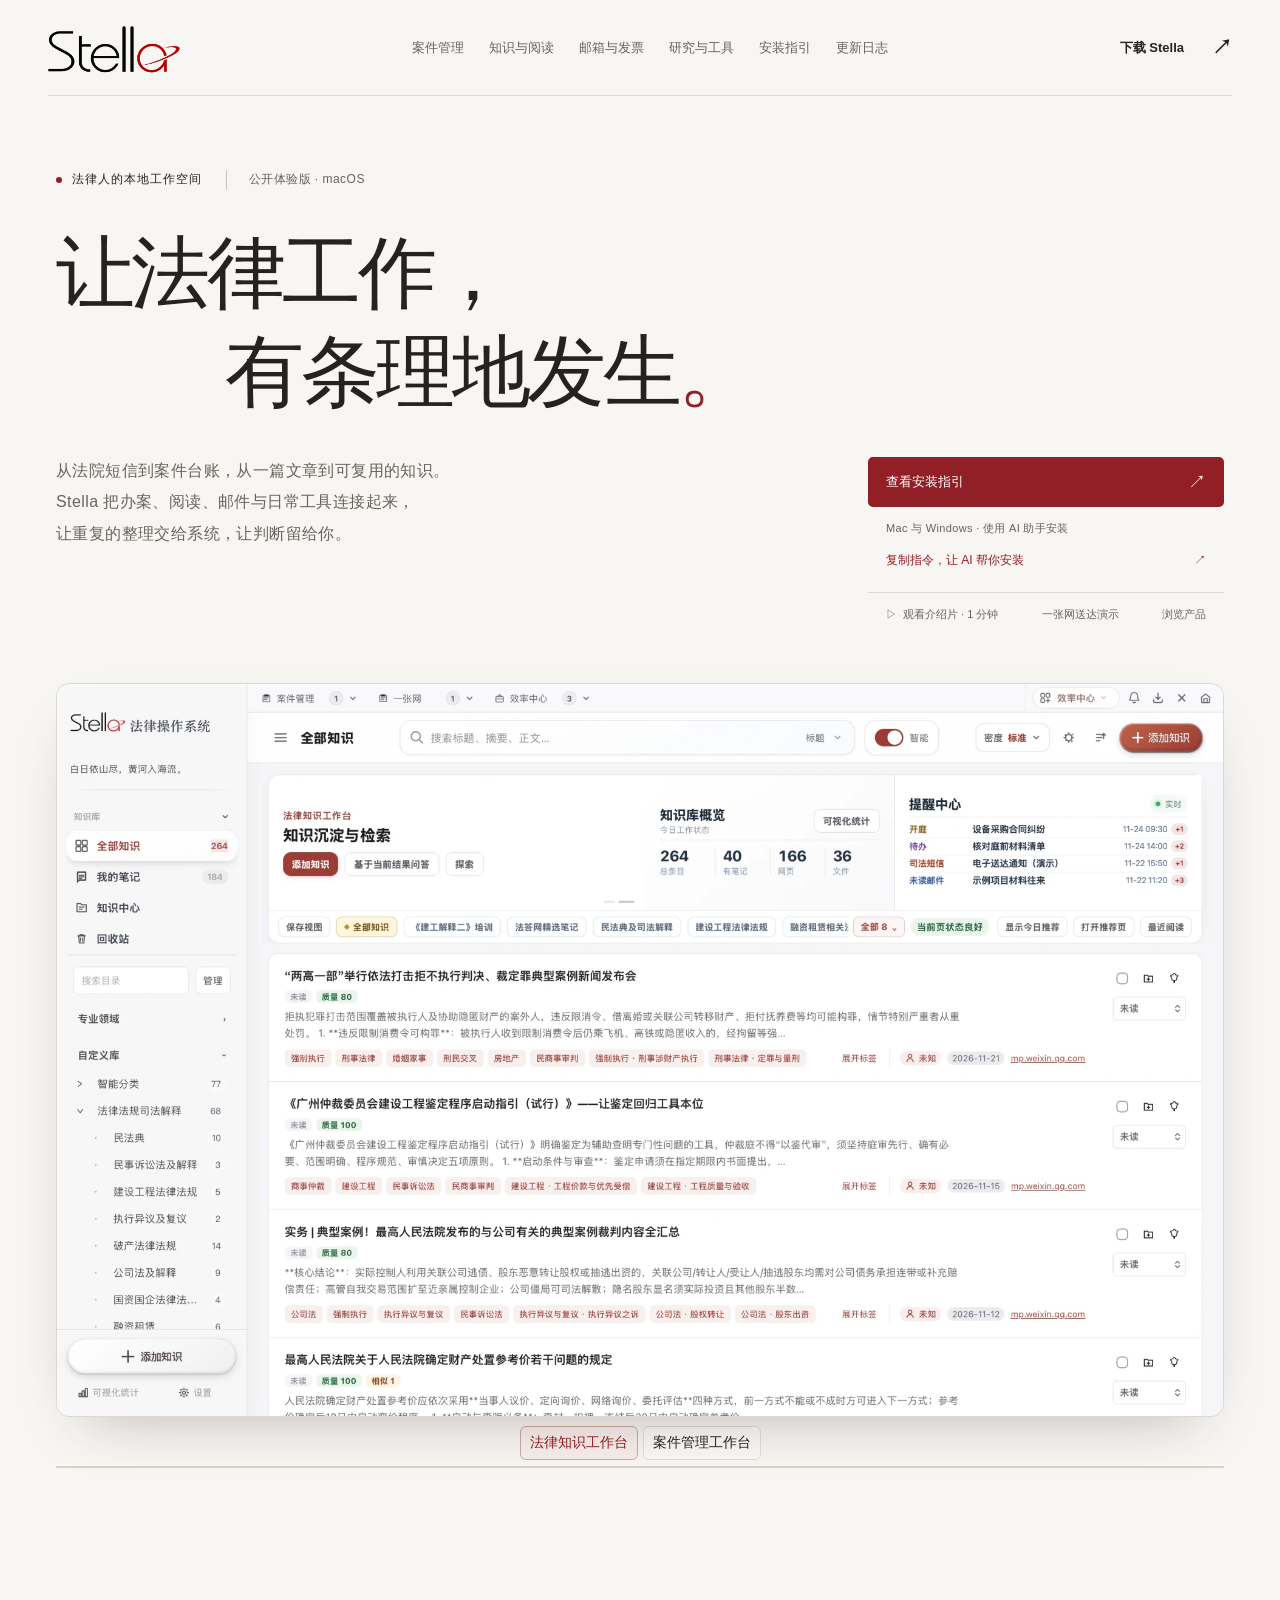
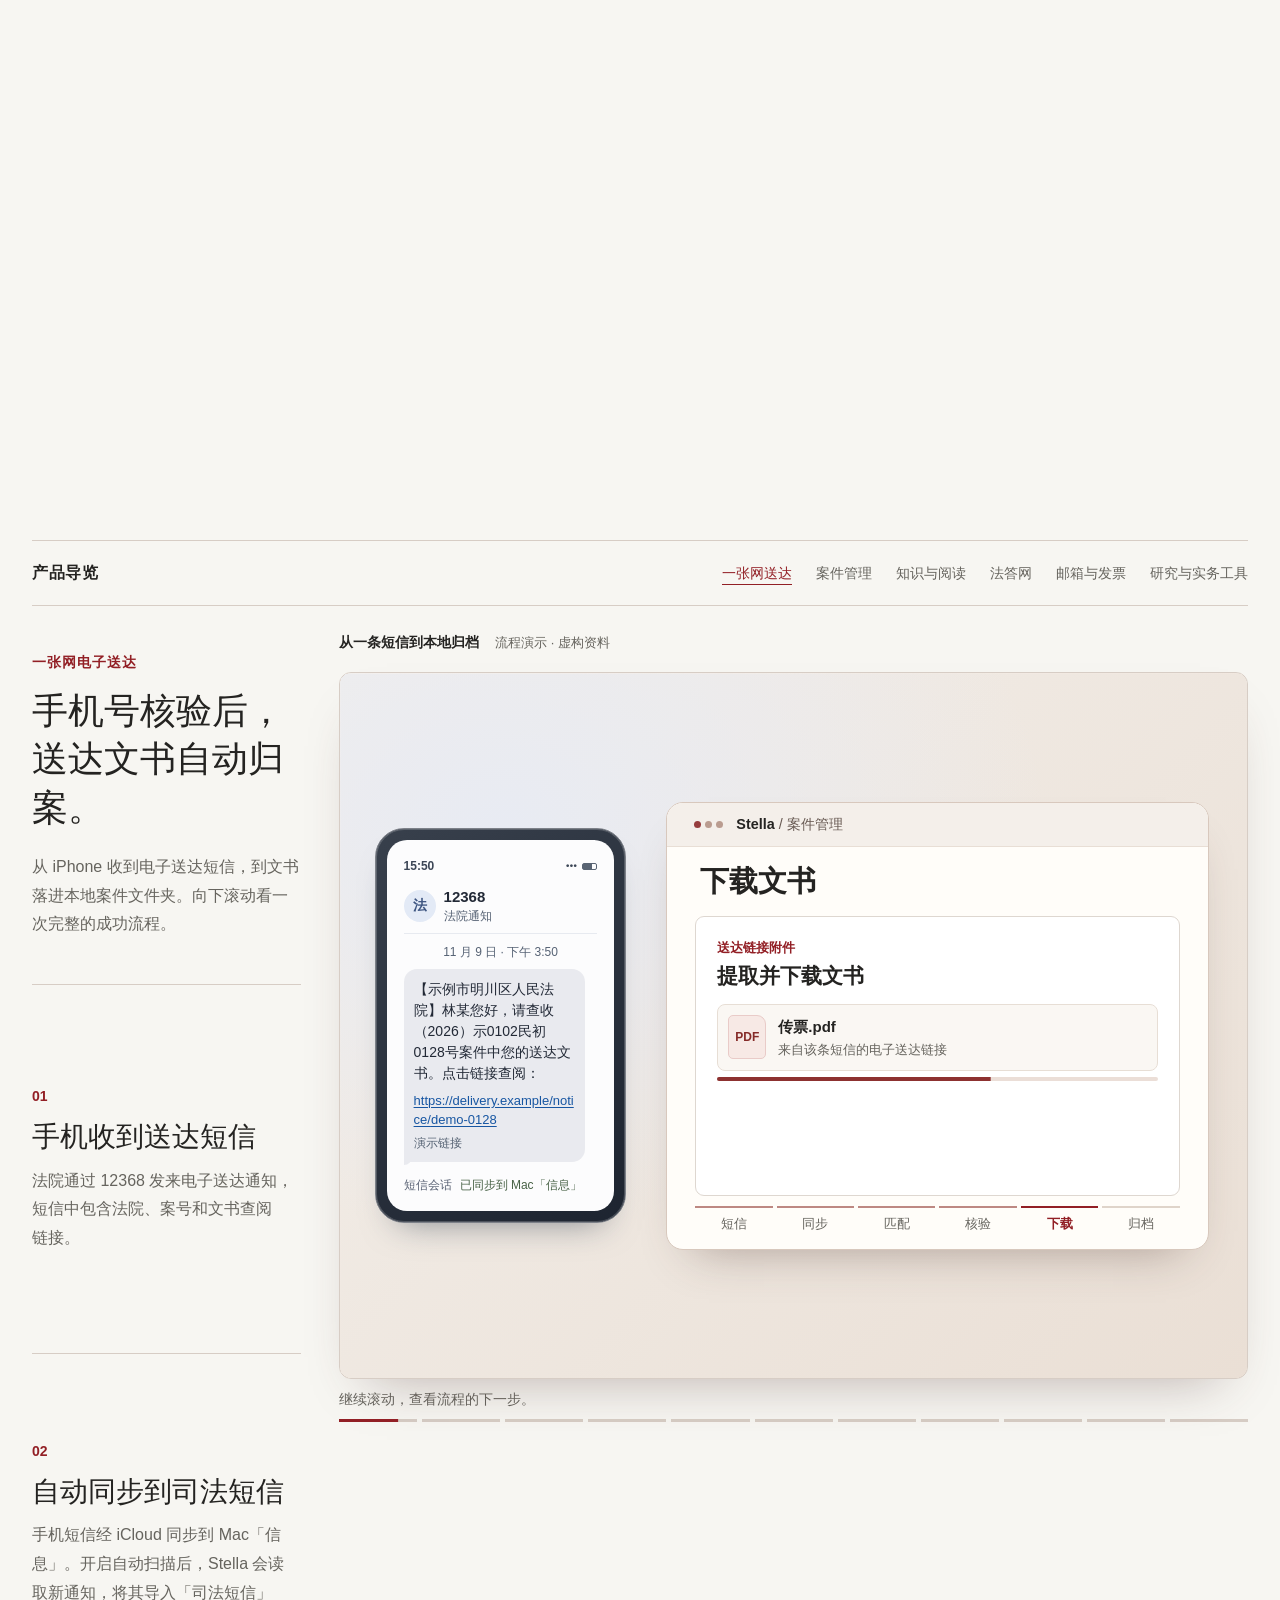
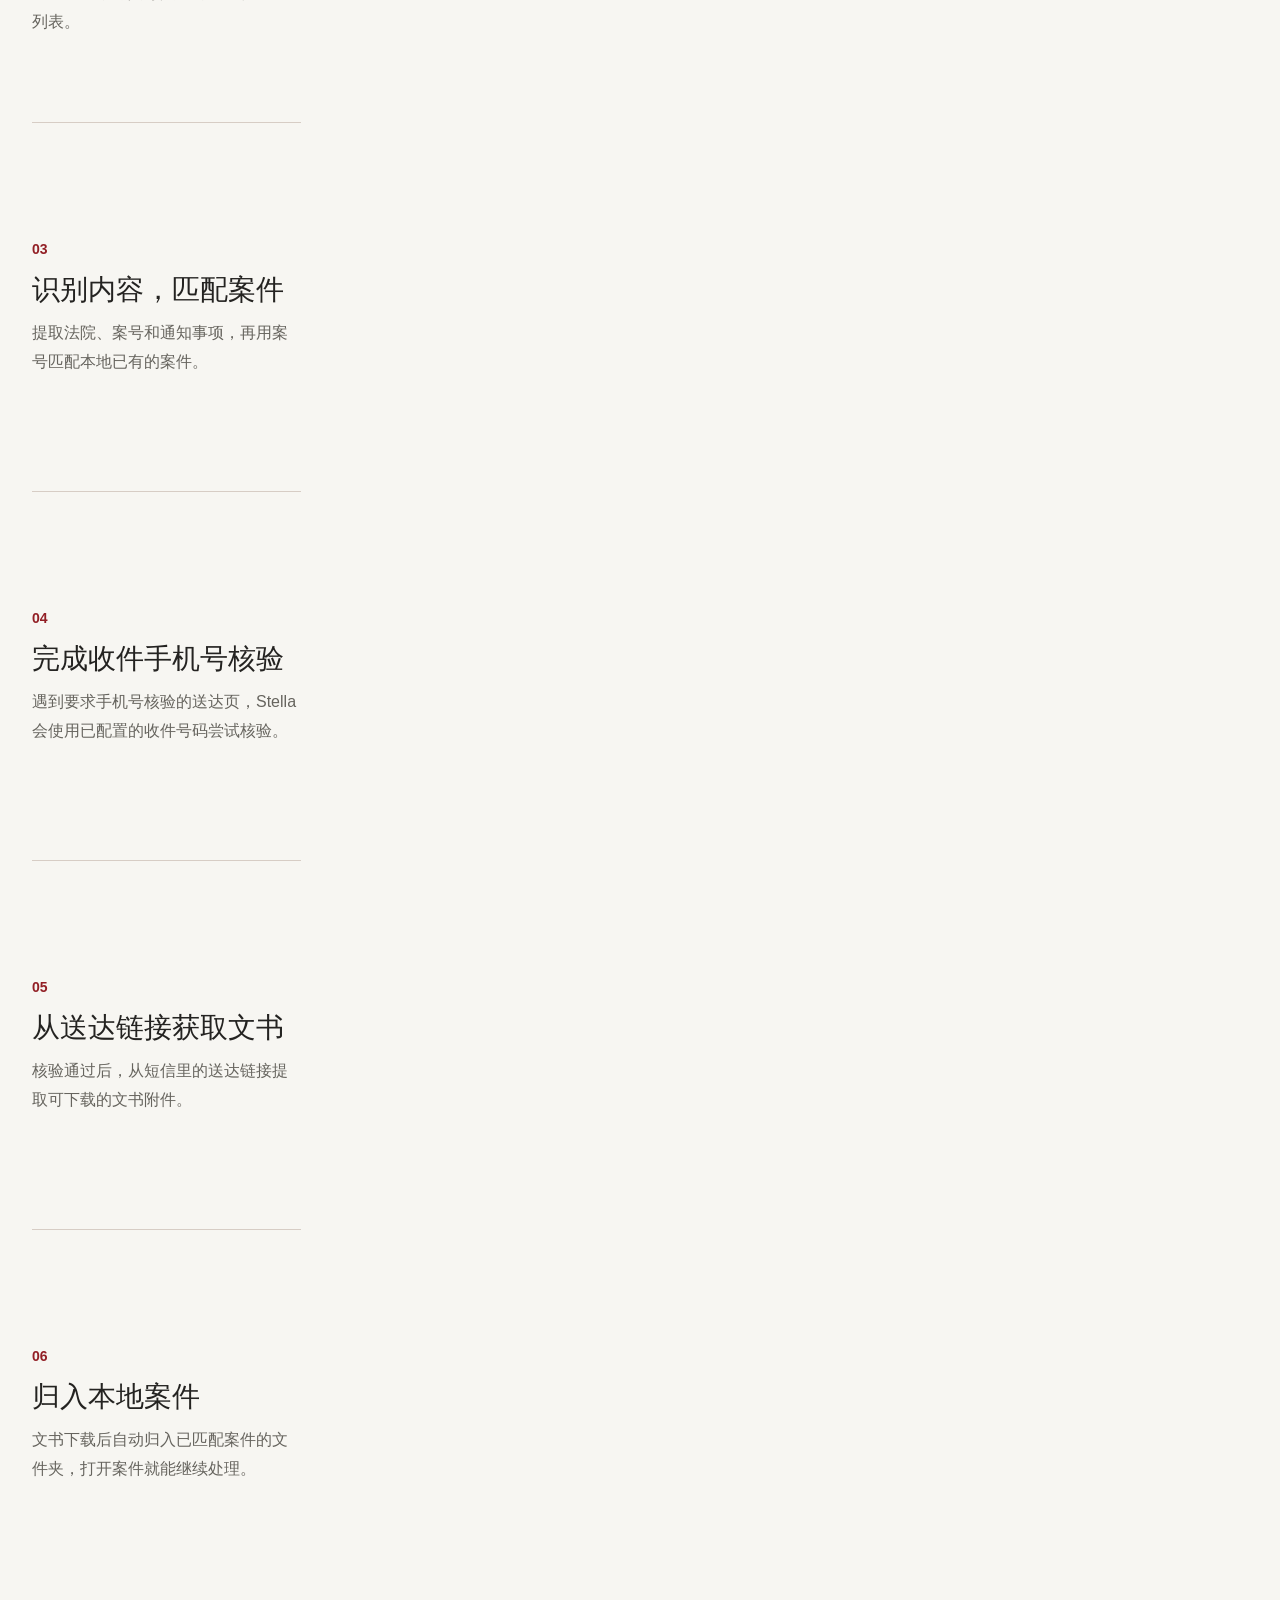
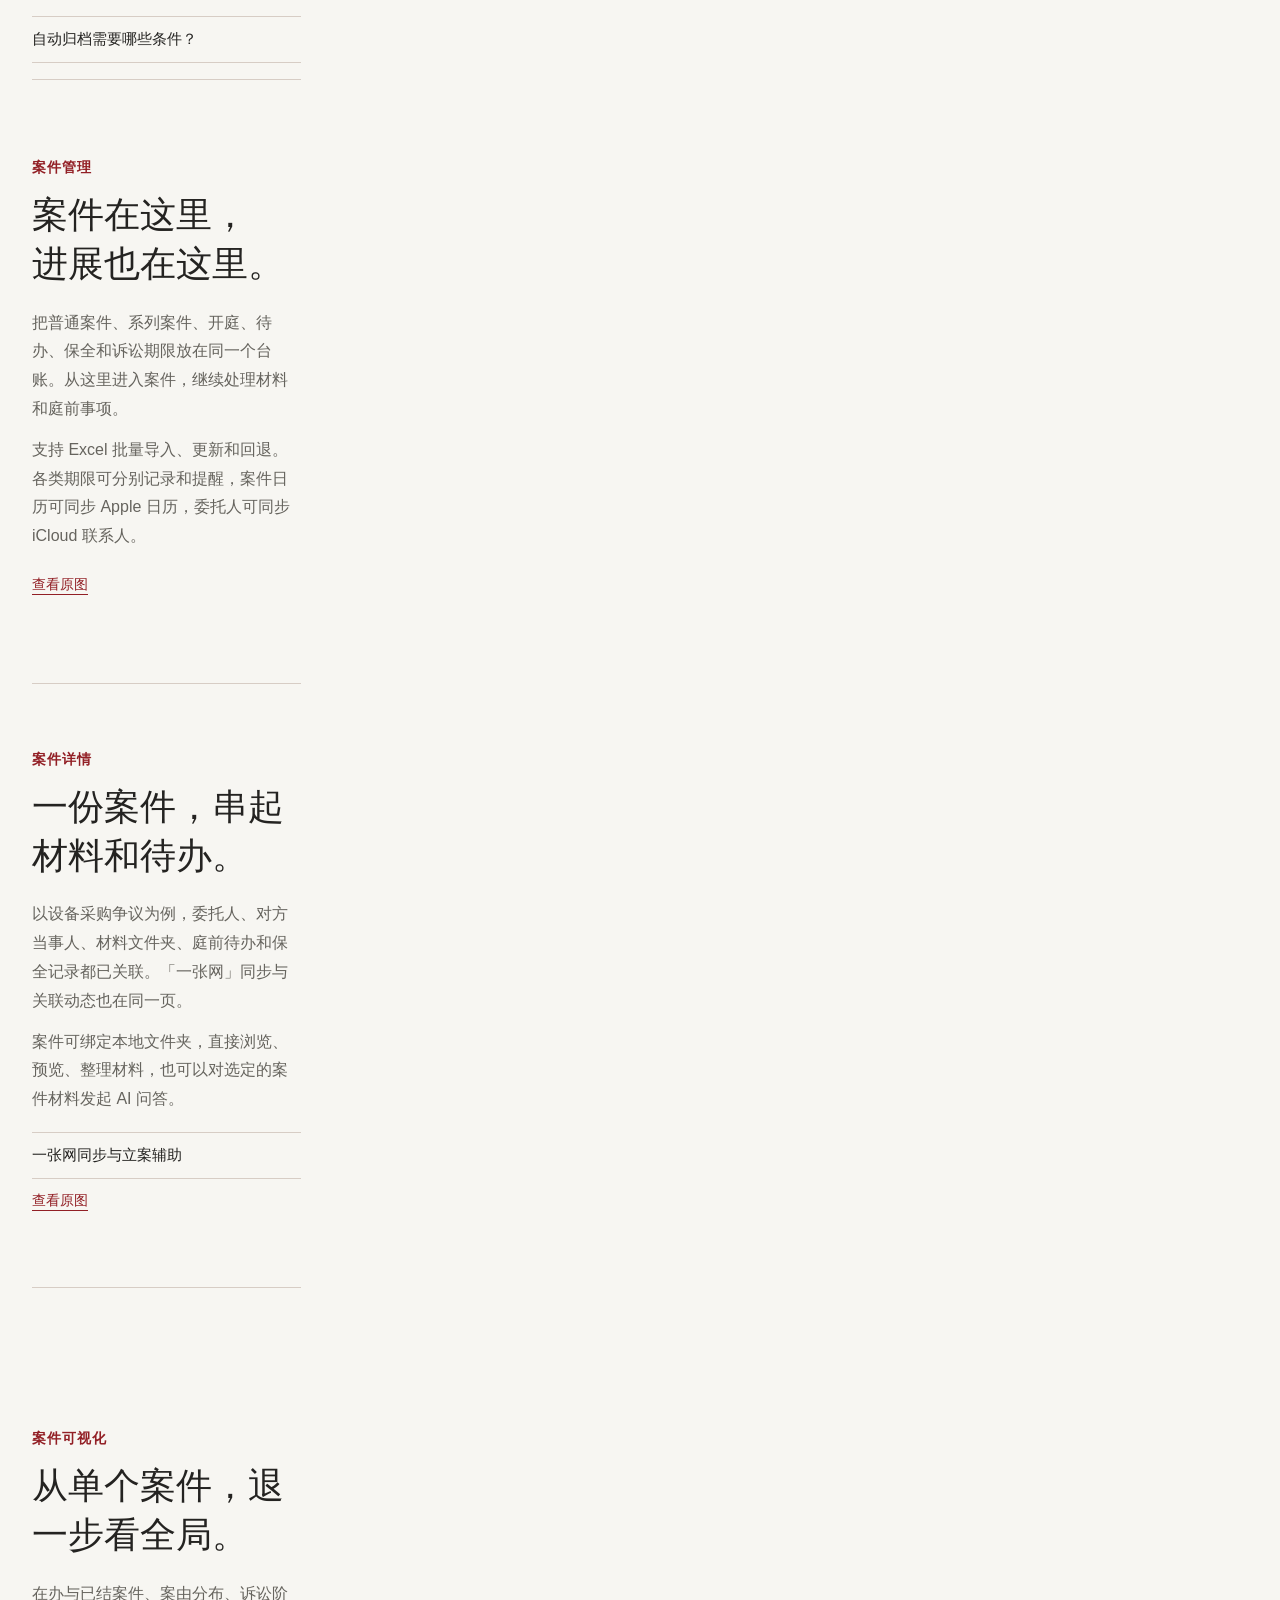
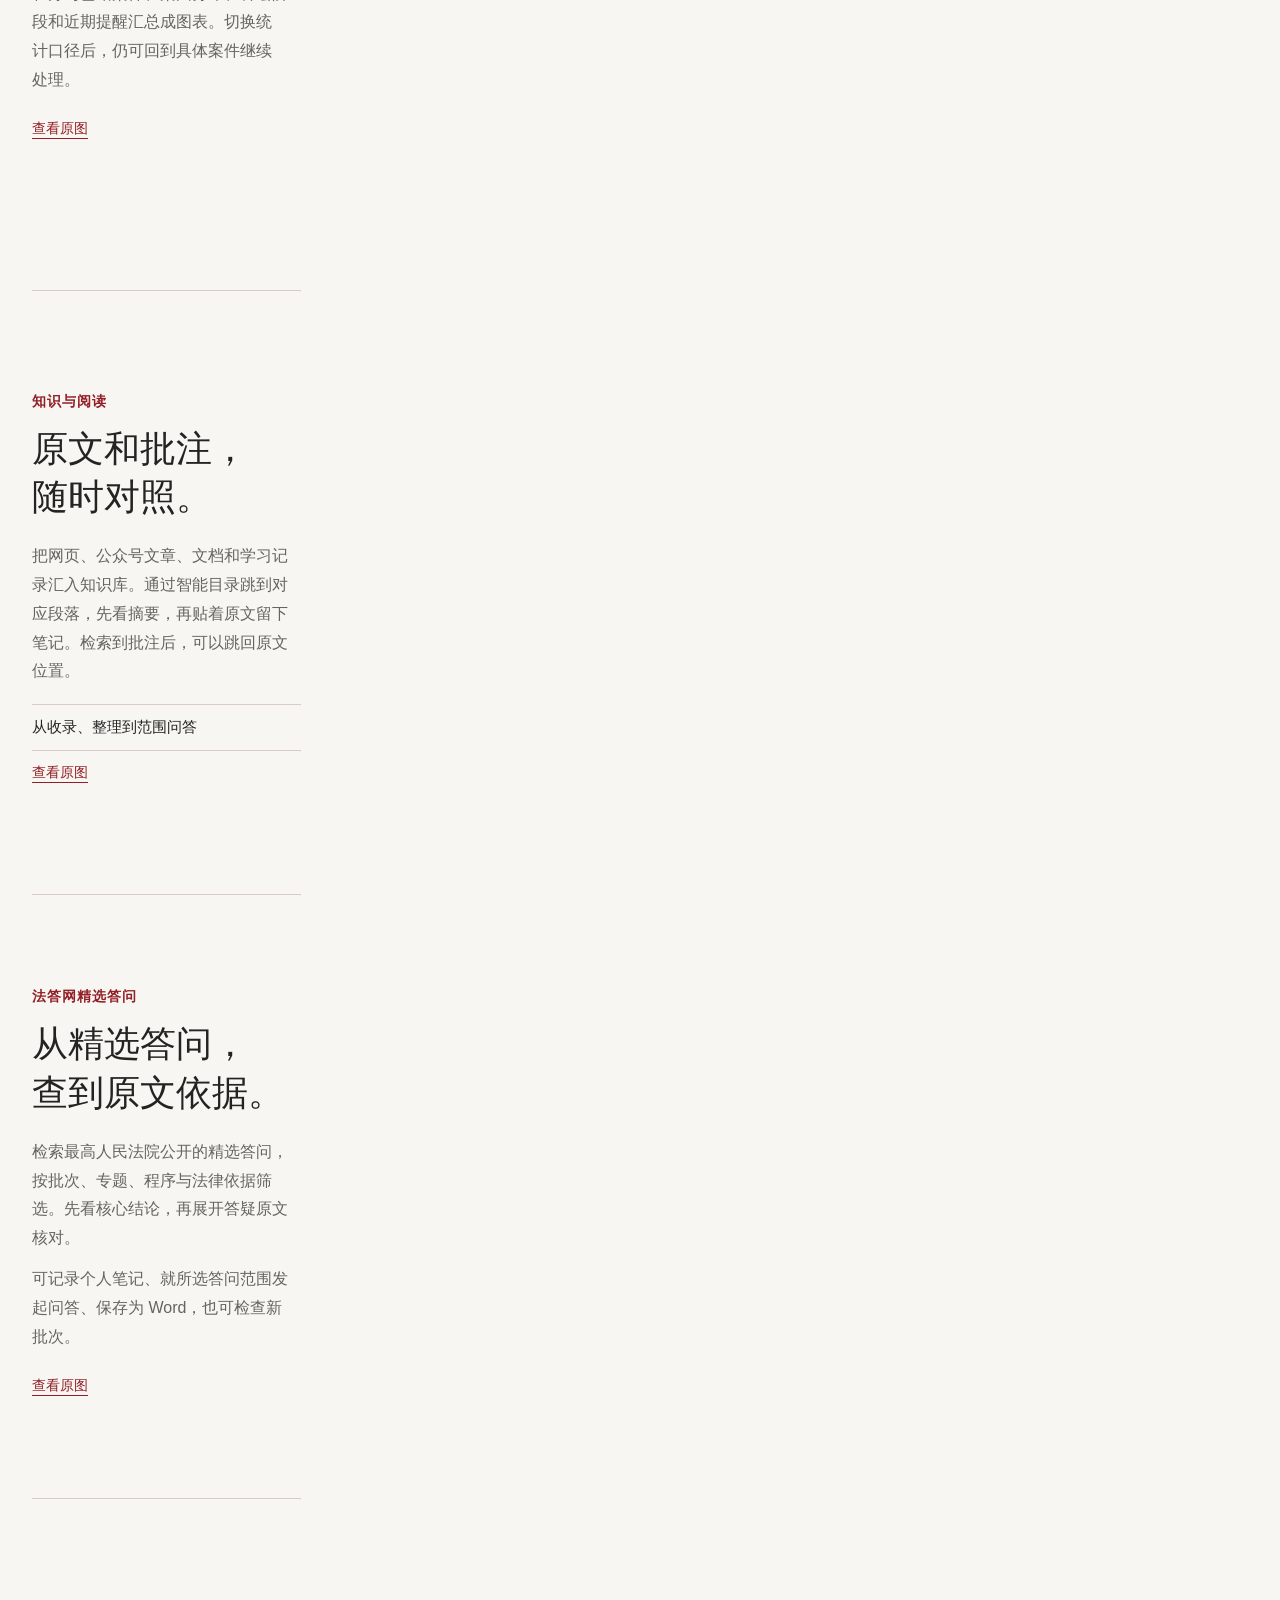
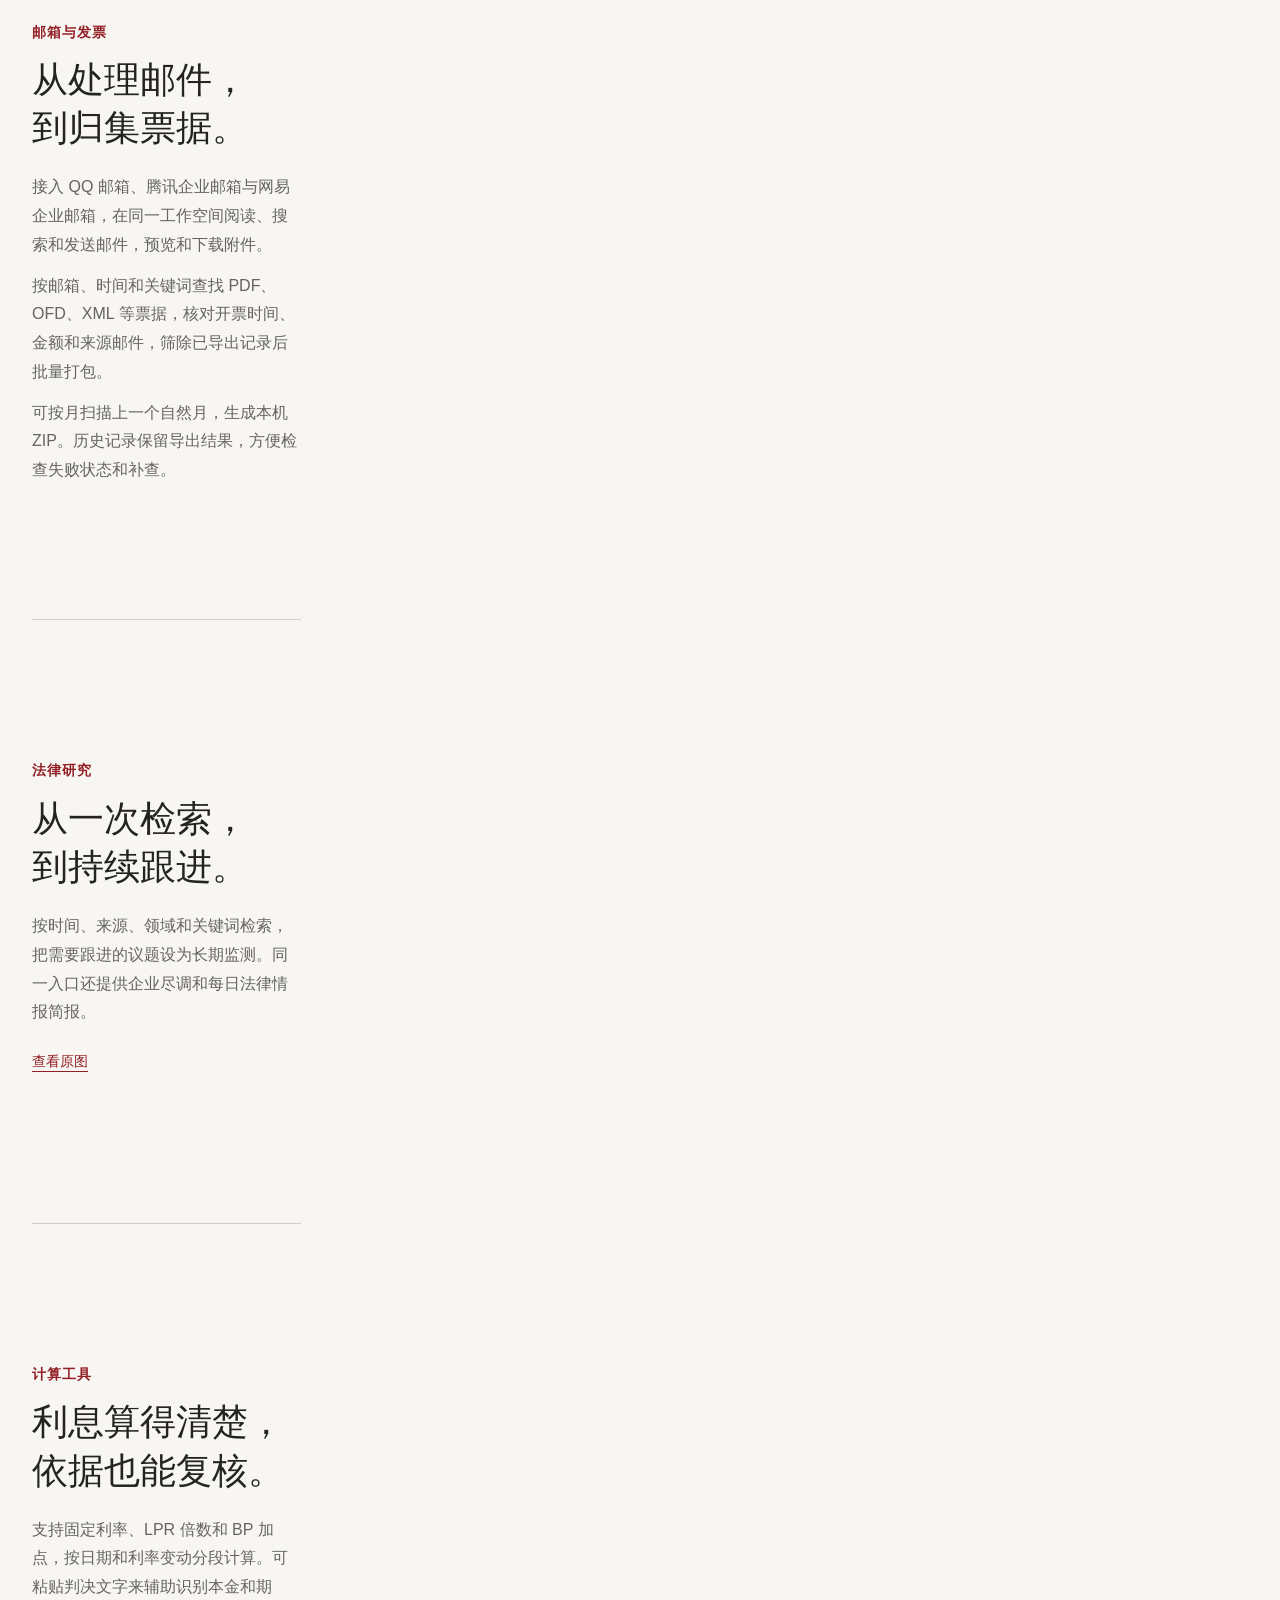
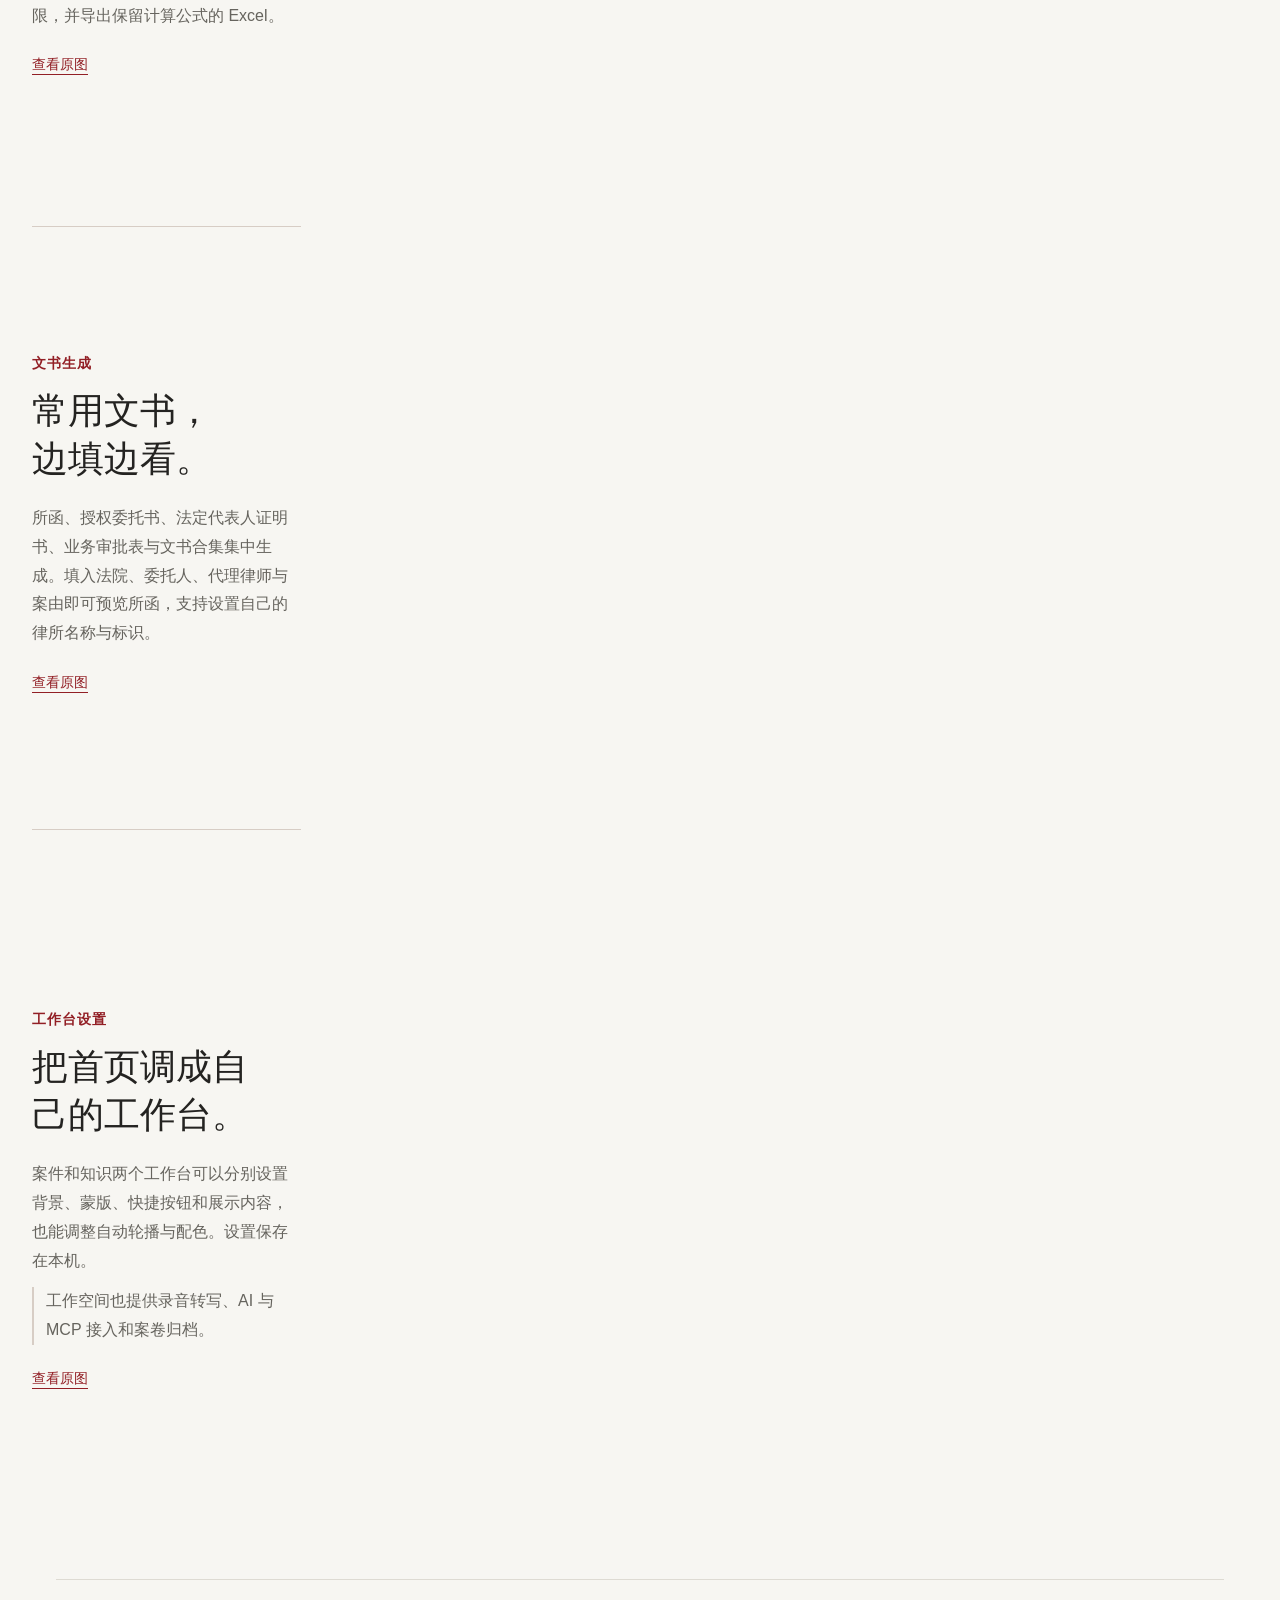
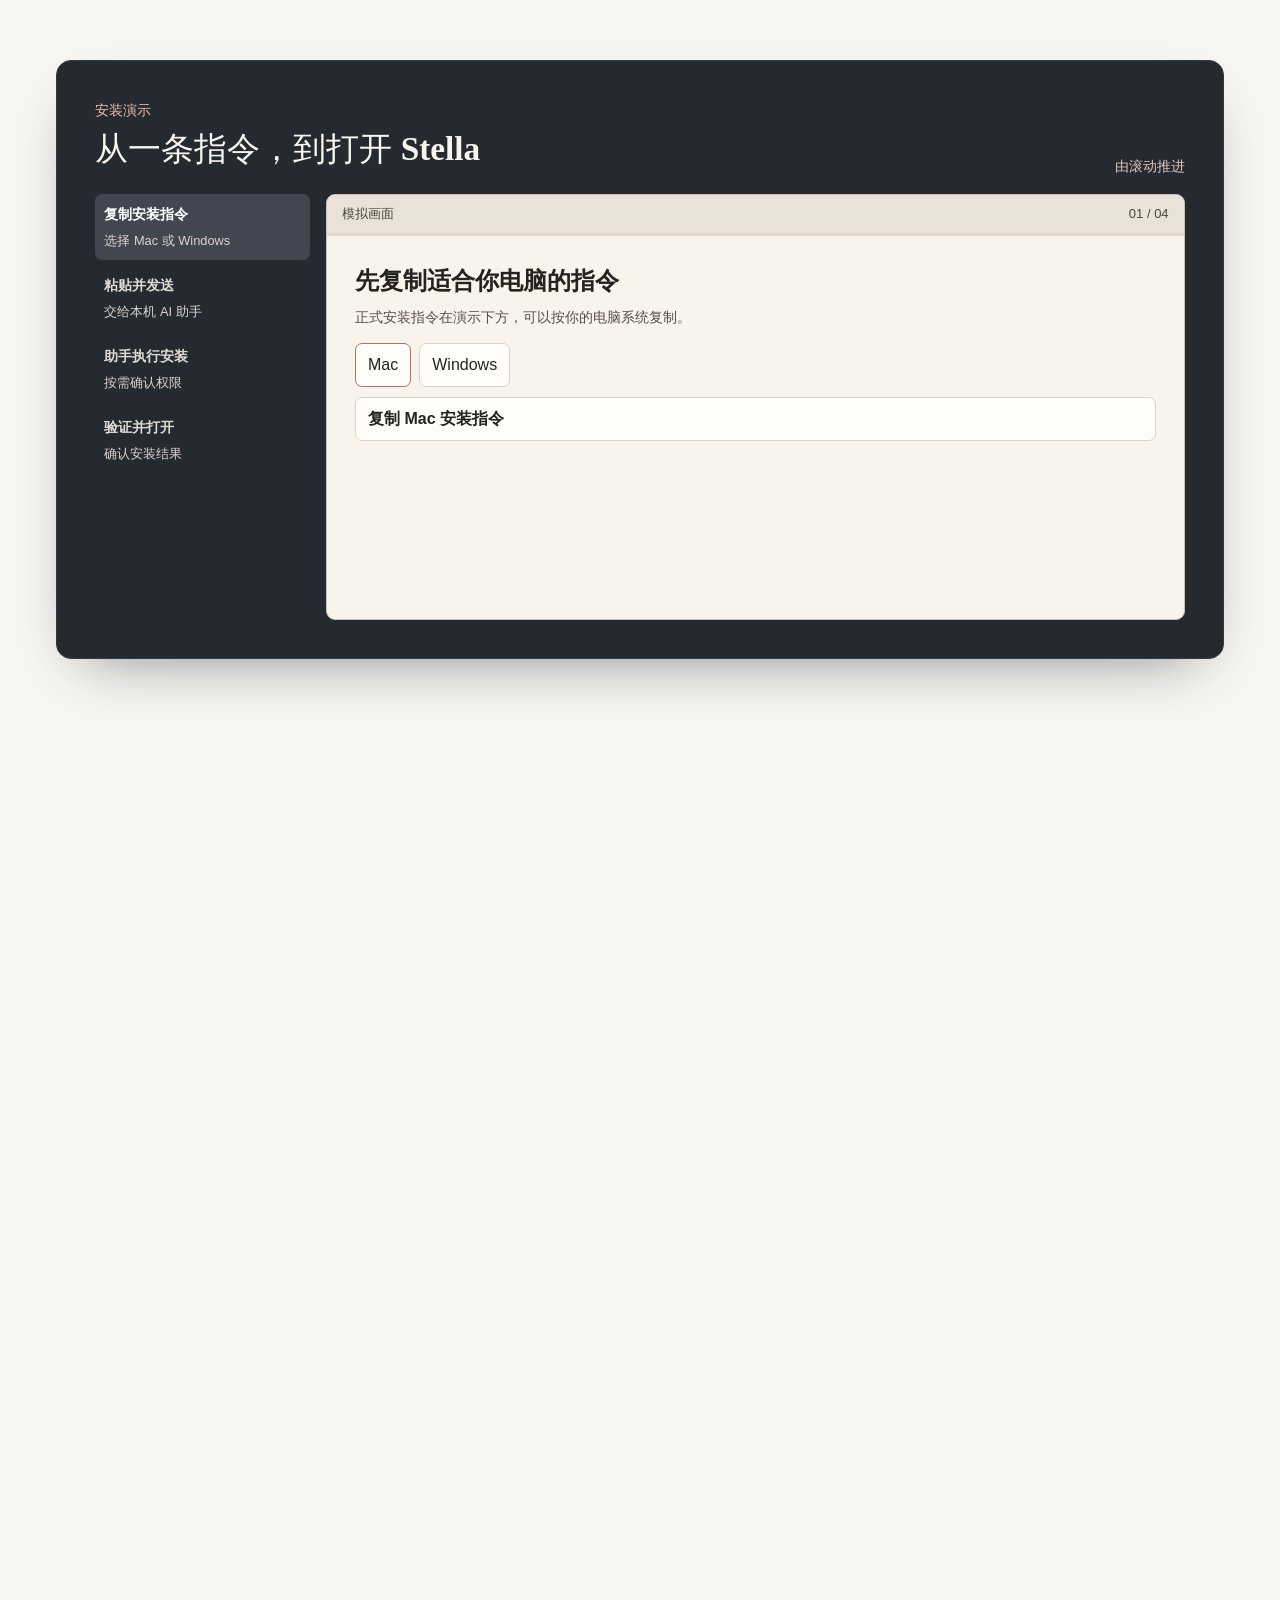
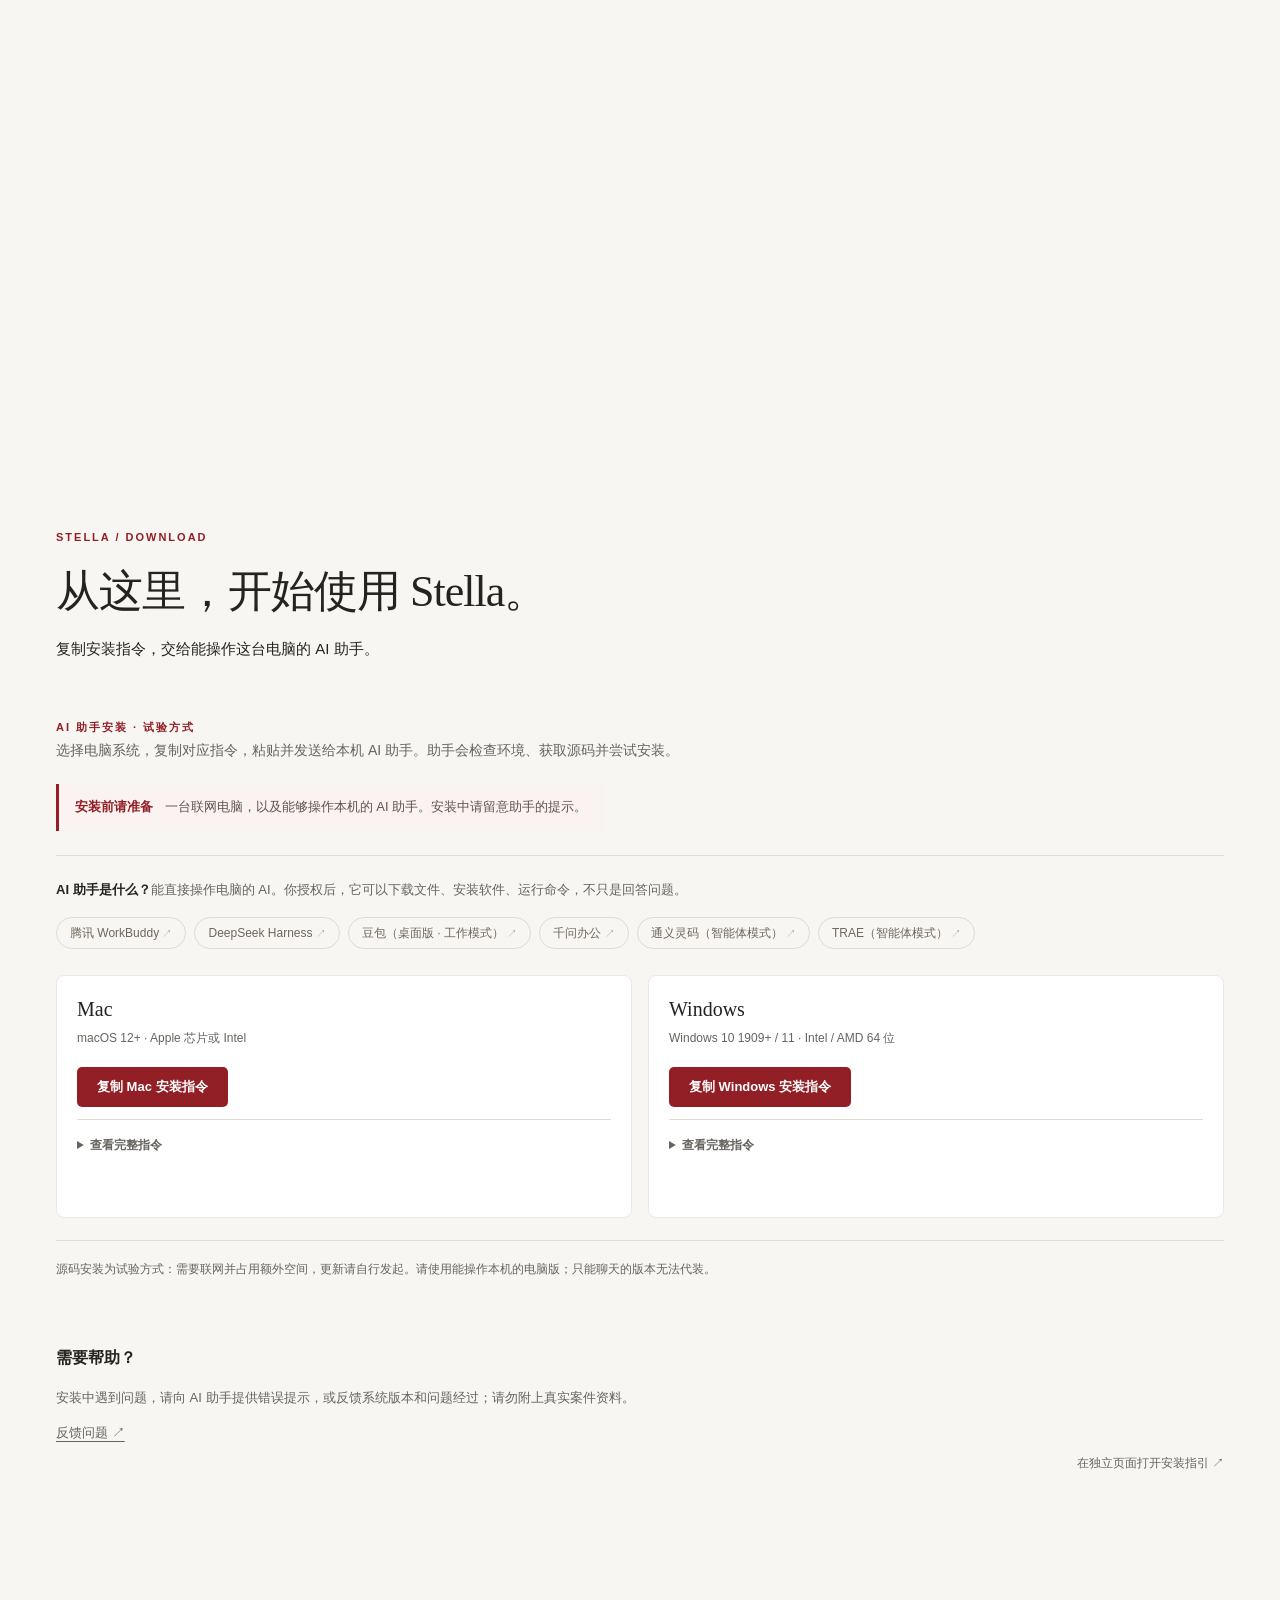
==== commit d2480cce: "Replace the website introduction with the one-minute Stella film" ====
--- a/docs/index.html
+++ b/docs/index.html
@@ -43,7 +43,7 @@
   <div class="eyebrow"><span class="status-dot" aria-hidden="true"></span> 法律人的本地工作空间 <span class="edition">公开体验版 · macOS</span></div>
   <h1>让法律工作，<br><span class="hero-second">有条理地发生<span class="period">。</span></span></h1>
   <div class="hero-bottom"><p class="hero-description">从法院短信到案件台账，从一篇文章到可复用的知识。<br>Stella 把办案、阅读、邮件与日常工具连接起来，<br class="desktop-break">让重复的整理交给系统，让判断留给你。</p>
-  <div class="hero-actions"><a class="button primary" data-download href="#install">查看安装指引 <span aria-hidden="true">↗</span></a><p class="download-meta" data-device-note>Mac 与 Windows · 使用 AI 助手安装</p><a class="hero-ai-link" href="#install-instructions"><span>复制指令，让 AI 帮你安装</span><span aria-hidden="true">↗</span></a><div class="hero-quiet-links"><a class="quiet-link" href="watch.html"><span aria-hidden="true">▷</span>观看介绍片 · 3 分 24 秒</a><a class="quiet-link" href="#delivery">一张网送达演示</a><a class="quiet-link" href="#product-story">浏览产品</a></div></div></div>
+  <div class="hero-actions"><a class="button primary" data-download href="#install">查看安装指引 <span aria-hidden="true">↗</span></a><p class="download-meta" data-device-note>Mac 与 Windows · 使用 AI 助手安装</p><a class="hero-ai-link" href="#install-instructions"><span>复制指令，让 AI 帮你安装</span><span aria-hidden="true">↗</span></a><div class="hero-quiet-links"><a class="quiet-link" href="watch.html"><span aria-hidden="true">▷</span>观看介绍片 · 1 分钟</a><a class="quiet-link" href="#delivery">一张网送达演示</a><a class="quiet-link" href="#product-story">浏览产品</a></div></div></div>
   <div class="workspace-showcase" id="workspace" data-workbench-story>
     <figure class="wb-pinned">
       <div class="wb-viewport">
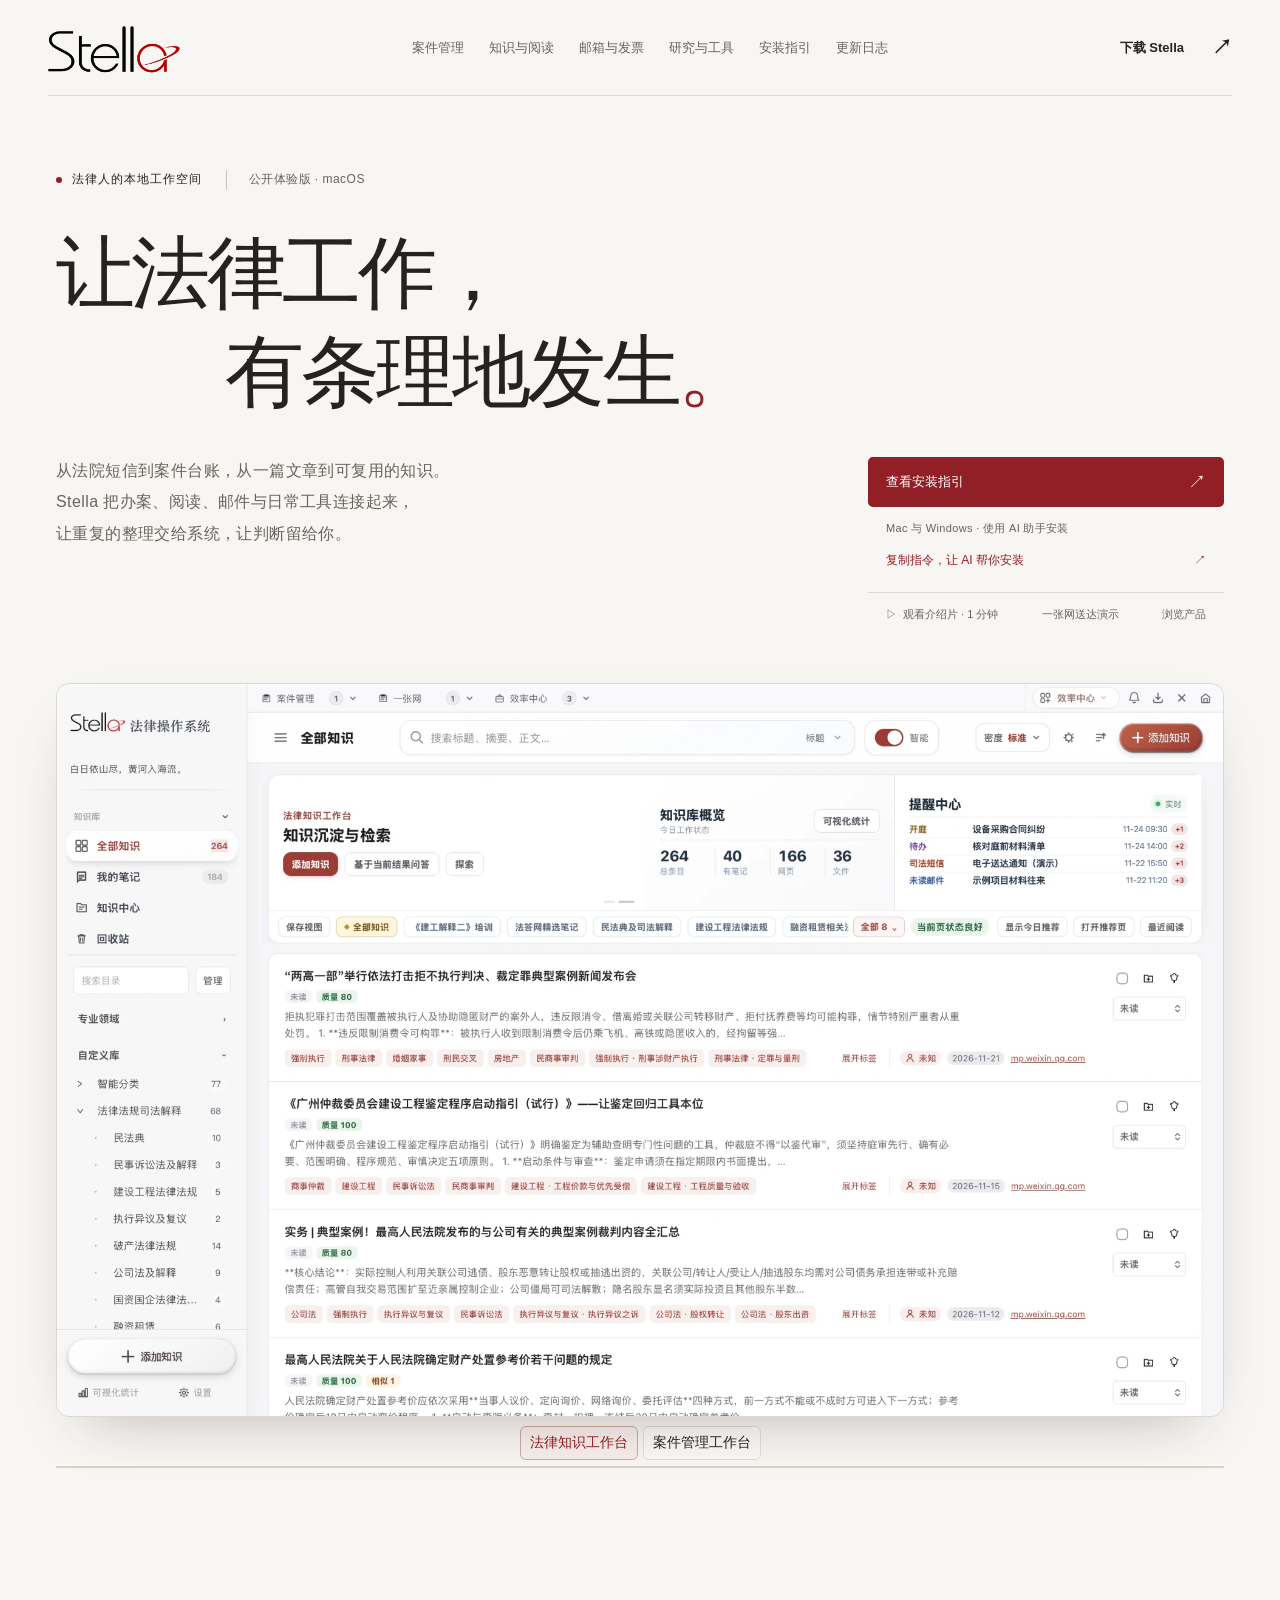
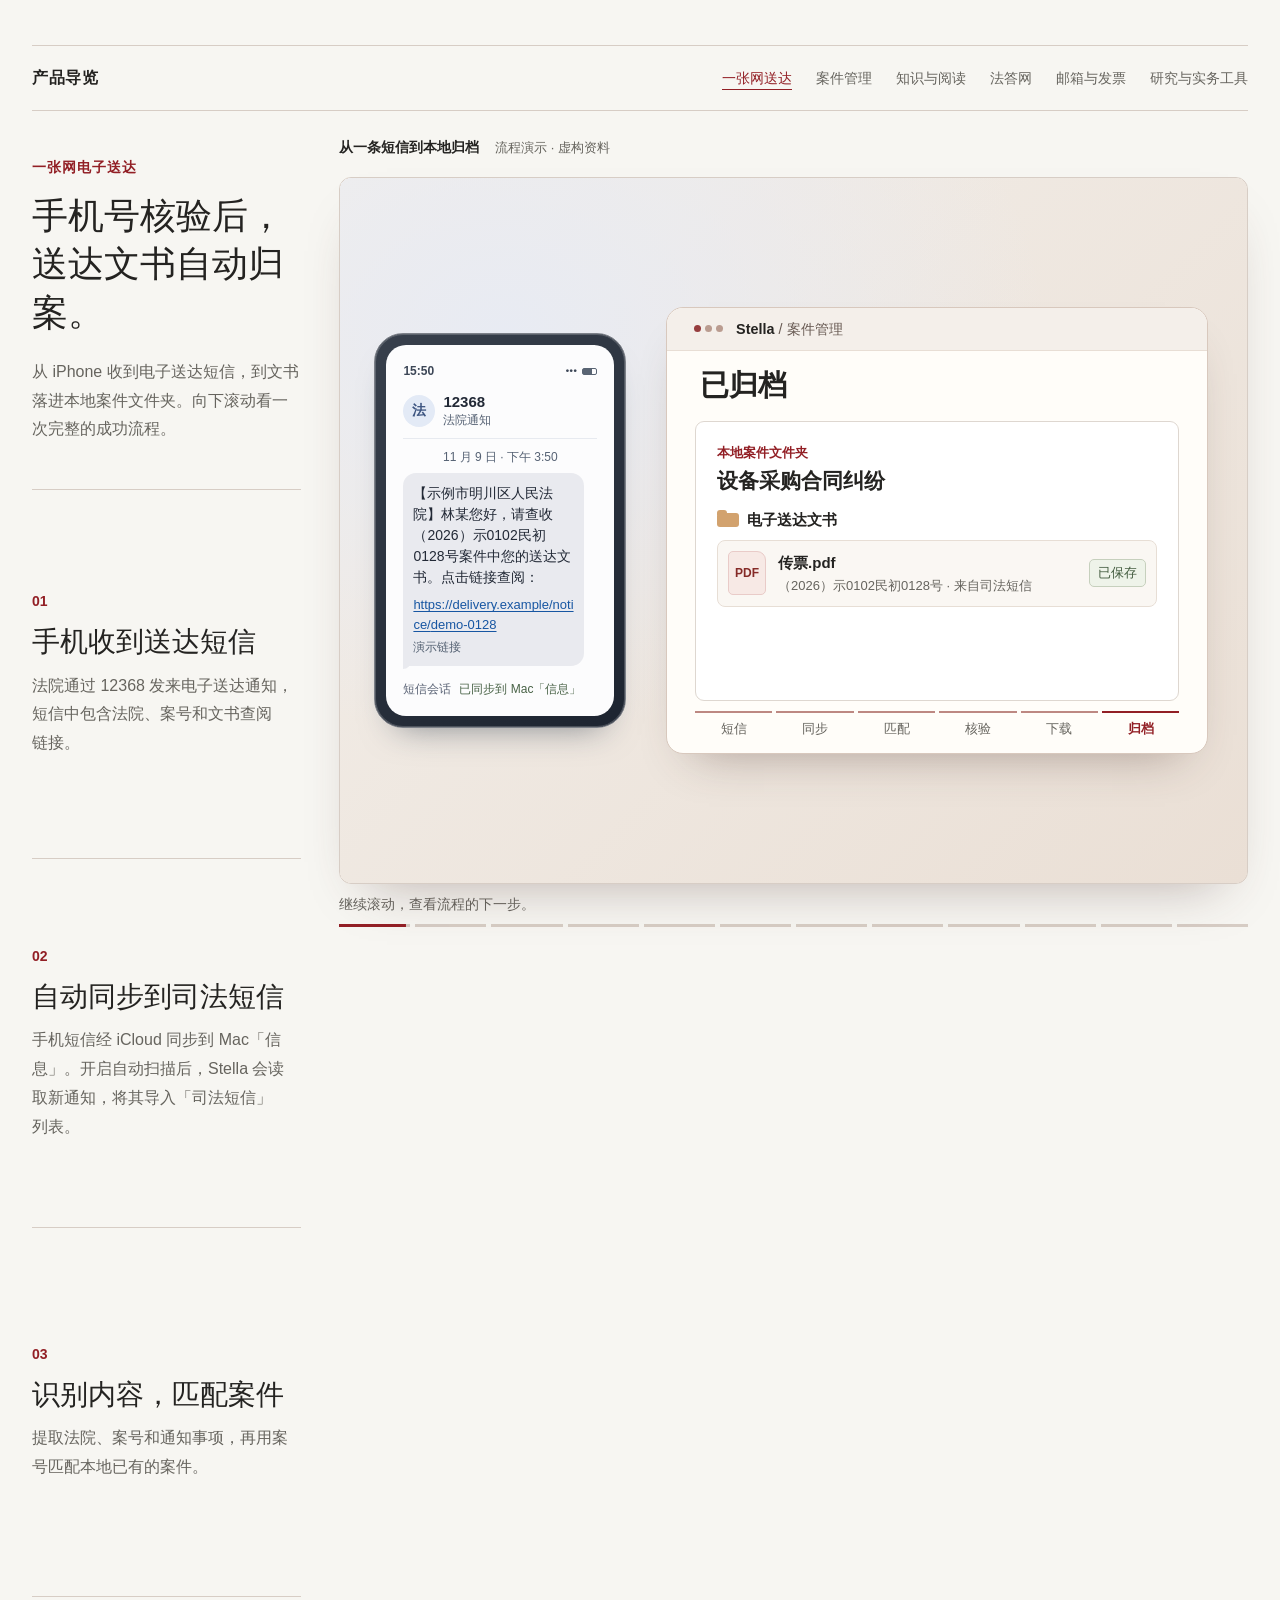
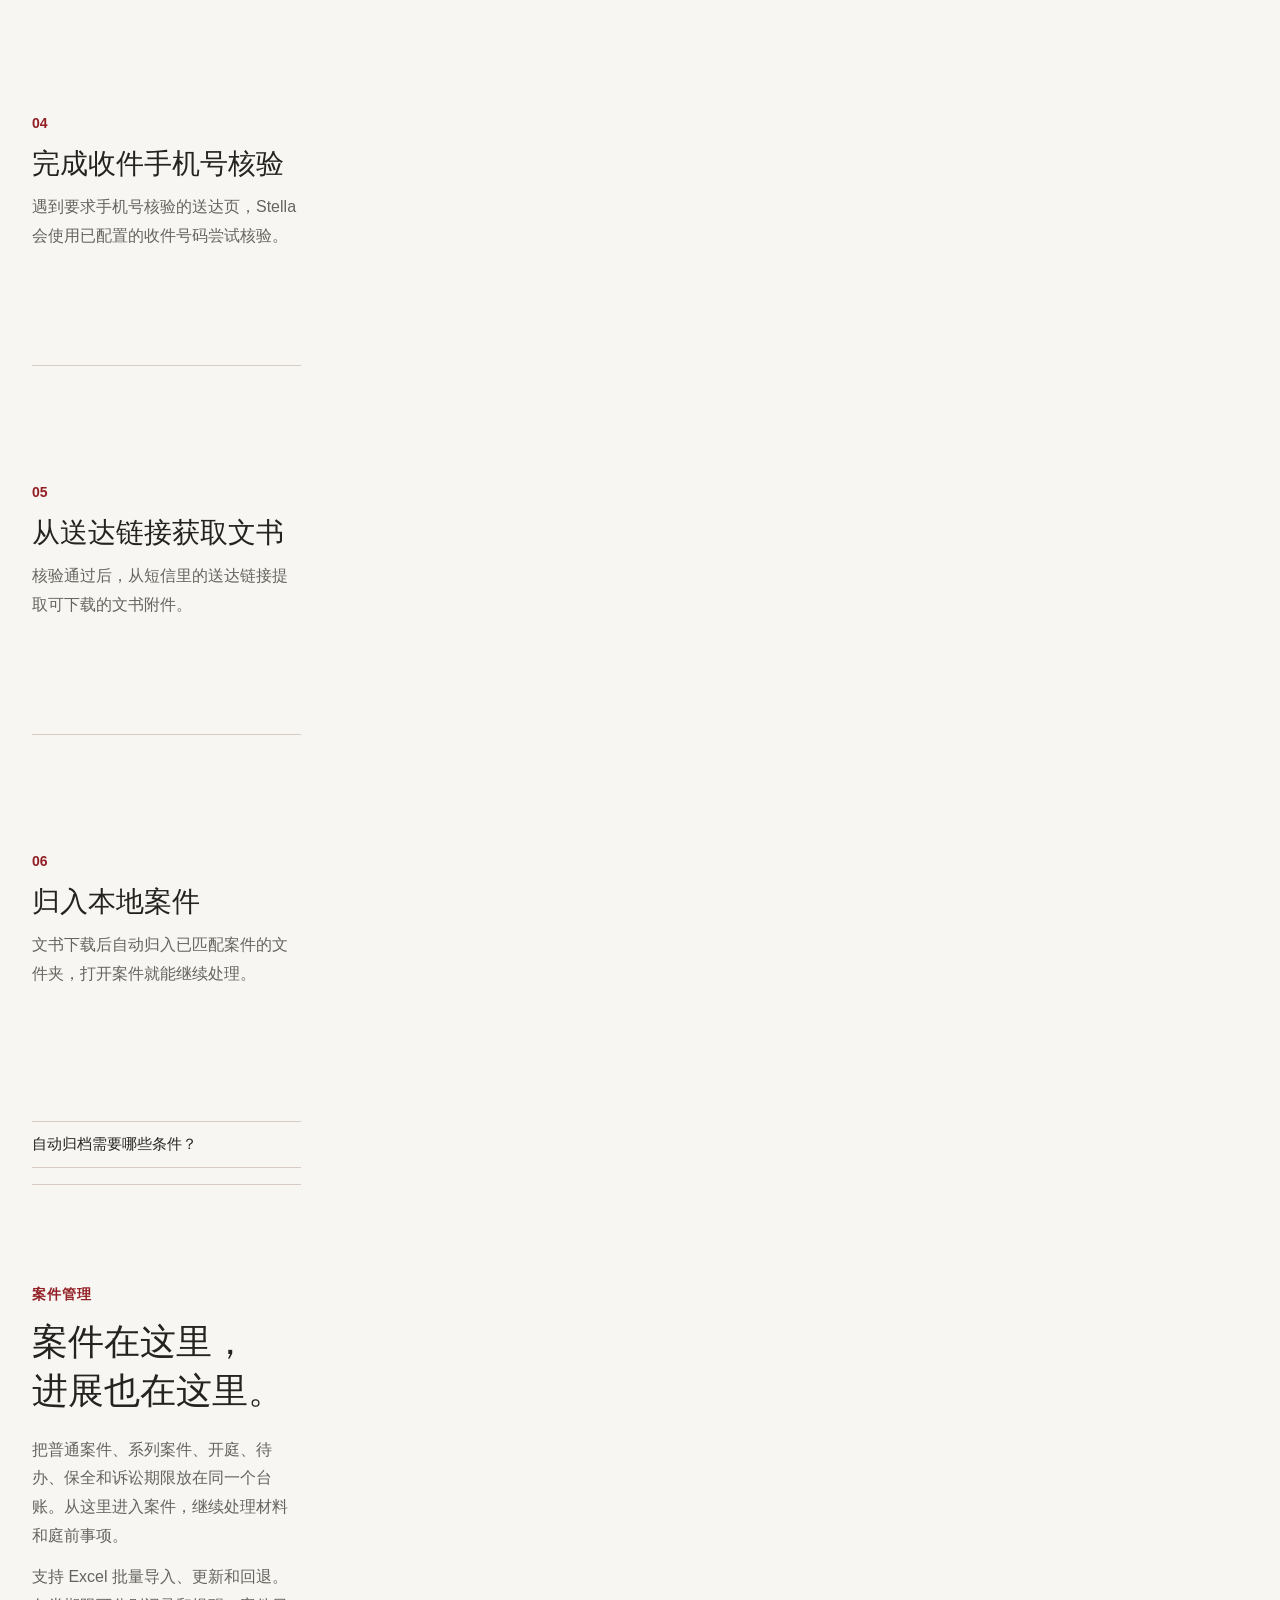
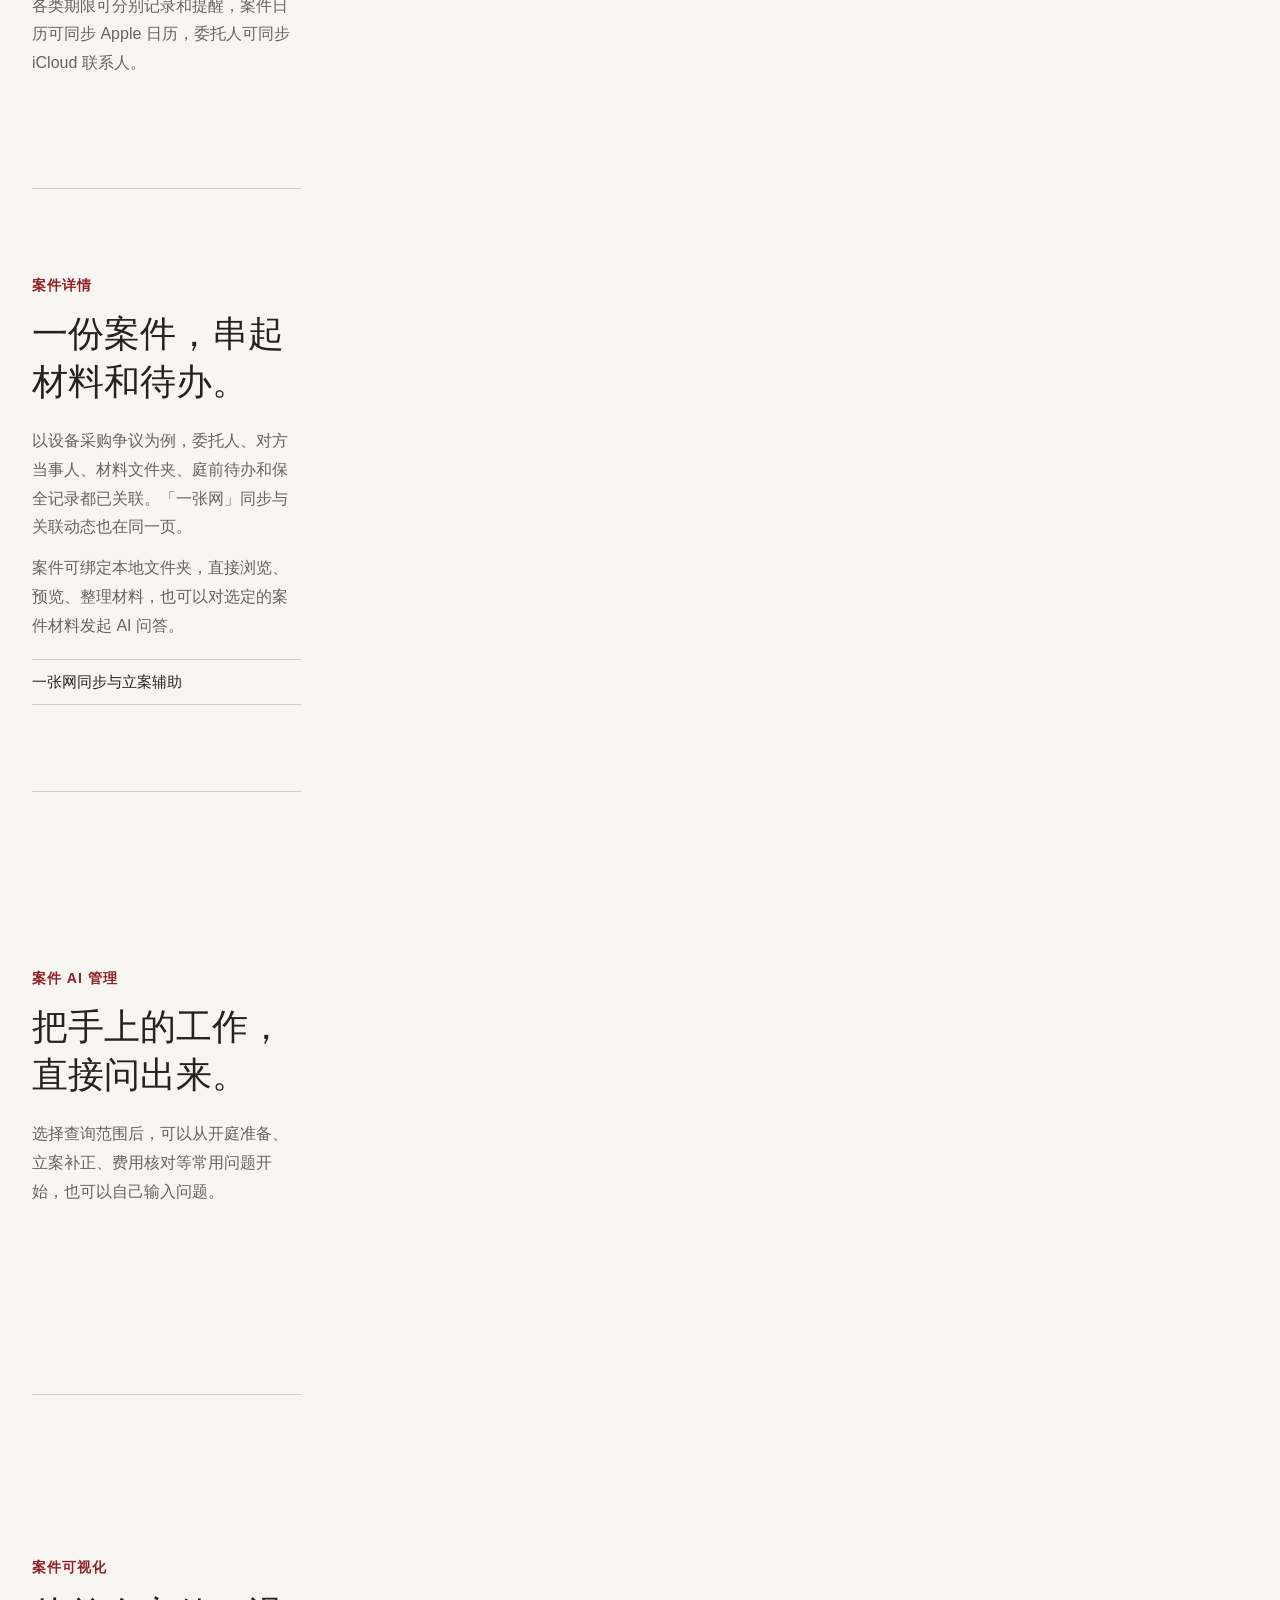
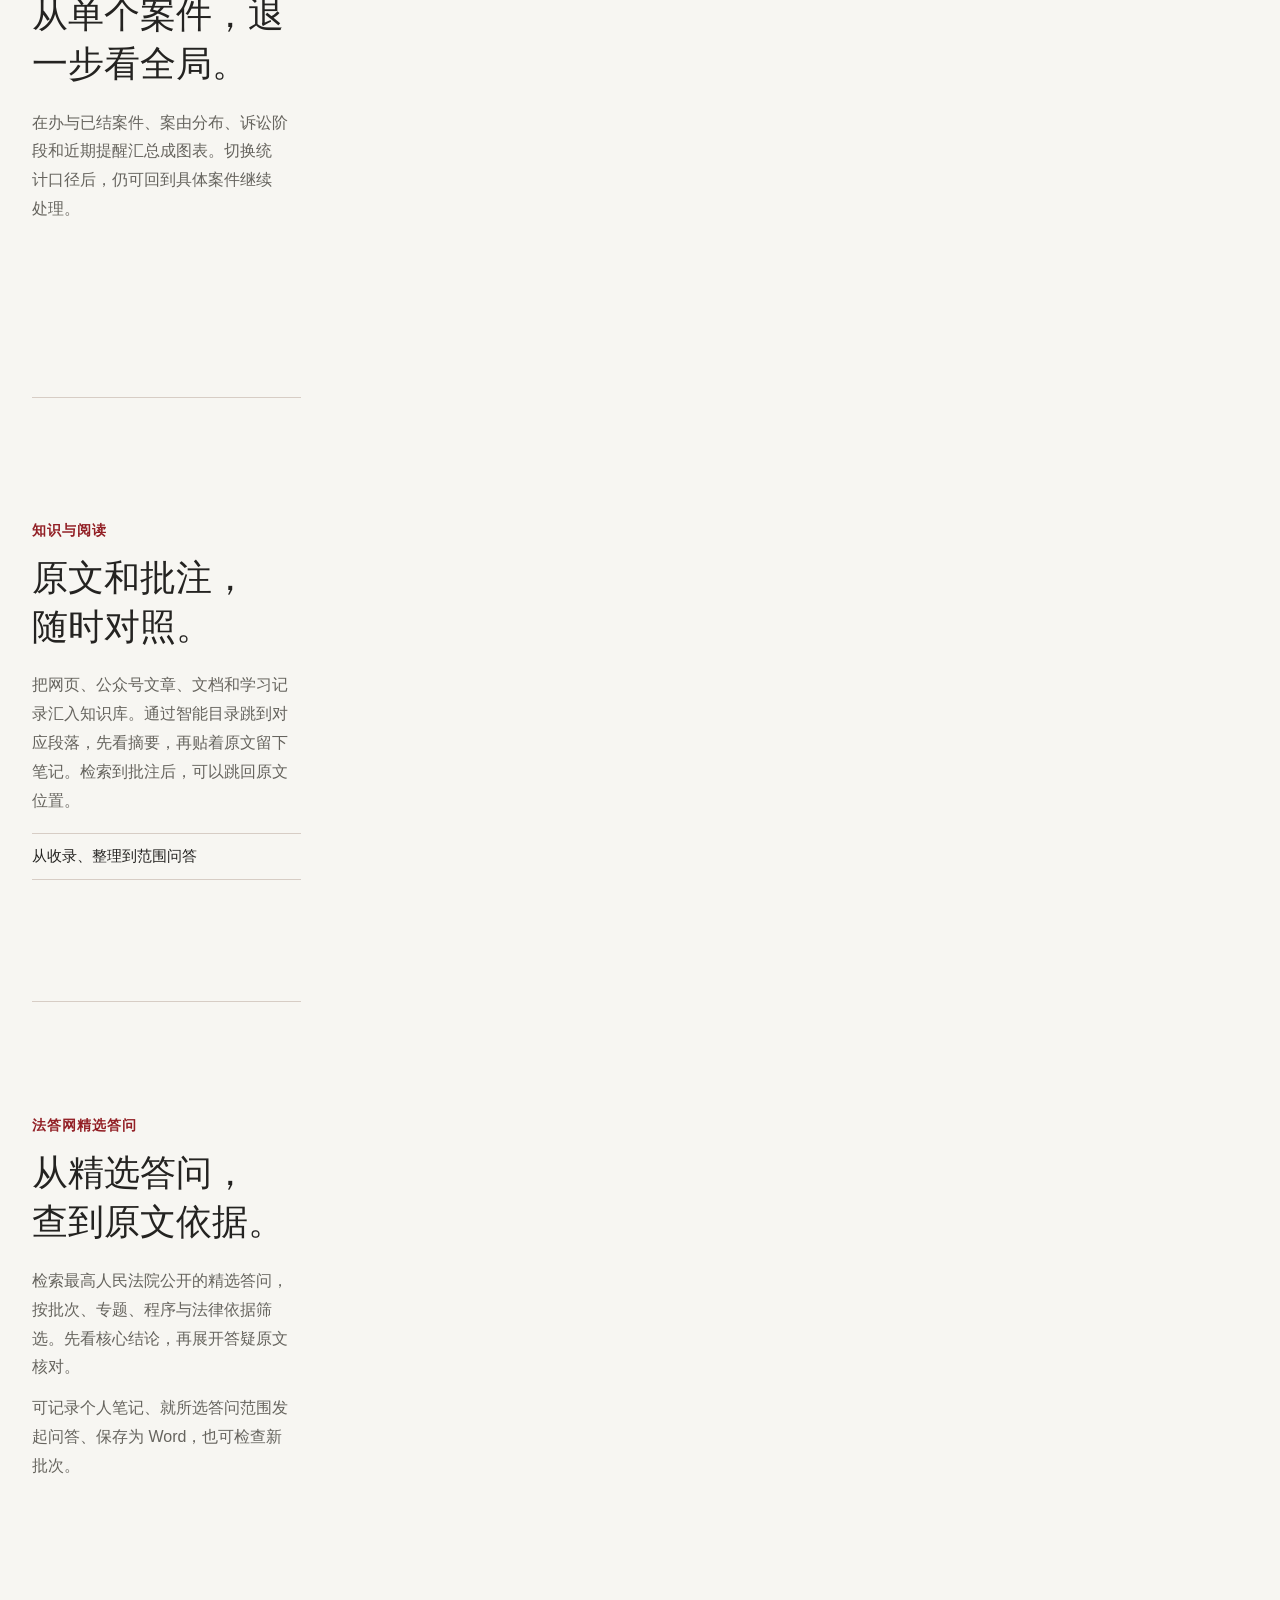
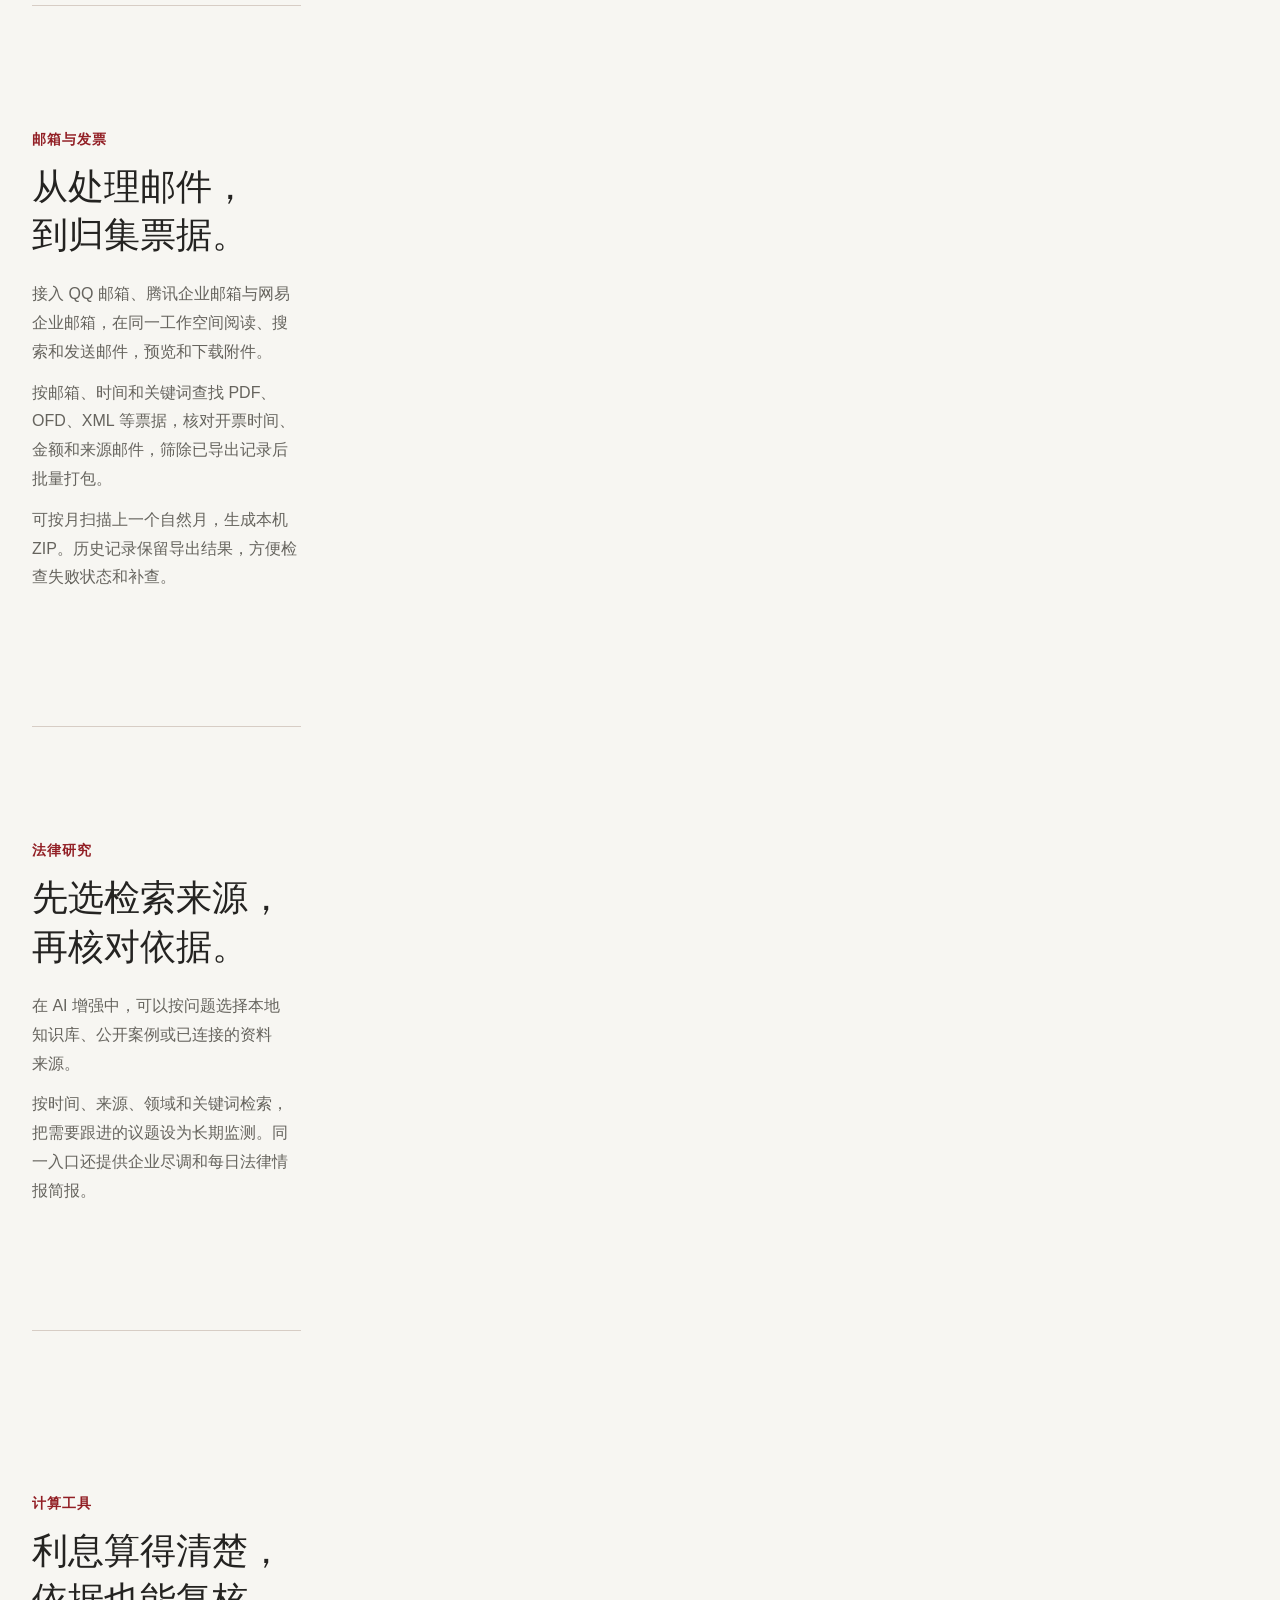
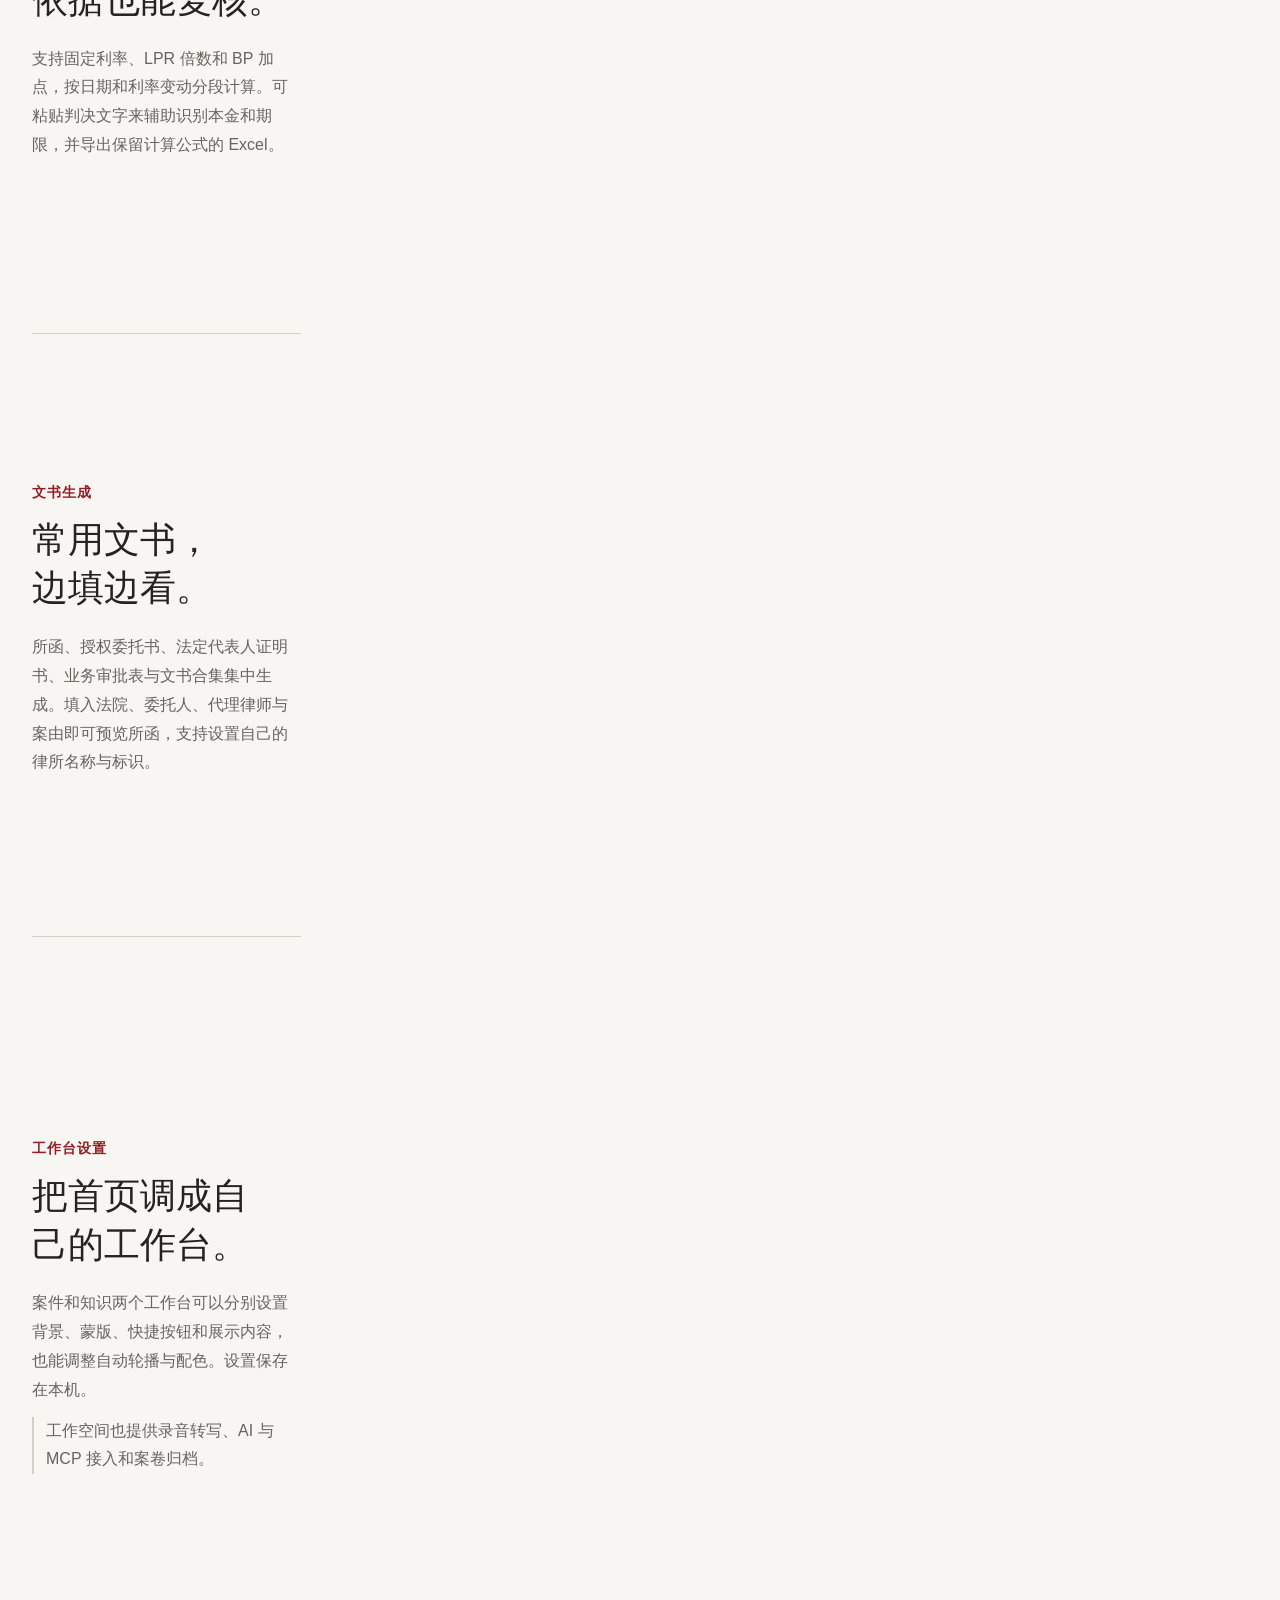
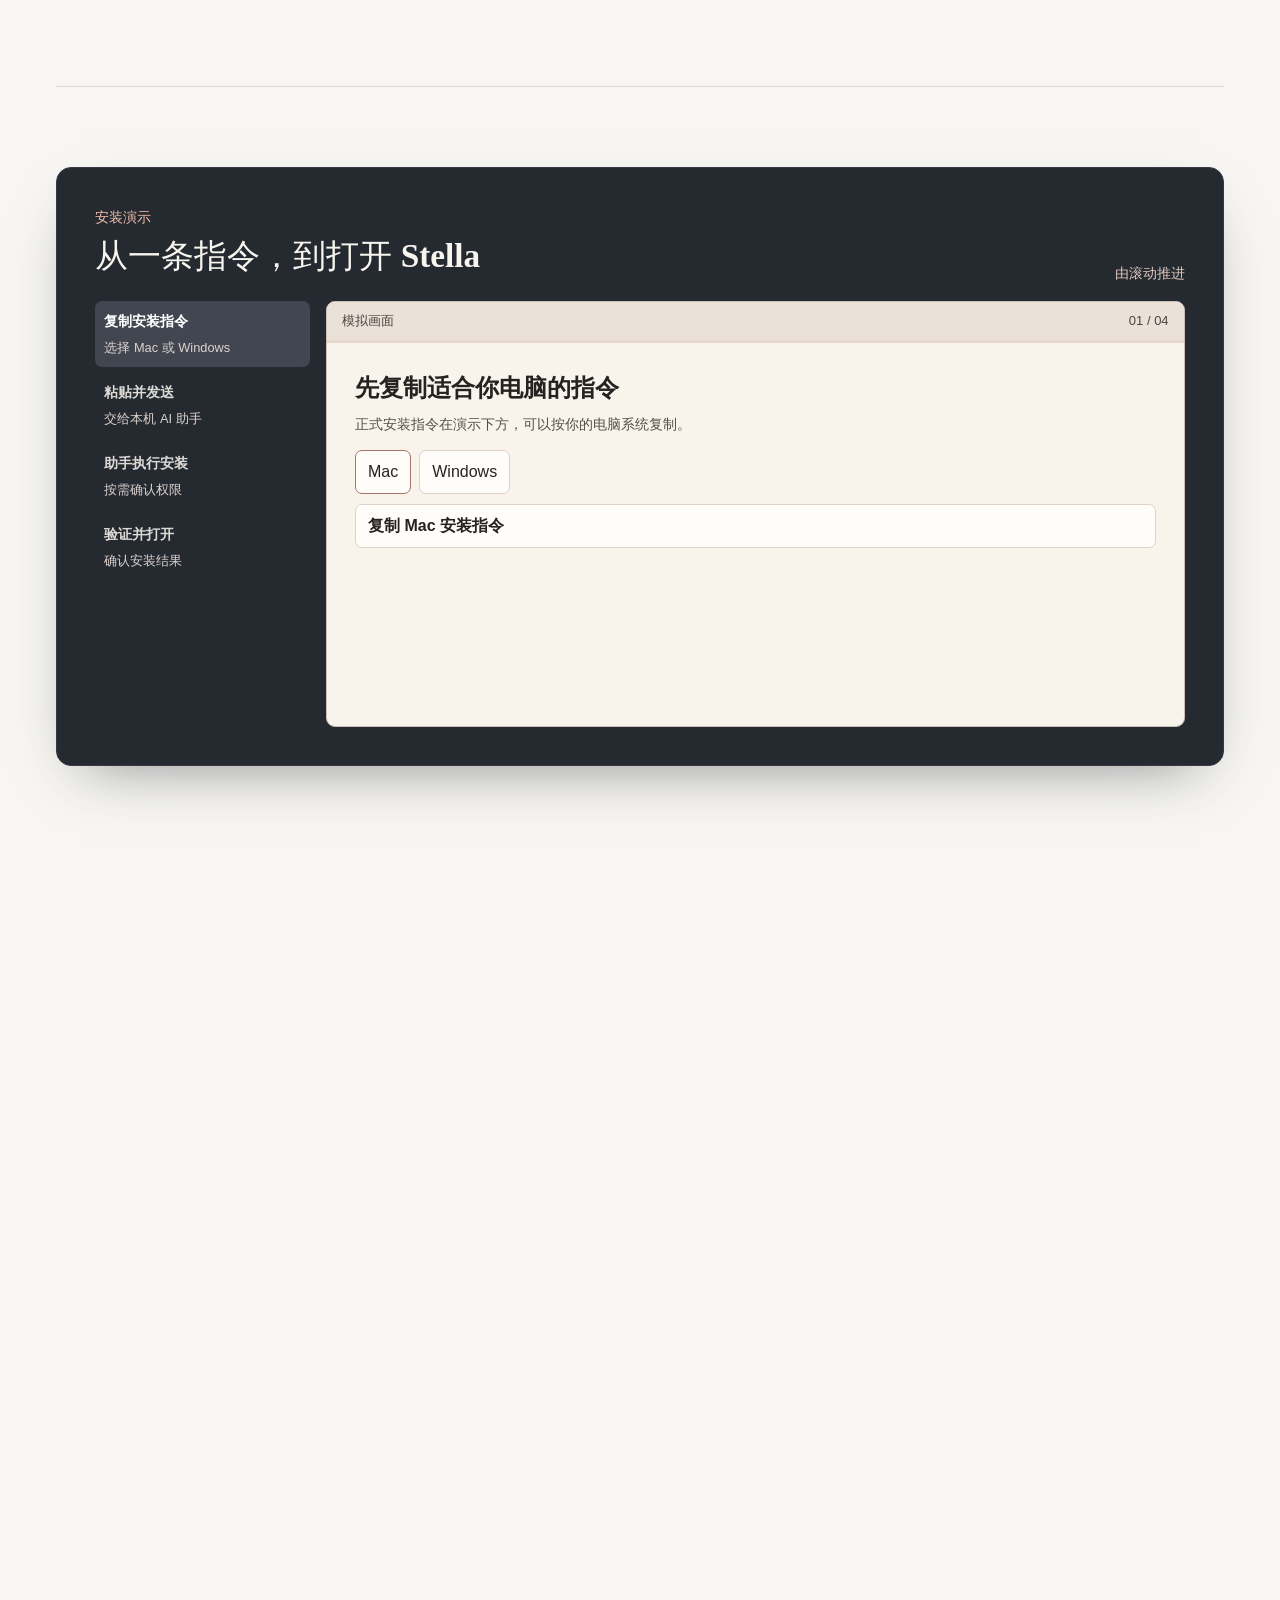
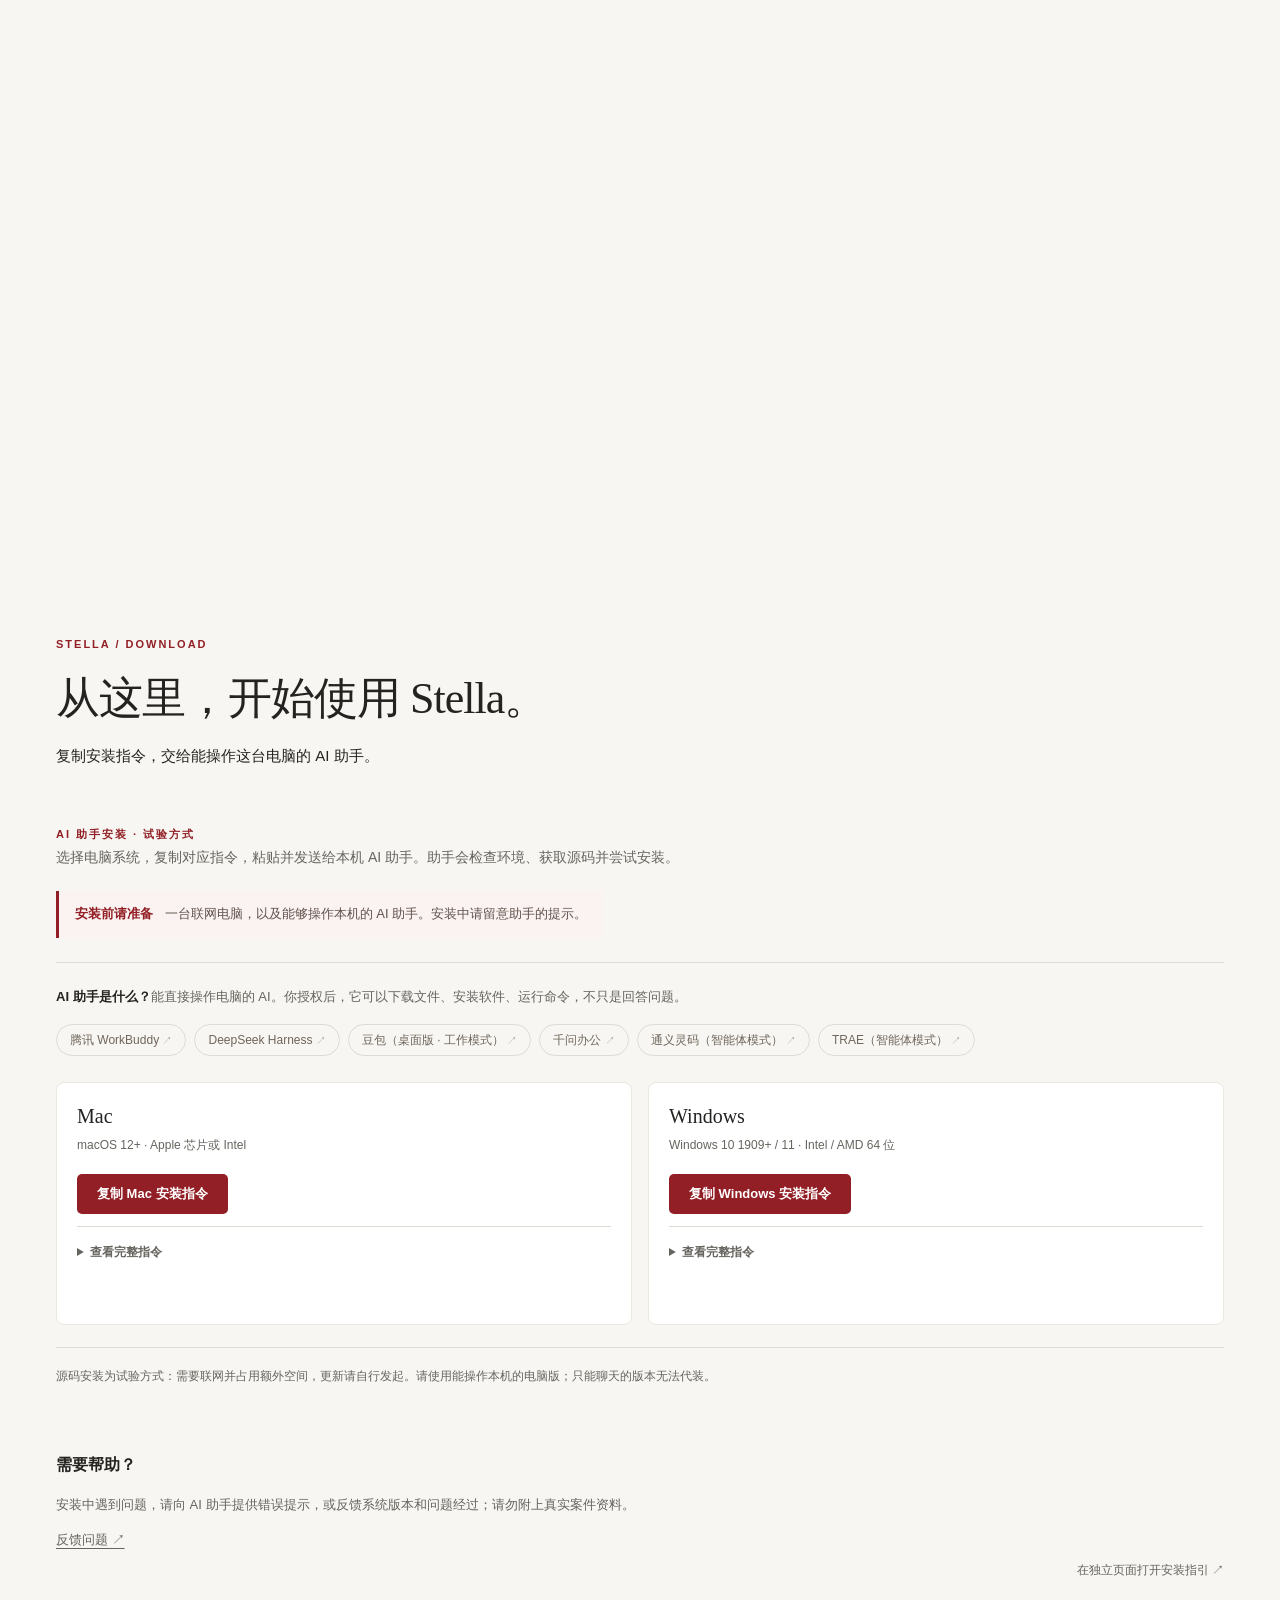
==== commit 452d1532: "Refine homepage scroll framing and update Stella demos" ====
--- a/docs/index.html
+++ b/docs/index.html
@@ -18,12 +18,12 @@
 .hero-actions{width:min(356px,100%);min-width:0;display:flex;flex-direction:column;align-items:stretch;gap:0;padding:2px 0 0}.hero-actions .button{width:100%;justify-content:space-between;padding:15px 18px;font-size:13px}.hero-actions .button>span{margin-left:0;font-size:18px}.hero-ai-link{display:flex;width:100%;align-items:center;justify-content:space-between;gap:12px;margin-top:8px;padding:6px 18px;color:#9b1d27;font-size:12px;font-weight:500;text-decoration:none}.hero-ai-link:hover{color:#781920;text-decoration:underline;text-underline-offset:3px}.hero-ai-link:focus-visible{outline:2px solid #9b1d27;outline-offset:3px}.hero-actions .download-meta{margin:12px 18px 0;font-size:11px;line-height:1.7;color:var(--muted)}.hero-quiet-links{display:flex;justify-content:space-between;gap:14px;border-top:1px solid var(--line);padding:12px 18px 0;margin-top:15px}.hero-quiet-links .quiet-link{display:inline-flex;align-items:center;gap:6px;margin:0;font-size:11px}.hero-quiet-links .quiet-link span{margin-left:0}@media(max-width:900px){.hero-bottom{display:block}.hero-actions{width:100%;max-width:420px;margin-top:26px;padding:0}.desktop-break{display:none}}@media(max-width:720px){.hero-actions{margin-top:23px}.hero-quiet-links{flex-wrap:wrap;gap:8px 16px}}
 </style>
 <link rel="stylesheet" href="typography-20261104.css">
-<link rel="stylesheet" href="scroll-story.css?v=6">
+<link rel="stylesheet" href="scroll-story.css?v=20261126">
 <link rel="stylesheet" href="delivery-story.css?v=5">
-<script src="scroll-story.js?v=8" defer></script>
-<link rel="stylesheet" href="home-workbench-story.css?v=6">
+<script src="scroll-story.js?v=20261126" defer></script>
+<link rel="stylesheet" href="home-workbench-story.css?v=20261126">
 <script defer src="scroll-preview.js?v=2"></script>
-<script src="home-workbench-story.js?v=3" defer></script>
+<script src="home-workbench-story.js?v=20261126" defer></script>
 <link rel="stylesheet" href="inline-install.css?v=20261111">
 <script defer src="inline-install.js?v=20261111"></script>
 <link rel="stylesheet" href="install-walkthrough.css?v=1">
@@ -48,7 +48,7 @@
     <figure class="wb-pinned">
       <div class="wb-viewport">
         <div class="wb-window">
-          <iframe src="workbench-canvas.html?v=6" title="Stella 法律知识工作台与案件管理工作台" tabindex="-1"></iframe>
+          <iframe src="workbench-canvas.html?v=20261126" title="Stella 法律知识工作台与案件管理工作台" tabindex="-1"></iframe>
         </div>
       </div>
       <div class="wb-switch" role="group" aria-label="切换演示中的工作台" hidden>
@@ -268,9 +268,23 @@
               </details>
               <a class="story-image-link" href="assets/stella-case-detail-showcase.webp" target="_blank" rel="noopener" aria-label="查看原图：案件详情（新标签页）">查看原图</a>
             </div>
-            <figure class="story-figure" data-focus="43 39" data-zoom="1.16">
+            <figure class="story-figure">
               <div class="story-art"><img src="assets/stella-case-detail-showcase.webp" width="1216" height="1050" loading="lazy" decoding="async" alt="案件详情实机界面，显示待办事项、开庭提醒、财产保全和同步记录"></div>
+              <template data-story-detail data-note="同一案件的三组记录 · 庭前待办、开庭提醒和财产保全"><img src="assets/stella-story-case-tasks.webp" width="857" height="496" loading="lazy" decoding="async" alt="待办事项、开庭提醒和财产保全三个完整区块"></template>
               <figcaption>案件详情 <span>实机界面 · 演示资料</span><small class="story-figure-note">同一案件的待办、开庭和保全记录集中在详情页。</small></figcaption>
+            </figure>
+          </article>
+
+          <article class="story-scene" id="story-case-ai">
+            <div class="scene-copy">
+              <p class="story-kicker">案件 AI 管理</p>
+              <h3>把手上的工作，直接问出来。</h3>
+              <p>选择查询范围后，可以从开庭准备、立案补正、费用核对等常用问题开始，也可以自己输入问题。</p>
+              <a class="story-image-link" href="assets/stella-story-case-ai.webp" target="_blank" rel="noopener" aria-label="查看原图：案件 AI 管理（新标签页）">查看原图</a>
+            </div>
+            <figure class="story-figure">
+              <div class="story-art"><img src="assets/stella-story-case-ai.webp" width="1740" height="860" loading="lazy" decoding="async" alt="案件 AI 管理实机的九个常用问题和查询输入框"></div>
+              <figcaption>案件 AI 管理 <span>实机界面 · 演示资料</span><small class="story-figure-note">日程与期限、一张网跟进、案件管理，三组常用问题同屏。</small></figcaption>
             </figure>
           </article>
 
@@ -301,8 +315,9 @@
               </details>
               <a class="story-image-link" href="assets/stella-reading-showcase.webp" target="_blank" rel="noopener" aria-label="查看原图：文章阅读工作台（新标签页）">查看原图</a>
             </div>
-            <figure class="story-figure" data-focus="73 49" data-zoom="1.27">
+            <figure class="story-figure">
               <div class="story-art"><img src="assets/stella-reading-showcase.webp" width="1600" height="1050" loading="lazy" decoding="async" alt="文章阅读工作台实机界面，显示智能目录、摘要、正文和原文批注"></div>
+              <template data-story-detail data-note="正文里的标记 1 对应笔记 1，可以回到原文核对上下文。"><div class="story-reading-pair"><figure><figcaption>正文标记</figcaption><img src="assets/stella-story-reading-passage.webp" width="993" height="144" loading="lazy" decoding="async" alt="原文中的第一处批注标记及完整段落"></figure><figure><figcaption>对应批注</figcaption><img src="assets/stella-story-reading-note.webp" width="308" height="205" loading="lazy" decoding="async" alt="与正文标记对应的第一条完整笔记"></figure></div></template>
               <figcaption>文章阅读工作台 <span>实机界面 · 演示资料</span><small class="story-figure-note">右栏批注对应正文里的标记，可沿标记回看原文。</small></figcaption>
             </figure>
           </article>
@@ -356,13 +371,14 @@
           <article class="story-scene" id="story-research">
             <div class="scene-copy">
               <p class="story-kicker">法律研究</p>
-              <h3 id="tour-title">从一次检索，到持续跟进。</h3>
+              <h3 id="tour-title">先选检索来源，再核对依据。</h3>
+              <p>在 AI 增强中，可以按问题选择本地知识库、公开案例或已连接的资料来源。</p>
               <p>按时间、来源、领域和关键词检索，把需要跟进的议题设为长期监测。同一入口还提供企业尽调和每日法律情报简报。</p>
-              <a class="story-image-link" href="assets/stella-explore.webp" target="_blank" rel="noopener" aria-label="查看原图：探索与情报（新标签页）">查看原图</a>
-            </div>
-            <figure class="story-figure">
-              <div class="story-art"><img src="assets/stella-explore.webp" width="1600" height="900" loading="lazy" decoding="async" alt="探索与情报实机界面，显示法律检索任务、来源分布和持续监测入口"></div>
-              <figcaption>探索与情报 <span>实机界面 · 演示资料</span><small class="story-figure-note">法律检索、企业尽调和持续监测在同一页，各有入口。</small></figcaption>
+              <a class="story-image-link" href="assets/stella-story-research-sources.webp" target="_blank" rel="noopener" aria-label="查看原图：AI 增强的检索来源（新标签页）">查看原图</a>
+            </div>
+            <figure class="story-figure">
+              <div class="story-art"><img src="assets/stella-story-research-sources.webp" width="1630" height="1080" loading="lazy" decoding="async" alt="AI 增强的检索来源及回答范围设置"></div>
+              <figcaption>AI 增强的检索来源 <span>实机界面 · 演示资料</span><small class="story-figure-note">法律法规、案例和企业信息按类别排列，可选择回答范围。</small></figcaption>
             </figure>
           </article>
 
@@ -373,8 +389,9 @@
               <p>支持固定利率、LPR 倍数和 BP 加点，按日期和利率变动分段计算。可粘贴判决文字来辅助识别本金和期限，并导出保留计算公式的 Excel。</p>
               <a class="story-image-link" href="assets/stella-interest.webp" target="_blank" rel="noopener" aria-label="查看原图：分段利息计算（新标签页）">查看原图</a>
             </div>
-            <figure class="story-figure" data-focus="51 63" data-zoom="1.20">
+            <figure class="story-figure">
               <div class="story-art"><img src="assets/stella-interest.webp" width="1600" height="900" loading="lazy" decoding="async" alt="计算工具实机界面，显示利率参数、文字识别填充和历史计算记录"></div>
+              <template data-story-detail data-note="一个利率区间的完整设置 · 本金、起止日、利率方式和加点"><img src="assets/stella-story-interest-period.webp" width="920" height="440" loading="lazy" decoding="async" alt="完整的利率区间表单和开始计算按钮"></template>
               <figcaption>分段利息计算 <span>实机界面 · 演示资料</span><small class="story-figure-note">按时间段设置利率依据，保留每段计算参数供复核。</small></figcaption>
             </figure>
           </article>
@@ -386,7 +403,7 @@
               <p>所函、授权委托书、法定代表人证明书、业务审批表与文书合集集中生成。填入法院、委托人、代理律师与案由即可预览所函，支持设置自己的律所名称与标识。</p>
               <a class="story-image-link" href="assets/stella-suohan.webp" target="_blank" rel="noopener" aria-label="查看原图：所函生成与预览（新标签页）">查看原图</a>
             </div>
-            <figure class="story-figure" data-focus="65 50" data-zoom="1.14">
+            <figure class="story-figure">
               <div class="story-art"><img src="assets/stella-suohan.webp" width="1600" height="900" loading="lazy" decoding="async" alt="所函生成实机界面，左侧填写案件与当事人信息，右侧实时预览所函"></div>
               <figcaption>所函生成与预览 <span>实机界面 · 演示资料</span><small class="story-figure-note">左侧填写案件信息，右侧查看实时生成的所函。</small></figcaption>
             </figure>
@@ -398,11 +415,11 @@
               <h3>把首页调成自己的工作台。</h3>
               <p>案件和知识两个工作台可以分别设置背景、蒙版、快捷按钮和展示内容，也能调整自动轮播与配色。设置保存在本机。</p>
               <p class="story-note">工作空间也提供录音转写、AI 与 MCP 接入和案卷归档。</p>
-              <a class="story-image-link" href="assets/stella-settings.webp" target="_blank" rel="noopener" aria-label="查看原图：外观与体验设置（新标签页）">查看原图</a>
-            </div>
-            <figure class="story-figure">
-              <div class="story-art"><img src="assets/stella-settings.webp" width="1600" height="900" loading="lazy" decoding="async" alt="外观与体验设置实机界面，显示工作台内容、背景图库、蒙版透明度和轮播选项"></div>
-              <figcaption>外观与体验设置 <span>实机界面 · 演示资料</span><small class="story-figure-note">背景图库位于外观设置，案件和知识工作台可分别选择。</small></figcaption>
+              <a class="story-image-link" href="assets/stella-story-workbench-backgrounds.webp" target="_blank" rel="noopener" aria-label="查看原图：案件工作台的两种背景（新标签页）">查看原图</a>
+            </div>
+            <figure class="story-figure">
+              <div class="story-art"><img src="assets/stella-story-workbench-backgrounds.webp" width="1600" height="745" loading="lazy" decoding="async" alt="同一案件工作台采用行星和朱红两款背景"></div>
+              <figcaption>案件工作台的两种背景 <span>实机界面 · 演示资料</span><small class="story-figure-note">切换背景时，快捷操作和案件统计始终在同一位置。</small></figcaption>
             </figure>
           </article>
         </section>
--- a/docs/scroll-story.css
+++ b/docs/scroll-story.css
@@ -196,6 +196,24 @@
 
 .story-visual { display: none; }
 
+.story-inline-detail {
+  margin-top: 10px;
+  border-top: 1px solid var(--story-line);
+}
+
+.story-inline-detail img {
+  display: block;
+  width: 100%;
+  height: auto;
+  border: 1px solid var(--story-line);
+  border-radius: 8px;
+}
+
+.story-inline-detail .story-reading-pair figure { margin: 0 0 12px; }
+.story-inline-detail .story-reading-pair figure + figure { max-width: 420px; }
+.story-inline-detail .story-reading-pair figcaption { display: block; margin-bottom: 6px; }
+.is-pinned .story-inline-detail { display: none; }
+
 .story-diagram {
   grid-template-columns: repeat(auto-fit, minmax(min(100%, 220px), 1fr));
   align-content: center;
@@ -298,6 +316,8 @@
     to { transform: none; }
   }
 
+  .is-pinned .scene-copy > .story-image-link { display: none; }
+
   .is-pinned .story-figure {
     position: absolute;
     width: 1px;
@@ -364,6 +384,7 @@
   .story-screen {
     position: relative;
     display: grid;
+    container-type: size;
     overflow: hidden;
     border: 1px solid var(--story-line);
     border-radius: 12px;
@@ -378,29 +399,82 @@
     border-radius: 0;
     background-color: transparent;
     opacity: 0;
-    clip-path: inset(2% 1% 3%);
-    transform: translateY(7px);
     pointer-events: none;
-    transition: opacity .29s ease, clip-path .48s var(--motion-ease), transform .45s var(--motion-ease);
+    transition: opacity .35s var(--motion-ease);
   }
 
   .story-screen .story-art.is-current {
     opacity: 1;
-    clip-path: inset(0);
+    z-index: 1;
+  }
+
+  .story-image-viewport,
+  .story-detail-viewport {
+    position: absolute;
+    inset: 0;
+    display: grid;
+    place-items: center;
+    padding: clamp(12px, 1.55vw, 26px);
+    grid-template: minmax(0, 1fr) / minmax(0, 1fr);
+    transition: opacity .34s var(--motion-ease), transform .4s var(--motion-ease);
+  }
+
+  .story-image-viewport img,
+  .story-detail-viewport > img {
+    width: auto;
+    height: auto;
+    max-width: 100%;
+    max-height: 100%;
+    border-radius: 8px;
+    box-shadow: 0 12px 38px -22px #4d383a48;
+  }
+
+  .story-detail-viewport {
+    opacity: 0;
+    transform: translateY(8px);
+  }
+
+  .story-art.is-detail .story-image-viewport { opacity: 0; }
+
+  .story-art.is-detail .story-detail-viewport {
+    opacity: 1;
     transform: none;
-    z-index: 1;
-  }
-
-  .story-image-viewport {
+  }
+
+  .story-reading-pair {
+    width: min(100%, 980px);
+    display: grid;
+    gap: clamp(12px, 2.3vh, 24px);
+  }
+
+  .story-reading-pair figure { margin: 0; }
+  .story-detail-viewport .story-reading-pair figure + figure {
     position: relative;
-    width: 100%;
-    height: 100%;
-  }
-
-  .story-image-viewport img {
-    width: 100%;
-    height: 100%;
-    object-fit: contain;
+    width: min(44%, 370px, 50cqh);
+    margin-left: 32.3%;
+  }
+
+  .story-detail-viewport .story-reading-pair figure + figure::before {
+    content: "";
+    position: absolute;
+    left: -14px;
+    top: 2px;
+    bottom: 4px;
+    width: 1px;
+    background: #b88b85;
+  }
+
+  .story-reading-pair figcaption {
+    margin-bottom: 8px;
+    color: var(--red);
+    font-size: .85rem;
+    font-weight: 600;
+  }
+
+  .story-reading-pair img {
+    border: 1px solid #dcd3ce;
+    border-radius: 8px;
+    background: white;
   }
 
   .story-focus-note {
--- a/docs/home-workbench-story.css
+++ b/docs/home-workbench-story.css
@@ -52,8 +52,8 @@
 .wb-switch button:focus-visible { outline: 2px solid var(--red); outline-offset: 2px; }
 
 .is-scroll-workbench {
-  min-height: calc(100vh + clamp(1300px, 234vh, 2460px));
-  min-height: calc(100svh + clamp(1300px, 234svh, 2460px));
+  min-height: calc(100vh + clamp(1050px, 179vh, 2040px));
+  min-height: calc(100svh + clamp(1050px, 179svh, 2040px));
 }
 
 .is-scroll-workbench .wb-pinned {
@@ -73,32 +73,10 @@
   pointer-events: none;
 }
 
-.wb-pinned.is-handoff { z-index: 60; }
-.is-handoff .wb-viewport {
-  border-color: transparent;
-  background: transparent;
-  box-shadow: none;
+.is-scroll-workbench .wb-viewport {
+  opacity: calc(1 - .36 * var(--wb-exit, 0));
+  transform: translateY(calc(-8px * var(--wb-exit, 0)));
 }
-.is-handoff .wb-window {
-  position: fixed;
-  left: 50%;
-  top: var(--wb-window-top);
-  width: var(--wb-window-width);
-  height: var(--wb-window-height);
-  transform: translateX(-50%) scale(var(--wb-window-zoom));
-  border-radius: calc(12px * var(--wb-window-edge));
-  opacity: var(--wb-window-opacity);
-  pointer-events: none;
-}
-.is-handoff .wb-window::after {
-  content: "";
-  position: absolute;
-  inset: 0;
-  background: radial-gradient(ellipse at 67% 42%, #ece6df, var(--paper) 73%);
-  opacity: var(--wb-window-tint);
-}
-.is-handoff.is-handoff-done .wb-window { visibility: hidden; }
-.is-handoff :is(.wb-switch, .wb-story-meter) { opacity: var(--wb-controls-opacity); }
 
 .is-scroll-workbench .wb-story-meter { display: block; height: 2px; margin-top: 6px; background: #ddd2ca; }
 .wb-story-meter i { display: block; height: 100%; background: var(--red); transform: scaleX(var(--wb-story-progress, 0)); transform-origin: left; }
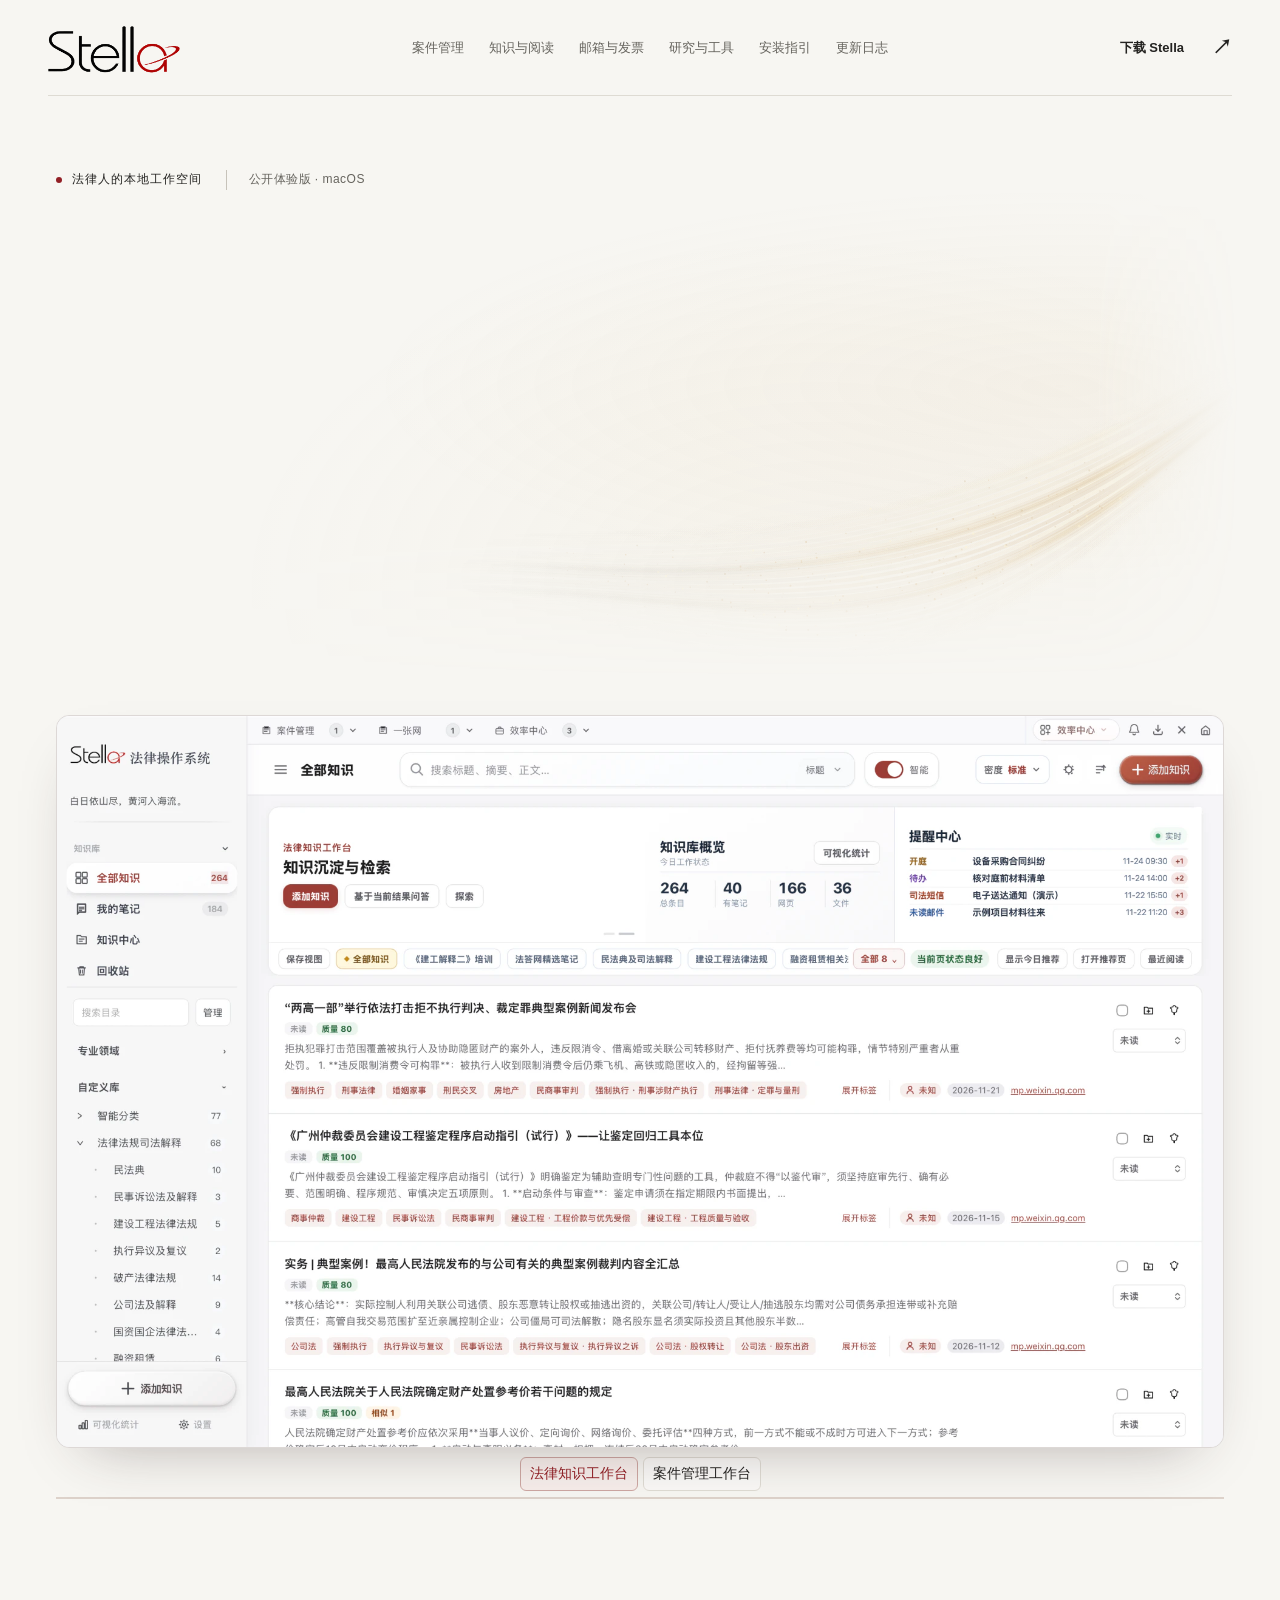
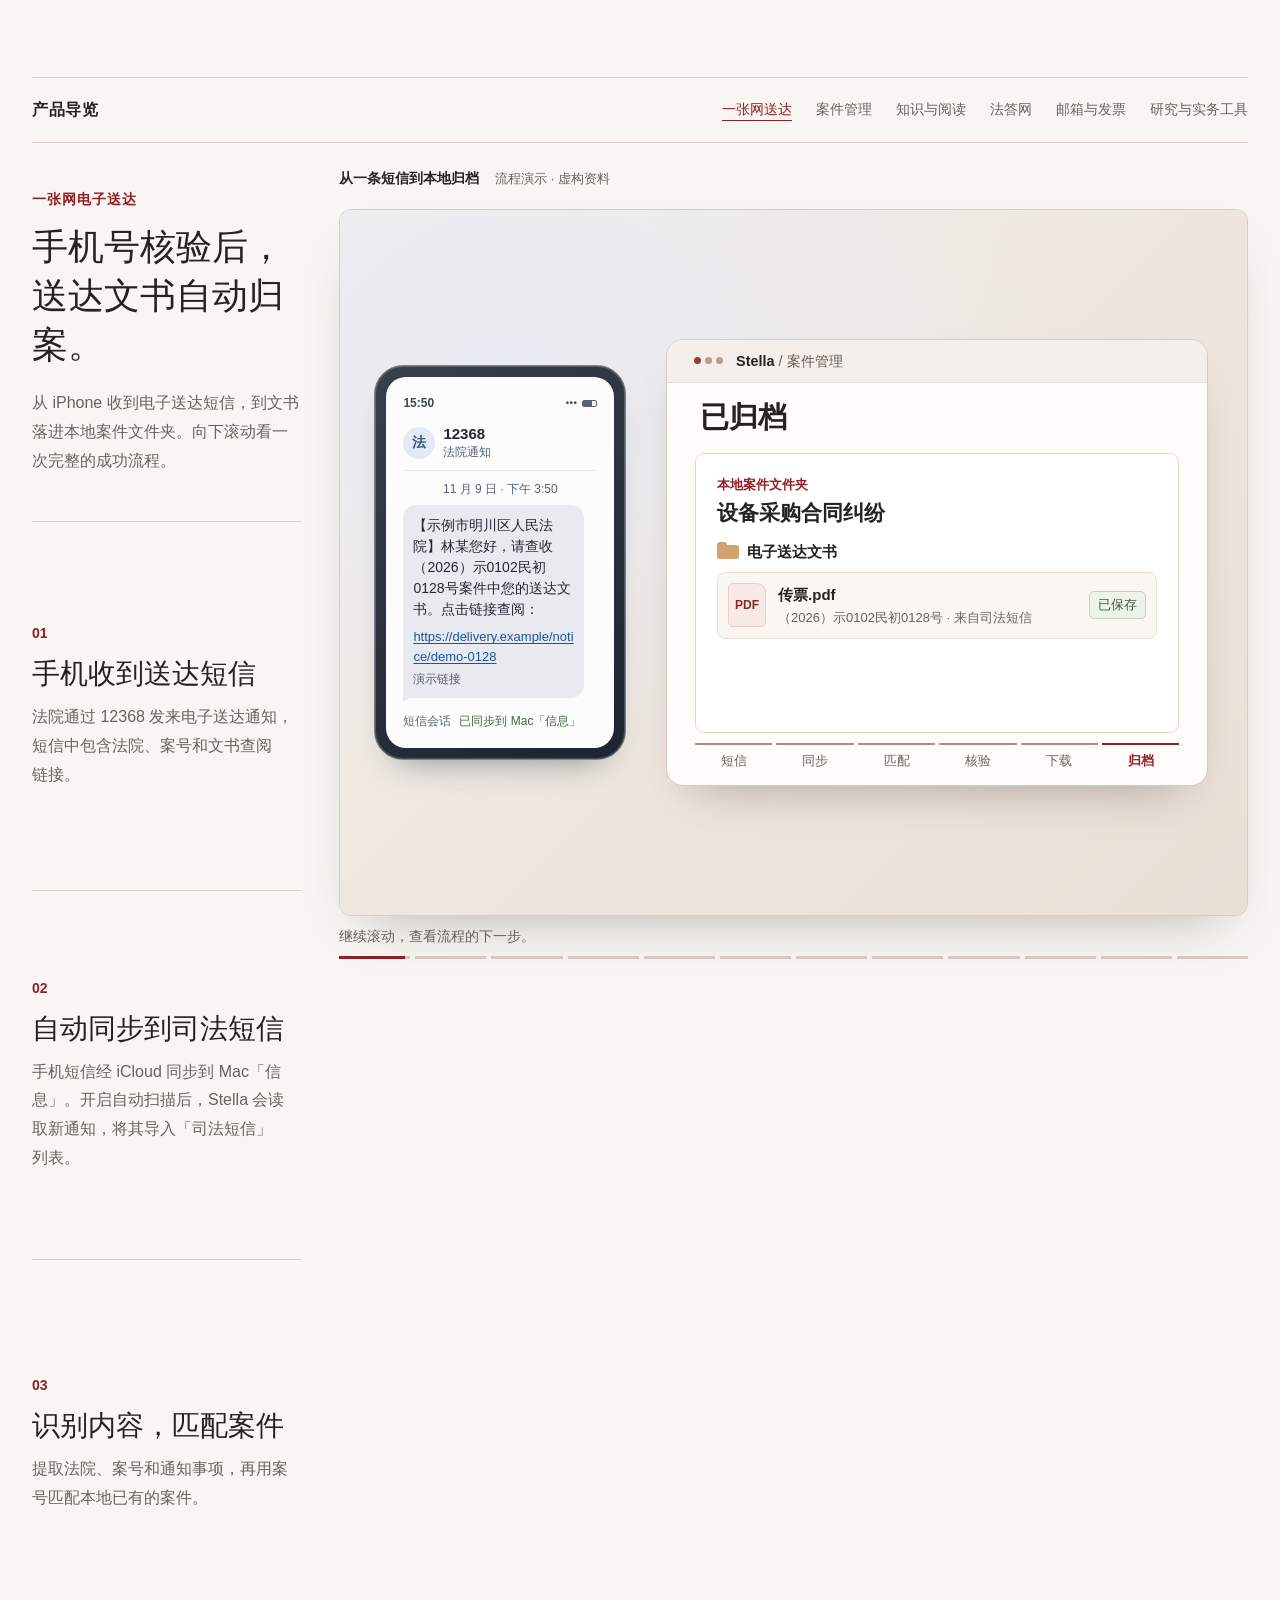
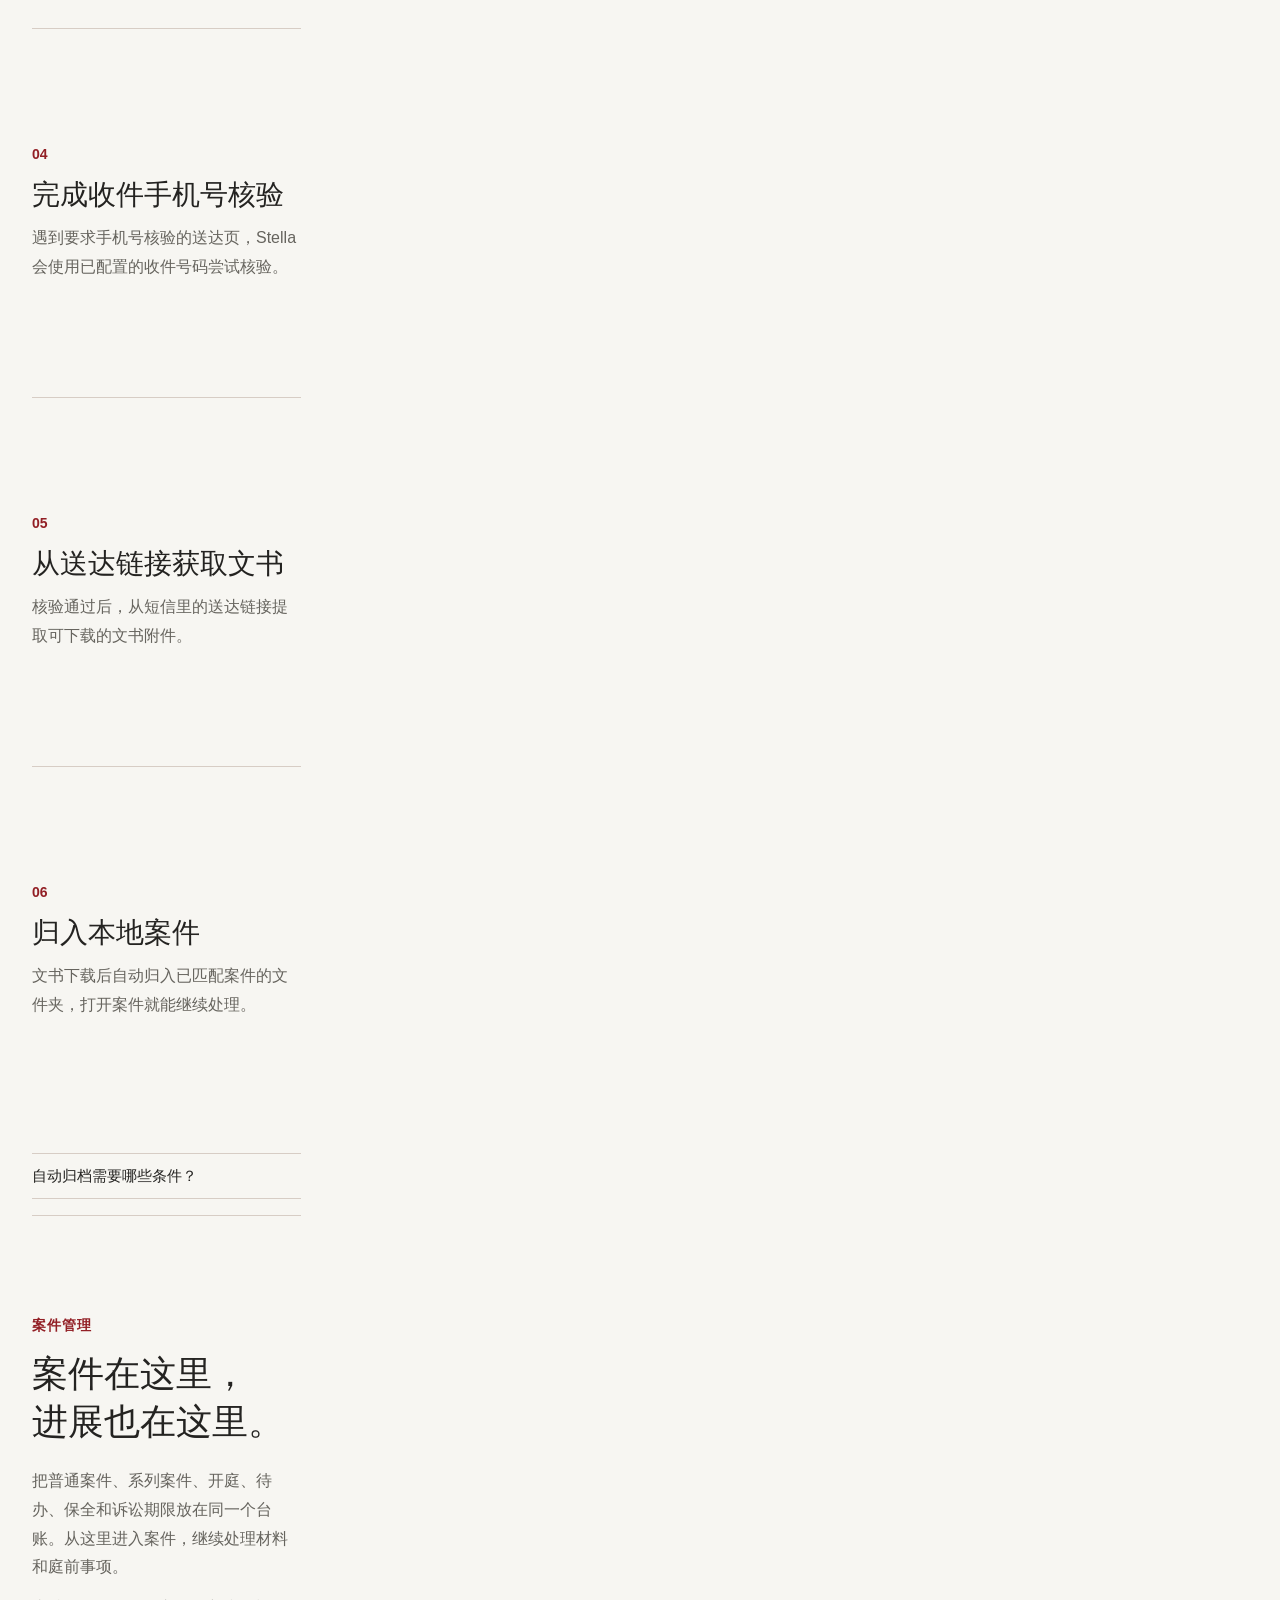
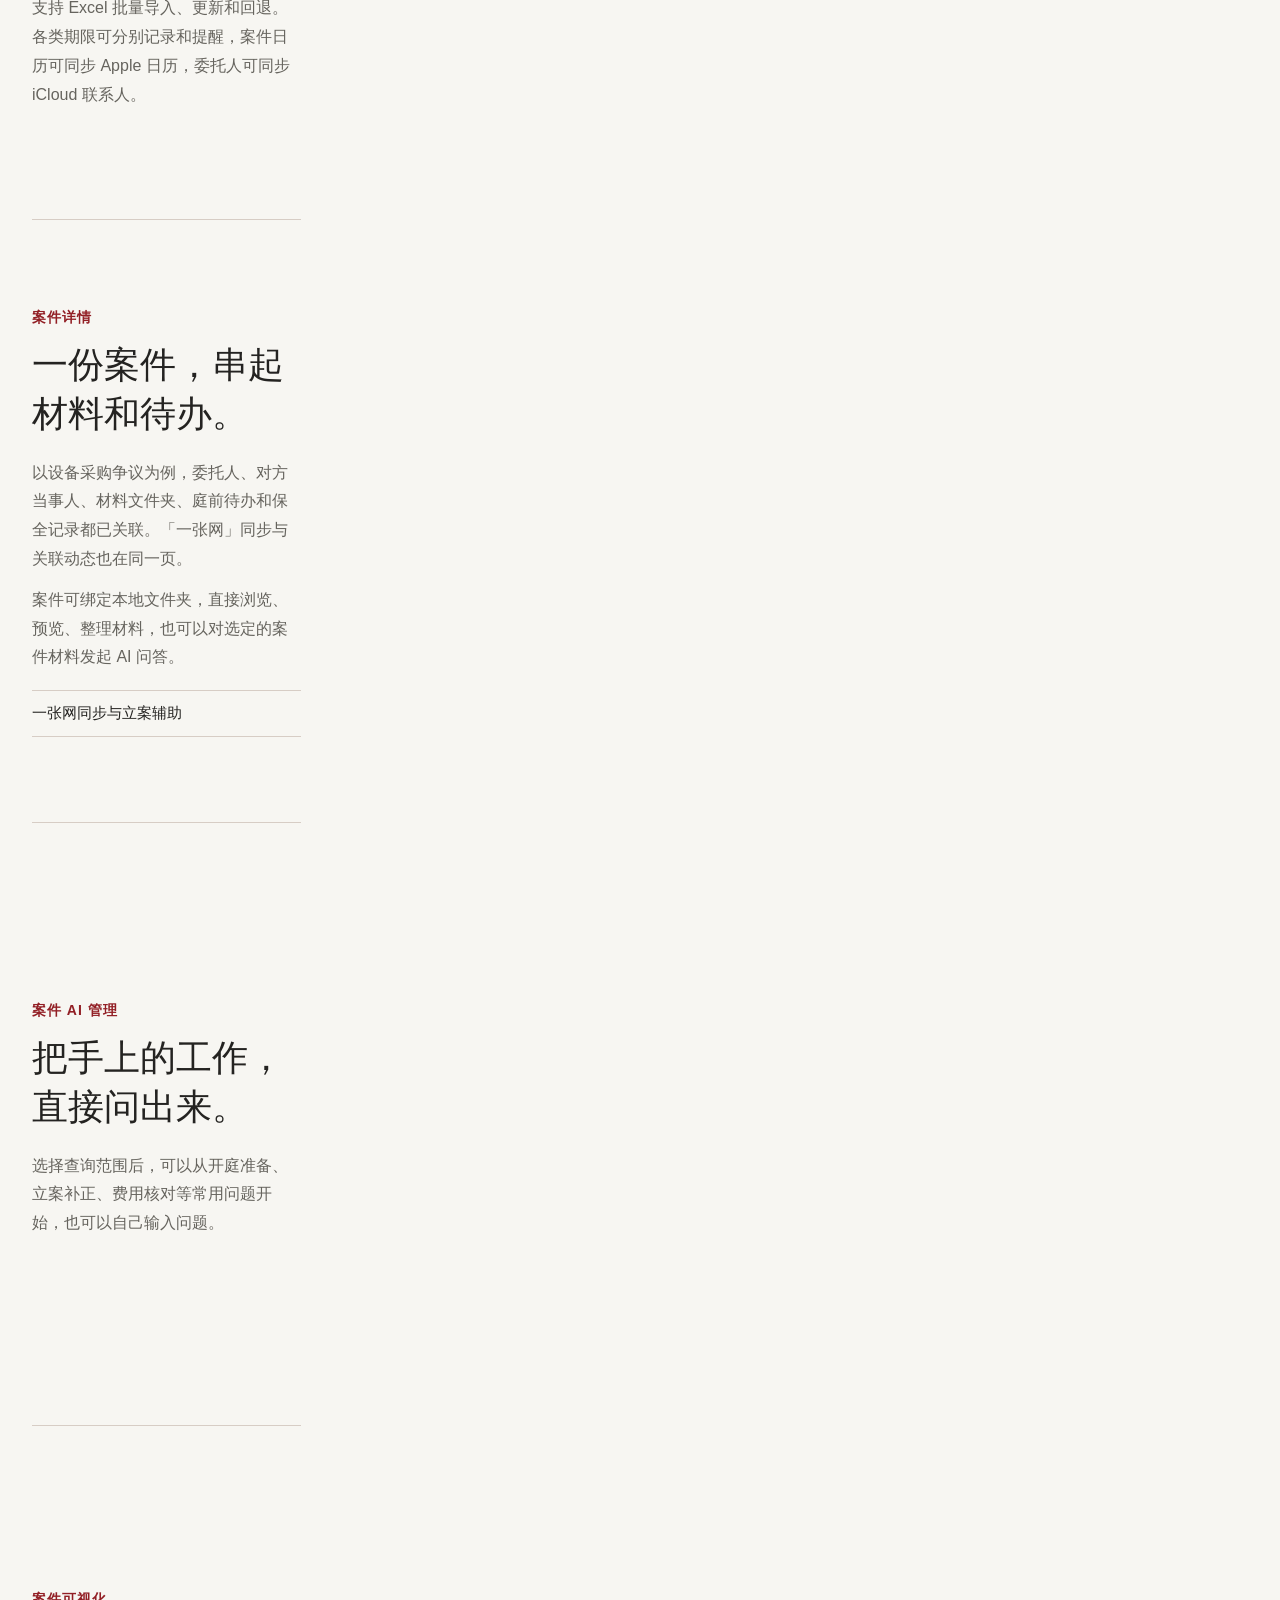
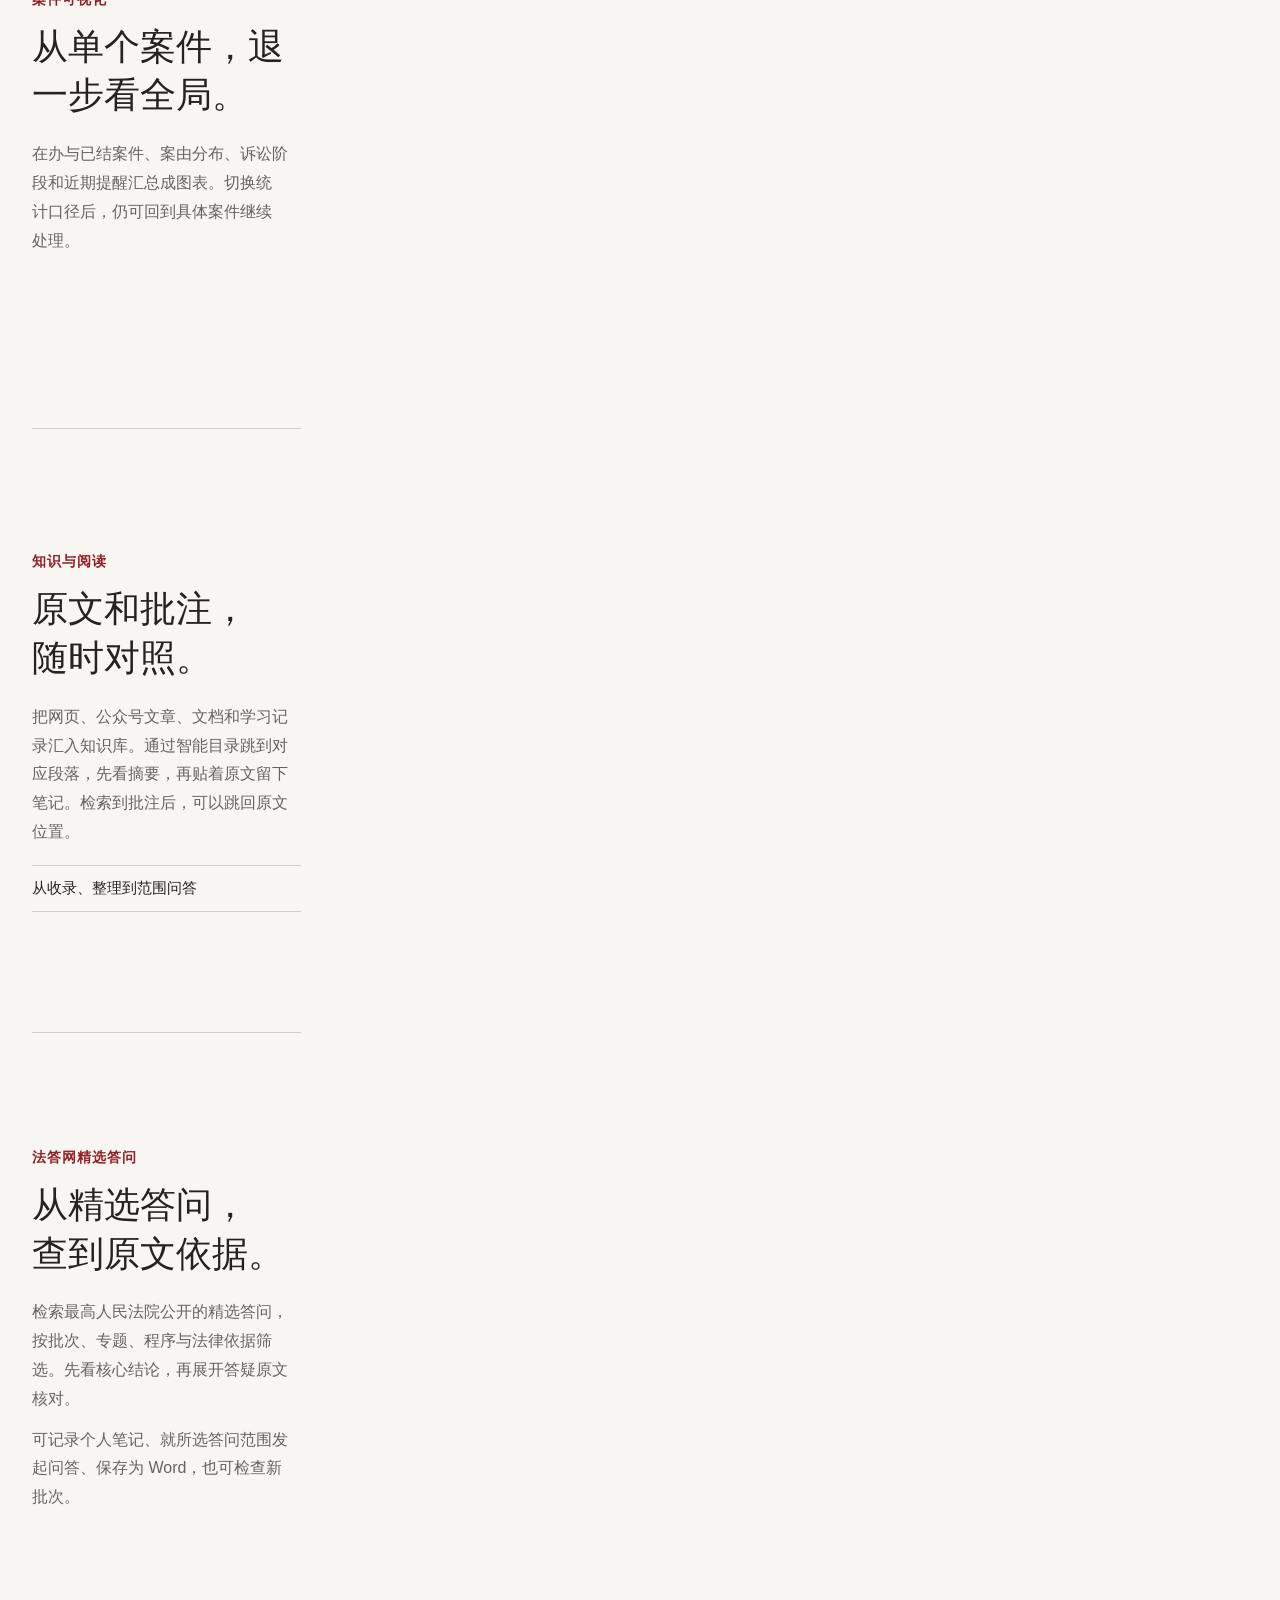
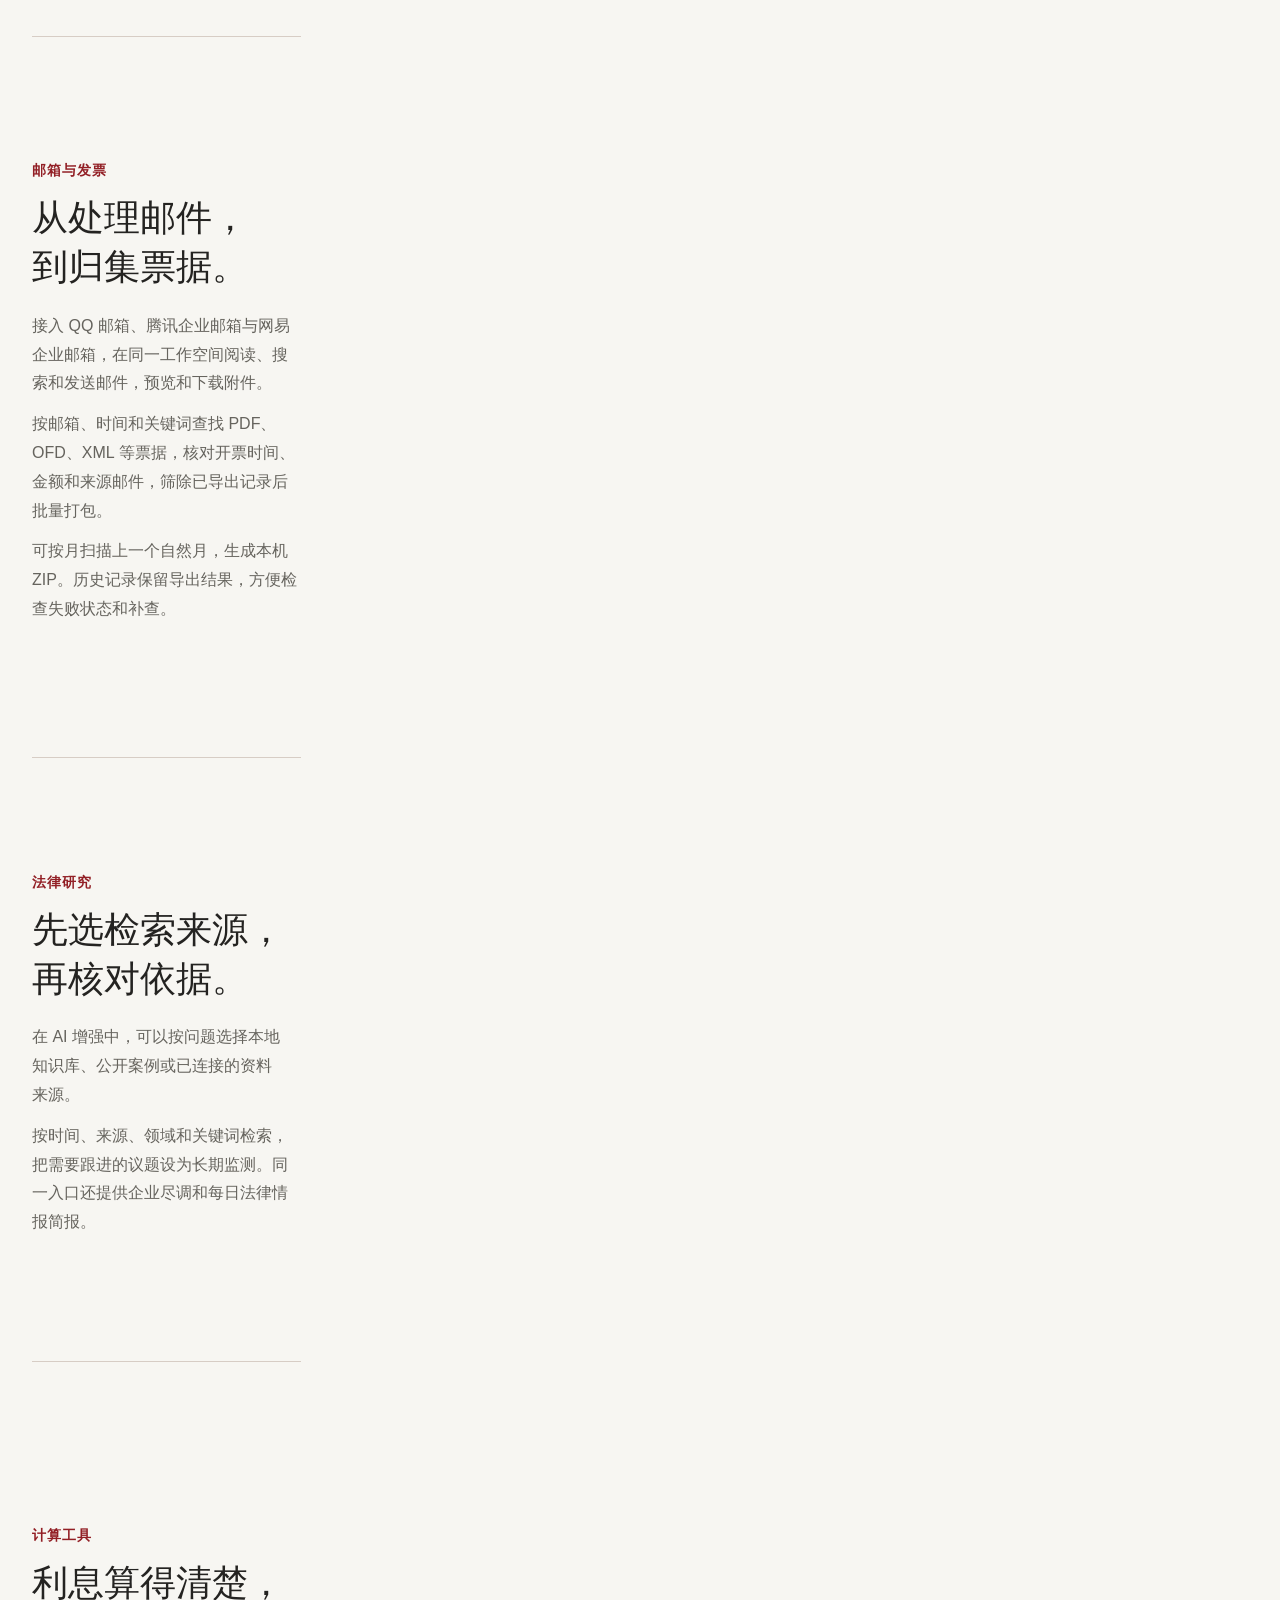
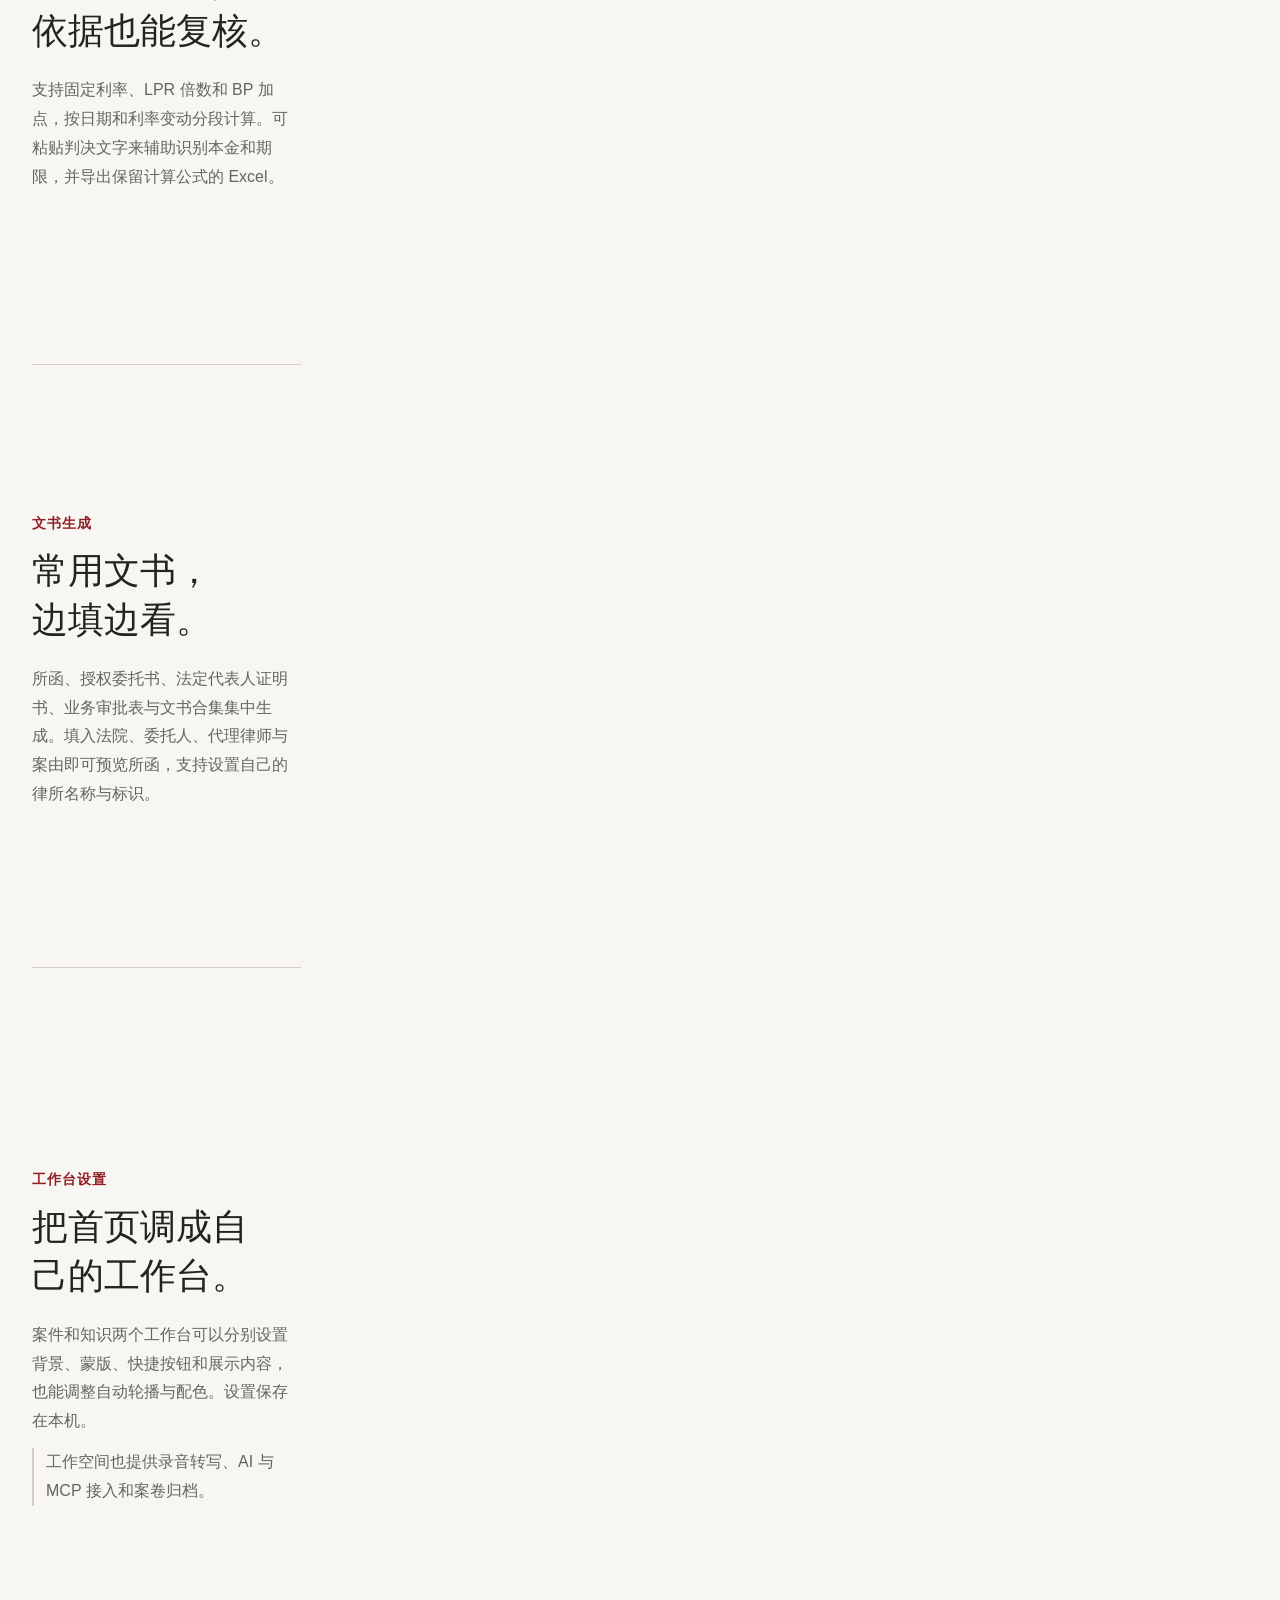
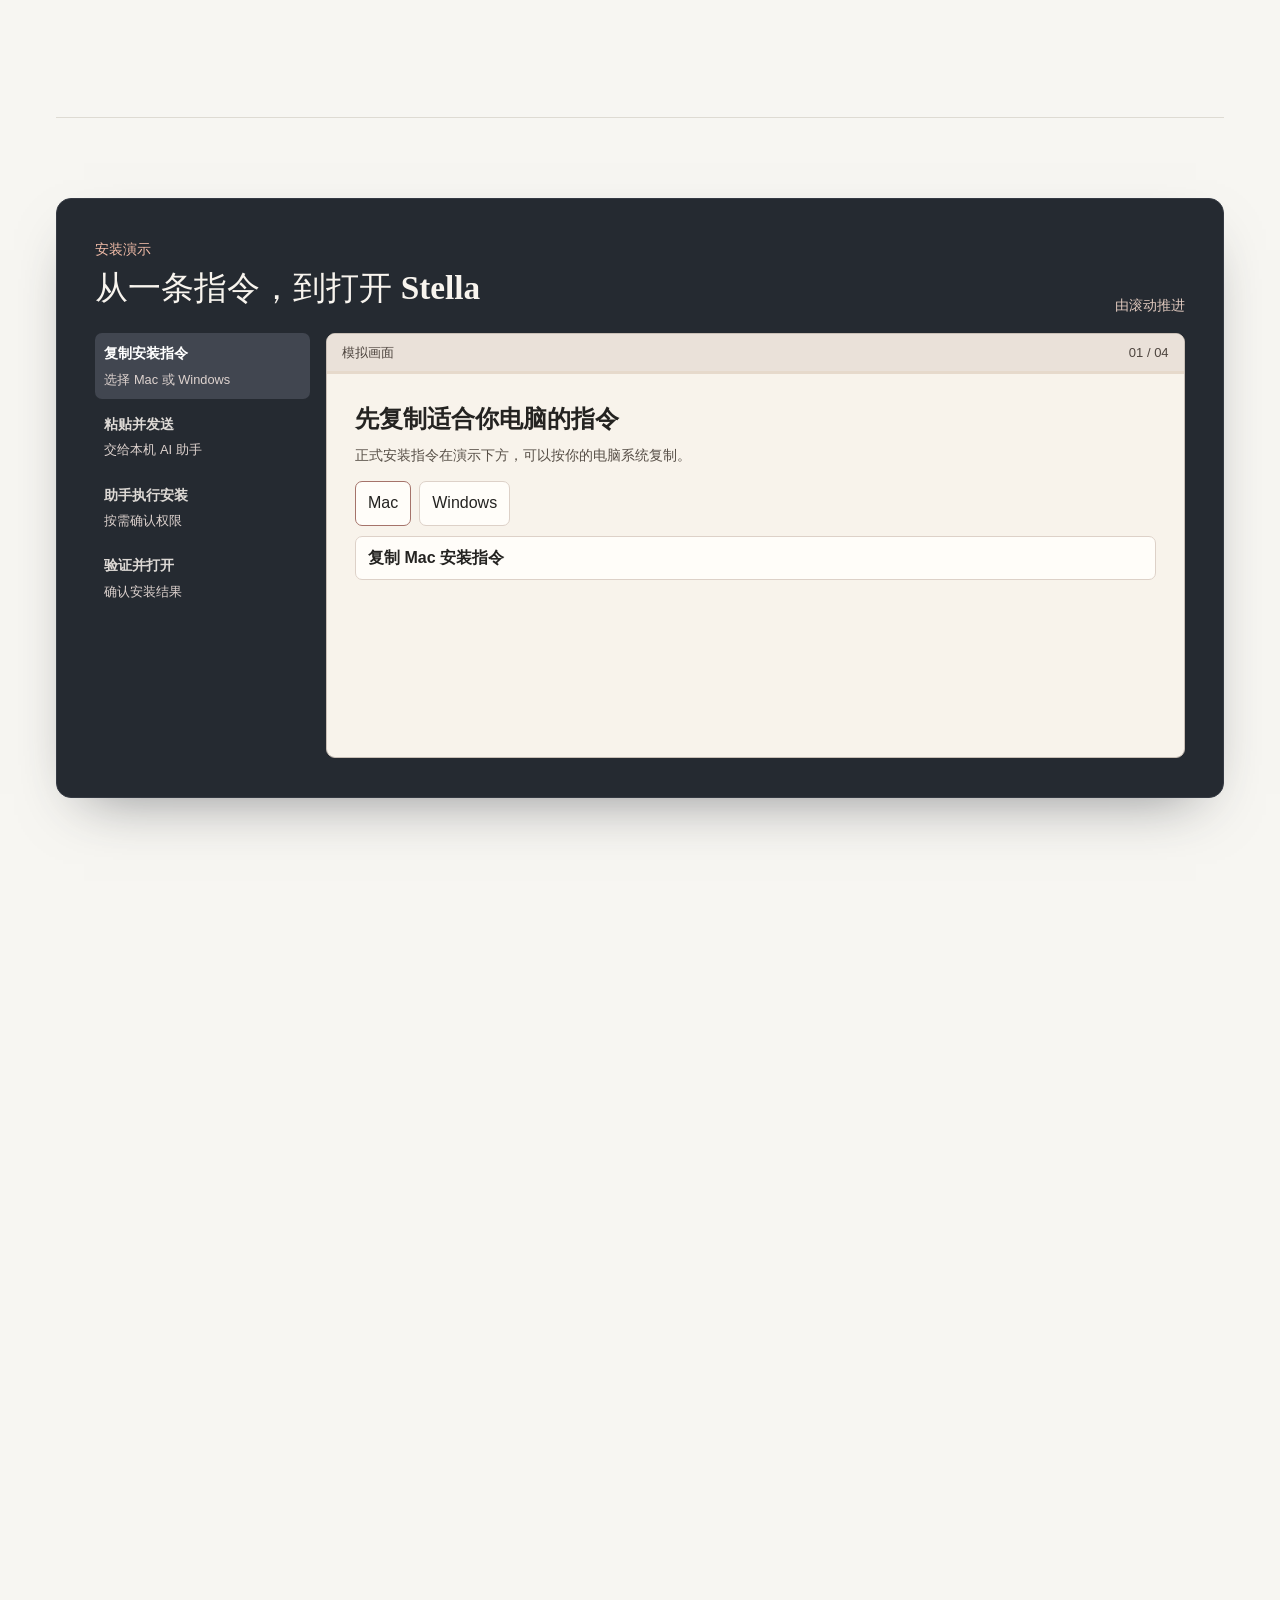
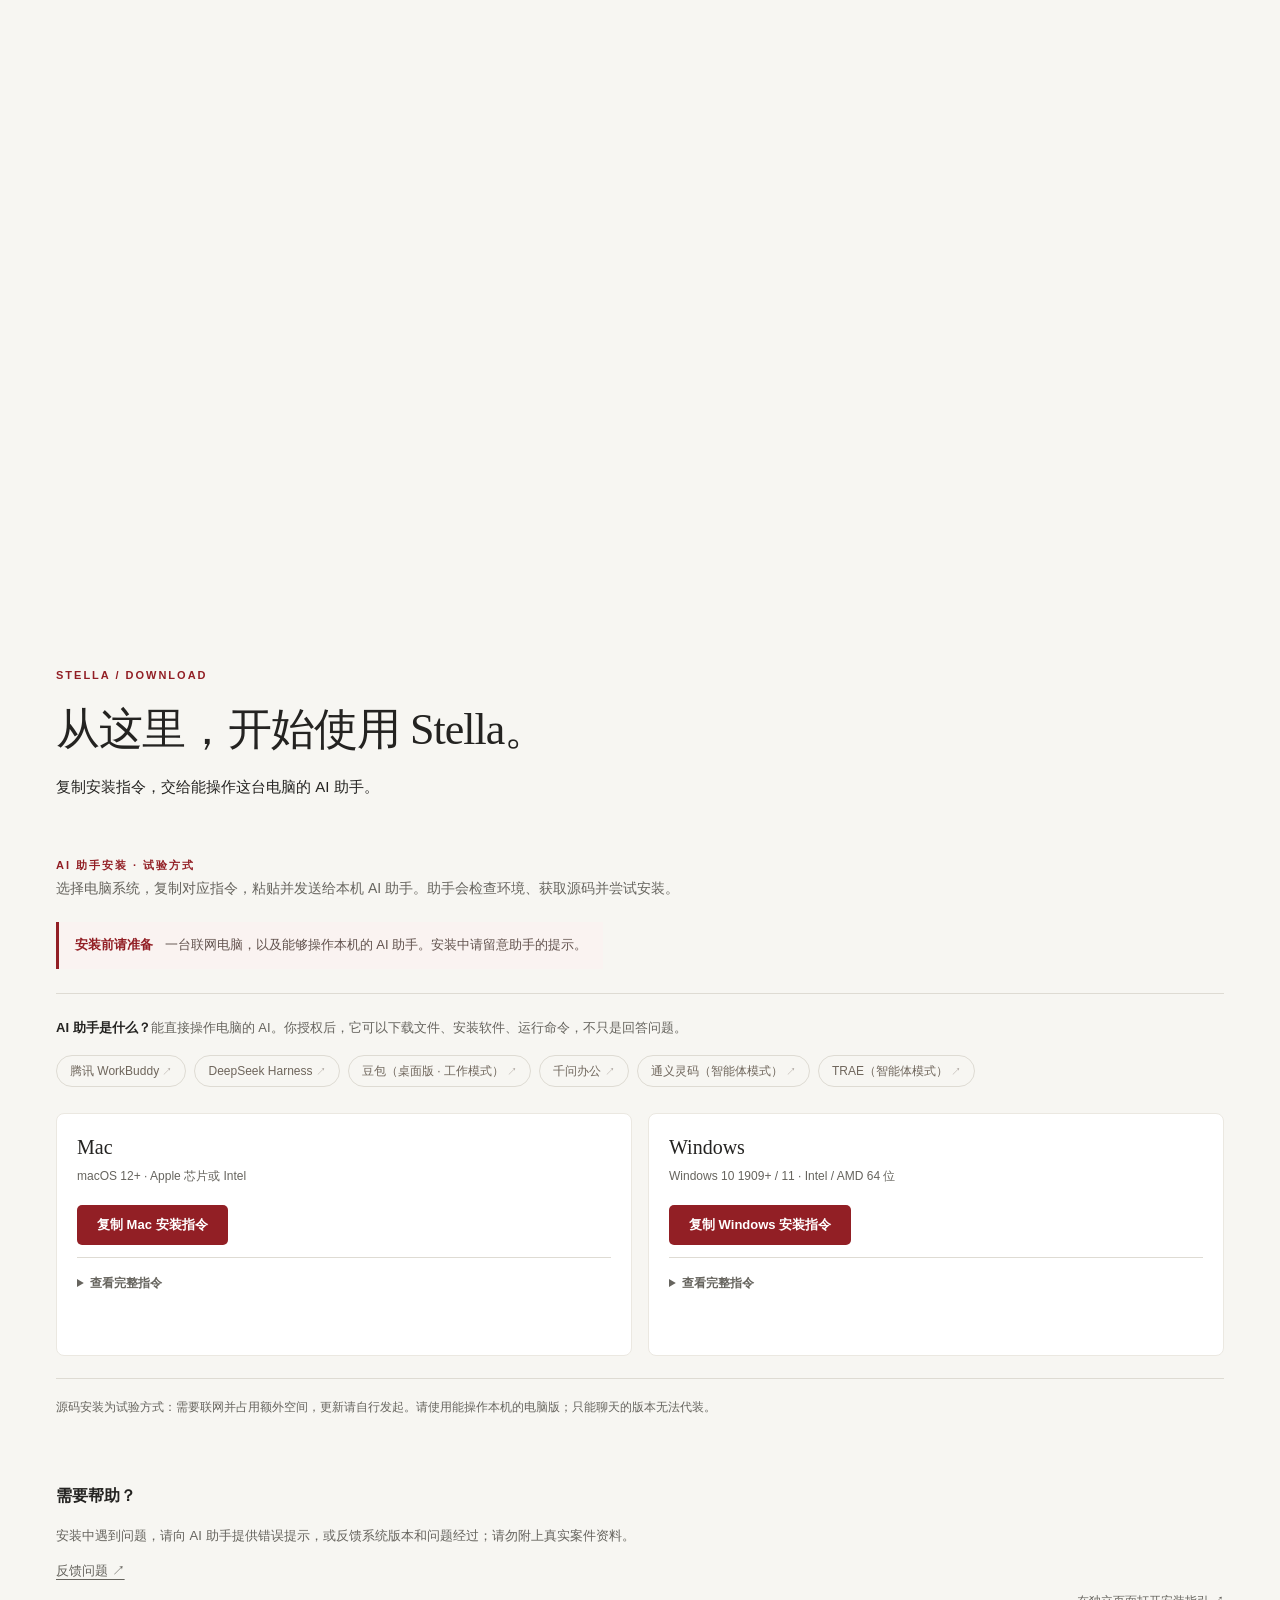
==== commit 7a3cc6cc: "Add a restrained gold motion treatment to the Stella homepage" ====
--- a/docs/index.html
+++ b/docs/index.html
@@ -14,9 +14,8 @@
 
   <link rel="stylesheet" href="downloads-20261021.css?v=offline1">
 <link rel="stylesheet" href="analytics-20261021.css">
-<style>
-.hero-actions{width:min(356px,100%);min-width:0;display:flex;flex-direction:column;align-items:stretch;gap:0;padding:2px 0 0}.hero-actions .button{width:100%;justify-content:space-between;padding:15px 18px;font-size:13px}.hero-actions .button>span{margin-left:0;font-size:18px}.hero-ai-link{display:flex;width:100%;align-items:center;justify-content:space-between;gap:12px;margin-top:8px;padding:6px 18px;color:#9b1d27;font-size:12px;font-weight:500;text-decoration:none}.hero-ai-link:hover{color:#781920;text-decoration:underline;text-underline-offset:3px}.hero-ai-link:focus-visible{outline:2px solid #9b1d27;outline-offset:3px}.hero-actions .download-meta{margin:12px 18px 0;font-size:11px;line-height:1.7;color:var(--muted)}.hero-quiet-links{display:flex;justify-content:space-between;gap:14px;border-top:1px solid var(--line);padding:12px 18px 0;margin-top:15px}.hero-quiet-links .quiet-link{display:inline-flex;align-items:center;gap:6px;margin:0;font-size:11px}.hero-quiet-links .quiet-link span{margin-left:0}@media(max-width:900px){.hero-bottom{display:block}.hero-actions{width:100%;max-width:420px;margin-top:26px;padding:0}.desktop-break{display:none}}@media(max-width:720px){.hero-actions{margin-top:23px}.hero-quiet-links{flex-wrap:wrap;gap:8px 16px}}
-</style>
+<link rel="stylesheet" href="hero-20261126.css">
+<script src="hero-gold-20261126.js" defer></script>
 <link rel="stylesheet" href="typography-20261104.css">
 <link rel="stylesheet" href="scroll-story.css?v=20261126">
 <link rel="stylesheet" href="delivery-story.css?v=5">
@@ -40,10 +39,28 @@
 </header>
 <main id="main">
 <section class="hero wrap">
-  <div class="eyebrow"><span class="status-dot" aria-hidden="true"></span> 法律人的本地工作空间 <span class="edition">公开体验版 · macOS</span></div>
-  <h1>让法律工作，<br><span class="hero-second">有条理地发生<span class="period">。</span></span></h1>
-  <div class="hero-bottom"><p class="hero-description">从法院短信到案件台账，从一篇文章到可复用的知识。<br>Stella 把办案、阅读、邮件与日常工具连接起来，<br class="desktop-break">让重复的整理交给系统，让判断留给你。</p>
-  <div class="hero-actions"><a class="button primary" data-download href="#install">查看安装指引 <span aria-hidden="true">↗</span></a><p class="download-meta" data-device-note>Mac 与 Windows · 使用 AI 助手安装</p><a class="hero-ai-link" href="#install-instructions"><span>复制指令，让 AI 帮你安装</span><span aria-hidden="true">↗</span></a><div class="hero-quiet-links"><a class="quiet-link" href="watch.html"><span aria-hidden="true">▷</span>观看介绍片 · 1 分钟</a><a class="quiet-link" href="#delivery">一张网送达演示</a><a class="quiet-link" href="#product-story">浏览产品</a></div></div></div>
+  <div class="hero-lead">
+    <div class="hero-atmosphere" aria-hidden="true"><canvas></canvas></div>
+    <div class="eyebrow"><span class="status-dot" aria-hidden="true"></span> 法律人的本地工作空间 <span class="edition">公开体验版 · macOS</span></div>
+    <h1>让法律工作，<br><span class="hero-second">有条理地发生<span class="period">。</span></span></h1>
+    <div class="hero-bottom">
+      <p class="hero-description">在 Stella，你可以把法院短信归入对应案件，<br class="desktop-break">把文章和批注整理进知识库。查案情、找资料、处理邮件，<br class="desktop-break">都可以在同一个工作台完成。</p>
+      <div class="hero-actions">
+        <a class="button primary" data-download href="#install">查看安装指引 <span aria-hidden="true">↗</span></a>
+        <a class="hero-film" href="watch.html">
+          <span class="hero-film-play" aria-hidden="true"></span>
+          <span class="hero-film-label">观看介绍片</span>
+          <span class="hero-film-duration">1 分钟</span>
+        </a>
+        <p class="download-meta" data-device-note>Mac 与 Windows · 使用 AI 助手安装</p>
+        <a class="hero-ai-link" href="#install-instructions"><span>复制指令，让 AI 帮你安装</span><span aria-hidden="true">↗</span></a>
+        <div class="hero-quiet-links">
+          <a class="quiet-link" href="#delivery">一张网送达演示</a>
+          <a class="quiet-link" href="#product-story">浏览产品</a>
+        </div>
+      </div>
+    </div>
+  </div>
   <div class="workspace-showcase" id="workspace" data-workbench-story>
     <figure class="wb-pinned">
       <div class="wb-viewport">
--- a/docs/hero-20261126.css
+++ b/docs/hero-20261126.css
@@ -0,0 +1,169 @@
+.hero-lead {
+  position: relative;
+  isolation: isolate;
+}
+
+.hero-atmosphere {
+  position: absolute;
+  z-index: -1;
+  inset: -54px -16px -24px;
+  pointer-events: none;
+  overflow: clip;
+  background:
+    radial-gradient(ellipse at 85% 48%, #d9b47313, transparent 48%),
+    radial-gradient(ellipse at 65% 84%, #e7cc9612, transparent 53%);
+  mask-image:
+    linear-gradient(to bottom, transparent, #000 19%, #000 75%, transparent),
+    linear-gradient(to right, transparent, #000 16%, #000 88%, transparent);
+  mask-composite: intersect;
+}
+
+.hero-atmosphere canvas {
+  display: block;
+  width: 100%;
+  height: 100%;
+  mask-image: linear-gradient(95deg, transparent 11%, #000 39%, #000 89%, transparent 100%);
+}
+
+.hero-actions {
+  width: min(356px, 100%);
+  min-width: 0;
+  display: flex;
+  flex-direction: column;
+  align-items: stretch;
+  padding-top: 2px;
+}
+
+.hero-actions .button {
+  width: 100%;
+  min-height: 48px;
+  justify-content: space-between;
+  padding: 13px 17px;
+  font-size: 13px;
+}
+
+.hero-actions .button > span {
+  margin-left: 0;
+  font-size: 18px;
+}
+
+.hero-film {
+  display: inline-flex;
+  align-items: center;
+  align-self: flex-start;
+  gap: 9px;
+  min-height: 44px;
+  margin: 7px 0 0;
+  padding: 3px 10px 3px 3px;
+  border-radius: 4px;
+  color: var(--ink);
+  text-decoration: none;
+}
+
+.hero-film:focus-visible,
+.hero-ai-link:focus-visible {
+  outline: 2px solid var(--red);
+  outline-offset: 3px;
+}
+
+.hero-film-play {
+  display: grid;
+  place-items: center;
+  width: 30px;
+  height: 30px;
+  border: 1px solid #ae8076;
+  border-radius: 50%;
+  color: var(--red);
+  transition: background-color .2s ease, border-color .2s ease, color .2s ease;
+}
+
+.hero-film-play::after {
+  content: "";
+  width: 0;
+  height: 0;
+  margin-left: 2px;
+  border-block: 4px solid transparent;
+  border-left: 7px solid currentColor;
+}
+
+.hero-film-label {
+  color: var(--red);
+  font-size: .875rem;
+  font-weight: 600;
+  text-underline-offset: .26em;
+}
+
+.hero-film-duration {
+  display: inline-flex;
+  align-items: center;
+  gap: 8px;
+  color: var(--muted);
+  font-size: .75rem;
+  white-space: nowrap;
+}
+
+.hero-film-duration::before {
+  content: "";
+  width: 2px;
+  height: 2px;
+  border-radius: 50%;
+  background: currentColor;
+}
+
+.hero-film:hover .hero-film-label { text-decoration: underline; }
+.hero-film:is(:hover, :focus-visible) .hero-film-play {
+  border-color: var(--red);
+  background: var(--red);
+  color: white;
+}
+
+.hero-ai-link {
+  display: flex;
+  align-items: center;
+  justify-content: space-between;
+  gap: 12px;
+  margin-top: 5px;
+  padding: 6px 17px;
+  color: var(--red);
+  font-size: 12px;
+  font-weight: 500;
+  text-decoration: none;
+}
+
+.hero-ai-link:hover { text-decoration: underline; text-underline-offset: 3px; }
+
+.hero-actions .download-meta {
+  margin: 7px 17px 0;
+  font-size: 11px;
+  line-height: 1.7;
+  color: var(--muted);
+}
+
+.hero-quiet-links {
+  display: flex;
+  gap: 18px;
+  border-top: 1px solid var(--line);
+  padding: 9px 17px 0;
+  margin-top: 8px;
+}
+
+.hero-actions .hero-quiet-links .quiet-link {
+  margin: 0;
+  font-size: 11px;
+}
+
+@media (max-width: 900px) {
+  .hero-bottom { display: block; }
+  .hero-actions { width: min(420px, 100%); margin-top: 26px; padding-top: 0; }
+  .desktop-break { display: none; }
+}
+
+@media (max-width: 720px) {
+  .hero-actions { margin-top: 23px; }
+  .hero-atmosphere { inset: -28px -12px -12px; opacity: .72; }
+  .hero-quiet-links { flex-wrap: wrap; gap: 8px 16px; }
+}
+
+@media print {
+  .hero-atmosphere, .hero .hero-actions { display: none; }
+}
